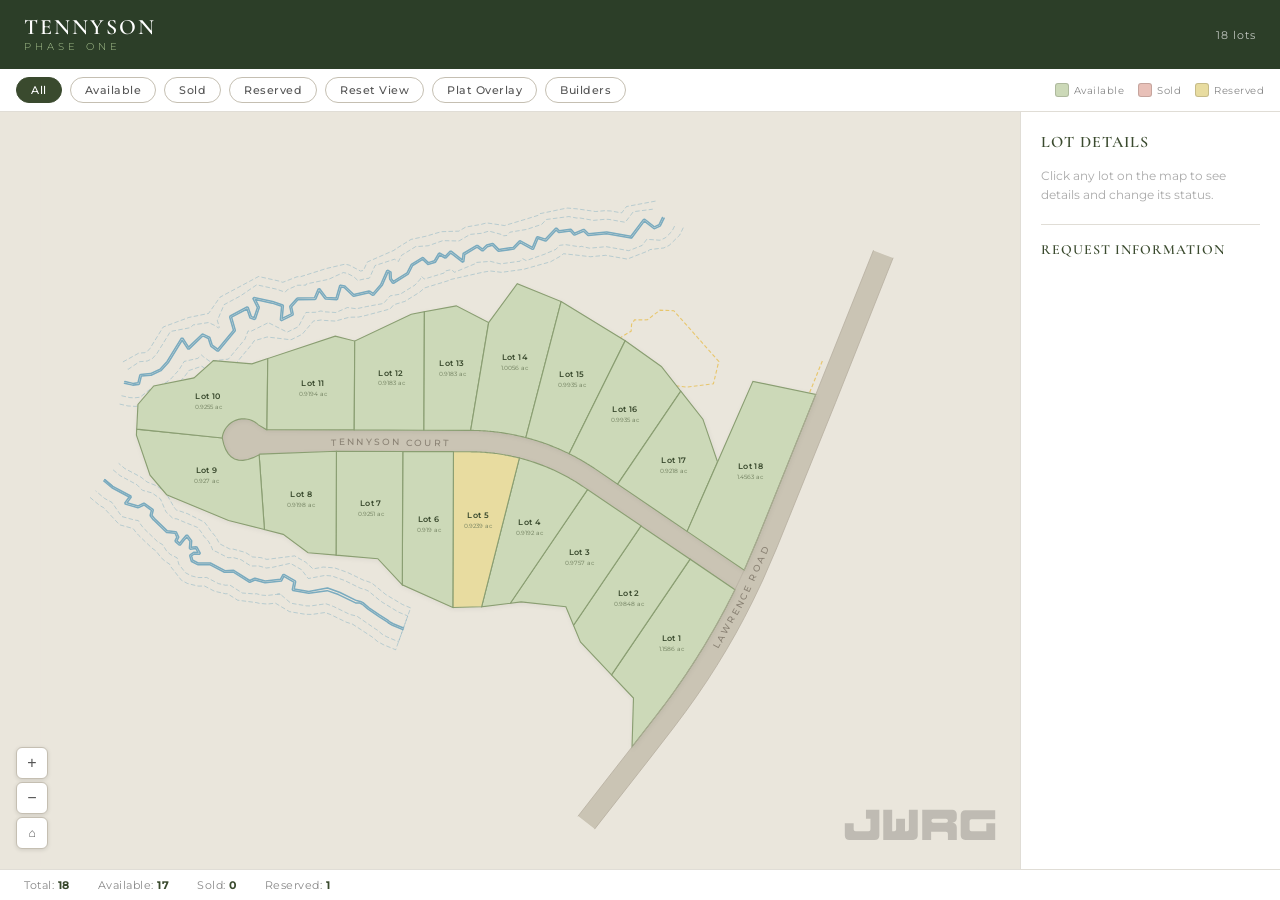
==== tennyson-map.html @ 5f4fbb70 "latest" ====
<!DOCTYPE html>
<html lang="en">
<head>
<meta charset="UTF-8">
<meta name="viewport" content="width=device-width, initial-scale=1.0">
<title>Tennyson — Phase One</title>
<style>
  @import url('https://fonts.googleapis.com/css2?family=Cormorant+Garamond:wght@400;500;600;700&family=Montserrat:wght@300;400;500;600&display=swap');

  :root {
    --jwrg-primary: #3a4a2e;
    --jwrg-error: #dc2626;
    --jwrg-radius: 6px;
    --jwrg-font: 'Montserrat', sans-serif;
  }
  * { margin: 0; padding: 0; box-sizing: border-box; }

  body {
    background: #f5f1eb;
    font-family: 'Montserrat', sans-serif;
    height: 100vh;
    display: flex;
    flex-direction: column;
    overflow: hidden;
  }

  header {
    background: #2c3e28;
    color: #fff;
    padding: 14px 24px;
    display: flex;
    align-items: center;
    justify-content: space-between;
    flex-shrink: 0;
    box-shadow: 0 2px 12px rgba(0,0,0,0.2);
  }
  header h2 {
    font-family: 'Montserrat', sans-serif;
    font-weight: 300;
    font-size: 10px;
    letter-spacing: 4px;
    color: #a8c490;
    text-transform: uppercase;
    margin-bottom: 2px;
  }
  header h1 {
    font-family: 'Cormorant Garamond', Georgia, serif;
    font-weight: 600;
    font-size: 22px;
    letter-spacing: 2px;
    text-transform: uppercase;
  }
  header .meta {
    font-size: 11px;
    opacity: 0.7;
    letter-spacing: 1px;
  }

  .toolbar {
    background: #fff;
    border-bottom: 1px solid #e0ddd6;
    padding: 8px 16px;
    display: flex;
    gap: 8px;
    align-items: center;
    flex-wrap: wrap;
    flex-shrink: 0;
  }
  .btn {
    padding: 5px 14px;
    border-radius: 20px;
    border: 1.5px solid #c5bfb2;
    background: #fff;
    cursor: pointer;
    font-size: 11px;
    font-weight: 500;
    font-family: 'Montserrat', sans-serif;
    letter-spacing: 0.5px;
    transition: all 0.15s;
    color: #555;
  }
  .btn:hover { border-color: #3a4a2e; color: #3a4a2e; }
  .btn.active { background: #3a4a2e; color: #fff; border-color: #3a4a2e; }
  .legend {
    display: flex;
    gap: 14px;
    margin-left: auto;
    align-items: center;
  }
  .legend-item {
    display: flex;
    align-items: center;
    gap: 5px;
    font-size: 10px;
    color: #888;
    letter-spacing: 0.5px;
  }
  .swatch {
    width: 14px;
    height: 14px;
    border-radius: 3px;
    border: 1px solid rgba(0,0,0,0.15);
  }

  .main { display: flex; flex: 1; overflow: hidden; }

  .map-wrap {
    flex: 1;
    overflow: hidden;
    position: relative;
    background: #eae6dc;
  }
  svg {
    display: block;
    width: 100%;
    height: 100%;
    cursor: grab;
  }
  svg:active { cursor: grabbing; }

  .road-fill {
    fill: none;
    stroke: #cac4b4;
    stroke-width: 42;
    stroke-linecap: round;
    stroke-linejoin: round;
  }
  .road-edge {
    fill: none;
    stroke: #b5ad9e;
    stroke-width: 1;
    stroke-linecap: round;
    stroke-linejoin: round;
  }
  .stream-tob {
    fill: none;
    stroke: #7aabbf;
    stroke-width: 2;
    stroke-linecap: round;
    stroke-linejoin: round;
  }
  .stream-buffer {
    fill: none;
    stroke: #7aabbf;
    stroke-width: 1;
    stroke-dasharray: 6,3;
    opacity: 0.6;
  }
  .easement {
    fill: none;
    stroke: #e6a800;
    stroke-width: 1.5;
    stroke-dasharray: 5,3;
    opacity: 0.5;
  }
  .lot {
    fill: #ccd9b8;
    stroke: #8a9e72;
    stroke-width: 1.5;
    cursor: pointer;
    transition: fill 0.15s, stroke-width 0.15s;
  }
  .lot:hover {
    fill: #b8cda0;
    stroke-width: 2.5;
    stroke: #6a8a52;
  }
  .lot.selected {
    stroke: #2c3e28;
    stroke-width: 3;
    filter: drop-shadow(0 0 6px rgba(44,62,40,0.4));
  }
  .lot.available { fill: #ccd9b8; }
  .lot.sold { fill: #e8c0b8; }
  .lot.reserved { fill: #e8dca0; }
  .lot.dimmed { opacity: 0.2; }

  .lot-label-group { pointer-events: none; }
  .lot-label-num {
    font-family: 'Montserrat', sans-serif;
    font-size: 11px;
    font-weight: 600;
    fill: #3a4a2e;
    text-anchor: middle;
    dominant-baseline: middle;
    letter-spacing: 0.5px;
  }
  .lot-label-acres {
    font-family: 'Montserrat', sans-serif;
    font-size: 8px;
    font-weight: 400;
    fill: #6b7a5a;
    text-anchor: middle;
    dominant-baseline: middle;
  }

  .info-panel {
    width: 260px;
    background: #fff;
    border-left: 1px solid #e0ddd6;
    padding: 20px;
    overflow-y: auto;
    flex-shrink: 0;
  }
  .panel-title {
    font-family: 'Cormorant Garamond', Georgia, serif;
    font-size: 16px;
    font-weight: 600;
    color: #3a4a2e;
    margin-bottom: 14px;
    letter-spacing: 1px;
    text-transform: uppercase;
  }
  .placeholder { color: #aaa; font-size: 12px; line-height: 1.6; }
  .lot-info { display: none; }
  .lot-info.show { display: block; }
  .info-row {
    display: flex;
    justify-content: space-between;
    align-items: center;
    padding: 8px 0;
    border-bottom: 1px solid #f0ede8;
    font-size: 12px;
  }
  .info-key { color: #999; font-size: 10px; text-transform: uppercase; letter-spacing: 1px; }
  .info-value { font-weight: 600; color: #3a4a2e; }
  .status-badge {
    display: inline-block;
    padding: 4px 12px;
    border-radius: 20px;
    font-size: 10px;
    font-weight: 600;
    margin: 12px 0;
    letter-spacing: 1px;
    text-transform: uppercase;
  }
  .badge-available { background: #d4edda; color: #1a6030; border: 1px solid #8a9e72; }
  .badge-sold { background: #f0d0d0; color: #7a1010; border: 1px solid #c08080; }
  .badge-reserved { background: #fff3cd; color: #7a5c00; border: 1px solid #d4b84a; }
  .status-btns { display: flex; gap: 6px; margin-top: 14px; flex-wrap: wrap; }
  .status-btn {
    padding: 6px 14px;
    font-size: 10px;
    cursor: pointer;
    border-radius: 16px;
    font-weight: 600;
    font-family: 'Montserrat', sans-serif;
    letter-spacing: 0.5px;
    transition: all 0.12s;
  }
  .status-btn-available { background: #d4edda; border: 1.5px solid #8a9e72; color: #1a6030; }
  .status-btn-available:hover { background: #b0d8b0; }
  .status-btn-sold { background: #f0d0d0; border: 1.5px solid #c08080; color: #7a1010; }
  .status-btn-sold:hover { background: #e0a0a0; }
  .status-btn-reserved { background: #fff3cd; border: 1.5px solid #d4b84a; color: #7a5c00; }
  .status-btn-reserved:hover { background: #f0e090; }

  .stats-bar {
    background: #fff;
    border-top: 1px solid #e0ddd6;
    padding: 8px 24px;
    display: flex;
    gap: 28px;
    font-size: 11px;
    color: #888;
    flex-shrink: 0;
    letter-spacing: 0.5px;
  }
  .stat-num { font-weight: 700; color: #3a4a2e; }

  .zoom-controls {
    position: absolute;
    bottom: 20px;
    left: 16px;
    display: flex;
    flex-direction: column;
    gap: 3px;
    z-index: 10;
  }
  .zoom-btn {
    width: 32px;
    height: 32px;
    border-radius: 6px;
    border: 1px solid #c5bfb2;
    background: #fff;
    font-size: 16px;
    cursor: pointer;
    display: flex;
    align-items: center;
    justify-content: center;
    box-shadow: 0 1px 4px rgba(0,0,0,0.12);
    color: #555;
  }
  .zoom-btn:hover { background: #f0f4e8; border-color: #3a4a2e; color: #3a4a2e; }

  .road-interior { fill: #cac4b4; stroke: none; pointer-events: none; }
  .road-label {
    font-family: 'Montserrat', sans-serif;
    font-size: 12px;
    font-weight: 500;
    fill: #8a8274;
    letter-spacing: 3px;
    text-transform: uppercase;
    pointer-events: none;
  }
  .export-note { font-size: 10px; color: #bbb; margin-top: 20px; line-height: 1.5; }

  /* Plat overlay */
  #plat-controls {
    display: none;
    position: absolute;
    bottom: 70px;
    left: 16px;
    background: rgba(255,255,255,0.96);
    border: 1px solid #c5bfb2;
    border-radius: 8px;
    padding: 10px 14px;
    z-index: 20;
    min-width: 210px;
    box-shadow: 0 2px 8px rgba(0,0,0,0.15);
    font-size: 12px;
    color: #333;
  }
  #plat-controls .ctrl-title { font-weight: 600; margin-bottom: 8px; font-size: 11px; color: #3a4a2e; text-transform: uppercase; letter-spacing: 0.5px; }
  #plat-controls label { display: flex; justify-content: space-between; align-items: center; margin-bottom: 5px; gap: 8px; }
  #plat-controls span.lbl { min-width: 60px; }
  #plat-controls input[type=range] { flex: 1; }
  #plat-controls .val { min-width: 36px; text-align: right; color: #555; }
  .btn-overlay.active { background: #3a4a2e; color: #fff; border-color: #2a3a1e; }

  /* Builder dots */
  .builder-dot {
    pointer-events: none;
    display: none;
  }
  .builder-dot.show { display: block; }
  .builder-dot.dimmed { opacity: 0.2; }

  #builder-legend {
    display: none;
    background: #f8f6f2;
    border-bottom: 1px solid #e0ddd6;
    padding: 6px 16px;
    gap: 16px;
    flex-wrap: wrap;
    align-items: center;
    flex-shrink: 0;
    font-size: 10px;
    color: #666;
    letter-spacing: 0.5px;
  }
  #builder-legend.show { display: flex; }
  #builder-legend .legend-item { gap: 6px; cursor: pointer; }
  #builder-legend .legend-item:hover { color: #3a4a2e; }

  .builder-block {
    margin-top: 14px;
    padding: 10px 12px;
    background: #f8f6f2;
    border-radius: 6px;
    border: 1px solid #e0ddd6;
    font-size: 11px;
    line-height: 1.7;
  }
  .builder-block .b-name { font-weight: 600; color: #3a4a2e; font-size: 12px; margin-bottom: 2px; }
  .builder-block .b-contact { color: #666; font-size: 10px; }
  .builder-block .b-contact a { color: #3a4a2e; text-decoration: none; }
  .builder-block .b-contact a:hover { text-decoration: underline; }

  /* JWRG Form theming */
  .info-panel .form-section {
    margin-top: 20px;
    padding-top: 16px;
    border-top: 1px solid #e0ddd6;
  }
  .info-panel .form-section-title {
    font-family: 'Cormorant Garamond', Georgia, serif;
    font-size: 14px;
    font-weight: 600;
    color: #3a4a2e;
    margin-bottom: 10px;
    letter-spacing: 1px;
    text-transform: uppercase;
  }
  .info-panel .jwrg-form { font-size: 12px; }
  .info-panel .jwrg-field label { font-size: 10px; text-transform: uppercase; letter-spacing: 0.5px; color: #999; }
  .info-panel .jwrg-field input,
  .info-panel .jwrg-field textarea,
  .info-panel .jwrg-field select {
    font-size: 12px;
    font-family: 'Montserrat', sans-serif;
  }
  .info-panel .jwrg-submit {
    font-family: 'Montserrat', sans-serif;
    font-size: 11px;
    font-weight: 600;
    letter-spacing: 0.5px;
    text-transform: uppercase;
  }
/* JWRG Watermark */
  .jwrg-watermark {
    position: absolute;
    bottom: 24px;
    right: 20px;
    z-index: 5;
    pointer-events: none;
    opacity: 0.18;
    width: 160px;
  }
  .jwrg-watermark svg { width: 100%; height: auto; color: var(--logo-color); }

</style>
</head>
<body>

<header>
  <div>
    <h1>Tennyson</h1>
    <h2>Phase One</h2>
  </div>
  <div class="meta">18 lots</div>
</header>

<div class="toolbar">
  <button class="btn active" id="btn-all" onclick="setFilter('all')">All</button>
  <button class="btn" id="btn-available" onclick="setFilter('available')">Available</button>
  <button class="btn" id="btn-sold" onclick="setFilter('sold')">Sold</button>
  <button class="btn" id="btn-reserved" onclick="setFilter('reserved')">Reserved</button>
  <button class="btn" title="Reset zoom" onclick="resetView()">Reset View</button>
  <button class="btn btn-overlay" id="btn-plat" onclick="togglePlatOverlay()" title="Toggle plat PDF overlay">Plat Overlay</button>
  <button class="btn" id="btn-builders" onclick="toggleBuilderView()" title="Color lots by builder">Builders</button>
  <div class="legend">
    <div class="legend-item"><div class="swatch" style="background:#ccd9b8"></div>Available</div>
    <div class="legend-item"><div class="swatch" style="background:#e8c0b8"></div>Sold</div>
    <div class="legend-item"><div class="swatch" style="background:#e8dca0"></div>Reserved</div>
  </div>
</div>

<div id="builder-legend">
  <strong style="font-size:10px;color:#3a4a2e;letter-spacing:1px;text-transform:uppercase;margin-right:4px">Builders:</strong>
  <div class="legend-item" style="display:flex;align-items:center;gap:5px" onclick="filterByBuilder(0)"><div class="swatch" style="background:#4a80c4;border-color:#2a5a9a"></div>Pinnacle (2,6,13)</div>
  <div class="legend-item" style="display:flex;align-items:center;gap:5px" onclick="filterByBuilder(1)"><div class="swatch" style="background:#c49040;border-color:#9a6a20"></div>Thadd Roberts (7,10,12)</div>
  <div class="legend-item" style="display:flex;align-items:center;gap:5px" onclick="filterByBuilder(2)"><div class="swatch" style="background:#9060b8;border-color:#6a3a90"></div>Lilium (11,14,17)</div>
  <div class="legend-item" style="display:flex;align-items:center;gap:5px" onclick="filterByBuilder(3)"><div class="swatch" style="background:#40a080;border-color:#207a58"></div>JW2 (4,9,15)</div>
  <div class="legend-item" style="display:flex;align-items:center;gap:5px" onclick="filterByBuilder(4)"><div class="swatch" style="background:#c06090;border-color:#903a68"></div>Colebrooke (3,8,16)</div>
  <span style="margin-left:8px;color:#aaa;font-size:9px">(click to highlight)</span>
</div>

<div class="main">
  <div class="map-wrap" id="map-wrap">
    <div class="zoom-controls">
      <button class="zoom-btn" title="Zoom in" onclick="adjustZoom(1.25)">+</button>
      <button class="zoom-btn" title="Zoom out" onclick="adjustZoom(0.8)">&minus;</button>
      <button class="zoom-btn" title="Reset" onclick="resetView()" style="font-size:12px">&#8962;</button>
    </div>

    <div class="jwrg-watermark">
      <svg class="logo" xmlns="http://www.w3.org/2000/svg" viewBox="0 0 94.75 23.65">
        <path d="M46.05,2.86v15.27c0,1.46-1.18,2.64-2.64,2.64h-17.79V2.88h5.27v12.64h1.17c.64,0,1.16-.52,1.16-1.16v-6.24h5.27v7.39h1.14c.64,0,1.16-.52,1.16-1.16V2.86h5.27ZM15.35,2.86v5.27h2.68v6.24c0,.64-.52,1.16-1.16,1.16h-7.62c-.64,0-1.16-.52-1.16-1.16v-3.54H2.82l.02,7.33c0,1.45,1.18,2.63,2.64,2.63h15.17c1.46,0,2.64-1.18,2.64-2.64V2.86h-7.94ZM66.53,10.51h0c1.46,0,2.64-1.18,2.64-2.64v-2.37c0-1.46-1.18-2.64-2.64-2.64h-17.84v17.91h5.28v-4.95h8.77c.64,0,1.16.52,1.16,1.16v3.79h5.27v-7.62c0-1.46-1.18-2.64-2.64-2.64ZM62.75,10.5h-7.45c-.64,0-1.16-.52-1.16-1.16h0c0-.64.52-1.16,1.16-1.16h7.45c.64,0,1.16.52,1.16,1.16s-.52,1.16-1.16,1.16ZM91.93,10.74h-5.27v4.76h-8.75c-.64,0-1.16-.52-1.16-1.16v-4.76c0-.64.52-1.16,1.16-1.16h14.02V3.16h-17.8c-1.46,0-2.64,1.18-2.64,2.64v12.33c0,1.46,1.18,2.64,2.64,2.64h17.8v-10.02Z" fill="currentColor"/>
      </svg>
    </div>

    <!-- Plat overlay fine-tune panel -->
    <div id="plat-controls">
      <div class="ctrl-title">Plat Overlay</div>
      <label><span class="lbl">Opacity</span><input type="range" id="oc-opacity" min="5" max="100" value="50" oninput="updateOverlay()"><span class="val" id="v-opacity">50%</span></label>
      <label><span class="lbl">Scale</span><input type="range" id="oc-scale" min="80" max="120" value="100" oninput="updateOverlay()"><span class="val" id="v-scale">1.00</span></label>
      <label><span class="lbl">X offset</span><input type="range" id="oc-dx" min="-150" max="150" value="0" oninput="updateOverlay()"><span class="val" id="v-dx">0</span></label>
      <label><span class="lbl">Y offset</span><input type="range" id="oc-dy" min="-150" max="150" value="0" oninput="updateOverlay()"><span class="val" id="v-dy">0</span></label>
      <label><span class="lbl">Rotate</span><input type="range" id="oc-rot" min="-15" max="15" value="0" step="0.5" oninput="updateOverlay()"><span class="val" id="v-rot">0°</span></label>
      <label><span class="lbl">Mirror</span><span style="display:flex;gap:10px;align-items:center;flex:1;padding-left:4px">H <input type="checkbox" id="oc-fliph" onchange="updateOverlay()"> &nbsp;V <input type="checkbox" id="oc-flipv" onchange="updateOverlay()"></span></label>
    </div>
    <svg id="map-svg" viewBox="-20 -20 1240 1000" preserveAspectRatio="xMidYMid meet">
      <defs>
        <filter id="lotShadow" x="-2%" y="-2%" width="104%" height="104%">
          <feDropShadow dx="1" dy="2" stdDeviation="3" flood-color="#000" flood-opacity="0.06"/>
        </filter>
        <path id="lawrence-road-path" d="M 631,1018 L 776,830 L 867,704 L 913,621 L 944,553 L 1021,362 L 1171,-10"/>
        <path id="tennyson-court-path" d="M 300,422 L 400,420 L 500,421 L 580,424 L 650,440 L 720,468"/>
      </defs>

      <rect x="-20" y="-20" width="1240" height="1000" fill="#eae6dc" rx="4"/>

      <!-- Roads -->
      <g class="roads">
        <polygon points="690,910 761.2,818.7 793.8,776.6 797.5,771.8 801.2,766.9 804.9,762.0 808.5,757.1 812.1,752.2 815.7,747.2 819.2,742.2 822.7,737.2 826.2,732.2 829.6,727.2 833.1,722.1 836.4,717.0 839.8,711.9 843.1,706.7 846.4,701.6 849.6,696.4 852.9,691.2 856.1,686.0 859.2,680.8 862.3,675.5 865.4,670.2 868.5,664.9 871.5,659.6 874.5,654.3 877.4,649.0 880.4,643.6 883.3,638.2 886.1,632.8 888.9,627.4 891.7,621.9 894.5,616.5 897.2,611.0 909.4,585.2 926.7,544.8 1003.9,353.2 1080,163 1106,173 1030,364 952.5,555.6 934.1,598.1 920.9,625.8 909.8,647.6 898.2,669.1 886.0,690.3 873.3,711.2 860.1,731.8 846.4,752.0 832.2,771.9 815.9,793.7 783.3,835.9 712,927" class="road-interior"/>
        <polygon points="742.2,471.6 742.2,471.6 834.0,534.0 834.0,534.0 834.0,534.0 834.0,534.0 909.4,585.2 909.1,586.0 908.7,586.8 908.3,587.6 907.9,588.4 907.6,589.2 907.2,590.0 906.8,590.8 906.4,591.7 906.1,592.5 905.7,593.3 905.3,594.1 904.9,594.9 904.5,595.7 904.2,596.5 903.8,597.3 903.4,598.1 903.0,598.9 902.6,599.7 902.3,600.5 901.9,601.3 901.5,602.2 901.1,603.0 900.7,603.8 900.3,604.6 899.9,605.4 899.5,606.2 899.2,607.0 898.8,607.8 898.4,608.6 898.0,609.4 897.6,610.2 897.2,611.0 897.2,611.0 837.9,570.7 837.9,570.7 837.9,570.7 773.1,526.8 773.1,526.7 773.1,526.7 702.4,478.8 702.4,478.8 697.1,475.2 697.1,475.2 694.7,473.6 692.3,472.0 689.8,470.4 687.3,468.8 684.9,467.3 682.3,465.8 679.8,464.4 677.3,462.9 674.7,461.5 672.2,460.1 669.6,458.8 667.0,457.5 664.4,456.2 661.7,454.9 659.1,453.7 656.4,452.4 653.8,451.3 651.1,450.1 648.4,449.0 645.7,447.9 643.0,446.8 640.2,445.8 637.5,444.8 634.8,443.8 632.0,442.9 629.2,442.0 626.4,441.1 623.6,440.2 620.9,439.4 618.0,438.6 615.2,437.8 612.4,437.1 612.4,437.1 612.4,437.1 610.4,436.6 608.4,436.1 606.4,435.6 604.4,435.2 602.4,434.8 600.4,434.3 598.4,433.9 596.4,433.5 594.3,433.2 592.3,432.8 590.3,432.5 588.3,432.1 586.2,431.8 584.2,431.5 582.2,431.2 580.1,431.0 578.1,430.7 576.1,430.5 574.0,430.3 572.0,430.1 569.9,429.9 567.9,429.7 565.8,429.5 563.8,429.4 561.7,429.3 559.7,429.2 557.6,429.1 555.6,429.0 553.5,428.9 551.5,428.9 549.4,428.9 547.4,428.8 547.4,428.8 525.3,428.8 525.3,428.8 525.3,428.7 458.4,428.5 458.4,428.5 458.4,428.5 370.7,428.2 370.7,428.2 370.7,428.2 269.5,431.9 269.2,432.2 269.0,432.5 269.0,432.5 268.6,432.9 260.8,436.6 253.7,439.1 247.2,440.2 241.3,439.9 236.1,438.4 231.6,435.5 227.7,431.3 224.4,425.7 221.8,418.8 219.9,410.6 220.1,408.6 220.6,406.6 221.1,404.7 221.9,402.8 222.7,400.9 223.7,399.1 224.8,397.4 226.0,395.8 227.4,394.2 228.8,392.8 230.4,391.5 232.0,390.2 233.7,389.2 235.5,388.2 237.4,387.4 239.3,386.7 241.3,386.1 243.3,385.7 245.3,385.4 247.3,385.3 249.4,385.3 251.4,385.5 253.4,385.8 255.4,386.3 257.4,386.9 259.3,387.7 261.1,388.5 262.9,389.6 264.6,390.7 266.2,392.0 267.7,393.3 278.1,399.5 278.5,399.5 278.9,399.5 279.2,399.5 279.6,399.6 279.6,399.6 279.6,399.6 394.2,400.0 394.2,400.0 394.2,400.0 486.3,400.4 486.3,400.4 486.3,400.4 547.5,400.6 547.5,400.6 548.0,400.6 548.5,400.6 549.0,400.6 549.5,400.6 550.0,400.6 550.4,400.6 550.9,400.6 551.4,400.6 551.9,400.6 552.4,400.7 552.9,400.7 553.4,400.7 553.9,400.7 554.4,400.7 554.9,400.7 555.4,400.7 555.9,400.7 556.4,400.8 556.9,400.8 557.4,400.8 557.9,400.8 558.4,400.8 558.9,400.9 559.3,400.9 559.8,400.9 560.3,400.9 560.8,400.9 561.3,401.0 561.8,401.0 562.3,401.0 562.8,401.0 563.3,401.1 563.3,401.1 563.3,401.1 565.1,401.2 566.9,401.3 568.8,401.4 570.6,401.6 572.4,401.7 574.2,401.9 576.0,402.1 577.8,402.3 579.7,402.5 581.5,402.7 583.3,402.9 585.1,403.1 586.9,403.4 588.7,403.6 590.5,403.9 592.3,404.2 594.1,404.5 595.9,404.8 597.7,405.1 599.5,405.4 601.3,405.7 603.1,406.1 604.9,406.4 606.7,406.8 608.5,407.2 610.2,407.6 612.0,408.0 613.8,408.4 615.6,408.8 617.3,409.2 619.1,409.7 620.9,410.1 620.9,410.1 620.9,410.1 622.7,410.6 624.6,411.1 626.4,411.6 628.3,412.1 630.1,412.7 631.9,413.2 633.8,413.8 635.6,414.3 637.4,414.9 639.2,415.5 641.0,416.1 642.9,416.7 644.7,417.4 646.5,418.0 648.3,418.6 650.1,419.3 651.9,420.0 653.6,420.7 655.4,421.4 657.2,422.1 659.0,422.8 660.7,423.5 662.5,424.3 664.3,425.0 666.0,425.8 667.8,426.6 669.5,427.4 671.2,428.2 673.0,429.0 674.7,429.8 676.4,430.6 678.1,431.5 678.1,431.5 678.1,431.5 679.3,432.0 680.4,432.6 681.5,433.2 682.6,433.7 683.8,434.3 684.9,434.9 686.0,435.5 687.1,436.1 688.2,436.7 689.3,437.3 690.4,437.9 691.5,438.5 692.6,439.2 693.7,439.8 694.8,440.4 695.9,441.1 697.0,441.7 698.1,442.3 699.2,443.0 700.3,443.6 701.3,444.3 702.4,445.0 703.5,445.6 704.6,446.3 705.6,447.0 706.7,447.6 707.8,448.3 708.8,449.0 709.9,449.7 710.9,450.4 712.0,451.1 713.0,451.8 713.0,451.8 742.2,471.6" class="road-interior"/>
      </g>

      <!-- Streams -->
      <g class="streams">
        <polyline points="760.2,146.0 760.3,146.0 760.3,146.0" class="stream-tob" />
        <polyline points="88.6,310.2 109.5,298.6 117.7,297.9 120.6,296.6 124.3,292.5 141.9,264.0 175.8,251.4 201.8,246.1 216.9,224.6 234.1,215.4 267.9,197.3 294.0,203.1 299.8,205.0 318.8,197.6 323.5,197.5 358.0,186.6 382.1,181.0 387.5,182.2 401.7,189.6 402.3,190.2 406.5,189.2 411.4,178.2 447.7,162.3 448.1,161.4 469.3,148.3 488.6,144.2 509.3,138.1 532.4,137.4 541.5,132.0 562.3,128.4 569.2,126.5 592.8,130.0 618.5,122.3 637.6,116.4 639.6,114.3 672.8,107.4 676.3,106.9 688.8,108.0 713.3,111.5 724.9,110.4 732.8,110.7 747.5,113.3 753.9,104.9 792.8,97.6" class="stream-buffer" />
        <polyline points="95.0,319.5 95.9,319.7 110.5,309.9 120.7,309.0 127.5,305.8 133.4,299.3 151.5,269.9 177.8,264.9 181.5,261.3 201.8,258.1 210.2,262.1 215.0,265.4 216.0,264.3 213.4,255.4 222.3,234.5 243.7,223.1 265.4,208.3 290.9,213.9 303.0,218.0 305.9,214.8 319.0,208.9 330.4,208.7 331.0,207.1 360.2,201.1 379.8,192.1 385.2,193.2 393.9,197.8 398.9,202.5 410.1,200.0 413.9,199.6 414.7,198.6 421.8,182.8 447.4,174.5 452.6,177.5 456.8,169.3 475.3,157.9 492.0,156.7 511.4,149.9 532.6,150.4 547.3,141.7 562.6,140.2 564.7,139.5 572.2,137.3 590.1,142.2 591.4,143.6 595.9,143.0 600.1,138.7 621.6,135.2 641.8,128.5 647.9,122.0 670.8,119.0 677.8,118.1 688.7,120.2 690.0,119.6 709.8,123.1 709.9,123.2 726.0,121.7 730.8,121.9 752.3,125.7 762.9,111.7 788.6,108.4" class="stream-buffer" />
        <polyline points="292.4,616.9 295.8,616.5 296.3,618.0" class="stream-buffer" />
        <polyline points="97.4,488.5 97.3,488.5" class="stream-tob" />
        <polyline points="64.6,465.9 75.2,474.8 75.1,474.7" class="stream-tob" />
        <polyline points="45.2,489.1 58.1,499.9 63.2,502.7 84.2,525.3 101.0,529.9 102.0,530.2 102.7,531.0 106.8,536.3 109.6,539.4 126.5,555.6 132.4,560.0 139.0,568.6 144.0,573.1 150.8,577.7 151.6,580.3 166.1,598.7 173.9,602.8 187.8,606.3 196.5,606.2 209.7,613.1 224.1,616.4 226.7,616.3 240.2,624.9 265.1,628.1 268.7,629.1 279.9,630.0 290.1,628.8 308.6,640.0 329.4,643.5 338.4,643.7 355.6,641.2 362.4,643.6 383.6,653.9 392.1,656.6 417.6,673.3 425.1,679.5 432.4,683.5 449.0,690.4 468.7,635.1 458.2,630.7 436.0,617.5 418.4,603.0 415.1,601.3 408.4,598.9 406.6,598.5 387.1,589.1 384.1,587.8 368.6,582.3 353.3,581.1 339.8,583.6 330.4,574.9 315.5,566.4 280.4,570.8 278.9,571.0 270.9,568.7 260.0,567.8 250.7,561.9 234.0,557.3 230.0,557.4 217.2,550.8 216.3,550.3 215.6,549.1 211.5,541.4 204.3,532.8 201.6,528.6 196.3,521.8 173.7,510.5 161.0,506.2 159.8,506.1 156.9,503.3 144.9,482.1 133.9,474.1 120.5,468.7 112.5,462.3 91.2,451.0 83.0,444.1" class="stream-buffer" />
        <polyline points="75.7,452.7 84.9,460.4 107.1,472.3 114.6,479.8 127.2,483.2 138.3,491.2 145.5,508.1 154.8,517.0 159.9,517.5 170.3,522.0 187.4,528.8 192.6,535.6 195.3,540.2 201.5,546.9 205.7,554.5 207.5,559.2 212.0,560.8 227.4,568.8 234.4,568.6 244.7,571.4 257.7,579.8 267.9,579.6 278.0,582.4 286.1,581.5 309.9,576.2 324.7,584.7 333.3,596.1 334.1,596.2 355.4,592.2 364.8,592.9 380.3,598.4 382.2,599.2 402.8,609.3 405.9,610.0 410.0,611.4 413.4,613.1 427.5,624.9 432.1,628.1 451.4,639.9 453.0,640.8 464.9,645.7 452.8,679.8 437.3,673.3 431.2,669.9 425.0,664.6 422.3,662.9 398.4,646.4 397.6,645.6 396.3,645.6 388.6,643.8 366.8,633.2 356.8,629.6 336.8,632.5 331.2,632.4 310.5,628.9 296.3,616.7 278.6,618.7 271.7,618.2 264.5,616.2 263.4,616.7 246.3,615.4 229.9,604.9 223.8,605.1 214.9,603.0 199.3,594.9 187.8,595.0 179.2,592.8 171.4,588.7 162.5,577.4 160.6,570.5 160.3,569.0 151.5,564.6 146.5,560.2 141.2,551.6 134.3,547.5 117.4,531.2 115.7,529.4 111.6,524.1 109.0,519.7 104.0,519.0 87.2,514.4 74.0,495.6 64.5,490.5 52.5,480.4" class="stream-buffer" />
        <polyline points="458.5,663.8 444.7,658.1 440.2,655.6 437.8,653.5 426.9,646.6 412.0,636.3 404.8,630.3 401.7,628.7 396.5,628.7 396.0,628.5 373.4,617.5 358.5,612.3 334.4,615.7 334.1,615.7 313.3,612.2 312.4,610.9 314.4,601.0 301.3,593.4 298.2,599.5 276.7,601.9 276.2,601.9 263.1,598.2 256.5,601.2 255.4,601.1 234.6,587.8 223.2,588.1 222.7,588.0 203.4,578.0 187.7,578.0 187.2,577.9 179.4,573.8 178.9,573.1 177.0,566.1 177.4,564.9 182.1,561.6 187.9,561.9 185.0,556.7 177.7,557.5 176.5,556.3 177.2,547.0 173.0,541.6 168.9,546.4 164.5,551.9 162.9,552.0 157.9,547.6 157.6,546.2 159.9,541.5 157.5,536.5 146.7,535.6 146.0,535.2 129.2,519.0 129.0,518.9 124.9,513.6 124.7,512.7 126.3,506.3 116.5,499.1 109.4,502.6 108.6,502.7 91.8,498.0 91.2,496.3 96.9,488.6 74.1,476.4 63.4,467.5" class="stream-tob" />
        <polyline points="459.3,661.7 445.7,656.0 441.4,653.7 439.5,652.0 427.5,644.4 413.8,635.0 405.8,628.2 402.5,626.6 402.2,626.5 397.2,625.4 374.8,614.4 374.6,614.4 359.1,608.9 358.6,608.8 334.2,613.4 314.9,610.2 316.8,600.6 316.3,599.4 301.4,590.9 299.9,591.4 296.7,597.4 276.6,599.6 263.3,595.9 262.6,596.0 256.1,598.9 235.5,585.7 234.9,585.5 223.5,585.9 204.2,575.8 203.7,575.7 188.0,575.8 180.9,572.0 179.4,566.3 182.7,563.9 189.8,564.3 190.8,562.6 186.7,555.0 185.5,554.4 178.8,555.1 179.5,546.7 179.2,545.9 174.0,539.2 172.2,539.1 167.2,545.0 163.5,549.6 160.0,546.5 162.4,541.5 159.3,535.0 158.4,534.4 147.3,533.3 130.8,517.5 127.0,512.7 128.7,506.1 128.3,504.9 117.2,496.9 116.1,496.8 108.8,500.4 94.0,496.3 99.5,488.9 99.1,487.3 75.3,474.5 64.8,465.7" class="stream-tob" />
        <polyline points="84.3,365.8 95.2,368.3 105.1,368.9 112.6,368.0 134.0,354.8 137.7,353.4 150.8,347.3 160.2,340.4 169.7,329.9 173.0,325.6 175.3,321.7 192.9,315.8 196.7,318.6 236.7,313.6 258.6,287.3 261.9,282.3 279.1,277.2 310.7,280.9 325.4,273.7 340.6,255.9 343.0,255.9 350.6,254.7 354.7,255.3 369.2,256.2 387.8,251.1 399.8,250.9 409.4,248.8 441.6,240.2 446.4,234.6 461.1,230.2 480.4,218.2 487.2,212.4 520.5,202.2 521.0,201.4 563.5,191.8 573.9,190.0 588.8,191.8 618.7,187.7 618.8,187.6 653.7,177.8 668.6,169.3 670.6,167.2 693.6,169.7 706.2,171.2 726.5,169.3 754.9,174.3 783.6,163.1 784.5,161.8 803.1,159.6 810.2,156.3 824.1,142.7 828.9,132.8" class="stream-buffer" />
        <polyline points="86.8,354.8 97.8,357.3 103.8,357.6 111.3,356.8 126.4,344.8 126.9,344.7 133.0,343.1 146.0,337.1 151.8,332.8 161.3,322.3 163.3,319.7 169.6,309.5 187.7,305.4 192.4,301.0 195.1,303.4 203.4,309.4 228.0,306.4 249.9,280.1 254.0,269.1 257.0,270.1 279.7,258.8 280.0,257.9 305.7,270.8 320.5,263.6 330.4,244.8 342.8,244.6 350.2,242.8 355.4,244.0 370.0,244.9 385.2,238.3 397.3,239.9 410.6,237.0 433.0,232.9 441.6,222.9 455.1,220.6 474.5,208.6 481.0,201.4 483.2,197.1 486.8,200.7 512.9,192.7 514.5,190.0 522.4,188.2 526.8,191.7 555.9,179.6 556.0,178.7 574.1,177.3 587.3,180.6 613.3,177.1 616.6,173.7 621.4,176.3 646.7,167.5 646.8,167.3 660.4,161.6 665.5,156.1 667.0,156.0 673.1,155.2 692.2,158.1 694.0,157.4 705.1,159.9 726.9,157.9 756.9,163.2 774.5,156.3 780.7,148.2 798.3,149.4 805.4,146.1 813.9,137.7 818.8,127.8" class="stream-buffer" />
        <polyline points="91.2,336.0 101.9,338.5 108.5,337.8 111.0,327.6 112.0,326.8 125.1,325.6 137.7,319.8 147.0,309.5 165.9,278.8 167.8,278.8 175.4,290.6 193.2,273.6 194.5,273.4 202.9,277.4 203.5,278.0 206.7,288.1 213.9,293.3 234.7,268.2 229.7,250.8 230.3,249.5 252.6,237.5 254.2,238.2 258.3,250.3 261.9,251.5 266.4,238.4 260.5,226.5 261.8,224.9 286.4,230.3 299.9,234.9 300.6,236.1 299.1,252.7 311.2,246.7 309.1,237.2 309.4,236.2 318.5,226.2 319.3,225.8 341.7,225.4 346.7,213.7 348.6,213.5 357.2,224.9 370.3,225.7 375.0,209.5 376.3,208.7 381.7,209.8 382.2,210.1 393.7,221.0 413.8,216.6 414.7,216.7 419.1,219.6 429.2,207.8 437.3,189.6 438.9,189.1 442.8,191.4 443.2,199.9 445.9,203.7 464.0,192.4 469.7,181.3 484.2,172.3 485.6,172.5 492.1,179.0 500.1,176.5 505.7,166.8 507.3,166.3 514.4,170.5 520.8,164.0 522.3,163.9 537.0,175.3 538.1,166.9 556.0,156.2 557.2,156.3 563.7,161.0 568.8,156.1 569.2,155.8 576.8,153.7 577.9,154.0 585.2,161.5 604.1,158.9 612.3,150.4 613.7,150.2 629.5,158.9 635.3,145.3 636.6,144.7 646.8,147.9 660.3,133.5 661.9,133.5 665.1,136.9 679.9,135.0 680.9,135.3 685.3,140.2 696.9,135.1 698.1,135.3 703.8,140.8 727.6,138.5 727.9,138.5 759.6,144.2 776.4,121.9 778.0,121.7 790.7,131.7 796.8,128.9 801.5,119.3" class="stream-tob" />
        <polyline points="90.7,338.2 101.6,340.8 102.0,340.8 109.5,340.0 110.5,339.1 113.0,328.9 125.5,327.9 125.9,327.8 138.9,321.7 139.2,321.5 148.8,311.0 148.9,310.8 166.9,281.5 174.3,293.0 176.0,293.2 193.7,276.3 194.9,276.1 201.5,279.2 204.7,289.1 205.1,289.7 213.4,295.8 214.9,295.6 236.8,269.2 237.1,268.2 232.2,251.0 252.5,240.2 256.3,251.6 257.1,252.3 262.3,254.0 263.7,253.3 268.7,238.7 268.7,237.8 263.6,227.6 285.8,232.5 298.3,236.7 296.7,254.5 298.3,255.6 313.0,248.4 313.6,247.1 311.5,237.3 319.8,228.1 342.5,227.6 343.5,226.9 348.0,216.4 355.7,226.6 356.5,227.1 371.1,228.0 372.2,227.2 376.9,211.1 380.9,211.9 392.6,223.1 393.6,223.4 413.8,218.9 418.6,222.1 420.1,221.8 431.2,209.0 438.8,191.7 440.6,192.7 441.0,200.4 441.2,201.0 444.7,205.9 446.2,206.2 465.5,194.2 465.9,193.7 471.4,182.8 484.6,174.7 491.5,181.5 501.6,178.4 507.1,168.9 514.1,172.9 515.4,172.7 521.7,166.3 537.2,178.3 539.0,177.5 540.2,168.3 556.5,158.6 563.2,163.4 564.6,163.3 570.1,157.9 576.7,156.0 584.0,163.5 584.9,163.9 605.2,161.1 613.3,152.6 629.5,161.4 631.1,160.9 636.9,147.1 646.8,150.3 648.0,150.0 661.1,136.0 663.9,138.8 664.8,139.2 679.6,137.3 684.1,142.3 685.4,142.6 697.1,137.5 702.6,142.8 703.5,143.1 727.6,140.8 759.9,146.5 761.0,146.1 777.5,124.1 789.9,133.9 791.1,134.1 798.2,130.7 798.7,130.2 803.6,120.3" class="stream-tob" />
      </g>

      <!-- Easements -->
      <g class="easements">
        <polyline points="836.3,528.7 868.2,550.3" class="easement" />
        <polyline points="810.7,518.1 815.4,511.1 845.8,531.7 841.1,538.7" class="easement" />
        <polyline points="865.0,555.0 873.0,543.3 910.9,546.2 922.6,517.4 935.7,522.7" class="easement" />
        <polyline points="865.1,670.7 852.9,663.6 882.9,608.1 834.7,575.4" class="easement" />
        <polyline points="761.6,804.3 787.1,771.5 890.1,606.2" class="easement" />
        <polyline points="902.3,580.3 918.9,541.7 1013.4,306.9" class="easement" />
        <polyline points="683.2,434.0 745.8,307.8 760.9,307.6 811.1,340.6 833.0,343.5 868.7,339.0 875.8,309.5 816.4,242.5 798.0,241.8 781.6,254.5 764.5,254.6 760.6,260.4 760.1,269.4 738.9,282.2 733.2,296.8 734.6,304.8 673.1,429.0" class="easement" />
        <polyline points="106.6,404.6 219.8,416.3" class="easement" />
        <polyline points="107.2,393.3 221.0,405.1" class="easement" />
      </g>

      <!-- Lots -->
      <g filter="url(#lotShadow)">
        <polygon id="lot-1" points="734.1,723.5 837.9,570.7 837.9,570.7 897.2,611.0 894.5,616.5 891.7,621.9 888.9,627.4 886.1,632.8 883.3,638.2 880.4,643.6 877.4,649.0 874.5,654.3 871.5,659.6 868.5,664.9 865.4,670.2 862.3,675.5 859.2,680.8 856.1,686.0 852.9,691.2 849.6,696.4 846.4,701.6 843.1,706.7 839.8,711.9 836.4,717.0 833.1,722.1 829.6,727.2 826.2,732.2 822.7,737.2 819.2,742.2 815.7,747.2 812.1,752.2 808.5,757.1 804.9,762.0 801.2,766.9 797.5,771.8 793.8,776.6 793.8,776.6 761.2,818.7 763.1,754.2 763.1,754.2 734.1,723.5" class="lot available" data-lot="1" data-acres="1.1586"/>
        <polygon id="lot-2" points="693.0,680.0 693.0,680.0 683.9,658.0 683.9,658.0 773.1,526.8 837.9,570.7 837.9,570.7 837.9,570.7 734.1,723.5 693.0,680.0" class="lot available" data-lot="2" data-acres="0.9848"/>
        <polygon id="lot-3" points="683.9,658.0 673.8,633.6 673.8,633.6 614.6,627.1 600.4,628.9 702.4,478.8 702.4,478.8 773.1,526.7 773.1,526.7 773.1,526.8 683.9,658.0" class="lot available" data-lot="3" data-acres="0.9757"/>
        <polygon id="lot-4" points="702.4,478.8 702.4,478.8 600.4,628.9 600.4,628.9 562.5,633.6 612.4,437.1 612.4,437.1 615.2,437.8 618.0,438.6 620.9,439.4 623.6,440.2 626.4,441.1 629.2,442.0 632.0,442.9 634.8,443.8 637.5,444.8 640.2,445.8 643.0,446.8 645.7,447.9 648.4,449.0 651.1,450.1 653.8,451.3 656.4,452.4 659.1,453.7 661.7,454.9 664.4,456.2 667.0,457.5 669.6,458.8 672.2,460.1 674.7,461.5 677.3,462.9 679.8,464.4 682.3,465.8 684.9,467.3 687.3,468.8 689.8,470.4 692.3,472.0 694.7,473.6 697.1,475.2 697.1,475.2 702.4,478.8" class="lot available" data-lot="4" data-acres="0.9192"/>
        <polygon id="lot-5" points="562.5,633.6 562.5,633.6 562.5,633.6 524.5,634.6 525.3,428.8 547.4,428.8 547.4,428.8 549.4,428.9 551.5,428.9 553.5,428.9 555.6,429.0 557.6,429.1 559.7,429.2 561.7,429.3 563.8,429.4 565.8,429.5 567.9,429.7 569.9,429.9 572.0,430.1 574.0,430.3 576.1,430.5 578.1,430.7 580.1,431.0 582.2,431.2 584.2,431.5 586.2,431.8 588.3,432.1 590.3,432.5 592.3,432.8 594.3,433.2 596.4,433.5 598.4,433.9 600.4,434.3 602.4,434.8 604.4,435.2 606.4,435.6 608.4,436.1 610.4,436.6 612.4,437.1 562.5,633.6" class="lot reserved" data-lot="5" data-acres="0.9239"/>
        <polygon id="lot-6" points="524.5,634.6 457.7,604.6 458.4,428.5 525.3,428.7 525.3,428.8 525.3,428.8 524.5,634.6" class="lot available" data-lot="6" data-acres="0.919"/>
        <polygon id="lot-7" points="457.7,604.6 457.7,604.6 425.4,570.1 425.4,570.1 370.2,565.4 370.7,428.2 458.4,428.5 458.4,428.5 457.7,604.6" class="lot available" data-lot="7" data-acres="0.9251"/>
        <polygon id="lot-8" points="300.4,537.9 300.4,537.9 275.6,531.6 275.6,531.6 268.6,432.9 269.0,432.5 269.0,432.5 269.2,432.2 269.5,431.9 370.7,428.2 370.7,428.2 370.7,428.2 370.2,565.4 333.2,562.2 333.2,562.2 300.4,537.9" class="lot available" data-lot="8" data-acres="0.9198"/>
        <polygon id="lot-9" points="275.6,531.6 228.2,519.6 228.2,519.6 146.4,485.6 124.5,459.8 106.5,406.9 106.8,399.0 106.9,399.0 219.9,410.6 221.8,418.8 224.4,425.7 227.7,431.3 231.6,435.5 236.1,438.4 241.3,439.9 247.2,440.2 253.7,439.1 260.8,436.6 268.6,432.9 275.6,531.6" class="lot available" data-lot="9" data-acres="0.927"/>
        <polygon id="lot-10" points="208.2,308.5 259.1,312.7 280.0,305.7 278.9,399.5 278.5,399.5 278.1,399.5 267.7,393.3 266.2,392.0 264.6,390.7 262.9,389.6 261.1,388.5 259.3,387.7 257.4,386.9 255.4,386.3 253.4,385.8 251.4,385.5 249.4,385.3 247.3,385.3 245.3,385.4 243.3,385.7 241.3,386.1 239.3,386.7 237.4,387.4 235.5,388.2 233.7,389.2 232.0,390.2 230.4,391.5 228.8,392.8 227.4,394.2 226.0,395.8 224.8,397.4 223.7,399.1 222.7,400.9 221.9,402.8 221.1,404.7 220.6,406.6 220.1,408.6 219.9,410.6 219.9,410.6 219.9,410.6 106.9,399.0 106.9,399.0 108.5,366.4 129.4,341.9 182.6,331.2 208.2,308.5" class="lot available" data-lot="10" data-acres="0.9255"/>
        <polygon id="lot-11" points="369.1,276.1 394.9,282.6 394.9,282.6 394.2,400.0 394.2,400.0 394.2,400.0 279.6,399.6 279.6,399.6 279.6,399.6 279.2,399.5 278.9,399.5 280.0,305.7 280.0,305.7 369.1,276.1" class="lot available" data-lot="11" data-acres="0.9194"/>
        <polygon id="lot-12" points="469.6,247.2 469.6,247.2 486.9,243.9 486.3,400.4 394.2,400.0 394.2,400.0 394.9,282.6 394.9,282.6 469.6,247.2" class="lot available" data-lot="12" data-acres="0.9183"/>
        <polygon id="lot-13" points="571.8,258.2 571.8,258.2 548.0,400.6 547.5,400.6 547.5,400.6 486.3,400.4 486.3,400.4 486.3,400.4 486.9,243.9 486.9,243.9 529.0,236.1 571.8,258.2" class="lot available" data-lot="13" data-acres="0.9183"/>
        <polygon id="lot-14" points="571.8,258.2 571.8,258.2 609.6,206.9 667.5,230.4 620.9,410.1 620.9,410.1 619.1,409.7 617.3,409.2 615.6,408.8 613.8,408.4 612.0,408.0 610.2,407.6 608.5,407.2 606.7,406.8 604.9,406.4 603.1,406.1 601.3,405.7 599.5,405.4 597.7,405.1 595.9,404.8 594.1,404.5 592.3,404.2 590.5,403.9 588.7,403.6 586.9,403.4 585.1,403.1 583.3,402.9 581.5,402.7 579.7,402.5 577.8,402.3 576.0,402.1 574.2,401.9 572.4,401.7 570.6,401.6 568.8,401.4 566.9,401.3 565.1,401.2 563.3,401.1 563.3,401.1 563.3,401.1 562.8,401.0 562.3,401.0 561.8,401.0 561.3,401.0 560.8,400.9 560.3,400.9 559.8,400.9 559.3,400.9 558.9,400.9 558.4,400.8 557.9,400.8 557.4,400.8 556.9,400.8 556.4,400.8 555.9,400.7 555.4,400.7 554.9,400.7 554.4,400.7 553.9,400.7 553.4,400.7 552.9,400.7 552.4,400.7 551.9,400.6 551.4,400.6 550.9,400.6 550.4,400.6 550.0,400.6 549.5,400.6 549.0,400.6 548.5,400.6 548.0,400.6 571.8,258.2" class="lot available" data-lot="14" data-acres="1.0056"/>
        <polygon id="lot-15" points="667.5,230.4 667.5,230.4 752.2,282.1 678.1,431.5 678.1,431.5 676.4,430.6 674.7,429.8 673.0,429.0 671.2,428.2 669.5,427.4 667.8,426.6 666.0,425.8 664.3,425.0 662.5,424.3 660.7,423.5 659.0,422.8 657.2,422.1 655.4,421.4 653.6,420.7 651.9,420.0 650.1,419.3 648.3,418.6 646.5,418.0 644.7,417.4 642.9,416.7 641.0,416.1 639.2,415.5 637.4,414.9 635.6,414.3 633.8,413.8 631.9,413.2 630.1,412.7 628.3,412.1 626.4,411.6 624.6,411.1 622.7,410.6 620.9,410.1 667.5,230.4" class="lot available" data-lot="15" data-acres="0.9935"/>
        <polygon id="lot-16" points="752.2,282.1 752.2,282.1 752.2,282.1 799.9,316.1 825.6,348.8 742.2,471.6 742.2,471.6 713.0,451.8 713.0,451.8 712.0,451.1 710.9,450.4 709.9,449.7 708.8,449.0 707.8,448.3 706.7,447.6 705.6,447.0 704.6,446.3 703.5,445.6 702.4,445.0 701.3,444.3 700.3,443.6 699.2,443.0 698.1,442.3 697.0,441.7 695.9,441.1 694.8,440.4 693.7,439.8 692.6,439.2 691.5,438.5 690.4,437.9 689.3,437.3 688.2,436.7 687.1,436.1 686.0,435.5 684.9,434.9 683.8,434.3 682.6,433.7 681.5,433.2 680.4,432.6 679.3,432.0 678.1,431.5 752.2,282.1" class="lot available" data-lot="16" data-acres="0.9935"/>
        <polygon id="lot-17" points="825.6,348.8 854.8,385.8 874.2,442.3 874.2,442.3 834.0,534.0 742.2,471.6 742.2,471.6 825.6,348.8" class="lot available" data-lot="17" data-acres="0.9218"/>
        <polygon id="lot-18" points="834.0,534.0 834.0,534.0 834.0,534.0 834.0,534.0 874.2,442.3 874.2,442.3 920.9,335.8 1003.9,353.2 926.7,544.8 909.4,585.2 909.4,585.2 909.4,585.2 834.0,534.0" class="lot available" data-lot="18" data-acres="1.4563"/>
      </g>

      <!-- Road edges -->
      <g class="road-edges">
        <polyline points="690,910 761.2,818.7 793.8,776.6 797.5,771.8 801.2,766.9 804.9,762.0 808.5,757.1 812.1,752.2 815.7,747.2 819.2,742.2 822.7,737.2 826.2,732.2 829.6,727.2 833.1,722.1 836.4,717.0 839.8,711.9 843.1,706.7 846.4,701.6 849.6,696.4 852.9,691.2 856.1,686.0 859.2,680.8 862.3,675.5 865.4,670.2 868.5,664.9 871.5,659.6 874.5,654.3 877.4,649.0 880.4,643.6 883.3,638.2 886.1,632.8 888.9,627.4 891.7,621.9 894.5,616.5 897.2,611.0 909.4,585.2 926.7,544.8 1003.9,353.2 1080,163" class="road-edge" />
        <polyline points="712,927 783.3,835.9 815.9,793.7 832.2,771.9 846.4,752.0 860.1,731.8 873.3,711.2 886.0,690.3 898.2,669.1 909.8,647.6 920.9,625.8 934.1,598.1 952.5,555.6 1030,364 1106,173" class="road-edge" />
      </g>

      <!-- Road labels -->
      <text class="road-label">
        <textPath href="#lawrence-road-path" startOffset="35%">Lawrence Road</textPath>
      </text>
      <text class="road-label">
        <textPath href="#tennyson-court-path" startOffset="15%">Tennyson Court</textPath>
      </text>

      <!-- Plat overlay image (3600×2700 px PNG, matrix maps pixels→SVG coords) -->
      <image id="plat-overlay"
        href="plat_full.png"
        x="0" y="0" width="3600" height="2700"
        transform="matrix(0.3768,0,0,0.3768,-119,26)"
        opacity="0.5"
        style="display:none; pointer-events:none;"/>

      <!-- Labels -->
      <g class="labels">
        <g class="lot-label-group" data-lot="1"><text x="813.3" y="675.6" class="lot-label-num">Lot 1</text><text x="813.3" y="689.6" class="lot-label-acres">1.1586 ac</text></g><g class="lot-label-group" data-lot="2"><text x="757.0" y="616.7" class="lot-label-num">Lot 2</text><text x="757.0" y="630.7" class="lot-label-acres">0.9848 ac</text></g><g class="lot-label-group" data-lot="3"><text x="691.8" y="562.9" class="lot-label-num">Lot 3</text><text x="691.8" y="576.9" class="lot-label-acres">0.9757 ac</text></g><g class="lot-label-group" data-lot="4"><text x="625.7" y="523.1" class="lot-label-num">Lot 4</text><text x="625.7" y="537.1" class="lot-label-acres">0.9192 ac</text></g><g class="lot-label-group" data-lot="5"><text x="557.9" y="513.9" class="lot-label-num">Lot 5</text><text x="557.9" y="527.9" class="lot-label-acres">0.9239 ac</text></g><g class="lot-label-group" data-lot="6"><text x="492.4" y="519.3" class="lot-label-num">Lot 6</text><text x="492.4" y="533.3" class="lot-label-acres">0.919 ac</text></g><g class="lot-label-group" data-lot="7"><text x="416.0" y="497.1" class="lot-label-num">Lot 7</text><text x="416.0" y="511.1" class="lot-label-acres">0.9251 ac</text></g><g class="lot-label-group" data-lot="8"><text x="324.4" y="485.5" class="lot-label-num">Lot 8</text><text x="324.4" y="499.5" class="lot-label-acres">0.9198 ac</text></g><g class="lot-label-group" data-lot="9"><text x="199.1" y="453.4" class="lot-label-num">Lot 9</text><text x="199.1" y="467.4" class="lot-label-acres">0.927 ac</text></g><g class="lot-label-group" data-lot="10"><text x="201.1" y="356.3" class="lot-label-num">Lot 10</text><text x="201.1" y="370.3" class="lot-label-acres">0.9255 ac</text></g><g class="lot-label-group" data-lot="11"><text x="339.6" y="338.7" class="lot-label-num">Lot 11</text><text x="339.6" y="352.7" class="lot-label-acres">0.9194 ac</text></g><g class="lot-label-group" data-lot="12"><text x="442.9" y="325.2" class="lot-label-num">Lot 12</text><text x="442.9" y="339.2" class="lot-label-acres">0.9183 ac</text></g><g class="lot-label-group" data-lot="13"><text x="523.4" y="312.5" class="lot-label-num">Lot 13</text><text x="523.4" y="326.5" class="lot-label-acres">0.9183 ac</text></g><g class="lot-label-group" data-lot="14"><text x="605.8" y="305.1" class="lot-label-num">Lot 14</text><text x="605.8" y="319.1" class="lot-label-acres">1.0056 ac</text></g><g class="lot-label-group" data-lot="15"><text x="681.7" y="326.6" class="lot-label-num">Lot 15</text><text x="681.7" y="340.6" class="lot-label-acres">0.9935 ac</text></g><g class="lot-label-group" data-lot="16"><text x="751.8" y="373.3" class="lot-label-num">Lot 16</text><text x="751.8" y="387.3" class="lot-label-acres">0.9935 ac</text></g><g class="lot-label-group" data-lot="17"><text x="816.6" y="441.2" class="lot-label-num">Lot 17</text><text x="816.6" y="455.2" class="lot-label-acres">0.9218 ac</text></g><g class="lot-label-group" data-lot="18"><text x="917.7" y="448.9" class="lot-label-num">Lot 18</text><text x="917.7" y="462.9" class="lot-label-acres">1.4563 ac</text></g>
      </g>

      <!-- Builder dots (generated by JS) -->
      <g id="builder-dots"></g>
    </svg>
  </div>

  <div class="info-panel">
    <div class="panel-title">Lot Details</div>
    <div class="placeholder" id="no-sel">Click any lot on the map to see details and change its status.</div>
    <div class="lot-info" id="lot-info">
      <div class="info-row"><span class="info-key">Lot</span><span class="info-value" id="d-num">&mdash;</span></div>
      <div class="info-row"><span class="info-key">Acreage</span><span class="info-value" id="d-acres">&mdash;</span></div>
      <div id="d-badge"></div>
      <div id="d-builder" class="builder-block" style="display:none"></div>
    </div>

    <div class="form-section">
      <div class="form-section-title">Request Information</div>
      <div id="jwrg-form"></div>
    </div>
  </div>
</div>

<div class="stats-bar">
  <span>Total: <span class="stat-num" id="s-total">0</span></span>
  <span>Available: <span class="stat-num" id="s-available">0</span></span>
  <span>Sold: <span class="stat-num" id="s-sold">0</span></span>
  <span>Reserved: <span class="stat-num" id="s-reserved">0</span></span>
</div>

<script>
const LOT_DATA = [{"id": 1, "acres": 1.1586}, {"id": 2, "acres": 0.9848}, {"id": 3, "acres": 0.9757}, {"id": 4, "acres": 0.9192}, {"id": 5, "acres": 0.9239}, {"id": 6, "acres": 0.919}, {"id": 7, "acres": 0.9251}, {"id": 8, "acres": 0.9198}, {"id": 9, "acres": 0.927}, {"id": 10, "acres": 0.9255}, {"id": 11, "acres": 0.9194}, {"id": 12, "acres": 0.9183}, {"id": 13, "acres": 0.9183}, {"id": 14, "acres": 1.0056}, {"id": 15, "acres": 0.9935}, {"id": 16, "acres": 0.9935}, {"id": 17, "acres": 0.9218}, {"id": 18, "acres": 1.4563}];

const BUILDER_DATA = [
  { name: 'Pinnacle Home Builders & Construction Company, Inc.', short: 'Pinnacle', contact: 'Mike & Renee McNally', address: '210 Barn Hill Ln, Wake Forest, NC 27587', phone: '919-291-7000', email: 'mcnallyspinnacle@aol.com', lots: [2,6,13], color: '#4a80c4', border: '#2a5a9a' },
  { name: 'Homes by Thadd Roberts, Inc.',                        short: 'Thadd Roberts', contact: 'Thadd Roberts',          address: '8305 Six Forks Rd #203, Raleigh, NC 27615',   phone: '919-669-7875', email: 'thaddroberts1@gmail.com',         lots: [7,10,12], color: '#c49040', border: '#9a6a20' },
  { name: 'Lilium Homes',                                        short: 'Lilium Homes',  contact: 'Juana Martinez',          address: '5 W Mason St., Franklinton, NC 27525',         phone: '336-823-4342', email: 'jmartinez@Lilium-homes.com',     lots: [11,14,17], color: '#9060b8', border: '#6a3a90' },
  { name: 'JW2 Building Co.',                                    short: 'JW2 Building',  contact: 'Jon Ward',                address: '3316 Thomas Rd., Raleigh, NC 27607',           phone: '919-280-2107', email: 'jon@jw2buildingcompany.com',      lots: [4,9,15],  color: '#40a080', border: '#207a58' },
  { name: 'Colebrooke Custom Homes',                             short: 'Colebrooke',    contact: 'Dustin & Lauren Moore',   address: '848 Cooke Rd, Louisburg, NC 27549',            phone: '(919) 697-7308', email: 'dustin.colebrookehomes@gmail.com', lots: [3,8,16], color: '#c06090', border: '#903a68' },
];
const builderByLot = {};
BUILDER_DATA.forEach(b => b.lots.forEach(id => builderByLot[id] = b));
let builderView = false, builderFilter = null;

const statuses = {};
LOT_DATA.forEach(l => statuses[l.id] = 'available');
statuses[5] = 'reserved';
let selectedId = null, currentFilter = 'all';
let scale = 1, panX = 0, panY = 0, isPanning = false, startPX, startPY;
const VB_W = 1240, VB_H = 1000;

function init() {
  document.querySelectorAll('.lot').forEach(el => el.addEventListener('click', onLotClick));
  initPanZoom();
  updateStats();
}

function onLotClick(e) {
  e.stopPropagation();
  selectLot(parseInt(e.currentTarget.dataset.lot));
}

function selectLot(id) {
  document.querySelectorAll('.lot.selected').forEach(el => el.classList.remove('selected'));
  selectedId = id;
  const el = document.getElementById('lot-' + id);
  if (el) {
    el.classList.add('selected');
    el.parentNode.appendChild(el);
  }
  const lot = LOT_DATA.find(l => l.id === id);
  document.getElementById('no-sel').style.display = 'none';
  document.getElementById('lot-info').classList.add('show');
  document.getElementById('d-num').textContent = 'Lot ' + id;
  document.getElementById('d-acres').textContent = lot ? lot.acres + ' ac' : '—';
  renderBadge(statuses[id]);
  const b = builderByLot[id];
  const bEl = document.getElementById('d-builder');
  if (b) {
    bEl.innerHTML = `<div class="b-name">${b.name}</div><div class="b-contact">${b.contact}<br>${b.address}<br>${b.phone} &middot; <a href="mailto:${b.email}">${b.email}</a></div>`;
    bEl.style.display = 'block';
  } else {
    bEl.style.display = 'none';
  }
}

function renderBadge(status) {
  const labels = { available: 'Available', sold: 'Sold', reserved: 'Reserved' };
  const cls = { available: 'badge-available', sold: 'badge-sold', reserved: 'badge-reserved' };
  document.getElementById('d-badge').innerHTML = `<span class="status-badge ${cls[status]}">${labels[status]}</span>`;
}

function setStatus(status) {
  if (!selectedId) return;
  statuses[selectedId] = status;
  const el = document.getElementById('lot-' + selectedId);
  if (el) { el.classList.remove('available','sold','reserved'); el.classList.add(status); }
  renderBadge(status);
  updateStats();
  applyFilter(currentFilter);
}

function toggleBuilderView() {
  builderView = !builderView;
  builderFilter = null;
  document.getElementById('btn-builders').classList.toggle('active', builderView);
  document.getElementById('builder-legend').classList.toggle('show', builderView);
  applyBuilderColors();
}

function filterByBuilder(idx) {
  if (!builderView) return;
  builderFilter = (builderFilter === idx) ? null : idx;
  document.querySelectorAll('.builder-dot').forEach(dot => {
    const id = parseInt(dot.dataset.lot);
    const lotBuilder = builderByLot[id];
    if (builderFilter === null) {
      dot.classList.remove('dimmed');
    } else if (idx >= 0) {
      dot.classList.toggle('dimmed', lotBuilder !== BUILDER_DATA[idx]);
    } else {
      dot.classList.toggle('dimmed', lotBuilder !== undefined);
    }
  });
}

function createBuilderDots() {
  const g = document.getElementById('builder-dots');
  if (g.children.length) return;
  const ns = 'http://www.w3.org/2000/svg';
  document.querySelectorAll('.lot-label-group').forEach(lbl => {
    const lotId = parseInt(lbl.dataset.lot);
    const b = builderByLot[lotId];
    if (!b) return;
    const textEl = lbl.querySelector('.lot-label-num');
    const cx = parseFloat(textEl.getAttribute('x'));
    const cy = parseFloat(textEl.getAttribute('y')) - 20;
    const circle = document.createElementNS(ns, 'circle');
    circle.setAttribute('cx', cx);
    circle.setAttribute('cy', cy);
    circle.setAttribute('r', 6);
    circle.setAttribute('fill', b.color);
    circle.setAttribute('stroke', b.border);
    circle.setAttribute('stroke-width', 1.5);
    circle.classList.add('builder-dot');
    circle.dataset.lot = lotId;
    g.appendChild(circle);
  });
}

function applyBuilderColors() {
  createBuilderDots();
  document.querySelectorAll('.builder-dot').forEach(dot => {
    dot.classList.toggle('show', builderView);
    dot.classList.remove('dimmed');
  });
}

function setFilter(filter) {
  currentFilter = filter;
  document.querySelectorAll('.toolbar .btn[id^="btn-"]:not(#btn-builders)').forEach(b => b.classList.remove('active'));
  document.getElementById('btn-' + filter).classList.add('active');
  applyFilter(filter);
}

function applyFilter(filter) {
  document.querySelectorAll('.lot').forEach(el => {
    const id = parseInt(el.dataset.lot);
    el.classList.toggle('dimmed', filter !== 'all' && statuses[id] !== filter);
  });
}

function updateStats() {
  const vals = Object.values(statuses);
  document.getElementById('s-total').textContent = LOT_DATA.length;
  document.getElementById('s-available').textContent = vals.filter(s => s === 'available').length;
  document.getElementById('s-sold').textContent = vals.filter(s => s === 'sold').length;
  document.getElementById('s-reserved').textContent = vals.filter(s => s === 'reserved').length;
}

function applyTransform() {
  document.getElementById('map-svg').setAttribute('viewBox',
    `${-20/scale - panX/scale} ${-20/scale - panY/scale} ${VB_W/scale} ${VB_H/scale}`);
}

function adjustZoom(factor) {
  const svg = document.getElementById('map-svg');
  const rect = svg.getBoundingClientRect();
  const cx = rect.width/2, cy = rect.height/2;
  const old = scale;
  scale = Math.min(Math.max(scale*factor, 0.3), 10);
  const r = scale/old;
  panX = cx - r*(cx - panX);
  panY = cy - r*(cy - panY);
  applyTransform();
}

function resetView() {
  scale = 1; panX = 0; panY = 0;
  document.getElementById('map-svg').setAttribute('viewBox', '-20 -20 1240 1000');
}

function initPanZoom() {
  const svg = document.getElementById('map-svg');
  svg.addEventListener('wheel', e => {
    e.preventDefault();
    const f = e.deltaY < 0 ? 1.12 : 0.88;
    const rect = svg.getBoundingClientRect();
    const mx = e.clientX - rect.left, my = e.clientY - rect.top;
    const old = scale;
    scale = Math.min(Math.max(scale*f, 0.3), 10);
    const r = scale/old;
    panX = mx - r*(mx - panX);
    panY = my - r*(my - panY);
    applyTransform();
  }, { passive: false });

  svg.addEventListener('mousedown', e => {
    if (e.target.classList.contains('lot')) return;
    isPanning = true;
    startPX = e.clientX - panX;
    startPY = e.clientY - panY;
    e.preventDefault();
  });
  window.addEventListener('mousemove', e => {
    if (!isPanning) return;
    panX = e.clientX - startPX;
    panY = e.clientY - startPY;
    applyTransform();
  });
  window.addEventListener('mouseup', () => { isPanning = false; });
}

document.getElementById('map-svg').addEventListener('click', e => {
  if (!e.target.classList.contains('lot')) {
    document.querySelectorAll('.lot.selected').forEach(el => el.classList.remove('selected'));
    selectedId = null;
    document.getElementById('no-sel').style.display = 'block';
    document.getElementById('lot-info').classList.remove('show');
  }
});

init();

// ── Plat overlay ──────────────────────────────────────────────────
// Base transform (computed from PDF→SVG point matching):
// SVG_x = 0.21234 * img_px_col + (-285.19)
// SVG_y = 0.19610 * img_px_row + 257.78
// SVG matrix(a,b,c,d,e,f): x'=a*x+c*y+e, y'=b*x+d*y+f
// matrix(a,0,0,a,tx,ty): svg_x = a*png_x + tx, svg_y = a*png_y + ty
const BASE_SX = 0.3768;   // png_x → SVG_x scale
const BASE_SY = 0.3768;   // png_y → SVG_y scale
const BASE_TX = -119;     // SVG_x translation
const BASE_TY = 26;       // SVG_y translation
// Centre of lot area in SVG coords (used for scale-about-centre)
const OV_CX = 555, OV_CY = 513;

let platVisible = false;

function togglePlatOverlay() {
  platVisible = !platVisible;
  const img = document.getElementById('plat-overlay');
  const btn = document.getElementById('btn-plat');
  const panel = document.getElementById('plat-controls');
  img.style.display = platVisible ? 'block' : 'none';
  btn.classList.toggle('active', platVisible);
  panel.style.display = platVisible ? 'block' : 'none';
  document.querySelector('.labels').style.display = platVisible ? 'none' : '';
  if (platVisible) updateOverlay();
}

function updateOverlay() {
  const opacity = +document.getElementById('oc-opacity').value / 100;
  const scale   = +document.getElementById('oc-scale').value / 100;
  const dx      = +document.getElementById('oc-dx').value;
  const dy      = +document.getElementById('oc-dy').value;
  const rot     = +document.getElementById('oc-rot').value;
  const flipH   = document.getElementById('oc-fliph').checked ? -1 : 1;
  const flipV   = document.getElementById('oc-flipv').checked ? -1 : 1;

  document.getElementById('v-opacity').textContent = Math.round(opacity*100) + '%';
  document.getElementById('v-scale').textContent   = scale.toFixed(2);
  document.getElementById('v-dx').textContent      = dx;
  document.getElementById('v-dy').textContent      = dy;
  document.getElementById('v-rot').textContent     = rot + '°';

  // Base alignment matrix, scaled about lot-area centre
  const sx = BASE_SX * scale;
  const sy = BASE_SY * scale;
  const tx = BASE_TX * scale + (1 - scale) * OV_CX + dx;
  const ty = BASE_TY * scale + (1 - scale) * OV_CY + dy;
  const base = `matrix(${sx},0,0,${sy},${tx},${ty})`;

  // Rotate + mirror applied around lot-area centre, after base placement
  const pre = `translate(${OV_CX},${OV_CY}) rotate(${rot}) scale(${flipH},${flipV}) translate(${-OV_CX},${-OV_CY})`;

  const img = document.getElementById('plat-overlay');
  img.setAttribute('transform', `${pre} ${base}`);
  img.setAttribute('opacity', opacity);
}
</script>
<script
  src="https://office.jwrgnc.com/js/forms.js"
  data-form-token="qMIoSY4ZKL1HgfQNPIHf90xBX0COBbXe"
  data-target="#jwrg-form"
></script>
</body>
</html>
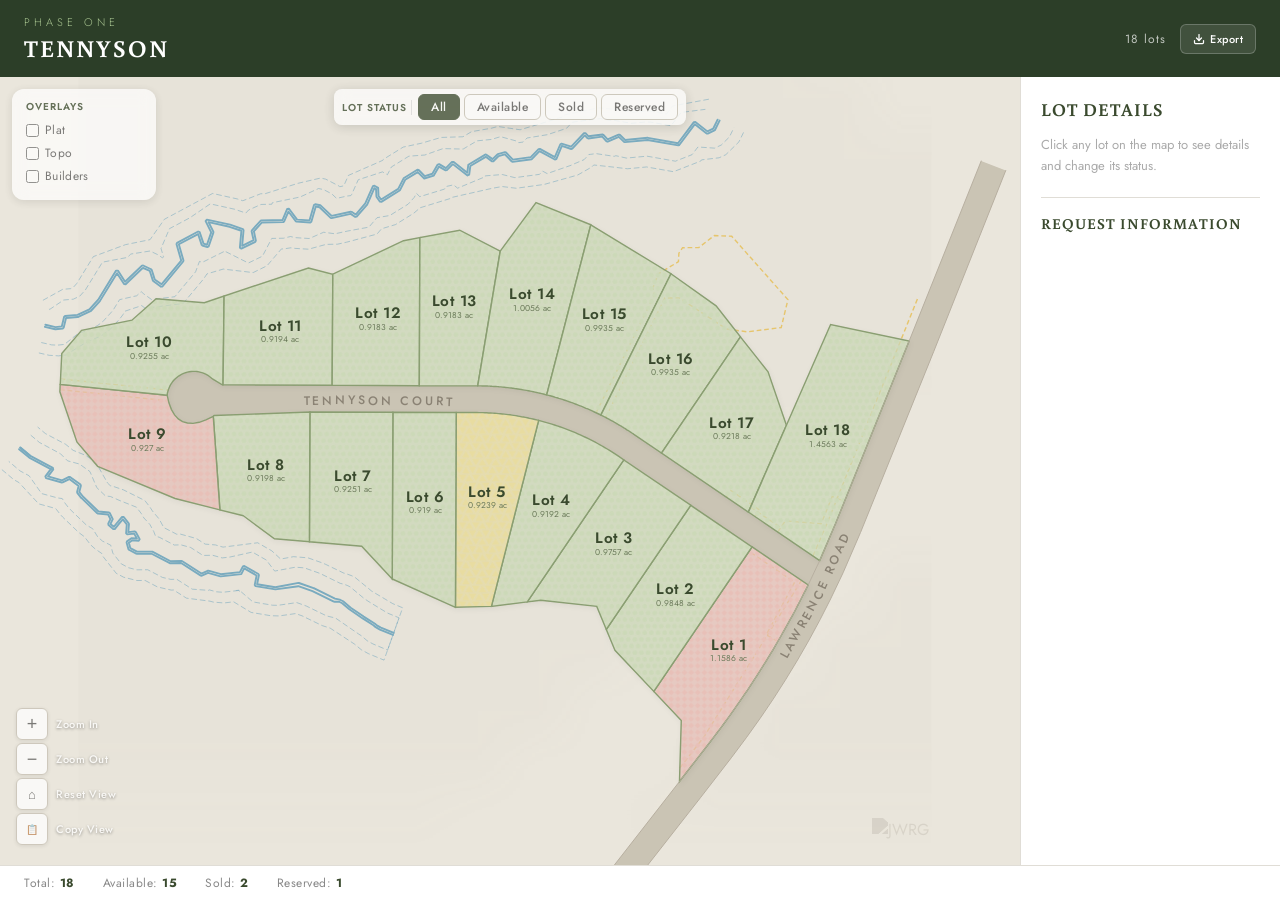
==== commit 7069d37b: "Fix export: embed JWRG logo inline and show topo contours always - Embed JWRG logo SVG as a script d" ====
--- a/tennyson-map.html
+++ b/tennyson-map.html
@@ -5,19 +5,20 @@
 <meta name="viewport" content="width=device-width, initial-scale=1.0">
 <title>Tennyson — Phase One</title>
 <style>
-  @import url('https://fonts.googleapis.com/css2?family=Cormorant+Garamond:wght@400;500;600;700&family=Montserrat:wght@300;400;500;600&display=swap');
+  @import url('https://fonts.googleapis.com/css2?family=Buenard:wght@400;700&family=Jost:wght@300;400;500;600&display=swap');
 
   :root {
     --jwrg-primary: #3a4a2e;
     --jwrg-error: #dc2626;
     --jwrg-radius: 6px;
-    --jwrg-font: 'Montserrat', sans-serif;
+    --jwrg-font: 'Jost', sans-serif;
+    --jwrg-display: 'Buenard', Georgia, serif;
   }
   * { margin: 0; padding: 0; box-sizing: border-box; }
 
   body {
     background: #f5f1eb;
-    font-family: 'Montserrat', sans-serif;
+    font-family: 'Jost', sans-serif;
     height: 100vh;
     display: flex;
     flex-direction: column;
@@ -35,46 +36,86 @@
     box-shadow: 0 2px 12px rgba(0,0,0,0.2);
   }
   header h2 {
-    font-family: 'Montserrat', sans-serif;
+    font-family: 'Jost', sans-serif;
     font-weight: 300;
-    font-size: 10px;
+    font-size: 11px;
     letter-spacing: 4px;
     color: #a8c490;
     text-transform: uppercase;
     margin-bottom: 2px;
   }
   header h1 {
-    font-family: 'Cormorant Garamond', Georgia, serif;
-    font-weight: 600;
-    font-size: 22px;
+    font-family: 'Buenard', Georgia, serif;
+    font-weight: 700;
+    font-size: 24px;
     letter-spacing: 2px;
     text-transform: uppercase;
   }
   header .meta {
-    font-size: 11px;
+    font-size: 12px;
     opacity: 0.7;
     letter-spacing: 1px;
   }
 
-  .toolbar {
-    background: #fff;
-    border-bottom: 1px solid #e0ddd6;
-    padding: 8px 16px;
+  .map-toolbar,
+  #builder-legend,
+  .zoom-controls,
+  #plat-controls,
+  #topo-controls {
+    opacity: 0.75;
+    transition: opacity 0.2s;
+  }
+  .map-toolbar:hover,
+  #builder-legend:hover,
+  .zoom-controls:hover,
+  #plat-controls:hover,
+  #topo-controls:hover {
+    opacity: 1;
+  }
+
+  .map-toolbar {
+    position: absolute;
+    top: 12px;
+    left: 50%;
+    transform: translateX(-50%);
     display: flex;
-    gap: 8px;
+    gap: 6px;
     align-items: center;
-    flex-wrap: wrap;
-    flex-shrink: 0;
+    background: rgba(255,255,255,0.92);
+    backdrop-filter: blur(8px);
+    -webkit-backdrop-filter: blur(8px);
+    border-radius: 8px;
+    padding: 5px 8px;
+    gap: 4px;
+    box-shadow: 0 2px 12px rgba(0,0,0,0.18);
+    z-index: 10;
+    white-space: nowrap;
+  }
+  .toolbar-title {
+    font-size: 10px;
+    font-weight: 600;
+    letter-spacing: 1px;
+    text-transform: uppercase;
+    color: #3a4a2e;
+    padding-right: 4px;
+    border-right: 1px solid #ddd;
+    margin-right: 2px;
+  }
+  .map-toolbar-sep {
+    width: 1px;
+    height: 20px;
+    background: #ddd;
+    margin: 0 2px;
   }
   .btn {
-    padding: 5px 14px;
-    border-radius: 20px;
+    padding: 3px 12px;
+    border-radius: 6px;
     border: 1.5px solid #c5bfb2;
     background: #fff;
     cursor: pointer;
-    font-size: 11px;
+    font-size: 12px;
     font-weight: 500;
-    font-family: 'Montserrat', sans-serif;
+    font-family: 'Jost', sans-serif;
     letter-spacing: 0.5px;
     transition: all 0.15s;
     color: #555;
@@ -91,7 +132,7 @@
     display: flex;
     align-items: center;
     gap: 5px;
-    font-size: 10px;
+    font-size: 11px;
     color: #888;
     letter-spacing: 0.5px;
   }
@@ -100,9 +141,11 @@
     height: 14px;
     border-radius: 3px;
     border: 1px solid rgba(0,0,0,0.15);
-  }
-
-  .main { display: flex; flex: 1; overflow: hidden; }
+    display: block;
+    flex-shrink: 0;
+  }
+
+  .main { display: flex; flex: 1; overflow: hidden; height: 100vh; }
 
   .map-wrap {
     flex: 1;
@@ -110,13 +153,13 @@
     position: relative;
     background: #eae6dc;
   }
-  svg {
+  svg#map-svg {
     display: block;
     width: 100%;
     height: 100%;
     cursor: grab;
   }
-  svg:active { cursor: grabbing; }
+  svg#map-svg:active { cursor: grabbing; }
 
   .road-fill {
     fill: none;
@@ -158,7 +201,7 @@
     stroke: #8a9e72;
     stroke-width: 1.5;
     cursor: pointer;
-    transition: fill 0.15s, stroke-width 0.15s;
+    transition: fill 0.15s, stroke-width 0.15s, opacity 0.25s;
   }
   .lot:hover {
     fill: #b8cda0;
@@ -170,15 +213,15 @@
     stroke-width: 3;
     filter: drop-shadow(0 0 6px rgba(44,62,40,0.4));
   }
-  .lot.available { fill: #ccd9b8; }
-  .lot.sold { fill: #e8c0b8; }
-  .lot.reserved { fill: #e8dca0; }
+  .lot.available { fill: url(#pat-available); }
+  .lot.sold { fill: url(#pat-sold); }
+  .lot.reserved { fill: url(#pat-reserved); }
   .lot.dimmed { opacity: 0.2; }
 
   .lot-label-group { pointer-events: none; }
   .lot-label-num {
-    font-family: 'Montserrat', sans-serif;
-    font-size: 11px;
+    font-family: 'Jost', sans-serif;
+    font-size: 16px;
     font-weight: 600;
     fill: #3a4a2e;
     text-anchor: middle;
@@ -186,8 +229,8 @@
     letter-spacing: 0.5px;
   }
   .lot-label-acres {
-    font-family: 'Montserrat', sans-serif;
-    font-size: 8px;
+    font-family: 'Jost', sans-serif;
+    font-size: 9px;
     font-weight: 400;
     fill: #6b7a5a;
     text-anchor: middle;
@@ -203,15 +246,15 @@
     flex-shrink: 0;
   }
   .panel-title {
-    font-family: 'Cormorant Garamond', Georgia, serif;
-    font-size: 16px;
-    font-weight: 600;
+    font-family: 'Buenard', Georgia, serif;
+    font-size: 18px;
+    font-weight: 700;
     color: #3a4a2e;
     margin-bottom: 14px;
     letter-spacing: 1px;
     text-transform: uppercase;
   }
-  .placeholder { color: #aaa; font-size: 12px; line-height: 1.6; }
+  .placeholder { color: #aaa; font-size: 13px; line-height: 1.6; }
   .lot-info { display: none; }
   .lot-info.show { display: block; }
   .info-row {
@@ -220,15 +263,15 @@
     align-items: center;
     padding: 8px 0;
     border-bottom: 1px solid #f0ede8;
-    font-size: 12px;
-  }
-  .info-key { color: #999; font-size: 10px; text-transform: uppercase; letter-spacing: 1px; }
+    font-size: 13px;
+  }
+  .info-key { color: #999; font-size: 11px; text-transform: uppercase; letter-spacing: 1px; }
   .info-value { font-weight: 600; color: #3a4a2e; }
   .status-badge {
     display: inline-block;
     padding: 4px 12px;
     border-radius: 20px;
-    font-size: 10px;
+    font-size: 11px;
     font-weight: 600;
     margin: 12px 0;
     letter-spacing: 1px;
@@ -240,11 +283,11 @@
   .status-btns { display: flex; gap: 6px; margin-top: 14px; flex-wrap: wrap; }
   .status-btn {
     padding: 6px 14px;
-    font-size: 10px;
+    font-size: 11px;
     cursor: pointer;
     border-radius: 16px;
     font-weight: 600;
-    font-family: 'Montserrat', sans-serif;
+    font-family: 'Jost', sans-serif;
     letter-spacing: 0.5px;
     transition: all 0.12s;
   }
@@ -261,7 +304,7 @@
     padding: 8px 24px;
     display: flex;
     gap: 28px;
-    font-size: 11px;
+    font-size: 12px;
     color: #888;
     flex-shrink: 0;
     letter-spacing: 0.5px;
@@ -277,33 +320,74 @@
     gap: 3px;
     z-index: 10;
   }
+  .zoom-row {
+    display: flex;
+    align-items: center;
+    gap: 8px;
+  }
   .zoom-btn {
     width: 32px;
     height: 32px;
     border-radius: 6px;
     border: 1px solid #c5bfb2;
     background: #fff;
-    font-size: 16px;
+    font-size: 18px;
     cursor: pointer;
     display: flex;
     align-items: center;
     justify-content: center;
     box-shadow: 0 1px 4px rgba(0,0,0,0.12);
     color: #555;
-  }
+    flex-shrink: 0;
+  }
+  .zoom-btn { transition: background 0.12s, border-color 0.12s, transform 0.1s; }
   .zoom-btn:hover { background: #f0f4e8; border-color: #3a4a2e; color: #3a4a2e; }
+  .zoom-btn:active { transform: scale(0.85); }
+  .zoom-lbl {
+    font-family: 'Jost', sans-serif;
+    font-size: 11px;
+    font-weight: 500;
+    letter-spacing: 0.5px;
+    color: #fff;
+    text-shadow: 0 1px 3px rgba(0,0,0,0.5);
+    pointer-events: none;
+    white-space: nowrap;
+  }
 
   .road-interior { fill: #cac4b4; stroke: none; pointer-events: none; }
   .road-label {
-    font-family: 'Montserrat', sans-serif;
-    font-size: 12px;
+    font-family: 'Jost', sans-serif;
+    font-size: 13px;
     font-weight: 500;
     fill: #8a8274;
     letter-spacing: 3px;
     text-transform: uppercase;
     pointer-events: none;
   }
-  .export-note { font-size: 10px; color: #bbb; margin-top: 20px; line-height: 1.5; }
+  .export-note { font-size: 11px; color: #bbb; margin-top: 20px; line-height: 1.5; }
+
+  /* Topo overlay */
+  #topo-controls {
+    display: none;
+    position: absolute;
+    bottom: 70px;
+    left: 16px;
+    background: rgba(255,255,255,0.96);
+    border: 1px solid #c5bfb2;
+    border-radius: 8px;
+    padding: 10px 14px;
+    z-index: 20;
+    min-width: 210px;
+    box-shadow: 0 2px 8px rgba(0,0,0,0.15);
+    font-size: 13px;
+    color: #333;
+  }
+  #topo-controls .ctrl-title { font-weight: 600; margin-bottom: 8px; font-size: 12px; color: #3a4a2e; text-transform: uppercase; letter-spacing: 0.5px; }
+  #topo-controls label { display: flex; justify-content: space-between; align-items: center; margin-bottom: 5px; gap: 8px; }
+  #topo-controls span.lbl { min-width: 60px; }
+  #topo-controls input[type=range] { flex: 1; }
+  #topo-controls .val { min-width: 36px; text-align: right; color: #555; }
+  .btn-topo-overlay.active { background: #3a4a2e; color: #fff; border-color: #2a3a1e; }
 
   /* Plat overlay */
   #plat-controls {
@@ -318,40 +402,87 @@
     z-index: 20;
     min-width: 210px;
     box-shadow: 0 2px 8px rgba(0,0,0,0.15);
-    font-size: 12px;
+    font-size: 13px;
     color: #333;
   }
-  #plat-controls .ctrl-title { font-weight: 600; margin-bottom: 8px; font-size: 11px; color: #3a4a2e; text-transform: uppercase; letter-spacing: 0.5px; }
+  #plat-controls .ctrl-title { font-weight: 600; margin-bottom: 8px; font-size: 12px; color: #3a4a2e; text-transform: uppercase; letter-spacing: 0.5px; }
   #plat-controls label { display: flex; justify-content: space-between; align-items: center; margin-bottom: 5px; gap: 8px; }
   #plat-controls span.lbl { min-width: 60px; }
   #plat-controls input[type=range] { flex: 1; }
   #plat-controls .val { min-width: 36px; text-align: right; color: #555; }
   .btn-overlay.active { background: #3a4a2e; color: #fff; border-color: #2a3a1e; }
 
-  /* Builder dots */
+  /* Builder lot strokes */
   .builder-dot {
     pointer-events: none;
-    display: none;
-  }
-  .builder-dot.show { display: block; }
-  .builder-dot.dimmed { opacity: 0.2; }
+    opacity: 0;
+    transition: opacity 0.3s;
+  }
+  .builder-dot.show { opacity: 1; }
+  .builder-dot.dimmed { opacity: 0.15; }
+  #plat-overlay, #topo-overlay { transition: opacity 0.35s; }
 
   #builder-legend {
-    display: none;
-    background: #f8f6f2;
-    border-bottom: 1px solid #e0ddd6;
-    padding: 6px 16px;
-    gap: 16px;
-    flex-wrap: wrap;
+    display: flex;
+    position: absolute;
+    top: 12px;
+    left: 12px;
+    background: rgba(255,255,255,0.92);
+    backdrop-filter: blur(8px);
+    -webkit-backdrop-filter: blur(8px);
+    border-radius: 12px;
+    box-shadow: 0 2px 10px rgba(0,0,0,0.14);
+    padding: 10px 14px;
+    z-index: 10;
+    flex-direction: column;
+    gap: 5px;
+    font-size: 12px;
+    color: #555;
+    letter-spacing: 0.3px;
+    min-width: 140px;
+  }
+  .legend-title {
+    font-size: 10px;
+    font-weight: 600;
+    letter-spacing: 1px;
+    text-transform: uppercase;
+    color: #3a4a2e;
+    margin-bottom: 2px;
+  }
+  .legend-overlay-item {
+    display: flex;
     align-items: center;
-    flex-shrink: 0;
-    font-size: 10px;
-    color: #666;
-    letter-spacing: 0.5px;
-  }
-  #builder-legend.show { display: flex; }
-  #builder-legend .legend-item { gap: 6px; cursor: pointer; }
+    gap: 6px;
+    cursor: pointer;
+    user-select: none;
+  }
+  .legend-overlay-item:hover { color: #3a4a2e; }
+  .legend-overlay-item input[type=checkbox] { cursor: pointer; accent-color: #3a4a2e; }
+  #builder-list {
+    display: flex;
+    flex-direction: column;
+    gap: 4px;
+    overflow: hidden;
+    max-height: 0;
+    margin-top: 0;
+    padding-top: 0;
+    border-top: none;
+  }
+  #builder-list.open {
+    max-height: 300px;
+    margin-top: 3px;
+    padding-top: 6px;
+    border-top: 1px solid #e0ddd6;
+  }
+  #builder-legend .legend-item {
+    display: flex;
+    gap: 8px;
+    cursor: pointer;
+    align-items: center;
+    user-select: none;
+  }
   #builder-legend .legend-item:hover { color: #3a4a2e; }
+  #builder-legend .legend-item input[type=checkbox] { cursor: pointer; accent-color: #3a4a2e; }
 
   .builder-block {
     margin-top: 14px;
@@ -359,11 +490,11 @@
     background: #f8f6f2;
     border-radius: 6px;
     border: 1px solid #e0ddd6;
-    font-size: 11px;
+    font-size: 12px;
     line-height: 1.7;
   }
-  .builder-block .b-name { font-weight: 600; color: #3a4a2e; font-size: 12px; margin-bottom: 2px; }
-  .builder-block .b-contact { color: #666; font-size: 10px; }
+  .builder-block .b-name { font-weight: 600; color: #3a4a2e; font-size: 20px; margin-bottom: 2px; }
+  .builder-block .b-contact { color: #666; font-size: 11px; }
   .builder-block .b-contact a { color: #3a4a2e; text-decoration: none; }
   .builder-block .b-contact a:hover { text-decoration: underline; }
 
@@ -374,25 +505,25 @@
     border-top: 1px solid #e0ddd6;
   }
   .info-panel .form-section-title {
-    font-family: 'Cormorant Garamond', Georgia, serif;
-    font-size: 14px;
-    font-weight: 600;
+    font-family: 'Buenard', Georgia, serif;
+    font-size: 15px;
+    font-weight: 700;
     color: #3a4a2e;
     margin-bottom: 10px;
     letter-spacing: 1px;
     text-transform: uppercase;
   }
-  .info-panel .jwrg-form { font-size: 12px; }
-  .info-panel .jwrg-field label { font-size: 10px; text-transform: uppercase; letter-spacing: 0.5px; color: #999; }
+  .info-panel .jwrg-form { font-size: 13px; }
+  .info-panel .jwrg-field label { font-size: 11px; text-transform: uppercase; letter-spacing: 0.5px; color: #999; }
   .info-panel .jwrg-field input,
   .info-panel .jwrg-field textarea,
   .info-panel .jwrg-field select {
+    font-size: 13px;
+    font-family: 'Jost', sans-serif;
+  }
+  .info-panel .jwrg-submit {
+    font-family: 'Jost', sans-serif;
     font-size: 12px;
-    font-family: 'Montserrat', sans-serif;
-  }
-  .info-panel .jwrg-submit {
-    font-family: 'Montserrat', sans-serif;
-    font-size: 11px;
     font-weight: 600;
     letter-spacing: 0.5px;
     text-transform: uppercase;
@@ -405,9 +536,275 @@
     z-index: 5;
     pointer-events: none;
     opacity: 0.18;
-    width: 160px;
-  }
-  .jwrg-watermark svg { width: 100%; height: auto; color: var(--logo-color); }
+    width: 128px;
+  }
+  .jwrg-watermark img { width: 100%; height: auto; filter: url(#logo-color-tint); }
+
+  /* Close button for bottom sheet */
+  .panel-close {
+    display: none;
+    position: absolute;
+    top: 8px;
+    right: 12px;
+    background: none;
+    border: none;
+    font-size: 24px;
+    color: #999;
+    cursor: pointer;
+    padding: 4px 8px;
+    line-height: 1;
+  }
+  .panel-close:hover { color: #3a4a2e; }
+
+  /* ── Mobile ────────────────────────────────────── */
+  @media (max-width: 768px) {
+    body { overflow: hidden; }
+
+    header { padding: 10px 16px; }
+    header h1 { font-size: 20px; }
+    header h2 { font-size: 10px; letter-spacing: 3px; }
+    header .meta { font-size: 11px; }
+
+    .map-toolbar {
+      top: 8px;
+      gap: 4px;
+      padding: 5px 8px;
+      max-width: calc(100vw - 16px);
+      flex-wrap: wrap;
+      justify-content: center;
+      border-radius: 16px;
+    }
+    .btn {
+      padding: 6px 10px;
+      font-size: 11px;
+    }
+    #builder-legend {
+      top: 8px;
+      left: 8px;
+      font-size: 11px;
+      padding: 8px 10px;
+    }
+    #builder-legend .legend-item { font-size: 11px; }
+
+    .main { flex-direction: column; position: relative; }
+
+    .map-wrap { flex: 1; min-height: 0; }
+
+    .info-panel {
+      position: absolute;
+      bottom: 0;
+      left: 0;
+      right: 0;
+      width: 100%;
+      max-height: 55vh;
+      border-left: none;
+      border-top: 1px solid #e0ddd6;
+      border-radius: 16px 16px 0 0;
+      box-shadow: 0 -4px 20px rgba(0,0,0,0.15);
+      padding: 16px 20px 20px;
+      overflow-y: auto;
+      z-index: 30;
+      transform: translateY(100%);
+      transition: transform 0.3s ease;
+    }
+    .info-panel.sheet-open {
+      transform: translateY(0);
+    }
+    .info-panel .panel-close { display: block; }
+
+    /* Drag handle for bottom sheet */
+    .info-panel::before {
+      content: '';
+      display: block;
+      width: 36px;
+      height: 4px;
+      background: #ccc;
+      border-radius: 2px;
+      margin: 0 auto 12px;
+    }
+
+    .zoom-controls { bottom: 14px; left: 10px; }
+    .zoom-btn { width: 44px; height: 44px; font-size: 22px; }
+    .zoom-lbl { display: none; }
+
+    #plat-controls, #topo-controls {
+      bottom: auto;
+      top: 10px;
+      left: 10px;
+      max-width: calc(100vw - 20px);
+      font-size: 12px;
+    }
+
+    .stats-bar {
+      padding: 6px 12px;
+      gap: 12px;
+      font-size: 11px;
+      justify-content: center;
+    }
+
+    .jwrg-watermark { width: 80px; bottom: 16px; right: 12px; }
+  }
+
+  #map-svg-container {
+    width: 100%;
+    height: 100%;
+  }
+
+  /* ── Header action buttons ──────────────────────────────────── */
+  .header-right {
+    display: flex;
+    align-items: center;
+    gap: 14px;
+  }
+  .header-btn {
+    display: flex;
+    align-items: center;
+    gap: 5px;
+    padding: 6px 12px;
+    background: rgba(255,255,255,0.10);
+    border: 1px solid rgba(255,255,255,0.22);
+    border-radius: 6px;
+    color: #fff;
+    font-family: 'Jost', sans-serif;
+    font-size: 11px;
+    font-weight: 500;
+    letter-spacing: 0.5px;
+    cursor: pointer;
+    transition: background 0.15s, border-color 0.15s;
+    flex-shrink: 0;
+  }
+  .header-btn:hover {
+    background: rgba(255,255,255,0.20);
+    border-color: rgba(255,255,255,0.40);
+  }
+
+  /* ── Export modal ────────────────────────────────────────────── */
+  #export-modal {
+    display: none;
+    position: fixed;
+    inset: 0;
+    z-index: 1000;
+    align-items: center;
+    justify-content: center;
+  }
+  #export-modal.open { display: flex; }
+  #export-backdrop {
+    position: absolute;
+    inset: 0;
+    background: rgba(0,0,0,0.45);
+  }
+  #export-dialog {
+    position: relative;
+    background: #fff;
+    border-radius: 12px;
+    padding: 26px 26px 20px;
+    width: 360px;
+    max-width: calc(100vw - 32px);
+    box-shadow: 0 8px 40px rgba(0,0,0,0.28);
+  }
+  .exp-title {
+    font-family: 'Buenard', Georgia, serif;
+    font-size: 17px;
+    font-weight: 700;
+    color: #3a4a2e;
+    margin-bottom: 18px;
+    letter-spacing: 1px;
+    text-transform: uppercase;
+  }
+  .exp-close {
+    position: absolute;
+    top: 12px;
+    right: 14px;
+    background: none;
+    border: none;
+    font-size: 22px;
+    color: #bbb;
+    cursor: pointer;
+    line-height: 1;
+    padding: 2px 6px;
+  }
+  .exp-close:hover { color: #555; }
+  .exp-lbl {
+    font-size: 10px;
+    font-weight: 600;
+    letter-spacing: 1px;
+    text-transform: uppercase;
+    color: #999;
+    margin-bottom: 7px;
+  }
+  .exp-fmt-row, .exp-bg-row { display: flex; gap: 5px; margin-bottom: 16px; }
+  .exp-fmt-btn, .exp-bg-btn {
+    padding: 4px 13px;
+    border-radius: 5px;
+    border: 1.5px solid #c5bfb2;
+    background: #fff;
+    cursor: pointer;
+    font-size: 12px;
+    font-weight: 600;
+    font-family: 'Jost', sans-serif;
+    letter-spacing: 0.5px;
+    color: #666;
+    transition: all 0.13s;
+  }
+  .exp-fmt-btn:hover, .exp-bg-btn:hover { border-color: #3a4a2e; color: #3a4a2e; }
+  .exp-fmt-btn.active, .exp-bg-btn.active { background: #3a4a2e; color: #fff; border-color: #3a4a2e; }
+  .exp-bg-btn[disabled] { opacity: 0.35; cursor: not-allowed; pointer-events: none; }
+  #exp-res-section { margin-bottom: 14px; }
+  .exp-res-row { display: flex; align-items: center; gap: 9px; }
+  .exp-res-row label { font-size: 12px; color: #555; white-space: nowrap; }
+  .exp-res-row input[type=number] {
+    width: 82px;
+    padding: 5px 8px;
+    border: 1.5px solid #c5bfb2;
+    border-radius: 5px;
+    font-size: 13px;
+    font-family: 'Jost', sans-serif;
+    color: #333;
+  }
+  .exp-res-row input[type=number]:focus { outline: none; border-color: #3a4a2e; }
+  .exp-res-hint { font-size: 11px; color: #bbb; }
+  .exp-bw-row { display: flex; align-items: center; margin-bottom: 18px; margin-top: 14px; }
+  .exp-bw-row label {
+    font-size: 13px;
+    color: #555;
+    cursor: pointer;
+    display: flex;
+    align-items: center;
+    gap: 7px;
+  }
+  .exp-bw-row input[type=checkbox] { cursor: pointer; accent-color: #3a4a2e; width: 14px; height: 14px; }
+  .exp-actions { display: flex; justify-content: flex-end; gap: 8px; }
+  .exp-cancel {
+    padding: 7px 16px;
+    border-radius: 6px;
+    border: 1.5px solid #c5bfb2;
+    background: #fff;
+    cursor: pointer;
+    font-size: 12px;
+    font-family: 'Jost', sans-serif;
+    color: #666;
+  }
+  .exp-cancel:hover { border-color: #888; }
+  .exp-go {
+    padding: 7px 20px;
+    border-radius: 6px;
+    border: none;
+    background: #3a4a2e;
+    cursor: pointer;
+    font-size: 12px;
+    font-family: 'Jost', sans-serif;
+    font-weight: 600;
+    color: #fff;
+    transition: background 0.13s;
+    min-width: 96px;
+  }
+  .exp-go:hover { background: #2c3e28; }
+  .exp-go:disabled { background: #aaa; cursor: not-allowed; }
+
+  @media (max-width: 768px) {
+    .header-btn span { display: none; }
+    .header-btn { padding: 6px 10px; gap: 0; }
+  }
 
 </style>
 </head>
@@ -415,49 +812,43 @@
 
 <header>
   <div>
+    <h2>Phase One</h2>
     <h1>Tennyson</h1>
-    <h2>Phase One</h2>
   </div>
-  <div class="meta">18 lots</div>
+  <div class="header-right">
+    <div class="meta">18 lots</div>
+    <button class="header-btn" onclick="openSaveAsModal()" title="Export map">
+      <svg width="12" height="12" viewBox="0 0 24 24" fill="none" stroke="currentColor" stroke-width="2.5" stroke-linecap="round" stroke-linejoin="round"><path d="M21 15v4a2 2 0 01-2 2H5a2 2 0 01-2-2v-4"/><polyline points="7 10 12 15 17 10"/><line x1="12" y1="15" x2="12" y2="3"/></svg>
+      <span>Export</span>
+    </button>
+  </div>
 </header>
-
-<div class="toolbar">
-  <button class="btn active" id="btn-all" onclick="setFilter('all')">All</button>
-  <button class="btn" id="btn-available" onclick="setFilter('available')">Available</button>
-  <button class="btn" id="btn-sold" onclick="setFilter('sold')">Sold</button>
-  <button class="btn" id="btn-reserved" onclick="setFilter('reserved')">Reserved</button>
-  <button class="btn" title="Reset zoom" onclick="resetView()">Reset View</button>
-  <button class="btn btn-overlay" id="btn-plat" onclick="togglePlatOverlay()" title="Toggle plat PDF overlay">Plat Overlay</button>
-  <button class="btn" id="btn-builders" onclick="toggleBuilderView()" title="Color lots by builder">Builders</button>
-  <div class="legend">
-    <div class="legend-item"><div class="swatch" style="background:#ccd9b8"></div>Available</div>
-    <div class="legend-item"><div class="swatch" style="background:#e8c0b8"></div>Sold</div>
-    <div class="legend-item"><div class="swatch" style="background:#e8dca0"></div>Reserved</div>
-  </div>
-</div>
-
-<div id="builder-legend">
-  <strong style="font-size:10px;color:#3a4a2e;letter-spacing:1px;text-transform:uppercase;margin-right:4px">Builders:</strong>
-  <div class="legend-item" style="display:flex;align-items:center;gap:5px" onclick="filterByBuilder(0)"><div class="swatch" style="background:#4a80c4;border-color:#2a5a9a"></div>Pinnacle (2,6,13)</div>
-  <div class="legend-item" style="display:flex;align-items:center;gap:5px" onclick="filterByBuilder(1)"><div class="swatch" style="background:#c49040;border-color:#9a6a20"></div>Thadd Roberts (7,10,12)</div>
-  <div class="legend-item" style="display:flex;align-items:center;gap:5px" onclick="filterByBuilder(2)"><div class="swatch" style="background:#9060b8;border-color:#6a3a90"></div>Lilium (11,14,17)</div>
-  <div class="legend-item" style="display:flex;align-items:center;gap:5px" onclick="filterByBuilder(3)"><div class="swatch" style="background:#40a080;border-color:#207a58"></div>JW2 (4,9,15)</div>
-  <div class="legend-item" style="display:flex;align-items:center;gap:5px" onclick="filterByBuilder(4)"><div class="swatch" style="background:#c06090;border-color:#903a68"></div>Colebrooke (3,8,16)</div>
-  <span style="margin-left:8px;color:#aaa;font-size:9px">(click to highlight)</span>
-</div>
 
 <div class="main">
   <div class="map-wrap" id="map-wrap">
+    <div class="map-toolbar">
+      <span class="toolbar-title">Lot Status</span>
+      <button class="btn active" id="btn-all" onclick="setFilter('all')">All</button>
+      <button class="btn" id="btn-available" onclick="setFilter('available')">Available</button>
+      <button class="btn" id="btn-sold" onclick="setFilter('sold')">Sold</button>
+      <button class="btn" id="btn-reserved" onclick="setFilter('reserved')">Reserved</button>
+    </div>
+    <div id="builder-legend">
+      <div class="legend-title">Overlays</div>
+      <label class="legend-overlay-item"><input type="checkbox" id="cb-plat" onchange="togglePlatOverlay()"> Plat</label>
+      <label class="legend-overlay-item"><input type="checkbox" id="cb-topo" onchange="toggleTopoOverlay()"> Topo</label>
+      <label class="legend-overlay-item"><input type="checkbox" id="cb-builders" onchange="toggleBuilderView()"> Builders</label>
+      <div id="builder-list"></div>
+    </div>
     <div class="zoom-controls">
-      <button class="zoom-btn" title="Zoom in" onclick="adjustZoom(1.25)">+</button>
-      <button class="zoom-btn" title="Zoom out" onclick="adjustZoom(0.8)">&minus;</button>
-      <button class="zoom-btn" title="Reset" onclick="resetView()" style="font-size:12px">&#8962;</button>
+      <div class="zoom-row"><button class="zoom-btn" title="Zoom in" onclick="adjustZoom(1.25)">+</button><span class="zoom-lbl">Zoom In</span></div>
+      <div class="zoom-row"><button class="zoom-btn" title="Zoom out" onclick="adjustZoom(0.8)">&minus;</button><span class="zoom-lbl">Zoom Out</span></div>
+      <div class="zoom-row"><button class="zoom-btn" title="Reset view" onclick="resetView()" style="font-size:13px">&#8962;</button><span class="zoom-lbl">Reset View</span></div>
+      <div class="zoom-row"><button class="zoom-btn" id="copy-view-btn" title="Copy current view" onclick="copyView()" style="font-size:10px">&#128203;</button><span class="zoom-lbl">Copy View</span></div>
     </div>
 
     <div class="jwrg-watermark">
-      <svg class="logo" xmlns="http://www.w3.org/2000/svg" viewBox="0 0 94.75 23.65">
-        <path d="M46.05,2.86v15.27c0,1.46-1.18,2.64-2.64,2.64h-17.79V2.88h5.27v12.64h1.17c.64,0,1.16-.52,1.16-1.16v-6.24h5.27v7.39h1.14c.64,0,1.16-.52,1.16-1.16V2.86h5.27ZM15.35,2.86v5.27h2.68v6.24c0,.64-.52,1.16-1.16,1.16h-7.62c-.64,0-1.16-.52-1.16-1.16v-3.54H2.82l.02,7.33c0,1.45,1.18,2.63,2.64,2.63h15.17c1.46,0,2.64-1.18,2.64-2.64V2.86h-7.94ZM66.53,10.51h0c1.46,0,2.64-1.18,2.64-2.64v-2.37c0-1.46-1.18-2.64-2.64-2.64h-17.84v17.91h5.28v-4.95h8.77c.64,0,1.16.52,1.16,1.16v3.79h5.27v-7.62c0-1.46-1.18-2.64-2.64-2.64ZM62.75,10.5h-7.45c-.64,0-1.16-.52-1.16-1.16h0c0-.64.52-1.16,1.16-1.16h7.45c.64,0,1.16.52,1.16,1.16s-.52,1.16-1.16,1.16ZM91.93,10.74h-5.27v4.76h-8.75c-.64,0-1.16-.52-1.16-1.16v-4.76c0-.64.52-1.16,1.16-1.16h14.02V3.16h-17.8c-1.46,0-2.64,1.18-2.64,2.64v12.33c0,1.46,1.18,2.64,2.64,2.64h17.8v-10.02Z" fill="currentColor"/>
-      </svg>
+      <img src="svg/JWRG_Positive.svg" alt="JWRG">
     </div>
 
     <!-- Plat overlay fine-tune panel -->
@@ -465,21 +856,1114 @@
       <div class="ctrl-title">Plat Overlay</div>
       <label><span class="lbl">Opacity</span><input type="range" id="oc-opacity" min="5" max="100" value="50" oninput="updateOverlay()"><span class="val" id="v-opacity">50%</span></label>
       <label><span class="lbl">Scale</span><input type="range" id="oc-scale" min="80" max="120" value="100" oninput="updateOverlay()"><span class="val" id="v-scale">1.00</span></label>
-      <label><span class="lbl">X offset</span><input type="range" id="oc-dx" min="-150" max="150" value="0" oninput="updateOverlay()"><span class="val" id="v-dx">0</span></label>
-      <label><span class="lbl">Y offset</span><input type="range" id="oc-dy" min="-150" max="150" value="0" oninput="updateOverlay()"><span class="val" id="v-dy">0</span></label>
+      <label><span class="lbl">X offset</span><input type="range" id="oc-dx" min="-150" max="150" value="37" oninput="updateOverlay()"><span class="val" id="v-dx">0</span></label>
+      <label><span class="lbl">Y offset</span><input type="range" id="oc-dy" min="-150" max="150" value="26" oninput="updateOverlay()"><span class="val" id="v-dy">0</span></label>
       <label><span class="lbl">Rotate</span><input type="range" id="oc-rot" min="-15" max="15" value="0" step="0.5" oninput="updateOverlay()"><span class="val" id="v-rot">0°</span></label>
       <label><span class="lbl">Mirror</span><span style="display:flex;gap:10px;align-items:center;flex:1;padding-left:4px">H <input type="checkbox" id="oc-fliph" onchange="updateOverlay()"> &nbsp;V <input type="checkbox" id="oc-flipv" onchange="updateOverlay()"></span></label>
+      <button style="margin-top:6px;width:100%;padding:4px;font-size:11px;cursor:pointer;background:#3a4a2e;color:#fff;border:none;border-radius:4px" onclick="copyOverlaySettings()">Copy Settings</button>
     </div>
-    <svg id="map-svg" viewBox="-20 -20 1240 1000" preserveAspectRatio="xMidYMid meet">
+
+    <!-- Topo overlay fine-tune panel -->
+    <div id="topo-controls">
+      <div class="ctrl-title">Topo Overlay</div>
+      <label><span class="lbl">Opacity</span><input type="range" id="tc-opacity" min="5" max="100" value="25" oninput="updateTopoOverlay()"><span class="val" id="tv-opacity">25%</span></label>
+      <label><span class="lbl">Scale</span><input type="range" id="tc-scale" min="80" max="120" value="100" oninput="updateTopoOverlay()"><span class="val" id="tv-scale">1.00</span></label>
+      <label><span class="lbl">X offset</span><input type="range" id="tc-dx" min="-150" max="150" value="0" oninput="updateTopoOverlay()"><span class="val" id="tv-dx">0</span></label>
+      <label><span class="lbl">Y offset</span><input type="range" id="tc-dy" min="-150" max="150" value="0" oninput="updateTopoOverlay()"><span class="val" id="tv-dy">0</span></label>
+      <label><span class="lbl">Rotate</span><input type="range" id="tc-rot" min="-15" max="15" value="0" step="0.5" oninput="updateTopoOverlay()"><span class="val" id="tv-rot">0°</span></label>
+      <label><span class="lbl">Mirror</span><span style="display:flex;gap:10px;align-items:center;flex:1;padding-left:4px">H <input type="checkbox" id="tc-fliph" onchange="updateTopoOverlay()"> &nbsp;V <input type="checkbox" id="tc-flipv" onchange="updateTopoOverlay()"></span></label>
+      <button style="margin-top:6px;width:100%;padding:4px;font-size:11px;cursor:pointer;background:#3a4a2e;color:#fff;border:none;border-radius:4px" onclick="copyTopoSettings()">Copy Settings</button>
+    </div>
+    <div id="map-svg-container"></div>
+  </div>
+
+  <div class="info-panel" id="info-panel">
+    <button class="panel-close" onclick="closePanel()">&times;</button>
+    <div class="panel-title">Lot Details</div>
+    <div class="placeholder" id="no-sel">Click any lot on the map to see details and change its status.</div>
+    <div class="lot-info" id="lot-info">
+      <div class="info-row"><span class="info-key">Lot</span><span class="info-value" id="d-num">&mdash;</span></div>
+      <div class="info-row"><span class="info-key">Acreage</span><span class="info-value" id="d-acres">&mdash;</span></div>
+      <div id="d-badge"></div>
+      <div id="d-builder" class="builder-block" style="display:none"></div>
+    </div>
+
+    <div class="form-section">
+      <div class="form-section-title">Request Information</div>
+      <div id="jwrg-form"></div>
+    </div>
+  </div>
+</div>
+
+<div class="stats-bar">
+  <span>Total: <span class="stat-num" id="s-total">0</span></span>
+  <span>Available: <span class="stat-num" id="s-available">0</span></span>
+  <span>Sold: <span class="stat-num" id="s-sold">0</span></span>
+  <span>Reserved: <span class="stat-num" id="s-reserved">0</span></span>
+</div>
+
+<!-- ── Export modal ─────────────────────────────────────────────── -->
+<div id="export-modal">
+  <div id="export-backdrop" onclick="closeSaveAsModal()"></div>
+  <div id="export-dialog">
+    <div class="exp-title">Export Map</div>
+    <button class="exp-close" onclick="closeSaveAsModal()">&times;</button>
+
+    <div class="exp-lbl">Format</div>
+    <div class="exp-fmt-row">
+      <button class="exp-fmt-btn active" data-fmt="png"   onclick="setExportFmt('png')">PNG</button>
+      <button class="exp-fmt-btn"        data-fmt="jpeg"  onclick="setExportFmt('jpeg')">JPEG</button>
+      <button class="exp-fmt-btn"        data-fmt="webp"  onclick="setExportFmt('webp')">WEBP</button>
+      <button class="exp-fmt-btn"        data-fmt="svg"   onclick="setExportFmt('svg')">SVG</button>
+      <button class="exp-fmt-btn"        data-fmt="print" onclick="setExportFmt('print')">Print</button>
+    </div>
+
+    <div id="exp-res-section">
+      <div class="exp-lbl">Resolution</div>
+      <div class="exp-res-row">
+        <label for="exp-width">Width</label>
+        <input type="number" id="exp-width" value="2048" min="400" max="4096" step="1">
+        <span class="exp-res-hint">px &nbsp;(max 4096)</span>
+      </div>
+    </div>
+
+    <div id="exp-bg-section">
+      <div class="exp-lbl">Background</div>
+      <div class="exp-bg-row">
+        <button class="exp-bg-btn active" data-bg="shaded"       onclick="setExportBg('shaded')">Shaded</button>
+        <button class="exp-bg-btn"        data-bg="white"        onclick="setExportBg('white')">White</button>
+        <button class="exp-bg-btn"        data-bg="transparent"  id="exp-bg-transp" onclick="setExportBg('transparent')">Transparent</button>
+      </div>
+    </div>
+
+    <div class="exp-bw-row">
+      <label><input type="checkbox" id="exp-bw"> Black &amp; White</label>
+    </div>
+
+    <div class="exp-actions">
+      <button class="exp-cancel" onclick="closeSaveAsModal()">Cancel</button>
+      <button class="exp-go" id="exp-go-btn" onclick="doSaveAs()">Export</button>
+    </div>
+  </div>
+</div>
+
+<script>
+let LOT_DATA = [], BUILDER_DATA = [], builderByLot = {}, statuses = {};
+let builderView = false;
+let selectedId = null, currentFilter = 'all';
+let scale = 1.2009865115336706, panX = -99.12704415773533, panY = -109.15939821558845, isPanning = false, startPX, startPY;
+let _zoomAnimating = false, _zoomAnimStart = null;
+let _zoomFrom = {}, _zoomTo = {};
+const ZOOM_ANIM_MS = 260;
+
+function zoomTo(newScale, newPanX, newPanY) {
+  _zoomFrom = { scale, panX, panY };
+  _zoomTo   = { scale: newScale, panX: newPanX, panY: newPanY };
+  _zoomAnimStart = null;
+  if (!_zoomAnimating) { _zoomAnimating = true; requestAnimationFrame(_zoomStep); }
+}
+function _zoomStep(ts) {
+  if (!_zoomAnimStart) _zoomAnimStart = ts;
+  const t = Math.min((ts - _zoomAnimStart) / ZOOM_ANIM_MS, 1);
+  const e = 1 - Math.pow(1 - t, 3); // ease-out cubic
+  scale = _zoomFrom.scale + (_zoomTo.scale - _zoomFrom.scale) * e;
+  panX  = _zoomFrom.panX  + (_zoomTo.panX  - _zoomFrom.panX)  * e;
+  panY  = _zoomFrom.panY  + (_zoomTo.panY  - _zoomFrom.panY)  * e;
+  applyTransform();
+  if (t < 1) { requestAnimationFrame(_zoomStep); }
+  else { scale = _zoomTo.scale; panX = _zoomTo.panX; panY = _zoomTo.panY; _zoomAnimating = false; }
+}
+const VB_W = 1240, VB_H = 1000;
+
+// ── CSV parser (handles quoted fields) ────────────────────────────
+function parseCSV(text) {
+  const lines = text.trim().split('\n');
+  const headers = lines[0].split(',').map(h => h.trim());
+  return lines.slice(1).map(line => {
+    const values = [];
+    let current = '', inQuotes = false;
+    for (const ch of line) {
+      if (ch === '"') { inQuotes = !inQuotes; }
+      else if (ch === ',' && !inQuotes) { values.push(current); current = ''; }
+      else { current += ch; }
+    }
+    values.push(current);
+    return Object.fromEntries(headers.map((h, i) => [h, (values[i] || '').trim()]));
+  });
+}
+
+// ── Rebuild data structures from CSV rows ─────────────────────────
+function rebuildFromCSV(rows) {
+  LOT_DATA = [];
+  BUILDER_DATA = [];
+  builderByLot = {};
+  statuses = {};
+  const builderMap = new Map();
+  rows.forEach(row => {
+    const id = +row.lot_id;
+    LOT_DATA.push({ id, acres: +row.acres });
+    statuses[id] = row.status || 'available';
+    if (row.builder_name) {
+      if (!builderMap.has(row.builder_name)) {
+        builderMap.set(row.builder_name, {
+          name: row.builder_name, short: row.builder_short,
+          contact: row.builder_contact, address: row.builder_address,
+          phone: row.builder_phone, email: row.builder_email,
+          color: row.builder_color, border: row.builder_border, lots: []
+        });
+      }
+      builderMap.get(row.builder_name).lots.push(id);
+    }
+  });
+  BUILDER_DATA = [...builderMap.values()];
+  BUILDER_DATA.forEach(b => b.lots.forEach(id => builderByLot[id] = b));
+}
+
+// ── Populate SVG lot labels from CSV rows ─────────────────────────
+function populateLabels(rows) {
+  rows.forEach(row => {
+    const g = document.querySelector(`.lot-label-group[data-lot-id="${row.lot_id}"]`);
+    if (!g) return;
+    const numEl = g.querySelector('.lot-label-num');
+    const acresEl = g.querySelector('.lot-label-acres');
+    if (numEl) numEl.textContent = 'Lot ' + row.lot_number;
+    if (acresEl) acresEl.textContent = row.acres + ' ac';
+  });
+}
+
+// ── Rebuild builder legend HTML from BUILDER_DATA ─────────────────
+function rebuildBuilderLegend() {
+  const list = document.getElementById('builder-list');
+  list.innerHTML = '';
+  BUILDER_DATA.forEach((b, idx) => {
+    const label = document.createElement('label');
+    label.className = 'legend-item';
+    label.innerHTML = `<input type="checkbox" class="builder-cb" data-idx="${idx}" checked onchange="applyBuilderFilter()"><div class="swatch" style="background:${b.color};border-color:${b.border}"></div>${b.short}`;
+    list.appendChild(label);
+  });
+}
+
+// ── Load SVG + CSV from embedded <script> data blocks ─────────────
+function loadResources() {
+  const container = document.getElementById('map-svg-container');
+  const svgText = document.getElementById('map-svg-src').textContent;
+  const csvText = document.getElementById('lots-data').textContent;
+  container.innerHTML = svgText;
+  const rows = parseCSV(csvText);
+  rebuildFromCSV(rows);
+  populateLabels(rows);
+  rebuildBuilderLegend();
+  LOT_DATA.forEach(lot => {
+    const el = document.getElementById('lot-' + lot.id);
+    if (el) { el.classList.remove('available','sold','reserved'); el.classList.add(statuses[lot.id] || 'available'); }
+  });
+  init();
+}
+
+function init() {
+  document.querySelectorAll('.lot').forEach(el => el.addEventListener('click', onLotClick));
+  document.getElementById('map-svg').addEventListener('click', e => {
+    if (!e.target.classList.contains('lot')) {
+      document.querySelectorAll('.lot.selected').forEach(el => el.classList.remove('selected'));
+      selectedId = null;
+      document.getElementById('no-sel').style.display = 'block';
+      document.getElementById('lot-info').classList.remove('show');
+      if (isMobile()) document.getElementById('info-panel').classList.remove('sheet-open');
+    }
+  });
+  initPanZoom();
+  applyTransform();
+  updateStats();
+}
+
+function onLotClick(e) {
+  e.stopPropagation();
+  selectLot(parseInt(e.currentTarget.dataset.lot));
+}
+
+function selectLot(id) {
+  document.querySelectorAll('.lot.selected').forEach(el => el.classList.remove('selected'));
+  selectedId = id;
+  const el = document.getElementById('lot-' + id);
+  if (el) {
+    el.classList.add('selected');
+    el.parentNode.appendChild(el);
+  }
+  const lot = LOT_DATA.find(l => l.id === id);
+  document.getElementById('no-sel').style.display = 'none';
+  document.getElementById('lot-info').classList.add('show');
+  document.getElementById('d-num').textContent = 'Lot ' + id;
+  document.getElementById('d-acres').textContent = lot ? lot.acres + ' ac' : '—';
+  renderBadge(statuses[id]);
+  const b = builderByLot[id];
+  const bEl = document.getElementById('d-builder');
+  if (b) {
+    bEl.innerHTML = `<div class="b-name">${b.name}</div><div class="b-contact">${b.contact}<br>${b.address}<br>${b.phone} &middot; <a href="mailto:${b.email}">${b.email}</a></div>`;
+    bEl.style.display = 'block';
+  } else {
+    bEl.style.display = 'none';
+  }
+  openPanel();
+}
+
+function renderBadge(status) {
+  const labels = { available: 'Available', sold: 'Sold', reserved: 'Reserved' };
+  const cls = { available: 'badge-available', sold: 'badge-sold', reserved: 'badge-reserved' };
+  document.getElementById('d-badge').innerHTML = `<span class="status-badge ${cls[status]}">${labels[status]}</span>`;
+}
+
+function setStatus(status) {
+  if (!selectedId) return;
+  statuses[selectedId] = status;
+  const el = document.getElementById('lot-' + selectedId);
+  if (el) { el.classList.remove('available','sold','reserved'); el.classList.add(status); }
+  renderBadge(status);
+  updateStats();
+  applyFilter(currentFilter);
+}
+
+function toggleBuilderView() {
+  builderView = document.getElementById('cb-builders').checked;
+  document.getElementById('builder-list').classList.toggle('open', builderView);
+  applyBuilderColors();
+  if (builderView) applyBuilderFilter();
+}
+
+function applyBuilderFilter() {
+  if (!builderView) return;
+  const checkedIdxs = new Set(
+    [...document.querySelectorAll('.builder-cb:checked')].map(cb => +cb.dataset.idx)
+  );
+  document.querySelectorAll('.builder-dot').forEach(dot => {
+    const id = parseInt(dot.dataset.lot);
+    const b = builderByLot[id];
+    if (!b) return;
+    const idx = BUILDER_DATA.indexOf(b);
+    dot.classList.toggle('dimmed', !checkedIdxs.has(idx));
+  });
+}
+
+function createBuilderDots() {
+  const g = document.getElementById('builder-dots');
+  if (g.children.length) return;
+  const ns = 'http://www.w3.org/2000/svg';
+  const defs = document.querySelector('#map-svg defs');
+  document.querySelectorAll('[id^="lot-"]').forEach(lotEl => {
+    const lotId = parseInt(lotEl.id.replace('lot-', ''));
+    const b = builderByLot[lotId];
+    if (!b) return;
+    const points = lotEl.getAttribute('points');
+    // ClipPath confines the stroke to the lot interior (inner-aligned stroke)
+    const clipId = 'builder-clip-' + lotId;
+    const clipPath = document.createElementNS(ns, 'clipPath');
+    clipPath.setAttribute('id', clipId);
+    const clipPoly = document.createElementNS(ns, 'polygon');
+    clipPoly.setAttribute('points', points);
+    clipPath.appendChild(clipPoly);
+    defs.appendChild(clipPath);
+    // stroke-width 10 = 5 inner + 5 outer; clip removes outer half
+    const poly = document.createElementNS(ns, 'polygon');
+    poly.setAttribute('points', points);
+    poly.setAttribute('fill', 'none');
+    poly.setAttribute('stroke', b.color);
+    poly.setAttribute('stroke-width', 10);
+    poly.setAttribute('clip-path', 'url(#' + clipId + ')');
+    poly.classList.add('builder-dot');
+    poly.dataset.lot = lotId;
+    g.appendChild(poly);
+  });
+}
+
+function applyBuilderColors() {
+  createBuilderDots();
+  document.querySelectorAll('.builder-dot').forEach(dot => {
+    dot.classList.toggle('show', builderView);
+    dot.classList.remove('dimmed');
+  });
+}
+
+function setFilter(filter) {
+  currentFilter = filter;
+  document.querySelectorAll('#btn-all, #btn-available, #btn-sold, #btn-reserved').forEach(b => b.classList.remove('active'));
+  document.getElementById('btn-' + filter).classList.add('active');
+  applyFilter(filter);
+}
+
+function applyFilter(filter) {
+  document.querySelectorAll('.lot').forEach(el => {
+    const id = parseInt(el.dataset.lot);
+    el.classList.toggle('dimmed', filter !== 'all' && statuses[id] !== filter);
+  });
+}
+
+function updateStats() {
+  const vals = Object.values(statuses);
+  document.getElementById('s-total').textContent = LOT_DATA.length;
+  document.getElementById('s-available').textContent = vals.filter(s => s === 'available').length;
+  document.getElementById('s-sold').textContent = vals.filter(s => s === 'sold').length;
+  document.getElementById('s-reserved').textContent = vals.filter(s => s === 'reserved').length;
+}
+
+function applyTransform() {
+  document.getElementById('map-svg').setAttribute('viewBox',
+    `${-20/scale - panX/scale} ${-20/scale - panY/scale} ${VB_W/scale} ${VB_H/scale}`);
+}
+
+function adjustZoom(factor) {
+  const svg = document.getElementById('map-svg');
+  const rect = svg.getBoundingClientRect();
+  const cx = rect.width/2, cy = rect.height/2;
+  const curScale = _zoomAnimating ? _zoomTo.scale : scale;
+  const curPanX  = _zoomAnimating ? _zoomTo.panX  : panX;
+  const curPanY  = _zoomAnimating ? _zoomTo.panY  : panY;
+  const newScale = Math.min(Math.max(curScale * factor, 0.3), 10);
+  const r = newScale / curScale;
+  zoomTo(newScale, cx - r*(cx - curPanX), cy - r*(cy - curPanY));
+}
+
+function copyView() {
+  const text = JSON.stringify({ scale, panX, panY });
+  navigator.clipboard.writeText(text).then(() => {
+    const btn = document.getElementById('copy-view-btn');
+    const prev = btn.textContent;
+    btn.textContent = '✓';
+    setTimeout(() => btn.innerHTML = '&#128203;', 1200);
+  });
+}
+
+function resetView() {
+  zoomTo(1.2009865115336706, -99.12704415773533, -109.15939821558845);
+  // Reset status filter to "All"
+  setFilter('all');
+  // Turn off builders
+  if (builderView) {
+    builderView = false;
+    document.getElementById('cb-builders').checked = false;
+    document.getElementById('builder-list').classList.remove('open');
+    document.querySelectorAll('.builder-dot').forEach(dot => {
+      dot.classList.remove('show', 'dimmed');
+    });
+  }
+  // Turn off plat overlay
+  if (platVisible) {
+    platVisible = false;
+    document.getElementById('cb-plat').checked = false;
+    document.getElementById('plat-overlay').style.display = 'none';
+    document.getElementById('plat-controls').style.display = 'none';
+    document.querySelector('.labels').style.display = '';
+  }
+  // Return topo overlay to background
+  if (topoFg) {
+    topoFg = false;
+    document.getElementById('cb-topo').checked = false;
+    const img = document.getElementById('topo-overlay');
+    const svg = document.getElementById('map-svg');
+    svg.insertBefore(img, svg.children[2]);
+    img.style.opacity = '0.1';
+    document.getElementById('topo-controls').style.display = 'none';
+  }
+}
+
+function isMobile() { return window.innerWidth <= 768; }
+
+function openPanel() {
+  const panel = document.getElementById('info-panel');
+  if (isMobile()) panel.classList.add('sheet-open');
+}
+function closePanel() {
+  const panel = document.getElementById('info-panel');
+  panel.classList.remove('sheet-open');
+  document.querySelectorAll('.lot.selected').forEach(el => el.classList.remove('selected'));
+  selectedId = null;
+  document.getElementById('no-sel').style.display = 'block';
+  document.getElementById('lot-info').classList.remove('show');
+}
+
+function initPanZoom() {
+  const svg = document.getElementById('map-svg');
+
+  // Mouse wheel zoom
+  svg.addEventListener('wheel', e => {
+    e.preventDefault();
+    const f = e.deltaY < 0 ? 1.12 : 0.88;
+    const rect = svg.getBoundingClientRect();
+    const mx = e.clientX - rect.left, my = e.clientY - rect.top;
+    const old = scale;
+    scale = Math.min(Math.max(scale*f, 0.3), 10);
+    const r = scale/old;
+    panX = mx - r*(mx - panX);
+    panY = my - r*(my - panY);
+    applyTransform();
+  }, { passive: false });
+
+  // Mouse drag pan
+  svg.addEventListener('mousedown', e => {
+    if (e.target.classList.contains('lot')) return;
+    isPanning = true;
+    startPX = e.clientX - panX;
+    startPY = e.clientY - panY;
+    e.preventDefault();
+  });
+  window.addEventListener('mousemove', e => {
+    if (!isPanning) return;
+    panX = e.clientX - startPX;
+    panY = e.clientY - startPY;
+    applyTransform();
+  });
+  window.addEventListener('mouseup', () => { isPanning = false; });
+
+  // ── Touch support ──
+  let touchStartDist = 0, touchStartScale = 1;
+  let touchStartX = 0, touchStartY = 0;
+  let touchPanX = 0, touchPanY = 0;
+  let isTouchPanning = false;
+
+  svg.addEventListener('touchstart', e => {
+    if (e.touches.length === 2) {
+      // Pinch zoom start
+      e.preventDefault();
+      const dx = e.touches[0].clientX - e.touches[1].clientX;
+      const dy = e.touches[0].clientY - e.touches[1].clientY;
+      touchStartDist = Math.hypot(dx, dy);
+      touchStartScale = scale;
+      touchStartX = (e.touches[0].clientX + e.touches[1].clientX) / 2;
+      touchStartY = (e.touches[0].clientY + e.touches[1].clientY) / 2;
+      touchPanX = panX;
+      touchPanY = panY;
+      isTouchPanning = false;
+    } else if (e.touches.length === 1) {
+      if (e.target.classList.contains('lot')) return;
+      isTouchPanning = true;
+      touchStartX = e.touches[0].clientX - panX;
+      touchStartY = e.touches[0].clientY - panY;
+    }
+  }, { passive: false });
+
+  svg.addEventListener('touchmove', e => {
+    if (e.touches.length === 2) {
+      e.preventDefault();
+      const dx = e.touches[0].clientX - e.touches[1].clientX;
+      const dy = e.touches[0].clientY - e.touches[1].clientY;
+      const dist = Math.hypot(dx, dy);
+      const midX = (e.touches[0].clientX + e.touches[1].clientX) / 2;
+      const midY = (e.touches[0].clientY + e.touches[1].clientY) / 2;
+      const rect = svg.getBoundingClientRect();
+      const mx = midX - rect.left, my = midY - rect.top;
+      const old = scale;
+      scale = Math.min(Math.max(touchStartScale * (dist / touchStartDist), 0.3), 10);
+      const r = scale / old;
+      panX = mx - r * (mx - panX);
+      panY = my - r * (my - panY);
+      applyTransform();
+    } else if (e.touches.length === 1 && isTouchPanning) {
+      e.preventDefault();
+      panX = e.touches[0].clientX - touchStartX;
+      panY = e.touches[0].clientY - touchStartY;
+      applyTransform();
+    }
+  }, { passive: false });
+
+  svg.addEventListener('touchend', () => { isTouchPanning = false; });
+}
+
+document.addEventListener('DOMContentLoaded', loadResources);
+
+// ── Plat overlay ──────────────────────────────────────────────────
+// Base transform (computed from PDF→SVG point matching):
+// SVG_x = 0.21234 * img_px_col + (-285.19)
+// SVG_y = 0.19610 * img_px_row + 257.78
+// SVG matrix(a,b,c,d,e,f): x'=a*x+c*y+e, y'=b*x+d*y+f
+// matrix(a,0,0,a,tx,ty): svg_x = a*png_x + tx, svg_y = a*png_y + ty
+const TOPO_BASE_SX = 1.8792;
+const TOPO_BASE_SY = 1.8792;
+const TOPO_BASE_TX = -70.62;
+const TOPO_BASE_TY = -128.57;
+const TOPO_CX = 555, TOPO_CY = 513;
+
+let topoFg = false;
+
+function toggleTopoOverlay() {
+  topoFg = document.getElementById('cb-topo').checked;
+  const img = document.getElementById('topo-overlay');
+  const svg = document.getElementById('map-svg');
+  const panel = document.getElementById('topo-controls');
+  panel.style.display = topoFg ? 'block' : 'none';
+  if (topoFg) {
+    img.style.opacity = '0';
+    svg.appendChild(img);
+    requestAnimationFrame(() => requestAnimationFrame(() => updateTopoOverlay()));
+  } else {
+    img.style.opacity = '0.1';
+    setTimeout(() => { if (!topoFg) svg.insertBefore(img, svg.children[2]); }, 400);
+  }
+}
+
+function copyTopoSettings() {
+  const s = {
+    opacity: document.getElementById('tc-opacity').value,
+    scale: document.getElementById('tc-scale').value,
+    dx: document.getElementById('tc-dx').value,
+    dy: document.getElementById('tc-dy').value,
+    rot: document.getElementById('tc-rot').value,
+    flipH: document.getElementById('tc-fliph').checked,
+    flipV: document.getElementById('tc-flipv').checked
+  };
+  const text = `opacity="${s.opacity}" scale="${s.scale}" dx="${s.dx}" dy="${s.dy}" rot="${s.rot}" flipH=${s.flipH} flipV=${s.flipV}`;
+  console.log('Topo overlay settings:', text);
+  const btn = document.querySelector('#topo-controls button');
+  try {
+    navigator.clipboard.writeText(text);
+    btn.textContent = 'Copied!';
+  } catch(e) {
+    window.prompt('Copy these settings:', text);
+  }
+  setTimeout(() => btn.textContent = 'Copy Settings', 2000);
+}
+
+function updateTopoOverlay() {
+  const opacity = +document.getElementById('tc-opacity').value / 100;
+  const scale   = +document.getElementById('tc-scale').value / 100;
+  const dx      = +document.getElementById('tc-dx').value;
+  const dy      = +document.getElementById('tc-dy').value;
+  const rot     = +document.getElementById('tc-rot').value;
+  const flipH   = document.getElementById('tc-fliph').checked ? -1 : 1;
+  const flipV   = document.getElementById('tc-flipv').checked ? -1 : 1;
+
+  document.getElementById('tv-opacity').textContent = Math.round(opacity*100) + '%';
+  document.getElementById('tv-scale').textContent   = scale.toFixed(2);
+  document.getElementById('tv-dx').textContent      = dx;
+  document.getElementById('tv-dy').textContent      = dy;
+  document.getElementById('tv-rot').textContent     = rot + '°';
+
+  const sx = TOPO_BASE_SX * scale;
+  const sy = TOPO_BASE_SY * scale;
+  const tx = TOPO_BASE_TX * scale + (1 - scale) * TOPO_CX + dx;
+  const ty = TOPO_BASE_TY * scale + (1 - scale) * TOPO_CY + dy;
+  const base = `matrix(${sx},0,0,${sy},${tx},${ty})`;
+
+  const pre = `translate(${TOPO_CX},${TOPO_CY}) rotate(${rot}) scale(${flipH},${flipV}) translate(${-TOPO_CX},${-TOPO_CY})`;
+
+  const img = document.getElementById('topo-overlay');
+  img.setAttribute('transform', `${pre} ${base}`);
+  img.style.opacity = opacity;
+}
+
+const BASE_SX = 0.3768;   // png_x → SVG_x scale
+const BASE_SY = 0.3768;   // png_y → SVG_y scale
+const BASE_TX = -119;     // SVG_x translation
+const BASE_TY = 26;       // SVG_y translation
+// Centre of lot area in SVG coords (used for scale-about-centre)
+const OV_CX = 555, OV_CY = 513;
+
+let platVisible = false;
+
+function togglePlatOverlay() {
+  platVisible = document.getElementById('cb-plat').checked;
+  const img = document.getElementById('plat-overlay');
+  const panel = document.getElementById('plat-controls');
+  panel.style.display = platVisible ? 'block' : 'none';
+  document.querySelector('.labels').style.display = platVisible ? 'none' : '';
+  if (platVisible) {
+    img.style.display = 'block';
+    img.style.opacity = '0';
+    requestAnimationFrame(() => updateOverlay());
+  } else {
+    img.style.opacity = '0';
+    setTimeout(() => { if (!platVisible) img.style.display = 'none'; }, 400);
+  }
+}
+
+function copyOverlaySettings() {
+  const s = {
+    opacity: document.getElementById('oc-opacity').value,
+    scale: document.getElementById('oc-scale').value,
+    dx: document.getElementById('oc-dx').value,
+    dy: document.getElementById('oc-dy').value,
+    rot: document.getElementById('oc-rot').value,
+    flipH: document.getElementById('oc-fliph').checked,
+    flipV: document.getElementById('oc-flipv').checked
+  };
+  const text = `opacity="${s.opacity}" scale="${s.scale}" dx="${s.dx}" dy="${s.dy}" rot="${s.rot}" flipH=${s.flipH} flipV=${s.flipV}`;
+  console.log('Overlay settings:', text);
+  const btn = document.querySelector('#plat-controls button');
+  try {
+    navigator.clipboard.writeText(text);
+    btn.textContent = 'Copied!';
+  } catch(e) {
+    window.prompt('Copy these settings:', text);
+  }
+  setTimeout(() => btn.textContent = 'Copy Settings', 2000);
+}
+
+function updateOverlay() {
+  const opacity = +document.getElementById('oc-opacity').value / 100;
+  const scale   = +document.getElementById('oc-scale').value / 100;
+  const dx      = +document.getElementById('oc-dx').value;
+  const dy      = +document.getElementById('oc-dy').value;
+  const rot     = +document.getElementById('oc-rot').value;
+  const flipH   = document.getElementById('oc-fliph').checked ? -1 : 1;
+  const flipV   = document.getElementById('oc-flipv').checked ? -1 : 1;
+
+  document.getElementById('v-opacity').textContent = Math.round(opacity*100) + '%';
+  document.getElementById('v-scale').textContent   = scale.toFixed(2);
+  document.getElementById('v-dx').textContent      = dx;
+  document.getElementById('v-dy').textContent      = dy;
+  document.getElementById('v-rot').textContent     = rot + '°';
+
+  // Base alignment matrix, scaled about lot-area centre
+  const sx = BASE_SX * scale;
+  const sy = BASE_SY * scale;
+  const tx = BASE_TX * scale + (1 - scale) * OV_CX + dx;
+  const ty = BASE_TY * scale + (1 - scale) * OV_CY + dy;
+  const base = `matrix(${sx},0,0,${sy},${tx},${ty})`;
+
+  // Rotate + mirror applied around lot-area centre, after base placement
+  const pre = `translate(${OV_CX},${OV_CY}) rotate(${rot}) scale(${flipH},${flipV}) translate(${-OV_CX},${-OV_CY})`;
+
+  const img = document.getElementById('plat-overlay');
+  img.setAttribute('transform', `${pre} ${base}`);
+  img.style.opacity = opacity;
+}
+
+// ── Export / Print ─────────────────────────────────────────────────
+
+const EXPORT_CSS = [
+  "@import url('https://fonts.googleapis.com/css2?family=Buenard:wght@400;700&family=Jost:wght@300;400;500;600&display=swap');",
+  ".lot{fill:#ccd9b8;stroke:#8a9e72;stroke-width:1.5}",
+  ".lot.available{fill:url(#pat-available)}",
+  ".lot.sold{fill:url(#pat-sold)}",
+  ".lot.reserved{fill:url(#pat-reserved)}",
+  ".lot.dimmed{opacity:0.2}",
+  ".lot-label-group{pointer-events:none}",
+  ".lot-label-num{font-family:'Jost',sans-serif;font-size:16px;font-weight:600;fill:#3a4a2e;text-anchor:middle;dominant-baseline:middle;letter-spacing:0.5px}",
+  ".lot-label-acres{font-family:'Jost',sans-serif;font-size:9px;font-weight:400;fill:#6b7a5a;text-anchor:middle;dominant-baseline:middle}",
+  ".road-fill{fill:none;stroke:#cac4b4;stroke-width:42;stroke-linecap:round;stroke-linejoin:round}",
+  ".road-edge{fill:none;stroke:#b5ad9e;stroke-width:1;stroke-linecap:round;stroke-linejoin:round}",
+  ".stream-tob{fill:none;stroke:#7aabbf;stroke-width:2;stroke-linecap:round;stroke-linejoin:round}",
+  ".stream-buffer{fill:none;stroke:#7aabbf;stroke-width:1;stroke-dasharray:6,3;opacity:0.6}",
+  ".easement{fill:none;stroke:#e6a800;stroke-width:1.5;stroke-dasharray:5,3;opacity:0.5}",
+  ".road-interior{fill:#cac4b4;stroke:none}",
+  ".road-label{font-family:'Jost',sans-serif;font-size:13px;font-weight:500;fill:#8a8274;letter-spacing:3px;text-transform:uppercase}",
+  ".builder-dot{opacity:0}",
+  ".builder-dot.show{opacity:1}",
+  ".builder-dot.dimmed{opacity:0.15}"
+].join('\n');
+
+let exportFmt = 'png';
+let exportBg  = 'shaded';
+
+// B&W overrides applied on top of EXPORT_CSS when bw=true
+const EXPORT_CSS_BW = [
+  ".lot{fill:#ffffff;stroke:#000000;stroke-width:1.5}",
+  ".road-fill{stroke:none}",
+  ".road-interior{fill:none}",
+  ".road-edge{stroke:#000000;stroke-width:2}",
+  ".road-label{fill:#000000}",
+  // White outer stroke + hard drop shadow on lot labels for legibility
+  ".lot-label-num{fill:#000000;paint-order:stroke fill;stroke:#ffffff;stroke-width:3;stroke-linejoin:round;filter:url(#export-label-shadow)}",
+  ".lot-label-acres{fill:#000000;paint-order:stroke fill;stroke:#ffffff;stroke-width:2;stroke-linejoin:round;filter:url(#export-label-shadow)}",
+  ".stream-tob{stroke:#000000}",
+  ".stream-buffer{stroke:#000000}",
+  ".easement{stroke:#000000}",
+].join('\n');
+
+// Transparent background: give roads a white fill so they remain visible
+const EXPORT_CSS_TRANSP_ROADS = [
+  ".road-fill{fill:none;stroke:#ffffff;stroke-width:42;stroke-linecap:round;stroke-linejoin:round}",
+  ".road-interior{fill:#ffffff}",
+].join('\n');
+
+function openSaveAsModal() {
+  document.getElementById('export-modal').classList.add('open');
+  setExportFmt('png');
+}
+function closeSaveAsModal() {
+  document.getElementById('export-modal').classList.remove('open');
+}
+function setExportFmt(fmt) {
+  exportFmt = fmt;
+  document.querySelectorAll('.exp-fmt-btn').forEach(b => b.classList.toggle('active', b.dataset.fmt === fmt));
+  const raster = ['png','jpeg','webp'].includes(fmt);
+  document.getElementById('exp-res-section').style.display = raster ? '' : 'none';
+  document.getElementById('exp-go-btn').textContent = fmt === 'print' ? 'Print' : 'Export';
+  // Transparent not valid for JPEG (no alpha) or Print
+  const noTransp = fmt === 'jpeg' || fmt === 'print';
+  document.getElementById('exp-bg-transp').toggleAttribute('disabled', noTransp);
+  if (noTransp && exportBg === 'transparent') setExportBg('shaded');
+}
+function setExportBg(bg) {
+  exportBg = bg;
+  document.querySelectorAll('.exp-bg-btn').forEach(b => b.classList.toggle('active', b.dataset.bg === bg));
+}
+document.addEventListener('keydown', e => {
+  if (e.key === 'Escape' && document.getElementById('export-modal').classList.contains('open')) closeSaveAsModal();
+});
+
+function _buildExportLegend(ns, bw) {
+  if (!builderView || !BUILDER_DATA.length) return null;
+  const g = document.createElementNS(ns, 'g');
+  const pad = 10, itemH = 18, titleH = 18;
+  const boxH = pad + titleH + BUILDER_DATA.length * itemH + pad;
+  const maxLen = BUILDER_DATA.reduce((m, b) => Math.max(m, b.short.length), 0);
+  const boxW = Math.max(130, maxLen * 7 + 38);
+  const x = 10, y = 944 - boxH; // bottom-left, within 958-height cropped viewBox
+  const bg = document.createElementNS(ns, 'rect');
+  [['x',x],['y',y],['width',boxW],['height',boxH],['fill', bw ? '#fff' : 'rgba(255,255,255,0.92)'],['rx',6],['stroke','#ccc'],['stroke-width',0.5]].forEach(([k,v]) => bg.setAttribute(k,v));
+  g.appendChild(bg);
+  const title = document.createElementNS(ns, 'text');
+  [['x',x+pad],['y',y+pad+11],['font-family','Jost,sans-serif'],['font-size',9],['font-weight',600],['letter-spacing',1],['fill', bw ? '#000' : '#3a4a2e']].forEach(([k,v]) => title.setAttribute(k,v));
+  title.textContent = 'BUILDERS';
+  g.appendChild(title);
+  BUILDER_DATA.forEach((b, i) => {
+    const iy = y + pad + titleH + i * itemH;
+    const sw = document.createElementNS(ns, 'rect');
+    [['x',x+pad],['y',iy+1],['width',12],['height',12],['fill', bw ? 'none' : b.color],['stroke', bw ? '#888' : b.border],['stroke-width',1.5],['rx',2]].forEach(([k,v]) => sw.setAttribute(k,v));
+    g.appendChild(sw);
+    const lbl = document.createElementNS(ns, 'text');
+    [['x',x+pad+16],['y',iy+11],['font-family','Jost,sans-serif'],['font-size',11],['fill', bw ? '#333' : '#444']].forEach(([k,v]) => lbl.setAttribute(k,v));
+    lbl.textContent = b.short;
+    g.appendChild(lbl);
+  });
+  return g;
+}
+
+async function _inlineImages(svgEl) {
+  const imgs = [...svgEl.querySelectorAll('image')];
+  await Promise.all(imgs.map(async el => {
+    const href = el.getAttribute('href') || el.getAttribute('xlink:href');
+    if (!href || href.startsWith('data:')) return;
+    try {
+      const resp = await fetch(href);
+      if (!resp.ok) return;
+      const blob = await resp.blob();
+      const b64 = await new Promise((res, rej) => {
+        const r = new FileReader(); r.onload = () => res(r.result); r.onerror = rej; r.readAsDataURL(blob);
+      });
+      el.setAttribute('href', b64);
+      el.removeAttribute('xlink:href');
+    } catch(e) { /* leave href as absolute path fallback */ }
+  }));
+}
+
+function _fetchLogoGroup(ns, x, y, displayW, opacity) {
+  try {
+    const srcEl = document.getElementById('jwrg-logo-src');
+    if (!srcEl) return null;
+    const doc = new DOMParser().parseFromString(srcEl.textContent, 'image/svg+xml');
+    const srcSVG = doc.documentElement;
+    if (srcSVG.nodeName === 'parsererror') return null;
+    const nativeW = parseFloat(srcSVG.getAttribute('width') || '343.69');
+    const scale = displayW / nativeW;
+    const g = document.createElementNS(ns, 'g');
+    g.setAttribute('transform', `translate(${x},${y}) scale(${scale})`);
+    g.setAttribute('opacity', String(opacity));
+    [...srcSVG.childNodes].forEach(node => g.appendChild(document.importNode(node, true)));
+    return g;
+  } catch(e) { return null; }
+}
+
+async function _buildExportSVG(bw) {
+  const ns = 'http://www.w3.org/2000/svg';
+  const bgMode = exportBg;
+
+  // 8.5×11 landscape crop: trim 21 SVG units from top and bottom
+  const VB_X = -20, VB_Y = 1, VB_W = 1240, VB_H = 958;
+
+  const clone = document.getElementById('map-svg').cloneNode(true);
+  clone.setAttribute('viewBox', `${VB_X} ${VB_Y} ${VB_W} ${VB_H}`);
+  clone.setAttribute('width', String(VB_W));
+  clone.setAttribute('height', String(VB_H));
+  clone.removeAttribute('style');
+  clone.querySelectorAll('.lot.selected').forEach(el => el.classList.remove('selected'));
+
+  // Make all existing image hrefs absolute for blob-URL rendering
+  clone.querySelectorAll('image').forEach(el => {
+    const href = el.getAttribute('href') || el.getAttribute('xlink:href');
+    if (href && !href.startsWith('data:')) {
+      try { el.setAttribute('href', new URL(href, document.baseURI).href); el.removeAttribute('xlink:href'); } catch(e) {}
+    }
+  });
+  await _inlineImages(clone);
+
+  // Always show topo contour lines in exports, even if user toggled them off
+  const topoEl = clone.querySelector('#topo-overlay');
+  if (topoEl) {
+    const cur = parseFloat(topoEl.style.opacity) || parseFloat(topoEl.getAttribute('opacity')) || 0;
+    topoEl.setAttribute('opacity', String(Math.max(cur, 0.12)));
+    topoEl.style.opacity = '';
+  }
+
+  // Inline JWRG logo as native SVG markup — reads from embedded data block, works on file://
+  const logoG = _fetchLogoGroup(ns, VB_X + VB_W - 138, VB_Y + VB_H - 75, 126, 0.75);
+  if (logoG) clone.appendChild(logoG);
+
+  const defs = clone.querySelector('defs');
+
+  // B&W: remap pattern tile colors for legible grayscale contrast
+  if (bw) {
+    [{ id:'pat-available', bg:'#f2f2f2', fg:'#9a9a9a' },
+     { id:'pat-sold',      bg:'#aaaaaa', fg:'#444444' },
+     { id:'pat-reserved',  bg:'#d8d8d8', fg:'#787878' }
+    ].forEach(({ id, bg: pbg, fg }) => {
+      const pat = clone.querySelector('#' + id);
+      if (!pat) return;
+      const r = pat.querySelector('rect');
+      if (r) { r.setAttribute('fill', pbg); r.setAttribute('fill-opacity', '1'); }
+      pat.querySelectorAll('circle, polygon').forEach(el => el.setAttribute('fill', fg));
+    });
+
+    // Hard drop-shadow filter for lot labels
+    const shadowFilt = document.createElementNS(ns, 'filter');
+    shadowFilt.setAttribute('id', 'export-label-shadow');
+    shadowFilt.setAttribute('x', '-5%'); shadowFilt.setAttribute('y', '-5%');
+    shadowFilt.setAttribute('width', '115%'); shadowFilt.setAttribute('height', '115%');
+    const drop = document.createElementNS(ns, 'feDropShadow');
+    [['dx','1.5'],['dy','1.5'],['stdDeviation','0'],['flood-color','#ffffff'],['flood-opacity','1']].forEach(([k,v]) => drop.setAttribute(k,v));
+    shadowFilt.appendChild(drop);
+    defs.appendChild(shadowFilt);
+  }
+
+  // Embed CSS
+  let css = EXPORT_CSS + (bw ? '\n' + EXPORT_CSS_BW : '');
+  if (bgMode === 'transparent') css += '\n' + EXPORT_CSS_TRANSP_ROADS;
+  const styleEl = document.createElementNS(ns, 'style');
+  styleEl.textContent = css;
+  defs.appendChild(styleEl);
+
+  // Handle the hardcoded background rect in the SVG source
+  const existingBg = clone.querySelector('rect[fill="#eae6dc"]');
+  if (existingBg) {
+    if (bgMode === 'transparent') {
+      existingBg.remove();
+    } else {
+      existingBg.setAttribute('fill', bgMode === 'white' ? '#ffffff' : '#eae6dc');
+    }
+  }
+
+  // Builder legend (bottom-left)
+  const legendG = _buildExportLegend(ns, bw);
+  if (legendG) clone.appendChild(legendG);
+
+  // Title block: "PHASE ONE / TENNYSON" top-right
+  const titleG = document.createElementNS(ns, 'g');
+  const sub = document.createElementNS(ns, 'text');
+  [['x', 12],['y', VB_Y + 20],['text-anchor','start'],
+   ['font-family','Jost,sans-serif'],['font-size','9'],['font-weight','400'],
+   ['letter-spacing','4'],['fill','#8a9e72']].forEach(([k,v]) => sub.setAttribute(k,v));
+  sub.textContent = 'PHASE ONE';
+  titleG.appendChild(sub);
+  const title = document.createElementNS(ns, 'text');
+  [['x', 12],['y', VB_Y + 46],['text-anchor','start'],
+   ['font-family','Buenard,Georgia,serif'],['font-size','26'],['font-weight','700'],
+   ['letter-spacing','2'],['fill','#2c3e28']].forEach(([k,v]) => title.setAttribute(k,v));
+  title.textContent = 'TENNYSON';
+  titleG.appendChild(title);
+  clone.appendChild(titleG);
+
+  // Grayscale filter wrap for B&W (desaturates everything including builder dot colors)
+  if (bw) {
+    const filt = document.createElementNS(ns, 'filter');
+    [['id','export-bw'],['x','0'],['y','0'],['width','100%'],['height','100%'],
+     ['color-interpolation-filters','sRGB']].forEach(([k,v]) => filt.setAttribute(k,v));
+    const mat = document.createElementNS(ns, 'feColorMatrix');
+    mat.setAttribute('type','saturate'); mat.setAttribute('values','0');
+    filt.appendChild(mat);
+    defs.appendChild(filt);
+    const wrap = document.createElementNS(ns, 'g');
+    wrap.setAttribute('filter', 'url(#export-bw)');
+    [...clone.children].filter(c => c.tagName !== 'defs').forEach(c => wrap.appendChild(c));
+    clone.appendChild(wrap);
+  }
+  return new XMLSerializer().serializeToString(clone);
+}
+
+function _triggerDownload(url, name) {
+  const a = Object.assign(document.createElement('a'), {href: url, download: name, style: 'display:none'});
+  document.body.appendChild(a);
+  a.click();
+  setTimeout(() => { URL.revokeObjectURL(url); a.remove(); }, 4000);
+}
+
+async function doSaveAs() {
+  const bw = document.getElementById('exp-bw').checked;
+  const btn = document.getElementById('exp-go-btn');
+  btn.disabled = true;
+  btn.textContent = 'Working\u2026';
+  try {
+    if (exportFmt === 'print') {
+      await _openPrintWindow(bw);
+      closeSaveAsModal();
+      return;
+    }
+    const svg = await _buildExportSVG(bw);
+    if (exportFmt === 'svg') {
+      _triggerDownload(URL.createObjectURL(new Blob([svg], {type: 'image/svg+xml;charset=utf-8'})), 'tennyson-map.svg');
+      closeSaveAsModal();
+      return;
+    }
+    // Raster
+    const w = Math.min(Math.max(parseInt(document.getElementById('exp-width').value) || 2048, 400), 4096);
+    const h = Math.round(w * 8.5 / 11); // 8.5×11 landscape
+    const canvas = document.createElement('canvas');
+    canvas.width = w; canvas.height = h;
+    const ctx = canvas.getContext('2d');
+    if (exportBg !== 'transparent') {
+      ctx.fillStyle = exportBg === 'white' ? '#ffffff' : '#eae6dc'; // #eae6dc = actual map bg
+      ctx.fillRect(0, 0, w, h);
+    }
+    const blobUrl = URL.createObjectURL(new Blob([svg], {type: 'image/svg+xml;charset=utf-8'}));
+    await new Promise((res, rej) => {
+      const img = new Image();
+      img.onload = () => { ctx.drawImage(img, 0, 0, w, h); URL.revokeObjectURL(blobUrl); res(); };
+      img.onerror = e => { URL.revokeObjectURL(blobUrl); rej(e); };
+      img.src = blobUrl;
+    });
+    const mimes = {png: 'image/png', jpeg: 'image/jpeg', webp: 'image/webp'};
+    await new Promise(res => {
+      canvas.toBlob(b => {
+        _triggerDownload(URL.createObjectURL(b), `tennyson-map.${exportFmt === 'jpeg' ? 'jpg' : exportFmt}`);
+        res();
+      }, mimes[exportFmt], 0.92);
+    });
+    closeSaveAsModal();
+  } catch(e) {
+    console.error('Export failed:', e);
+    alert('Export failed \u2014 see browser console for details.');
+  } finally {
+    btn.disabled = false;
+    setExportFmt(exportFmt);
+  }
+}
+
+async function _openPrintWindow(bw) {
+  const svg = await _buildExportSVG(bw || false);
+  const win = window.open('', '_blank');
+  if (!win) { alert('Allow popups for this page to use the Print function.'); return; }
+  win.document.write(`<!DOCTYPE html><html><head><meta charset="UTF-8"><title>Tennyson \u2014 Phase One</title><style>*{margin:0;padding:0;box-sizing:border-box}body{background:#f5f1eb}svg{display:block;width:100%;height:auto}@media print{@page{size:landscape;margin:.4in}body{background:#fff}}</style></head><body>${svg}<script>window.addEventListener('load',function(){setTimeout(function(){window.print();},500)});<\/script></body></html>`);
+  win.document.close();
+}
+</script>
+<script
+  src="https://office.jwrgnc.com/js/forms.js"
+  data-form-token="qMIoSY4ZKL1HgfQNPIHf90xBX0COBbXe"
+  data-target="#jwrg-form"
+></script>
+
+<!-- SVG filter for JWRG logo tint (#8a8274, matching road labels) -->
+<svg width="0" height="0" style="position:absolute" aria-hidden="true">
+  <defs>
+    <filter id="logo-color-tint" color-interpolation-filters="sRGB">
+      <feColorMatrix type="matrix" values="0 0 0 0 0.5412  0 0 0 0 0.5098  0 0 0 0 0.4549  0 0 0 1 0"/>
+    </filter>
+  </defs>
+</svg>
+
+<!-- ── Lot data ─────────────────────────────────────────────────────────
+     Edit the CSV below to update lot statuses, acreage, and builder info.
+     Also update tennyson-lots.csv to keep the companion file in sync.
+──────────────────────────────────────────────────────────────────────── -->
+<script id="lots-data" type="text/csv">
+lot_id,lot_number,acres,status,builder_name,builder_short,builder_contact,builder_address,builder_phone,builder_email,builder_color,builder_border
+1,1,1.1586,sold,,,,,,,,
+2,2,0.9848,available,Pinnacle Home Builders & Construction Company Inc.,Pinnacle,Mike & Renee McNally,"210 Barn Hill Ln, Wake Forest, NC 27587",919-291-7000,mcnallyspinnacle@aol.com,#4a80c4,#2a5a9a
+3,3,0.9757,available,Colebrooke Custom Homes,Colebrooke,Dustin & Lauren Moore,"848 Cooke Rd, Louisburg, NC 27549",(919) 697-7308,dustin.colebrookehomes@gmail.com,#c06090,#903a68
+4,4,0.9192,available,JW2 Building Co.,JW2 Building,Jon Ward,"3316 Thomas Rd., Raleigh, NC 27607",919-280-2107,jon@jw2buildingcompany.com,#40a080,#207a58
+5,5,0.9239,reserved,,,,,,,,
+6,6,0.919,available,Pinnacle Home Builders & Construction Company Inc.,Pinnacle,Mike & Renee McNally,"210 Barn Hill Ln, Wake Forest, NC 27587",919-291-7000,mcnallyspinnacle@aol.com,#4a80c4,#2a5a9a
+7,7,0.9251,available,Homes by Thadd Roberts Inc.,Thadd Roberts,Thadd Roberts,"8305 Six Forks Rd #203, Raleigh, NC 27615",919-669-7875,thaddroberts1@gmail.com,#c49040,#9a6a20
+8,8,0.9198,available,Colebrooke Custom Homes,Colebrooke,Dustin & Lauren Moore,"848 Cooke Rd, Louisburg, NC 27549",(919) 697-7308,dustin.colebrookehomes@gmail.com,#c06090,#903a68
+9,9,0.927,sold,JW2 Building Co.,JW2 Building,Jon Ward,"3316 Thomas Rd., Raleigh, NC 27607",919-280-2107,jon@jw2buildingcompany.com,#40a080,#207a58
+10,10,0.9255,available,Homes by Thadd Roberts Inc.,Thadd Roberts,Thadd Roberts,"8305 Six Forks Rd #203, Raleigh, NC 27615",919-669-7875,thaddroberts1@gmail.com,#c49040,#9a6a20
+11,11,0.9194,available,Lilium Homes,Lilium Homes,Juana Martinez,"5 W Mason St., Franklinton, NC 27525",336-823-4342,jmartinez@Lilium-homes.com,#9060b8,#6a3a90
+12,12,0.9183,available,Homes by Thadd Roberts Inc.,Thadd Roberts,Thadd Roberts,"8305 Six Forks Rd #203, Raleigh, NC 27615",919-669-7875,thaddroberts1@gmail.com,#c49040,#9a6a20
+13,13,0.9183,available,Pinnacle Home Builders & Construction Company Inc.,Pinnacle,Mike & Renee McNally,"210 Barn Hill Ln, Wake Forest, NC 27587",919-291-7000,mcnallyspinnacle@aol.com,#4a80c4,#2a5a9a
+14,14,1.0056,available,Lilium Homes,Lilium Homes,Juana Martinez,"5 W Mason St., Franklinton, NC 27525",336-823-4342,jmartinez@Lilium-homes.com,#9060b8,#6a3a90
+15,15,0.9935,available,JW2 Building Co.,JW2 Building,Jon Ward,"3316 Thomas Rd., Raleigh, NC 27607",919-280-2107,jon@jw2buildingcompany.com,#40a080,#207a58
+16,16,0.9935,available,Colebrooke Custom Homes,Colebrooke,Dustin & Lauren Moore,"848 Cooke Rd, Louisburg, NC 27549",(919) 697-7308,dustin.colebrookehomes@gmail.com,#c06090,#903a68
+17,17,0.9218,available,Lilium Homes,Lilium Homes,Juana Martinez,"5 W Mason St., Franklinton, NC 27525",336-823-4342,jmartinez@Lilium-homes.com,#9060b8,#6a3a90
+18,18,1.4563,available,,,,,,,,
+</script>
+
+<!-- ── Map geometry ──────────────────────────────────────────────────────
+     Sync with tennyson-map.svg. Do not edit polygon coordinates here;
+     edit tennyson-map.svg and copy the content back.
+──────────────────────────────────────────────────────────────────────── -->
+<script id="map-svg-src" type="image/svg+xml">
+    <svg id="map-svg" viewBox="-20 -20 1240 1000" preserveAspectRatio="xMidYMid meet" xmlns="http://www.w3.org/2000/svg">
       <defs>
         <filter id="lotShadow" x="-2%" y="-2%" width="104%" height="104%">
           <feDropShadow dx="1" dy="2" stdDeviation="3" flood-color="#000" flood-opacity="0.06"/>
         </filter>
         <path id="lawrence-road-path" d="M 631,1018 L 776,830 L 867,704 L 913,621 L 944,553 L 1021,362 L 1171,-10"/>
         <path id="tennyson-court-path" d="M 300,422 L 400,420 L 500,421 L 580,424 L 650,440 L 720,468"/>
+        <!-- Available: staggered dots. scale(1) to resize -->
+        <pattern id="pat-available" x="0" y="0" width="28" height="28" patternUnits="userSpaceOnUse" patternTransform="scale(.5)">
+          <rect width="28" height="28" fill="#ccd9b8" fill-opacity="0.7"/>
+          <g fill="#ccd9b8">
+            <circle cx="7" cy="7" r="5"/>
+            <circle cx="21" cy="7" r="5"/>
+            <circle cx="0" cy="21" r="5"/>
+            <circle cx="14" cy="21" r="5"/>
+            <circle cx="28" cy="21" r="5"/>
+          </g>
+        </pattern>
+        <!-- Sold: diamonds (square rotated 45°). scale(1) to resize -->
+        <pattern id="pat-sold" x="0" y="0" width="14" height="14" patternUnits="userSpaceOnUse" patternTransform="scale(.5)">
+          <rect width="14" height="14" fill="#e8c0b8" fill-opacity="0.7"/>
+          <polygon points="7,1 13,7 7,13 1,7" fill="#e8c0b8"/>
+        </pattern>
+        <!-- Reserved: staggered equilateral triangles (s=16.17, h=14, g=2.74). scale(1) to resize -->
+        <pattern id="pat-reserved" x="0" y="0" width="28" height="33.48" patternUnits="userSpaceOnUse" patternTransform="scale(.5)">
+          <rect width="28" height="33.48" fill="#e8dca0" fill-opacity="0.7"/>
+          <g fill="#e8dca0">
+            <polygon points="7,1.37 15.09,15.37 -1.09,15.37"/>
+            <polygon points="21,15.37 12.91,1.37 29.09,1.37"/>
+            <polygon points="0,32.11 -8.09,18.11 8.09,18.11"/>
+            <polygon points="14,18.11 22.09,32.11 5.91,32.11"/>
+            <polygon points="28,32.11 19.91,18.11 36.09,18.11"/>
+          </g>
+        </pattern>
+        <!-- Topo overlay: colorize to road-label color #8a8274, preserve alpha -->
+        <filter id="topo-color-tint" color-interpolation-filters="sRGB">
+          <feColorMatrix type="matrix" values="0 0 0 0 0.5412  0 0 0 0 0.5098  0 0 0 0 0.4549  0 0 0 1 0"/>
+        </filter>
+        <!-- Topo overlay edge feather — objectBoundingBox so it follows any transform/scale -->
+        <linearGradient id="topo-fade-top" x1="0" y1="0" x2="0" y2="0.12" gradientUnits="userSpaceOnUse">
+          <stop offset="0" stop-color="black"/>
+          <stop offset="1" stop-color="black" stop-opacity="0"/>
+        </linearGradient>
+        <linearGradient id="topo-fade-bot" x1="0" y1="1" x2="0" y2="0.88" gradientUnits="userSpaceOnUse">
+          <stop offset="0" stop-color="black"/>
+          <stop offset="1" stop-color="black" stop-opacity="0"/>
+        </linearGradient>
+        <linearGradient id="topo-fade-lft" x1="0" y1="0" x2="0.12" y2="0" gradientUnits="userSpaceOnUse">
+          <stop offset="0" stop-color="black"/>
+          <stop offset="1" stop-color="black" stop-opacity="0"/>
+        </linearGradient>
+        <linearGradient id="topo-fade-rgt" x1="1" y1="0" x2="0.88" y2="0" gradientUnits="userSpaceOnUse">
+          <stop offset="0" stop-color="black"/>
+          <stop offset="1" stop-color="black" stop-opacity="0"/>
+        </linearGradient>
+        <mask id="topo-feather-mask" maskUnits="objectBoundingBox" maskContentUnits="objectBoundingBox">
+          <rect width="1" height="1" fill="white"/>
+          <rect width="1" height="0.12" fill="url(#topo-fade-top)"/>
+          <rect y="0.88" width="1" height="0.12" fill="url(#topo-fade-bot)"/>
+          <rect width="0.12" height="1" fill="url(#topo-fade-lft)"/>
+          <rect x="0.88" width="0.12" height="1" fill="url(#topo-fade-rgt)"/>
+        </mask>
       </defs>
 
       <rect x="-20" y="-20" width="1240" height="1000" fill="#eae6dc" rx="4"/>
+
+      <!-- Topo contour overlay (background by default; moved to top of stack when active) -->
+      <image id="topo-overlay"
+        href="svg/Tennyson_TopoContour.svg"
+        x="0" y="0" width="689.11" height="548.13"
+        transform="matrix(1.8792,0,0,1.8792,-70.62,-128.57)"
+        opacity="0.025"
+        filter="url(#topo-color-tint)"
+        mask="url(#topo-feather-mask)"
+        style="pointer-events:none;"/>
 
       <!-- Roads -->
       <g class="roads">
@@ -520,24 +2004,24 @@
 
       <!-- Lots -->
       <g filter="url(#lotShadow)">
-        <polygon id="lot-1" points="734.1,723.5 837.9,570.7 837.9,570.7 897.2,611.0 894.5,616.5 891.7,621.9 888.9,627.4 886.1,632.8 883.3,638.2 880.4,643.6 877.4,649.0 874.5,654.3 871.5,659.6 868.5,664.9 865.4,670.2 862.3,675.5 859.2,680.8 856.1,686.0 852.9,691.2 849.6,696.4 846.4,701.6 843.1,706.7 839.8,711.9 836.4,717.0 833.1,722.1 829.6,727.2 826.2,732.2 822.7,737.2 819.2,742.2 815.7,747.2 812.1,752.2 808.5,757.1 804.9,762.0 801.2,766.9 797.5,771.8 793.8,776.6 793.8,776.6 761.2,818.7 763.1,754.2 763.1,754.2 734.1,723.5" class="lot available" data-lot="1" data-acres="1.1586"/>
-        <polygon id="lot-2" points="693.0,680.0 693.0,680.0 683.9,658.0 683.9,658.0 773.1,526.8 837.9,570.7 837.9,570.7 837.9,570.7 734.1,723.5 693.0,680.0" class="lot available" data-lot="2" data-acres="0.9848"/>
-        <polygon id="lot-3" points="683.9,658.0 673.8,633.6 673.8,633.6 614.6,627.1 600.4,628.9 702.4,478.8 702.4,478.8 773.1,526.7 773.1,526.7 773.1,526.8 683.9,658.0" class="lot available" data-lot="3" data-acres="0.9757"/>
-        <polygon id="lot-4" points="702.4,478.8 702.4,478.8 600.4,628.9 600.4,628.9 562.5,633.6 612.4,437.1 612.4,437.1 615.2,437.8 618.0,438.6 620.9,439.4 623.6,440.2 626.4,441.1 629.2,442.0 632.0,442.9 634.8,443.8 637.5,444.8 640.2,445.8 643.0,446.8 645.7,447.9 648.4,449.0 651.1,450.1 653.8,451.3 656.4,452.4 659.1,453.7 661.7,454.9 664.4,456.2 667.0,457.5 669.6,458.8 672.2,460.1 674.7,461.5 677.3,462.9 679.8,464.4 682.3,465.8 684.9,467.3 687.3,468.8 689.8,470.4 692.3,472.0 694.7,473.6 697.1,475.2 697.1,475.2 702.4,478.8" class="lot available" data-lot="4" data-acres="0.9192"/>
-        <polygon id="lot-5" points="562.5,633.6 562.5,633.6 562.5,633.6 524.5,634.6 525.3,428.8 547.4,428.8 547.4,428.8 549.4,428.9 551.5,428.9 553.5,428.9 555.6,429.0 557.6,429.1 559.7,429.2 561.7,429.3 563.8,429.4 565.8,429.5 567.9,429.7 569.9,429.9 572.0,430.1 574.0,430.3 576.1,430.5 578.1,430.7 580.1,431.0 582.2,431.2 584.2,431.5 586.2,431.8 588.3,432.1 590.3,432.5 592.3,432.8 594.3,433.2 596.4,433.5 598.4,433.9 600.4,434.3 602.4,434.8 604.4,435.2 606.4,435.6 608.4,436.1 610.4,436.6 612.4,437.1 562.5,633.6" class="lot reserved" data-lot="5" data-acres="0.9239"/>
-        <polygon id="lot-6" points="524.5,634.6 457.7,604.6 458.4,428.5 525.3,428.7 525.3,428.8 525.3,428.8 524.5,634.6" class="lot available" data-lot="6" data-acres="0.919"/>
-        <polygon id="lot-7" points="457.7,604.6 457.7,604.6 425.4,570.1 425.4,570.1 370.2,565.4 370.7,428.2 458.4,428.5 458.4,428.5 457.7,604.6" class="lot available" data-lot="7" data-acres="0.9251"/>
-        <polygon id="lot-8" points="300.4,537.9 300.4,537.9 275.6,531.6 275.6,531.6 268.6,432.9 269.0,432.5 269.0,432.5 269.2,432.2 269.5,431.9 370.7,428.2 370.7,428.2 370.7,428.2 370.2,565.4 333.2,562.2 333.2,562.2 300.4,537.9" class="lot available" data-lot="8" data-acres="0.9198"/>
-        <polygon id="lot-9" points="275.6,531.6 228.2,519.6 228.2,519.6 146.4,485.6 124.5,459.8 106.5,406.9 106.8,399.0 106.9,399.0 219.9,410.6 221.8,418.8 224.4,425.7 227.7,431.3 231.6,435.5 236.1,438.4 241.3,439.9 247.2,440.2 253.7,439.1 260.8,436.6 268.6,432.9 275.6,531.6" class="lot available" data-lot="9" data-acres="0.927"/>
-        <polygon id="lot-10" points="208.2,308.5 259.1,312.7 280.0,305.7 278.9,399.5 278.5,399.5 278.1,399.5 267.7,393.3 266.2,392.0 264.6,390.7 262.9,389.6 261.1,388.5 259.3,387.7 257.4,386.9 255.4,386.3 253.4,385.8 251.4,385.5 249.4,385.3 247.3,385.3 245.3,385.4 243.3,385.7 241.3,386.1 239.3,386.7 237.4,387.4 235.5,388.2 233.7,389.2 232.0,390.2 230.4,391.5 228.8,392.8 227.4,394.2 226.0,395.8 224.8,397.4 223.7,399.1 222.7,400.9 221.9,402.8 221.1,404.7 220.6,406.6 220.1,408.6 219.9,410.6 219.9,410.6 219.9,410.6 106.9,399.0 106.9,399.0 108.5,366.4 129.4,341.9 182.6,331.2 208.2,308.5" class="lot available" data-lot="10" data-acres="0.9255"/>
-        <polygon id="lot-11" points="369.1,276.1 394.9,282.6 394.9,282.6 394.2,400.0 394.2,400.0 394.2,400.0 279.6,399.6 279.6,399.6 279.6,399.6 279.2,399.5 278.9,399.5 280.0,305.7 280.0,305.7 369.1,276.1" class="lot available" data-lot="11" data-acres="0.9194"/>
-        <polygon id="lot-12" points="469.6,247.2 469.6,247.2 486.9,243.9 486.3,400.4 394.2,400.0 394.2,400.0 394.9,282.6 394.9,282.6 469.6,247.2" class="lot available" data-lot="12" data-acres="0.9183"/>
-        <polygon id="lot-13" points="571.8,258.2 571.8,258.2 548.0,400.6 547.5,400.6 547.5,400.6 486.3,400.4 486.3,400.4 486.3,400.4 486.9,243.9 486.9,243.9 529.0,236.1 571.8,258.2" class="lot available" data-lot="13" data-acres="0.9183"/>
-        <polygon id="lot-14" points="571.8,258.2 571.8,258.2 609.6,206.9 667.5,230.4 620.9,410.1 620.9,410.1 619.1,409.7 617.3,409.2 615.6,408.8 613.8,408.4 612.0,408.0 610.2,407.6 608.5,407.2 606.7,406.8 604.9,406.4 603.1,406.1 601.3,405.7 599.5,405.4 597.7,405.1 595.9,404.8 594.1,404.5 592.3,404.2 590.5,403.9 588.7,403.6 586.9,403.4 585.1,403.1 583.3,402.9 581.5,402.7 579.7,402.5 577.8,402.3 576.0,402.1 574.2,401.9 572.4,401.7 570.6,401.6 568.8,401.4 566.9,401.3 565.1,401.2 563.3,401.1 563.3,401.1 563.3,401.1 562.8,401.0 562.3,401.0 561.8,401.0 561.3,401.0 560.8,400.9 560.3,400.9 559.8,400.9 559.3,400.9 558.9,400.9 558.4,400.8 557.9,400.8 557.4,400.8 556.9,400.8 556.4,400.8 555.9,400.7 555.4,400.7 554.9,400.7 554.4,400.7 553.9,400.7 553.4,400.7 552.9,400.7 552.4,400.7 551.9,400.6 551.4,400.6 550.9,400.6 550.4,400.6 550.0,400.6 549.5,400.6 549.0,400.6 548.5,400.6 548.0,400.6 571.8,258.2" class="lot available" data-lot="14" data-acres="1.0056"/>
-        <polygon id="lot-15" points="667.5,230.4 667.5,230.4 752.2,282.1 678.1,431.5 678.1,431.5 676.4,430.6 674.7,429.8 673.0,429.0 671.2,428.2 669.5,427.4 667.8,426.6 666.0,425.8 664.3,425.0 662.5,424.3 660.7,423.5 659.0,422.8 657.2,422.1 655.4,421.4 653.6,420.7 651.9,420.0 650.1,419.3 648.3,418.6 646.5,418.0 644.7,417.4 642.9,416.7 641.0,416.1 639.2,415.5 637.4,414.9 635.6,414.3 633.8,413.8 631.9,413.2 630.1,412.7 628.3,412.1 626.4,411.6 624.6,411.1 622.7,410.6 620.9,410.1 667.5,230.4" class="lot available" data-lot="15" data-acres="0.9935"/>
-        <polygon id="lot-16" points="752.2,282.1 752.2,282.1 752.2,282.1 799.9,316.1 825.6,348.8 742.2,471.6 742.2,471.6 713.0,451.8 713.0,451.8 712.0,451.1 710.9,450.4 709.9,449.7 708.8,449.0 707.8,448.3 706.7,447.6 705.6,447.0 704.6,446.3 703.5,445.6 702.4,445.0 701.3,444.3 700.3,443.6 699.2,443.0 698.1,442.3 697.0,441.7 695.9,441.1 694.8,440.4 693.7,439.8 692.6,439.2 691.5,438.5 690.4,437.9 689.3,437.3 688.2,436.7 687.1,436.1 686.0,435.5 684.9,434.9 683.8,434.3 682.6,433.7 681.5,433.2 680.4,432.6 679.3,432.0 678.1,431.5 752.2,282.1" class="lot available" data-lot="16" data-acres="0.9935"/>
-        <polygon id="lot-17" points="825.6,348.8 854.8,385.8 874.2,442.3 874.2,442.3 834.0,534.0 742.2,471.6 742.2,471.6 825.6,348.8" class="lot available" data-lot="17" data-acres="0.9218"/>
-        <polygon id="lot-18" points="834.0,534.0 834.0,534.0 834.0,534.0 834.0,534.0 874.2,442.3 874.2,442.3 920.9,335.8 1003.9,353.2 926.7,544.8 909.4,585.2 909.4,585.2 909.4,585.2 834.0,534.0" class="lot available" data-lot="18" data-acres="1.4563"/>
+        <polygon id="lot-1" points="734.1,723.5 837.9,570.7 837.9,570.7 897.2,611.0 894.5,616.5 891.7,621.9 888.9,627.4 886.1,632.8 883.3,638.2 880.4,643.6 877.4,649.0 874.5,654.3 871.5,659.6 868.5,664.9 865.4,670.2 862.3,675.5 859.2,680.8 856.1,686.0 852.9,691.2 849.6,696.4 846.4,701.6 843.1,706.7 839.8,711.9 836.4,717.0 833.1,722.1 829.6,727.2 826.2,732.2 822.7,737.2 819.2,742.2 815.7,747.2 812.1,752.2 808.5,757.1 804.9,762.0 801.2,766.9 797.5,771.8 793.8,776.6 793.8,776.6 761.2,818.7 763.1,754.2 763.1,754.2 734.1,723.5" class="lot" data-lot="1" data-lot-id="1" data-acres="1.1586"/>
+        <polygon id="lot-2" points="693.0,680.0 693.0,680.0 683.9,658.0 683.9,658.0 773.1,526.8 837.9,570.7 837.9,570.7 837.9,570.7 734.1,723.5 693.0,680.0" class="lot" data-lot="2" data-lot-id="2" data-acres="0.9848"/>
+        <polygon id="lot-3" points="683.9,658.0 673.8,633.6 673.8,633.6 614.6,627.1 600.4,628.9 702.4,478.8 702.4,478.8 773.1,526.7 773.1,526.7 773.1,526.8 683.9,658.0" class="lot" data-lot="3" data-lot-id="3" data-acres="0.9757"/>
+        <polygon id="lot-4" points="702.4,478.8 702.4,478.8 600.4,628.9 600.4,628.9 562.5,633.6 612.4,437.1 612.4,437.1 615.2,437.8 618.0,438.6 620.9,439.4 623.6,440.2 626.4,441.1 629.2,442.0 632.0,442.9 634.8,443.8 637.5,444.8 640.2,445.8 643.0,446.8 645.7,447.9 648.4,449.0 651.1,450.1 653.8,451.3 656.4,452.4 659.1,453.7 661.7,454.9 664.4,456.2 667.0,457.5 669.6,458.8 672.2,460.1 674.7,461.5 677.3,462.9 679.8,464.4 682.3,465.8 684.9,467.3 687.3,468.8 689.8,470.4 692.3,472.0 694.7,473.6 697.1,475.2 697.1,475.2 702.4,478.8" class="lot" data-lot="4" data-lot-id="4" data-acres="0.9192"/>
+        <polygon id="lot-5" points="562.5,633.6 562.5,633.6 562.5,633.6 524.5,634.6 525.3,428.8 547.4,428.8 547.4,428.8 549.4,428.9 551.5,428.9 553.5,428.9 555.6,429.0 557.6,429.1 559.7,429.2 561.7,429.3 563.8,429.4 565.8,429.5 567.9,429.7 569.9,429.9 572.0,430.1 574.0,430.3 576.1,430.5 578.1,430.7 580.1,431.0 582.2,431.2 584.2,431.5 586.2,431.8 588.3,432.1 590.3,432.5 592.3,432.8 594.3,433.2 596.4,433.5 598.4,433.9 600.4,434.3 602.4,434.8 604.4,435.2 606.4,435.6 608.4,436.1 610.4,436.6 612.4,437.1 562.5,633.6" class="lot" data-lot="5" data-lot-id="5" data-acres="0.9239"/>
+        <polygon id="lot-6" points="524.5,634.6 457.7,604.6 458.4,428.5 525.3,428.7 525.3,428.8 525.3,428.8 524.5,634.6" class="lot" data-lot="6" data-lot-id="6" data-acres="0.919"/>
+        <polygon id="lot-7" points="457.7,604.6 457.7,604.6 425.4,570.1 425.4,570.1 370.2,565.4 370.7,428.2 458.4,428.5 458.4,428.5 457.7,604.6" class="lot" data-lot="7" data-lot-id="7" data-acres="0.9251"/>
+        <polygon id="lot-8" points="300.4,537.9 300.4,537.9 275.6,531.6 275.6,531.6 268.6,432.9 269.0,432.5 269.0,432.5 269.2,432.2 269.5,431.9 370.7,428.2 370.7,428.2 370.7,428.2 370.2,565.4 333.2,562.2 333.2,562.2 300.4,537.9" class="lot" data-lot="8" data-lot-id="8" data-acres="0.9198"/>
+        <polygon id="lot-9" points="275.6,531.6 228.2,519.6 228.2,519.6 146.4,485.6 124.5,459.8 106.5,406.9 106.8,399.0 106.9,399.0 219.9,410.6 221.8,418.8 224.4,425.7 227.7,431.3 231.6,435.5 236.1,438.4 241.3,439.9 247.2,440.2 253.7,439.1 260.8,436.6 268.6,432.9 275.6,531.6" class="lot" data-lot="9" data-lot-id="9" data-acres="0.927"/>
+        <polygon id="lot-10" points="208.2,308.5 259.1,312.7 280.0,305.7 278.9,399.5 278.5,399.5 278.1,399.5 267.7,393.3 266.2,392.0 264.6,390.7 262.9,389.6 261.1,388.5 259.3,387.7 257.4,386.9 255.4,386.3 253.4,385.8 251.4,385.5 249.4,385.3 247.3,385.3 245.3,385.4 243.3,385.7 241.3,386.1 239.3,386.7 237.4,387.4 235.5,388.2 233.7,389.2 232.0,390.2 230.4,391.5 228.8,392.8 227.4,394.2 226.0,395.8 224.8,397.4 223.7,399.1 222.7,400.9 221.9,402.8 221.1,404.7 220.6,406.6 220.1,408.6 219.9,410.6 219.9,410.6 219.9,410.6 106.9,399.0 106.9,399.0 108.5,366.4 129.4,341.9 182.6,331.2 208.2,308.5" class="lot" data-lot="10" data-lot-id="10" data-acres="0.9255"/>
+        <polygon id="lot-11" points="369.1,276.1 394.9,282.6 394.9,282.6 394.2,400.0 394.2,400.0 394.2,400.0 279.6,399.6 279.6,399.6 279.6,399.6 279.2,399.5 278.9,399.5 280.0,305.7 280.0,305.7 369.1,276.1" class="lot" data-lot="11" data-lot-id="11" data-acres="0.9194"/>
+        <polygon id="lot-12" points="469.6,247.2 469.6,247.2 486.9,243.9 486.3,400.4 394.2,400.0 394.2,400.0 394.9,282.6 394.9,282.6 469.6,247.2" class="lot" data-lot="12" data-lot-id="12" data-acres="0.9183"/>
+        <polygon id="lot-13" points="571.8,258.2 571.8,258.2 548.0,400.6 547.5,400.6 547.5,400.6 486.3,400.4 486.3,400.4 486.3,400.4 486.9,243.9 486.9,243.9 529.0,236.1 571.8,258.2" class="lot" data-lot="13" data-lot-id="13" data-acres="0.9183"/>
+        <polygon id="lot-14" points="571.8,258.2 571.8,258.2 609.6,206.9 667.5,230.4 620.9,410.1 620.9,410.1 619.1,409.7 617.3,409.2 615.6,408.8 613.8,408.4 612.0,408.0 610.2,407.6 608.5,407.2 606.7,406.8 604.9,406.4 603.1,406.1 601.3,405.7 599.5,405.4 597.7,405.1 595.9,404.8 594.1,404.5 592.3,404.2 590.5,403.9 588.7,403.6 586.9,403.4 585.1,403.1 583.3,402.9 581.5,402.7 579.7,402.5 577.8,402.3 576.0,402.1 574.2,401.9 572.4,401.7 570.6,401.6 568.8,401.4 566.9,401.3 565.1,401.2 563.3,401.1 563.3,401.1 563.3,401.1 562.8,401.0 562.3,401.0 561.8,401.0 561.3,401.0 560.8,400.9 560.3,400.9 559.8,400.9 559.3,400.9 558.9,400.9 558.4,400.8 557.9,400.8 557.4,400.8 556.9,400.8 556.4,400.8 555.9,400.7 555.4,400.7 554.9,400.7 554.4,400.7 553.9,400.7 553.4,400.7 552.9,400.7 552.4,400.7 551.9,400.6 551.4,400.6 550.9,400.6 550.4,400.6 550.0,400.6 549.5,400.6 549.0,400.6 548.5,400.6 548.0,400.6 571.8,258.2" class="lot" data-lot="14" data-lot-id="14" data-acres="1.0056"/>
+        <polygon id="lot-15" points="667.5,230.4 667.5,230.4 752.2,282.1 678.1,431.5 678.1,431.5 676.4,430.6 674.7,429.8 673.0,429.0 671.2,428.2 669.5,427.4 667.8,426.6 666.0,425.8 664.3,425.0 662.5,424.3 660.7,423.5 659.0,422.8 657.2,422.1 655.4,421.4 653.6,420.7 651.9,420.0 650.1,419.3 648.3,418.6 646.5,418.0 644.7,417.4 642.9,416.7 641.0,416.1 639.2,415.5 637.4,414.9 635.6,414.3 633.8,413.8 631.9,413.2 630.1,412.7 628.3,412.1 626.4,411.6 624.6,411.1 622.7,410.6 620.9,410.1 667.5,230.4" class="lot" data-lot="15" data-lot-id="15" data-acres="0.9935"/>
+        <polygon id="lot-16" points="752.2,282.1 752.2,282.1 752.2,282.1 799.9,316.1 825.6,348.8 742.2,471.6 742.2,471.6 713.0,451.8 713.0,451.8 712.0,451.1 710.9,450.4 709.9,449.7 708.8,449.0 707.8,448.3 706.7,447.6 705.6,447.0 704.6,446.3 703.5,445.6 702.4,445.0 701.3,444.3 700.3,443.6 699.2,443.0 698.1,442.3 697.0,441.7 695.9,441.1 694.8,440.4 693.7,439.8 692.6,439.2 691.5,438.5 690.4,437.9 689.3,437.3 688.2,436.7 687.1,436.1 686.0,435.5 684.9,434.9 683.8,434.3 682.6,433.7 681.5,433.2 680.4,432.6 679.3,432.0 678.1,431.5 752.2,282.1" class="lot" data-lot="16" data-lot-id="16" data-acres="0.9935"/>
+        <polygon id="lot-17" points="825.6,348.8 854.8,385.8 874.2,442.3 874.2,442.3 834.0,534.0 742.2,471.6 742.2,471.6 825.6,348.8" class="lot" data-lot="17" data-lot-id="17" data-acres="0.9218"/>
+        <polygon id="lot-18" points="834.0,534.0 834.0,534.0 834.0,534.0 834.0,534.0 874.2,442.3 874.2,442.3 920.9,335.8 1003.9,353.2 926.7,544.8 909.4,585.2 909.4,585.2 909.4,585.2 834.0,534.0" class="lot" data-lot="18" data-lot-id="18" data-acres="1.4563"/>
       </g>
 
       <!-- Road edges -->
@@ -564,313 +2048,13 @@
 
       <!-- Labels -->
       <g class="labels">
-        <g class="lot-label-group" data-lot="1"><text x="813.3" y="675.6" class="lot-label-num">Lot 1</text><text x="813.3" y="689.6" class="lot-label-acres">1.1586 ac</text></g><g class="lot-label-group" data-lot="2"><text x="757.0" y="616.7" class="lot-label-num">Lot 2</text><text x="757.0" y="630.7" class="lot-label-acres">0.9848 ac</text></g><g class="lot-label-group" data-lot="3"><text x="691.8" y="562.9" class="lot-label-num">Lot 3</text><text x="691.8" y="576.9" class="lot-label-acres">0.9757 ac</text></g><g class="lot-label-group" data-lot="4"><text x="625.7" y="523.1" class="lot-label-num">Lot 4</text><text x="625.7" y="537.1" class="lot-label-acres">0.9192 ac</text></g><g class="lot-label-group" data-lot="5"><text x="557.9" y="513.9" class="lot-label-num">Lot 5</text><text x="557.9" y="527.9" class="lot-label-acres">0.9239 ac</text></g><g class="lot-label-group" data-lot="6"><text x="492.4" y="519.3" class="lot-label-num">Lot 6</text><text x="492.4" y="533.3" class="lot-label-acres">0.919 ac</text></g><g class="lot-label-group" data-lot="7"><text x="416.0" y="497.1" class="lot-label-num">Lot 7</text><text x="416.0" y="511.1" class="lot-label-acres">0.9251 ac</text></g><g class="lot-label-group" data-lot="8"><text x="324.4" y="485.5" class="lot-label-num">Lot 8</text><text x="324.4" y="499.5" class="lot-label-acres">0.9198 ac</text></g><g class="lot-label-group" data-lot="9"><text x="199.1" y="453.4" class="lot-label-num">Lot 9</text><text x="199.1" y="467.4" class="lot-label-acres">0.927 ac</text></g><g class="lot-label-group" data-lot="10"><text x="201.1" y="356.3" class="lot-label-num">Lot 10</text><text x="201.1" y="370.3" class="lot-label-acres">0.9255 ac</text></g><g class="lot-label-group" data-lot="11"><text x="339.6" y="338.7" class="lot-label-num">Lot 11</text><text x="339.6" y="352.7" class="lot-label-acres">0.9194 ac</text></g><g class="lot-label-group" data-lot="12"><text x="442.9" y="325.2" class="lot-label-num">Lot 12</text><text x="442.9" y="339.2" class="lot-label-acres">0.9183 ac</text></g><g class="lot-label-group" data-lot="13"><text x="523.4" y="312.5" class="lot-label-num">Lot 13</text><text x="523.4" y="326.5" class="lot-label-acres">0.9183 ac</text></g><g class="lot-label-group" data-lot="14"><text x="605.8" y="305.1" class="lot-label-num">Lot 14</text><text x="605.8" y="319.1" class="lot-label-acres">1.0056 ac</text></g><g class="lot-label-group" data-lot="15"><text x="681.7" y="326.6" class="lot-label-num">Lot 15</text><text x="681.7" y="340.6" class="lot-label-acres">0.9935 ac</text></g><g class="lot-label-group" data-lot="16"><text x="751.8" y="373.3" class="lot-label-num">Lot 16</text><text x="751.8" y="387.3" class="lot-label-acres">0.9935 ac</text></g><g class="lot-label-group" data-lot="17"><text x="816.6" y="441.2" class="lot-label-num">Lot 17</text><text x="816.6" y="455.2" class="lot-label-acres">0.9218 ac</text></g><g class="lot-label-group" data-lot="18"><text x="917.7" y="448.9" class="lot-label-num">Lot 18</text><text x="917.7" y="462.9" class="lot-label-acres">1.4563 ac</text></g>
+        <g class="lot-label-group" data-lot="1" data-lot-id="1"><text x="813.3" y="675.6" class="lot-label-num"></text><text x="813.3" y="689.6" class="lot-label-acres"></text></g><g class="lot-label-group" data-lot="2" data-lot-id="2"><text x="757.0" y="616.7" class="lot-label-num"></text><text x="757.0" y="630.7" class="lot-label-acres"></text></g><g class="lot-label-group" data-lot="3" data-lot-id="3"><text x="691.8" y="562.9" class="lot-label-num"></text><text x="691.8" y="576.9" class="lot-label-acres"></text></g><g class="lot-label-group" data-lot="4" data-lot-id="4"><text x="625.7" y="523.1" class="lot-label-num"></text><text x="625.7" y="537.1" class="lot-label-acres"></text></g><g class="lot-label-group" data-lot="5" data-lot-id="5"><text x="557.9" y="513.9" class="lot-label-num"></text><text x="557.9" y="527.9" class="lot-label-acres"></text></g><g class="lot-label-group" data-lot="6" data-lot-id="6"><text x="492.4" y="519.3" class="lot-label-num"></text><text x="492.4" y="533.3" class="lot-label-acres"></text></g><g class="lot-label-group" data-lot="7" data-lot-id="7"><text x="416.0" y="497.1" class="lot-label-num"></text><text x="416.0" y="511.1" class="lot-label-acres"></text></g><g class="lot-label-group" data-lot="8" data-lot-id="8"><text x="324.4" y="485.5" class="lot-label-num"></text><text x="324.4" y="499.5" class="lot-label-acres"></text></g><g class="lot-label-group" data-lot="9" data-lot-id="9"><text x="199.1" y="453.4" class="lot-label-num"></text><text x="199.1" y="467.4" class="lot-label-acres"></text></g><g class="lot-label-group" data-lot="10" data-lot-id="10"><text x="201.1" y="356.3" class="lot-label-num"></text><text x="201.1" y="370.3" class="lot-label-acres"></text></g><g class="lot-label-group" data-lot="11" data-lot-id="11"><text x="339.6" y="338.7" class="lot-label-num"></text><text x="339.6" y="352.7" class="lot-label-acres"></text></g><g class="lot-label-group" data-lot="12" data-lot-id="12"><text x="442.9" y="325.2" class="lot-label-num"></text><text x="442.9" y="339.2" class="lot-label-acres"></text></g><g class="lot-label-group" data-lot="13" data-lot-id="13"><text x="523.4" y="312.5" class="lot-label-num"></text><text x="523.4" y="326.5" class="lot-label-acres"></text></g><g class="lot-label-group" data-lot="14" data-lot-id="14"><text x="605.8" y="305.1" class="lot-label-num"></text><text x="605.8" y="319.1" class="lot-label-acres"></text></g><g class="lot-label-group" data-lot="15" data-lot-id="15"><text x="681.7" y="326.6" class="lot-label-num"></text><text x="681.7" y="340.6" class="lot-label-acres"></text></g><g class="lot-label-group" data-lot="16" data-lot-id="16"><text x="751.8" y="373.3" class="lot-label-num"></text><text x="751.8" y="387.3" class="lot-label-acres"></text></g><g class="lot-label-group" data-lot="17" data-lot-id="17"><text x="816.6" y="441.2" class="lot-label-num"></text><text x="816.6" y="455.2" class="lot-label-acres"></text></g><g class="lot-label-group" data-lot="18" data-lot-id="18"><text x="917.7" y="448.9" class="lot-label-num"></text><text x="917.7" y="462.9" class="lot-label-acres"></text></g>
       </g>
 
       <!-- Builder dots (generated by JS) -->
       <g id="builder-dots"></g>
     </svg>
-  </div>
-
-  <div class="info-panel">
-    <div class="panel-title">Lot Details</div>
-    <div class="placeholder" id="no-sel">Click any lot on the map to see details and change its status.</div>
-    <div class="lot-info" id="lot-info">
-      <div class="info-row"><span class="info-key">Lot</span><span class="info-value" id="d-num">&mdash;</span></div>
-      <div class="info-row"><span class="info-key">Acreage</span><span class="info-value" id="d-acres">&mdash;</span></div>
-      <div id="d-badge"></div>
-      <div id="d-builder" class="builder-block" style="display:none"></div>
-    </div>
-
-    <div class="form-section">
-      <div class="form-section-title">Request Information</div>
-      <div id="jwrg-form"></div>
-    </div>
-  </div>
-</div>
-
-<div class="stats-bar">
-  <span>Total: <span class="stat-num" id="s-total">0</span></span>
-  <span>Available: <span class="stat-num" id="s-available">0</span></span>
-  <span>Sold: <span class="stat-num" id="s-sold">0</span></span>
-  <span>Reserved: <span class="stat-num" id="s-reserved">0</span></span>
-</div>
-
-<script>
-const LOT_DATA = [{"id": 1, "acres": 1.1586}, {"id": 2, "acres": 0.9848}, {"id": 3, "acres": 0.9757}, {"id": 4, "acres": 0.9192}, {"id": 5, "acres": 0.9239}, {"id": 6, "acres": 0.919}, {"id": 7, "acres": 0.9251}, {"id": 8, "acres": 0.9198}, {"id": 9, "acres": 0.927}, {"id": 10, "acres": 0.9255}, {"id": 11, "acres": 0.9194}, {"id": 12, "acres": 0.9183}, {"id": 13, "acres": 0.9183}, {"id": 14, "acres": 1.0056}, {"id": 15, "acres": 0.9935}, {"id": 16, "acres": 0.9935}, {"id": 17, "acres": 0.9218}, {"id": 18, "acres": 1.4563}];
-
-const BUILDER_DATA = [
-  { name: 'Pinnacle Home Builders & Construction Company, Inc.', short: 'Pinnacle', contact: 'Mike & Renee McNally', address: '210 Barn Hill Ln, Wake Forest, NC 27587', phone: '919-291-7000', email: 'mcnallyspinnacle@aol.com', lots: [2,6,13], color: '#4a80c4', border: '#2a5a9a' },
-  { name: 'Homes by Thadd Roberts, Inc.',                        short: 'Thadd Roberts', contact: 'Thadd Roberts',          address: '8305 Six Forks Rd #203, Raleigh, NC 27615',   phone: '919-669-7875', email: 'thaddroberts1@gmail.com',         lots: [7,10,12], color: '#c49040', border: '#9a6a20' },
-  { name: 'Lilium Homes',                                        short: 'Lilium Homes',  contact: 'Juana Martinez',          address: '5 W Mason St., Franklinton, NC 27525',         phone: '336-823-4342', email: 'jmartinez@Lilium-homes.com',     lots: [11,14,17], color: '#9060b8', border: '#6a3a90' },
-  { name: 'JW2 Building Co.',                                    short: 'JW2 Building',  contact: 'Jon Ward',                address: '3316 Thomas Rd., Raleigh, NC 27607',           phone: '919-280-2107', email: 'jon@jw2buildingcompany.com',      lots: [4,9,15],  color: '#40a080', border: '#207a58' },
-  { name: 'Colebrooke Custom Homes',                             short: 'Colebrooke',    contact: 'Dustin & Lauren Moore',   address: '848 Cooke Rd, Louisburg, NC 27549',            phone: '(919) 697-7308', email: 'dustin.colebrookehomes@gmail.com', lots: [3,8,16], color: '#c06090', border: '#903a68' },
-];
-const builderByLot = {};
-BUILDER_DATA.forEach(b => b.lots.forEach(id => builderByLot[id] = b));
-let builderView = false, builderFilter = null;
-
-const statuses = {};
-LOT_DATA.forEach(l => statuses[l.id] = 'available');
-statuses[5] = 'reserved';
-let selectedId = null, currentFilter = 'all';
-let scale = 1, panX = 0, panY = 0, isPanning = false, startPX, startPY;
-const VB_W = 1240, VB_H = 1000;
-
-function init() {
-  document.querySelectorAll('.lot').forEach(el => el.addEventListener('click', onLotClick));
-  initPanZoom();
-  updateStats();
-}
-
-function onLotClick(e) {
-  e.stopPropagation();
-  selectLot(parseInt(e.currentTarget.dataset.lot));
-}
-
-function selectLot(id) {
-  document.querySelectorAll('.lot.selected').forEach(el => el.classList.remove('selected'));
-  selectedId = id;
-  const el = document.getElementById('lot-' + id);
-  if (el) {
-    el.classList.add('selected');
-    el.parentNode.appendChild(el);
-  }
-  const lot = LOT_DATA.find(l => l.id === id);
-  document.getElementById('no-sel').style.display = 'none';
-  document.getElementById('lot-info').classList.add('show');
-  document.getElementById('d-num').textContent = 'Lot ' + id;
-  document.getElementById('d-acres').textContent = lot ? lot.acres + ' ac' : '—';
-  renderBadge(statuses[id]);
-  const b = builderByLot[id];
-  const bEl = document.getElementById('d-builder');
-  if (b) {
-    bEl.innerHTML = `<div class="b-name">${b.name}</div><div class="b-contact">${b.contact}<br>${b.address}<br>${b.phone} &middot; <a href="mailto:${b.email}">${b.email}</a></div>`;
-    bEl.style.display = 'block';
-  } else {
-    bEl.style.display = 'none';
-  }
-}
-
-function renderBadge(status) {
-  const labels = { available: 'Available', sold: 'Sold', reserved: 'Reserved' };
-  const cls = { available: 'badge-available', sold: 'badge-sold', reserved: 'badge-reserved' };
-  document.getElementById('d-badge').innerHTML = `<span class="status-badge ${cls[status]}">${labels[status]}</span>`;
-}
-
-function setStatus(status) {
-  if (!selectedId) return;
-  statuses[selectedId] = status;
-  const el = document.getElementById('lot-' + selectedId);
-  if (el) { el.classList.remove('available','sold','reserved'); el.classList.add(status); }
-  renderBadge(status);
-  updateStats();
-  applyFilter(currentFilter);
-}
-
-function toggleBuilderView() {
-  builderView = !builderView;
-  builderFilter = null;
-  document.getElementById('btn-builders').classList.toggle('active', builderView);
-  document.getElementById('builder-legend').classList.toggle('show', builderView);
-  applyBuilderColors();
-}
-
-function filterByBuilder(idx) {
-  if (!builderView) return;
-  builderFilter = (builderFilter === idx) ? null : idx;
-  document.querySelectorAll('.builder-dot').forEach(dot => {
-    const id = parseInt(dot.dataset.lot);
-    const lotBuilder = builderByLot[id];
-    if (builderFilter === null) {
-      dot.classList.remove('dimmed');
-    } else if (idx >= 0) {
-      dot.classList.toggle('dimmed', lotBuilder !== BUILDER_DATA[idx]);
-    } else {
-      dot.classList.toggle('dimmed', lotBuilder !== undefined);
-    }
-  });
-}
-
-function createBuilderDots() {
-  const g = document.getElementById('builder-dots');
-  if (g.children.length) return;
-  const ns = 'http://www.w3.org/2000/svg';
-  document.querySelectorAll('.lot-label-group').forEach(lbl => {
-    const lotId = parseInt(lbl.dataset.lot);
-    const b = builderByLot[lotId];
-    if (!b) return;
-    const textEl = lbl.querySelector('.lot-label-num');
-    const cx = parseFloat(textEl.getAttribute('x'));
-    const cy = parseFloat(textEl.getAttribute('y')) - 20;
-    const circle = document.createElementNS(ns, 'circle');
-    circle.setAttribute('cx', cx);
-    circle.setAttribute('cy', cy);
-    circle.setAttribute('r', 6);
-    circle.setAttribute('fill', b.color);
-    circle.setAttribute('stroke', b.border);
-    circle.setAttribute('stroke-width', 1.5);
-    circle.classList.add('builder-dot');
-    circle.dataset.lot = lotId;
-    g.appendChild(circle);
-  });
-}
-
-function applyBuilderColors() {
-  createBuilderDots();
-  document.querySelectorAll('.builder-dot').forEach(dot => {
-    dot.classList.toggle('show', builderView);
-    dot.classList.remove('dimmed');
-  });
-}
-
-function setFilter(filter) {
-  currentFilter = filter;
-  document.querySelectorAll('.toolbar .btn[id^="btn-"]:not(#btn-builders)').forEach(b => b.classList.remove('active'));
-  document.getElementById('btn-' + filter).classList.add('active');
-  applyFilter(filter);
-}
-
-function applyFilter(filter) {
-  document.querySelectorAll('.lot').forEach(el => {
-    const id = parseInt(el.dataset.lot);
-    el.classList.toggle('dimmed', filter !== 'all' && statuses[id] !== filter);
-  });
-}
-
-function updateStats() {
-  const vals = Object.values(statuses);
-  document.getElementById('s-total').textContent = LOT_DATA.length;
-  document.getElementById('s-available').textContent = vals.filter(s => s === 'available').length;
-  document.getElementById('s-sold').textContent = vals.filter(s => s === 'sold').length;
-  document.getElementById('s-reserved').textContent = vals.filter(s => s === 'reserved').length;
-}
-
-function applyTransform() {
-  document.getElementById('map-svg').setAttribute('viewBox',
-    `${-20/scale - panX/scale} ${-20/scale - panY/scale} ${VB_W/scale} ${VB_H/scale}`);
-}
-
-function adjustZoom(factor) {
-  const svg = document.getElementById('map-svg');
-  const rect = svg.getBoundingClientRect();
-  const cx = rect.width/2, cy = rect.height/2;
-  const old = scale;
-  scale = Math.min(Math.max(scale*factor, 0.3), 10);
-  const r = scale/old;
-  panX = cx - r*(cx - panX);
-  panY = cy - r*(cy - panY);
-  applyTransform();
-}
-
-function resetView() {
-  scale = 1; panX = 0; panY = 0;
-  document.getElementById('map-svg').setAttribute('viewBox', '-20 -20 1240 1000');
-}
-
-function initPanZoom() {
-  const svg = document.getElementById('map-svg');
-  svg.addEventListener('wheel', e => {
-    e.preventDefault();
-    const f = e.deltaY < 0 ? 1.12 : 0.88;
-    const rect = svg.getBoundingClientRect();
-    const mx = e.clientX - rect.left, my = e.clientY - rect.top;
-    const old = scale;
-    scale = Math.min(Math.max(scale*f, 0.3), 10);
-    const r = scale/old;
-    panX = mx - r*(mx - panX);
-    panY = my - r*(my - panY);
-    applyTransform();
-  }, { passive: false });
-
-  svg.addEventListener('mousedown', e => {
-    if (e.target.classList.contains('lot')) return;
-    isPanning = true;
-    startPX = e.clientX - panX;
-    startPY = e.clientY - panY;
-    e.preventDefault();
-  });
-  window.addEventListener('mousemove', e => {
-    if (!isPanning) return;
-    panX = e.clientX - startPX;
-    panY = e.clientY - startPY;
-    applyTransform();
-  });
-  window.addEventListener('mouseup', () => { isPanning = false; });
-}
-
-document.getElementById('map-svg').addEventListener('click', e => {
-  if (!e.target.classList.contains('lot')) {
-    document.querySelectorAll('.lot.selected').forEach(el => el.classList.remove('selected'));
-    selectedId = null;
-    document.getElementById('no-sel').style.display = 'block';
-    document.getElementById('lot-info').classList.remove('show');
-  }
-});
-
-init();
-
-// ── Plat overlay ──────────────────────────────────────────────────
-// Base transform (computed from PDF→SVG point matching):
-// SVG_x = 0.21234 * img_px_col + (-285.19)
-// SVG_y = 0.19610 * img_px_row + 257.78
-// SVG matrix(a,b,c,d,e,f): x'=a*x+c*y+e, y'=b*x+d*y+f
-// matrix(a,0,0,a,tx,ty): svg_x = a*png_x + tx, svg_y = a*png_y + ty
-const BASE_SX = 0.3768;   // png_x → SVG_x scale
-const BASE_SY = 0.3768;   // png_y → SVG_y scale
-const BASE_TX = -119;     // SVG_x translation
-const BASE_TY = 26;       // SVG_y translation
-// Centre of lot area in SVG coords (used for scale-about-centre)
-const OV_CX = 555, OV_CY = 513;
-
-let platVisible = false;
-
-function togglePlatOverlay() {
-  platVisible = !platVisible;
-  const img = document.getElementById('plat-overlay');
-  const btn = document.getElementById('btn-plat');
-  const panel = document.getElementById('plat-controls');
-  img.style.display = platVisible ? 'block' : 'none';
-  btn.classList.toggle('active', platVisible);
-  panel.style.display = platVisible ? 'block' : 'none';
-  document.querySelector('.labels').style.display = platVisible ? 'none' : '';
-  if (platVisible) updateOverlay();
-}
-
-function updateOverlay() {
-  const opacity = +document.getElementById('oc-opacity').value / 100;
-  const scale   = +document.getElementById('oc-scale').value / 100;
-  const dx      = +document.getElementById('oc-dx').value;
-  const dy      = +document.getElementById('oc-dy').value;
-  const rot     = +document.getElementById('oc-rot').value;
-  const flipH   = document.getElementById('oc-fliph').checked ? -1 : 1;
-  const flipV   = document.getElementById('oc-flipv').checked ? -1 : 1;
-
-  document.getElementById('v-opacity').textContent = Math.round(opacity*100) + '%';
-  document.getElementById('v-scale').textContent   = scale.toFixed(2);
-  document.getElementById('v-dx').textContent      = dx;
-  document.getElementById('v-dy').textContent      = dy;
-  document.getElementById('v-rot').textContent     = rot + '°';
-
-  // Base alignment matrix, scaled about lot-area centre
-  const sx = BASE_SX * scale;
-  const sy = BASE_SY * scale;
-  const tx = BASE_TX * scale + (1 - scale) * OV_CX + dx;
-  const ty = BASE_TY * scale + (1 - scale) * OV_CY + dy;
-  const base = `matrix(${sx},0,0,${sy},${tx},${ty})`;
-
-  // Rotate + mirror applied around lot-area centre, after base placement
-  const pre = `translate(${OV_CX},${OV_CY}) rotate(${rot}) scale(${flipH},${flipV}) translate(${-OV_CX},${-OV_CY})`;
-
-  const img = document.getElementById('plat-overlay');
-  img.setAttribute('transform', `${pre} ${base}`);
-  img.setAttribute('opacity', opacity);
-}
 </script>
-<script
-  src="https://office.jwrgnc.com/js/forms.js"
-  data-form-token="qMIoSY4ZKL1HgfQNPIHf90xBX0COBbXe"
-  data-target="#jwrg-form"
-></script>
+<script id="jwrg-logo-src" type="image/svg+xml"><?xml version="1.0" encoding="UTF-8"?><svg id="b" xmlns="http://www.w3.org/2000/svg" width="343.69" height="172.81" viewBox="0 0 343.69 172.81"><g id="c"><path d="M288.52,112.69c0-1.48-.86-2.81-2.45-2.81h-.43v5.51h.32c1.58,0,2.56-1.15,2.56-2.7Z" fill="#bd3528"/><path d="M207.36,51.57h-1.6v11.71c.45.06.96.06,1.41.06,3.65,0,5.44-2.5,5.44-5.95s-1.54-5.82-5.25-5.82Z" fill="#bd3528"/><path d="M56.21,110.03v5.72h.43c1.66,0,2.59-1.51,2.59-3.02,0-1.94-1.19-2.7-3.02-2.7Z" fill="#bd3528"/><path d="M0,0v172.81h343.69V0H0ZM336.69,165.81H7v-68.33h4v64.33h321.69v-64.33h4v68.33ZM7.88,86.96v-8.45c1.15,1.41,2.56,2.37,4.48,2.37,3.65,0,3.58-3.71,3.58-6.4v-29.57h8.45v30.01c0,2.3-.13,4.74-.9,6.98-1.41,4.1-5.12,6.4-9.34,6.4-2.18,0-4.35-.32-6.27-1.34ZM46.02,80.62c4.29,0,4.16-3.78,4.16-6.98v-28.73h8.45v31.81c0,2.43-.13,4.35-1.41,6.53-2.3,3.9-7.1,5.06-11.33,5.06-6.98,0-12.54-3.39-12.54-10.94v-32.45h8.45v28.35c0,3.2-.13,7.36,4.22,7.36ZM66.8,128.64h-7.02l-3.67-9.97.11,9.97h-6.48v-24.01h6.62c1.66,0,3.46.18,5,.83,2.88,1.22,4.32,4.18,4.32,7.2,0,2.81-1.12,4.82-3.71,6.01l4.82,9.97ZM84.87,79.6v8h-17.28v-42.69h8.45v34.69h8.83ZM84.33,113.77v5.44h-4.97v3.67h5.54v5.76h-12.02v-24.01h12.02v5.65h-5.54v3.49h4.97ZM95.92,104.63h7.92l5.08,24.01h-6.7l-.5-3.06h-4.36l-.54,3.06h-6.69l5.79-24.01ZM90.95,87.6v-42.69h8.45v42.69h-8.45ZM124.29,62.07v8.06h-7.49v9.6h8.64v7.87h-17.09v-42.69h16.96v7.94h-8.51v9.22h7.49ZM126.09,122.88v5.76h-11.34v-24.01h6.48v18.25h4.86ZM129.65,110.39v-5.76h13.61v5.76h-3.56v18.25h-6.48v-18.25h-3.56ZM222.15,87.6h-8.9l-7.49-19.65v19.65h-8.45v-42.69h9.15c3.14,0,6.59.26,9.28,2.05,3.39,2.24,5.06,6.4,5.06,10.37,0,4.86-1.92,8.32-6.08,10.88l7.42,19.39ZM225.48,128.64h-7.02l-3.67-9.97.11,9.97h-6.48v-24.01h6.62c1.66,0,3.46.18,5,.83,2.88,1.22,4.32,4.18,4.32,7.2,0,2.81-1.12,4.82-3.71,6.01l4.82,9.97ZM201.18,110.14l-6.3,2.3c-.11-1.04-.65-2.45-1.91-2.45-2.66,0-2.66,5.51-2.66,7.34,0,1.69-.04,5.94,2.45,5.94,1.8,0,2.27-2.02,2.27-3.46h-2.38v-5.04h9.03v.97c0,2.99-.18,6.48-1.58,9.18-1.44,2.74-4.14,4.14-7.16,4.14-6.95,0-9.25-6.37-9.25-12.31s2.27-12.56,9.25-12.56c4.03,0,6.7,2.38,8.24,5.94ZM182.66,87.6h-7.36l-5.63-25.41-6.21,25.41h-7.36l-8.64-42.69h8.64l4.54,25.41,5.57-25.41h6.66l5.57,25.63,4.22-25.63h8.83l-8.83,42.69ZM148.3,104.63h6.77l2.27,7.42,2.27-7.42h6.69l-5.54,13.86v10.15h-6.48v-10.15l-5.98-13.86ZM261.63,80.62c4.61,0,5.12-5.76,5.18-9.22h-5.38v-7.55h13.7c.06,1.09.06,2.18.06,3.26,0,3.01-.13,6.08-.77,9.02-1.41,6.59-5.7,12.16-12.93,12.16-11.52,0-15.17-12.42-15.17-21.89s3.2-22.14,15.17-22.14c6.53,0,10.75,4.1,12.54,10.11l-8.19,3.2c-.38-2.5-1.09-5.89-4.29-5.89-5.76,0-6.21,10.56-6.21,14.59s.19,14.33,6.27,14.33ZM263.71,122.99c1.66,0,1.66-1.62,1.66-2.84v-15.51h6.48v16.99c0,2.41-.54,4-2.41,5.58-1.55,1.33-3.42,1.87-5.44,1.87-2.2,0-4.43-.61-6.08-2.09-1.87-1.66-2.34-3.85-2.34-6.26v-16.09h6.48v15.51c0,1.22.04,2.84,1.66,2.84ZM248.85,116.4c0,5.62-2.27,12.67-9,12.67-2.56,0-4.93-1.26-6.55-3.2-2.09-2.52-2.7-6.3-2.7-9.47,0-5.65,2.63-12.2,9.21-12.2s9.03,6.62,9.03,12.2ZM238.34,87.6h-8.45v-42.69h8.45v42.69ZM300.1,60.72v-15.81h8.45v42.69h-8.45v-18.88h-8.51v18.88h-8.45v-42.69h8.45v15.81h8.51ZM285.42,104.63c1.8,0,3.67.18,5.33.9,2.92,1.3,4.32,4.18,4.32,7.27,0,5.83-3.92,8.46-9.43,7.96v7.88h-6.48v-24.01h6.26ZM314.18,52.72v-7.81h21.63v7.81h-6.59v34.88h-8.45v-34.88h-6.59ZM336.69,36.45h-4V11H11v25.45h-4V7h329.69v29.45Z" fill="#bd3528"/><path d="M239.78,110.25c-2.23,0-2.45,4.82-2.45,6.37s.14,6.37,2.38,6.37,2.41-4.79,2.41-6.33-.11-6.41-2.34-6.41Z" fill="#bd3528"/><polygon points="99.74 110.39 98.22 120.47 100.96 120.47 99.74 110.39" fill="#bd3528"/><path d="M214.9,110.03v5.72h.43c1.66,0,2.59-1.51,2.59-3.02,0-1.94-1.19-2.7-3.02-2.7Z" fill="#bd3528"/></g></svg></script>
 </body>
 </html>
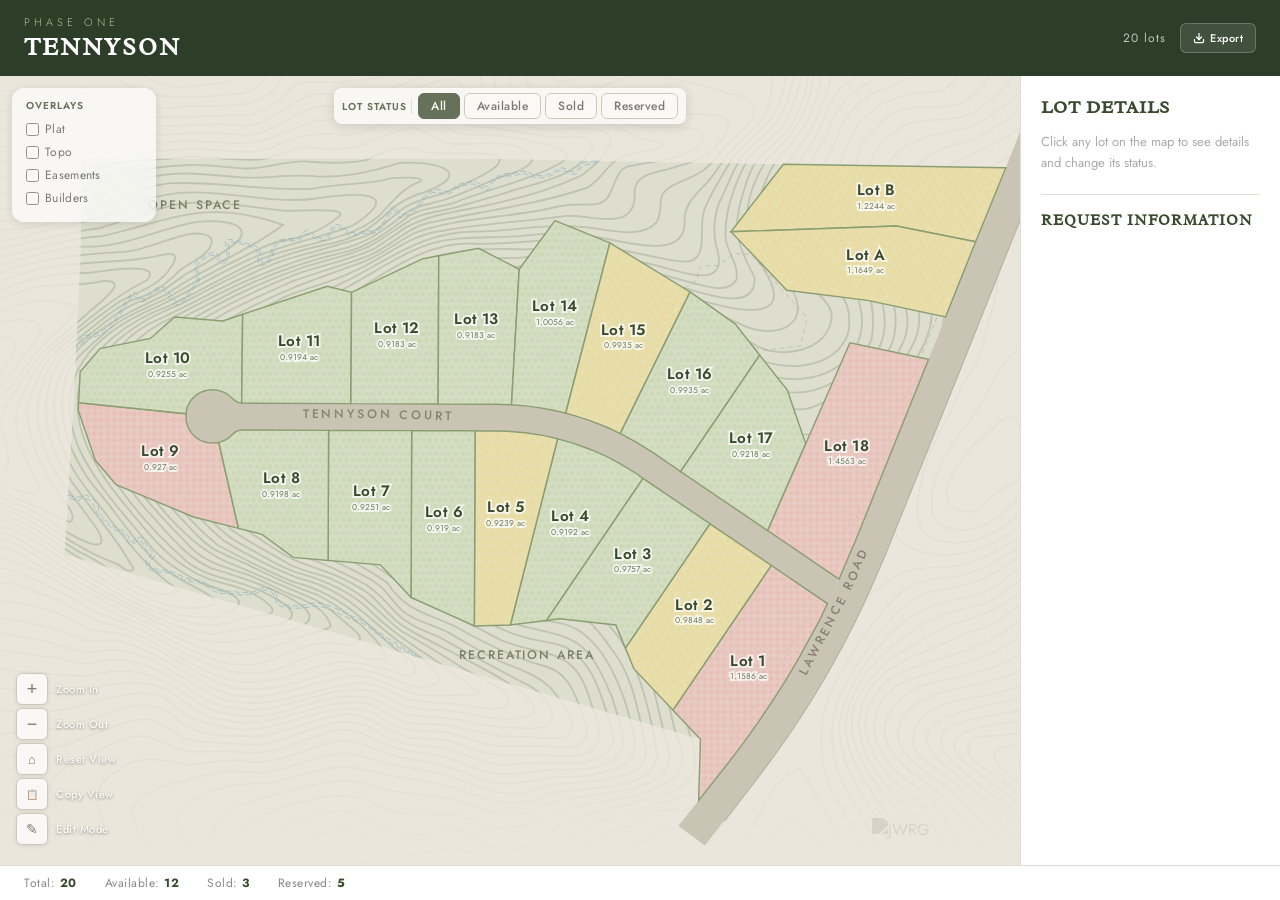
==== commit 94b2c686: "Add class CSS editors, vertex editing for polylines, and dev server no-cache fix - Style popover: pe" ====
--- a/tennyson-map.html
+++ b/tennyson-map.html
@@ -4,15 +4,16 @@
 <meta charset="UTF-8">
 <meta name="viewport" content="width=device-width, initial-scale=1.0">
 <title>Tennyson — Phase One</title>
+<link rel="stylesheet" href="map-styles.css">
 <style>
-  @import url('https://fonts.googleapis.com/css2?family=Buenard:wght@400;700&family=Jost:wght@300;400;500;600&display=swap');
+  @import url('https://fonts.googleapis.com/css2?family=Radley:ital@0;1&family=Jost:wght@300;400;500;600&display=swap');
 
   :root {
     --jwrg-primary: #3a4a2e;
     --jwrg-error: #dc2626;
     --jwrg-radius: 6px;
     --jwrg-font: 'Jost', sans-serif;
-    --jwrg-display: 'Buenard', Georgia, serif;
+    --jwrg-display: 'Radley', serif;
   }
   * { margin: 0; padding: 0; box-sizing: border-box; }
 
@@ -45,7 +46,7 @@
     margin-bottom: 2px;
   }
   header h1 {
-    font-family: 'Buenard', Georgia, serif;
+    font-family: 'Radley', serif;
     font-weight: 700;
     font-size: 24px;
     letter-spacing: 2px;
@@ -161,81 +162,6 @@
   }
   svg#map-svg:active { cursor: grabbing; }
 
-  .road-fill {
-    fill: none;
-    stroke: #cac4b4;
-    stroke-width: 42;
-    stroke-linecap: round;
-    stroke-linejoin: round;
-  }
-  .road-edge {
-    fill: none;
-    stroke: #b5ad9e;
-    stroke-width: 1;
-    stroke-linecap: round;
-    stroke-linejoin: round;
-  }
-  .stream-tob {
-    fill: none;
-    stroke: #7aabbf;
-    stroke-width: 2;
-    stroke-linecap: round;
-    stroke-linejoin: round;
-  }
-  .stream-buffer {
-    fill: none;
-    stroke: #7aabbf;
-    stroke-width: 1;
-    stroke-dasharray: 6,3;
-    opacity: 0.6;
-  }
-  .easement {
-    fill: none;
-    stroke: #e6a800;
-    stroke-width: 1.5;
-    stroke-dasharray: 5,3;
-    opacity: 0.5;
-  }
-  .lot {
-    fill: #ccd9b8;
-    stroke: #8a9e72;
-    stroke-width: 1.5;
-    cursor: pointer;
-    transition: fill 0.15s, stroke-width 0.15s, opacity 0.25s;
-  }
-  .lot:hover {
-    fill: #b8cda0;
-    stroke-width: 2.5;
-    stroke: #6a8a52;
-  }
-  .lot.selected {
-    stroke: #2c3e28;
-    stroke-width: 3;
-    filter: drop-shadow(0 0 6px rgba(44,62,40,0.4));
-  }
-  .lot.available { fill: url(#pat-available); }
-  .lot.sold { fill: url(#pat-sold); }
-  .lot.reserved { fill: url(#pat-reserved); }
-  .lot.dimmed { opacity: 0.2; }
-
-  .lot-label-group { pointer-events: none; }
-  .lot-label-num {
-    font-family: 'Jost', sans-serif;
-    font-size: 16px;
-    font-weight: 600;
-    fill: #3a4a2e;
-    text-anchor: middle;
-    dominant-baseline: middle;
-    letter-spacing: 0.5px;
-  }
-  .lot-label-acres {
-    font-family: 'Jost', sans-serif;
-    font-size: 9px;
-    font-weight: 400;
-    fill: #6b7a5a;
-    text-anchor: middle;
-    dominant-baseline: middle;
-  }
 
   .info-panel {
     width: 260px;
@@ -246,7 +172,7 @@
     flex-shrink: 0;
   }
   .panel-title {
-    font-family: 'Buenard', Georgia, serif;
+    font-family: 'Radley', serif;
     font-size: 18px;
     font-weight: 700;
     color: #3a4a2e;
@@ -354,17 +280,489 @@
     white-space: nowrap;
   }
 
-  .road-interior { fill: #cac4b4; stroke: none; pointer-events: none; }
-  .road-label {
+  /* ── Edit mode UI buttons (HTML context only) ───────────────────── */
+  #pick-elem-btn.active { background: #5a3a8e; border-color: #5a3a8e; color: #fff; }
+  #edit-btn.active { background: #3a4a2e; border-color: #3a4a2e; color: #fff; }
+
+  #edit-tools {
+    display: none;
+    position: absolute;
+    top: 80px;
+    right: 16px;
+    background: rgba(255,255,255,0.97);
+    border-radius: 8px;
+    padding: 11px 13px;
+    box-shadow: 0 2px 14px rgba(0,0,0,0.15);
     font-family: 'Jost', sans-serif;
-    font-size: 13px;
+    font-size: 11px;
+    width: 168px;
+    z-index: 20;
+  }
+  #edit-tools.open { display: block; }
+  .edit-tools-title {
+    font-size: 10px;
+    font-weight: 600;
+    letter-spacing: 1.5px;
+    text-transform: uppercase;
+    color: #3a4a2e;
+    margin-bottom: 7px;
+  }
+  .edit-hint {
+    color: #888;
+    line-height: 1.5;
+    margin-bottom: 9px;
+    font-size: 10.5px;
+  }
+  .edit-hint b { color: #555; font-weight: 600; }
+  .edit-tool-btn {
+    width: 100%;
+    margin-top: 5px;
+    padding: 5px;
+    font-size: 11px;
+    cursor: pointer;
+    border-radius: 4px;
+    font-family: 'Jost', sans-serif;
     font-weight: 500;
-    fill: #8a8274;
-    letter-spacing: 3px;
-    text-transform: uppercase;
+    letter-spacing: 0.3px;
+    border: 1px solid #c5bfb2;
+    background: #f5f1eb;
+    color: #444;
+  }
+  .edit-tool-btn:hover { background: #ede8e0; }
+  .edit-tool-btn.primary { background: #3a4a2e; color: #fff; border-color: #3a4a2e; }
+  .edit-tool-btn.primary:hover { background: #2c3e28; }
+
+  /* CSS editor floating panel */
+  #css-editor-panel {
+    display: none;
+    position: fixed;
+    top: 16px;
+    right: 204px;
+    width: 340px;
+    max-height: calc(100vh - 32px);
+    overflow-y: auto;
+    background: rgba(255,255,255,0.97);
+    border-radius: 8px;
+    padding: 12px 14px;
+    box-shadow: 0 2px 16px rgba(0,0,0,0.18);
+    font-family: 'Jost', sans-serif;
+    font-size: 11px;
+    z-index: 25;
+    flex-direction: column;
+    gap: 8px;
+  }
+  #css-editor-panel.open { display: flex; }
+  #css-editor-panel .panel-header {
+    display: flex;
+    justify-content: space-between;
+    align-items: center;
+  }
+  #css-editor-panel .panel-close-btn {
+    background: none; border: none; cursor: pointer;
+    font-size: 18px; color: #999; padding: 0; line-height: 1;
+  }
+  #css-editor-panel .panel-close-btn:hover { color: #333; }
+  /* ── Syntax-highlighted code editor (overlay technique) ─────────── */
+  .code-editor-wrap {
+    position: relative;
+    border: 1px solid #c5bfb2;
+    border-radius: 4px;
+    background: #faf9f6;
+  }
+  .code-editor-wrap:focus-within { border-color: #3a4a2e; background: #fff; }
+  .code-highlight {
+    position: absolute;
+    top: 0; left: 0; right: 0; bottom: 0;
+    font-family: 'Courier New', monospace;
+    font-size: 11px;
+    line-height: 1.5;
+    white-space: pre-wrap;
+    word-wrap: break-word;
+    overflow-wrap: break-word;
+    overflow: hidden;
     pointer-events: none;
-  }
+    box-sizing: border-box;
+    color: #333;
+    border-radius: 4px;
+    z-index: 0;
+  }
+  #css-editor-highlight    { padding: 7px; }
+  #elem-style-highlight    { padding: 5px 6px; }
+  #css-editor-ta {
+    font-family: 'Courier New', monospace;
+    font-size: 11px;
+    padding: 7px;
+    resize: none;
+    overflow: hidden;
+    color: transparent;
+    caret-color: #333;
+    background: transparent;
+    border: none;
+    outline: none;
+    line-height: 1.5;
+    min-height: 260px;
+    width: 100%;
+    box-sizing: border-box;
+    position: relative;
+    z-index: 1;
+  }
+  #css-editor-ta::placeholder,
+  .elem-field-ta::placeholder { color: #aaa; }
+  #css-editor-panel .panel-actions { display: flex; gap: 5px; }
+  #css-editor-panel .panel-actions .edit-tool-btn { flex: 1; margin-top: 0; }
+
+  /* Element style popover */
+  #elem-style-popover {
+    display: none;
+    position: fixed;
+    background: rgba(255,255,255,0.97);
+    border-radius: 8px;
+    padding: 10px 12px;
+    box-shadow: 0 2px 16px rgba(0,0,0,0.22);
+    font-family: 'Jost', sans-serif;
+    font-size: 11px;
+    z-index: 30;
+    width: 290px;
+    gap: 7px;
+    flex-direction: column;
+  }
+  #elem-style-popover.open { display: flex; }
+  #elem-style-popover .popover-header {
+    display: flex; justify-content: space-between; align-items: center;
+  }
+  #elem-style-popover .popover-tag {
+    font-size: 10px; font-weight: 600; letter-spacing: 1px;
+    text-transform: uppercase; color: #3a4a2e;
+  }
+  #elem-style-popover .popover-close {
+    background: none; border: none; cursor: pointer;
+    font-size: 18px; color: #999; padding: 0; line-height: 1;
+  }
+  #elem-style-popover .popover-close:hover { color: #333; }
+  .elem-field-row {
+    display: flex;
+    align-items: center;
+    gap: 6px;
+  }
+  .elem-field-row--top { align-items: flex-start; }
+  .elem-field-lbl {
+    font-size: 10px; font-weight: 600; color: #888; font-family: monospace;
+    width: 30px; flex-shrink: 0; text-align: right;
+  }
+  .elem-field-input {
+    flex: 1;
+    font-family: 'Courier New', monospace;
+    font-size: 11px;
+    border: 1px solid #c5bfb2;
+    border-radius: 4px;
+    padding: 4px 6px;
+    color: #333;
+    background: #faf9f6;
+    box-sizing: border-box;
+    min-width: 0;
+  }
+  .elem-field-input:focus { outline: none; border-color: #3a4a2e; background: #fff; }
+  .elem-field-ta {
+    flex: 1;
+    font-family: 'Courier New', monospace;
+    font-size: 11px;
+    padding: 5px 6px;
+    resize: none;
+    overflow: hidden;
+    min-height: 56px;
+    color: transparent;
+    caret-color: #333;
+    line-height: 1.5;
+    background: transparent;
+    border: none;
+    outline: none;
+    box-sizing: border-box;
+    min-width: 0;
+    position: relative;
+    z-index: 1;
+    width: 100%;
+  }
+  #elem-style-popover .panel-actions { display: flex; gap: 5px; }
+  #elem-style-popover .panel-actions .edit-tool-btn { flex: 1; margin-top: 0; }
+
+  /* ── Per-class CSS editors in style popover ─────────────────────── */
+  #elem-cls-editors { display: flex; flex-direction: column; gap: 5px; }
+  .cls-editor-section { display: flex; flex-direction: column; gap: 2px; }
+  .cls-editor-header {
+    font-size: 10px; font-weight: 600; color: #5a3e8a; font-family: monospace;
+    padding-left: 2px; letter-spacing: 0;
+  }
+  .cls-editor-section .code-editor-wrap { min-width: 0; }
+
+  /* ── Draggable panel headers ────────────────────────────────────── */
+  #css-editor-panel .panel-header,
+  #elem-style-popover .popover-header {
+    cursor: grab;
+    user-select: none;
+  }
+  #css-editor-panel .panel-header:active,
+  #elem-style-popover .popover-header:active { cursor: grabbing; }
+
+  /* ── CSS syntax token colors ─────────────────────────────────────
+     Rules here must NOT change font-size, font-weight, font-style, padding,
+     or letter-spacing — any metric change mis-aligns the highlight overlay
+     with the transparent textarea above it, breaking cursor detection.    */
+  .css-tok-selector { color: #5a3e8a; }
+  .css-tok-prop     { color: #0066aa; }
+  .css-tok-punct    { color: #777; }
+  .css-tok-comment  { color: #999; }
+  /* Color chip: background + border-radius only — zero layout impact */
+  .css-color-chip {
+    border-radius: 3px;
+    box-shadow: inset 0 0 0 1px rgba(0,0,0,0.18);
+  }
+  /* In the read-only computed-style display (plain <div>, no overlay),
+     decorative weight/style changes are fine. */
+  .elem-computed-display .css-tok-selector { font-weight: 600; }
+  .elem-computed-display .css-tok-comment  { font-style: italic; }
+  .elem-computed-display .css-color-chip   { padding: 1px 5px; font-size: 10px; font-weight: 600; }
+
+  /* ── Element computed style display ────────────────────────────── */
+  .elem-computed-display {
+    flex: 1;
+    font-family: 'Courier New', monospace;
+    font-size: 10px;
+    line-height: 1.5;
+    color: #666;
+    background: #f4f2ee;
+    border: 1px solid #d8d2c8;
+    border-radius: 4px;
+    padding: 4px 6px;
+    white-space: pre-wrap;
+    word-break: break-all;
+    min-width: 0;
+    max-height: 80px;
+    overflow-y: auto;
+  }
+  .elem-computed-display:empty { display: none; }
+
+  /* ── Color picker ──────────────────────────────────────────────── */
+  #color-picker-popup {
+    display: none;
+    position: fixed;
+    z-index: 50;
+    background: rgba(255,255,255,0.98);
+    border-radius: 8px;
+    box-shadow: 0 4px 24px rgba(0,0,0,0.28);
+    padding: 10px;
+    flex-direction: column;
+    gap: 7px;
+    width: 216px;
+    font-family: 'Jost', sans-serif;
+    font-size: 11px;
+  }
+  #color-picker-popup.open { display: flex; }
+  #cp-gradient { display: block; border-radius: 4px; cursor: crosshair; width: 196px; height: 148px; }
+  #cp-hue, #cp-alpha { display: block; border-radius: 3px; cursor: pointer; width: 196px; height: 14px; }
+  .cp-row { display: flex; align-items: center; gap: 7px; }
+  .cp-swatch-wrap {
+    width: 26px; height: 26px; border-radius: 4px; flex-shrink: 0;
+    border: 1px solid #c5bfb2; position: relative; overflow: hidden;
+    background-image: linear-gradient(45deg,#ccc 25%,#fff 25%,#fff 50%,#ccc 50%,#ccc 75%,#fff 75%);
+    background-size: 8px 8px;
+  }
+  #cp-swatch { position: absolute; inset: 0; }
+  #cp-hex-input {
+    flex: 1; font-family: 'Courier New', monospace; font-size: 12px;
+    border: 1px solid #c5bfb2; border-radius: 4px; padding: 4px 6px; color: #333;
+    min-width: 0;
+  }
+  #cp-hex-input:focus { outline: none; border-color: #3a4a2e; }
+  #cp-alpha-val {
+    width: 36px; font-family: monospace; font-size: 11px; text-align: center;
+    border: 1px solid #c5bfb2; border-radius: 4px; padding: 3px 4px; color: #333;
+  }
+  #cp-alpha-val:focus { outline: none; border-color: #3a4a2e; }
+  #cp-strip-label { font-size: 9px; color: #999; letter-spacing: 0.5px; }
+  .cp-actions { display: flex; gap: 5px; }
+  .cp-actions .edit-tool-btn { flex: 1; margin-top: 0; }
+  /* Highlight color swatches in textareas (visual hint) */
+  .cp-has-color { cursor: pointer; }
+
   .export-note { font-size: 11px; color: #bbb; margin-top: 20px; line-height: 1.5; }
+
+  /* ── Elements panel ─────────────────────────────────────────────── */
+  #elem-panel {
+    display: none;
+    position: fixed;
+    top: 16px;
+    left: 16px;
+    width: 280px;
+    height: 420px;
+    min-width: 180px;
+    min-height: 160px;
+    max-width: calc(100vw - 32px);
+    max-height: calc(100vh - 32px);
+    overflow: hidden;
+    background: rgba(255,255,255,0.97);
+    border-radius: 8px;
+    box-shadow: 0 2px 16px rgba(0,0,0,0.18);
+    font-family: 'Jost', sans-serif;
+    font-size: 11px;
+    z-index: 25;
+    flex-direction: column;
+  }
+  .ep-resize-e, .ep-resize-s, .ep-resize-se {
+    position: absolute;
+    z-index: 1;
+  }
+  .ep-resize-e {
+    top: 8px; right: 0; bottom: 8px; width: 5px;
+    cursor: ew-resize;
+  }
+  .ep-resize-s {
+    bottom: 0; left: 8px; right: 8px; height: 5px;
+    cursor: ns-resize;
+  }
+  .ep-resize-se {
+    right: 0; bottom: 0; width: 12px; height: 12px;
+    cursor: se-resize;
+  }
+  .ep-resize-se::after {
+    content: '';
+    position: absolute;
+    right: 3px; bottom: 3px;
+    width: 6px; height: 6px;
+    border-right: 2px solid #bbb;
+    border-bottom: 2px solid #bbb;
+    border-radius: 1px;
+  }
+  #elem-panel.open { display: flex; }
+  #elem-panel .panel-header {
+    display: flex;
+    justify-content: space-between;
+    align-items: center;
+    padding: 10px 12px 8px;
+    border-bottom: 1px solid #e8e4dc;
+    cursor: grab;
+    user-select: none;
+    flex-shrink: 0;
+  }
+  #elem-panel .panel-header:active { cursor: grabbing; }
+  #elem-panel .panel-close-btn {
+    background: none; border: none; cursor: pointer;
+    font-size: 18px; color: #999; padding: 0; line-height: 1;
+  }
+  #elem-panel .panel-close-btn:hover { color: #333; }
+  #elem-panel-list {
+    overflow-y: auto;
+    flex: 1;
+    padding: 3px 0;
+  }
+  .ep-row {
+    display: flex;
+    align-items: center;
+    gap: 1px;
+    padding: 2px 4px 2px 0;
+    cursor: default;
+    border-radius: 3px;
+    min-height: 22px;
+  }
+  .ep-row:hover { background: #f0f4e8; }
+  .ep-row.ep-selected { background: #e0edcc; }
+  .ep-row.ep-hidden-row { opacity: 0.45; }
+  .ep-toggle {
+    width: 14px;
+    height: 14px;
+    display: flex;
+    align-items: center;
+    justify-content: center;
+    cursor: pointer;
+    flex-shrink: 0;
+    font-size: 8px;
+    color: #888;
+    border-radius: 2px;
+    user-select: none;
+    border: none;
+    background: none;
+    padding: 0;
+  }
+  .ep-toggle:hover { background: #ddd; }
+  .ep-cb {
+    width: 11px;
+    height: 11px;
+    flex-shrink: 0;
+    accent-color: #5a3a8e;
+    cursor: pointer;
+    margin: 0 1px;
+  }
+  .ep-label {
+    flex: 1;
+    min-width: 0;
+    overflow: hidden;
+    text-overflow: ellipsis;
+    white-space: nowrap;
+    font-size: 11px;
+    color: #333;
+    cursor: pointer;
+    padding: 1px 3px;
+    border-radius: 2px;
+  }
+  .ep-label:hover { color: #1a3010; }
+  .ep-tag { color: #999; font-size: 10px; }
+  .ep-eid { color: #5a3e8a; font-weight: 600; }
+  .ep-cls { color: #0066aa; }
+  .ep-vis {
+    width: 18px;
+    height: 18px;
+    display: flex;
+    align-items: center;
+    justify-content: center;
+    cursor: pointer;
+    flex-shrink: 0;
+    border-radius: 3px;
+    font-size: 12px;
+    color: #bbb;
+    border: none;
+    background: none;
+    padding: 0;
+    line-height: 1;
+  }
+  .ep-vis:hover { background: #e8e4dc; color: #333; }
+  .ep-actions {
+    display: flex;
+    gap: 0;
+    flex-shrink: 0;
+    opacity: 0;
+    transition: opacity 0.1s;
+  }
+  .ep-row:hover .ep-actions { opacity: 1; }
+  .ep-act-btn {
+    width: 18px;
+    height: 18px;
+    display: flex;
+    align-items: center;
+    justify-content: center;
+    cursor: pointer;
+    border-radius: 3px;
+    font-size: 11px;
+    color: #999;
+    border: none;
+    background: none;
+    padding: 0;
+    flex-shrink: 0;
+    line-height: 1;
+  }
+  .ep-act-btn:hover { background: #e8e4dc; color: #333; }
+  .ep-act-btn.ep-del:hover { background: #f0d0d0; color: #9a1010; }
+  #elem-panel-toolbar {
+    display: flex;
+    gap: 4px;
+    padding: 6px 10px;
+    border-top: 1px solid #e8e4dc;
+    flex-shrink: 0;
+  }
+  #elem-panel-toolbar .edit-tool-btn {
+    flex: 1;
+    margin-top: 0;
+    font-size: 10px;
+    padding: 4px 4px;
+  }
 
   /* Topo overlay */
   #topo-controls {
@@ -412,15 +810,6 @@
   #plat-controls .val { min-width: 36px; text-align: right; color: #555; }
   .btn-overlay.active { background: #3a4a2e; color: #fff; border-color: #2a3a1e; }
 
-  /* Builder lot strokes */
-  .builder-dot {
-    pointer-events: none;
-    opacity: 0;
-    transition: opacity 0.3s;
-  }
-  .builder-dot.show { opacity: 1; }
-  .builder-dot.dimmed { opacity: 0.15; }
-  #plat-overlay, #topo-overlay { transition: opacity 0.35s; }
 
   #builder-legend {
     display: flex;
@@ -505,7 +894,7 @@
     border-top: 1px solid #e0ddd6;
   }
   .info-panel .form-section-title {
-    font-family: 'Buenard', Georgia, serif;
+    font-family: 'Radley', serif;
     font-size: 15px;
     font-weight: 700;
     color: #3a4a2e;
@@ -703,7 +1092,7 @@
     box-shadow: 0 8px 40px rgba(0,0,0,0.28);
   }
   .exp-title {
-    font-family: 'Buenard', Georgia, serif;
+    font-family: 'Radley', serif;
     font-size: 17px;
     font-weight: 700;
     color: #3a4a2e;
@@ -816,7 +1205,7 @@
     <h1>Tennyson</h1>
   </div>
   <div class="header-right">
-    <div class="meta">18 lots</div>
+    <div class="meta">20 lots</div>
     <button class="header-btn" onclick="openSaveAsModal()" title="Export map">
       <svg width="12" height="12" viewBox="0 0 24 24" fill="none" stroke="currentColor" stroke-width="2.5" stroke-linecap="round" stroke-linejoin="round"><path d="M21 15v4a2 2 0 01-2 2H5a2 2 0 01-2-2v-4"/><polyline points="7 10 12 15 17 10"/><line x1="12" y1="15" x2="12" y2="3"/></svg>
       <span>Export</span>
@@ -837,6 +1226,7 @@
       <div class="legend-title">Overlays</div>
       <label class="legend-overlay-item"><input type="checkbox" id="cb-plat" onchange="togglePlatOverlay()"> Plat</label>
       <label class="legend-overlay-item"><input type="checkbox" id="cb-topo" onchange="toggleTopoOverlay()"> Topo</label>
+      <label class="legend-overlay-item"><input type="checkbox" id="cb-easements" onchange="toggleEasementOverlay()"> Easements</label>
       <label class="legend-overlay-item"><input type="checkbox" id="cb-builders" onchange="toggleBuilderView()"> Builders</label>
       <div id="builder-list"></div>
     </div>
@@ -845,6 +1235,103 @@
       <div class="zoom-row"><button class="zoom-btn" title="Zoom out" onclick="adjustZoom(0.8)">&minus;</button><span class="zoom-lbl">Zoom Out</span></div>
       <div class="zoom-row"><button class="zoom-btn" title="Reset view" onclick="resetView()" style="font-size:13px">&#8962;</button><span class="zoom-lbl">Reset View</span></div>
       <div class="zoom-row"><button class="zoom-btn" id="copy-view-btn" title="Copy current view" onclick="copyView()" style="font-size:10px">&#128203;</button><span class="zoom-lbl">Copy View</span></div>
+      <div class="zoom-row"><button class="zoom-btn" id="edit-btn" title="Edit mode" onclick="toggleEditMode()" style="font-size:14px">&#9998;</button><span class="zoom-lbl">Edit Mode</span></div>
+    </div>
+
+    <!-- Edit mode tools panel -->
+    <div id="edit-tools">
+      <div class="edit-tools-title">Edit Mode</div>
+      <div class="edit-hint"><b>Drag</b> labels to reposition.<br><b>Click</b> a lot to cycle status.</div>
+      <button class="edit-tool-btn" id="pick-elem-btn" onclick="toggleStylePicker()">&#9654; Pick Element Style</button>
+      <button class="edit-tool-btn" onclick="openCSSEditor()">Edit Map CSS</button>
+      <button class="edit-tool-btn" onclick="openElemPanel()">&#9776; Elements</button>
+      <button class="edit-tool-btn" onclick="resetAllLabels()">Reset Label Positions</button>
+      <button class="edit-tool-btn primary" onclick="copyEditChanges()">Copy Changes</button>
+      <button class="edit-tool-btn primary" id="save-files-btn" onclick="saveToFiles()" style="display:none">Save to Files</button>
+    </div>
+
+    <!-- CSS editor floating panel -->
+    <div id="css-editor-panel">
+      <div class="panel-header">
+        <div class="edit-tools-title" style="margin:0">Map CSS</div>
+        <button class="panel-close-btn" onclick="closeCSSEditor()">&times;</button>
+      </div>
+      <div class="code-editor-wrap">
+        <div class="code-highlight" id="css-editor-highlight"></div>
+        <textarea id="css-editor-ta" spellcheck="false"></textarea>
+      </div>
+      <div class="panel-actions">
+        <button class="edit-tool-btn" onclick="resetCSSOverride()">Reset</button>
+        <button class="edit-tool-btn" onclick="copyCSSOverride()">Copy</button>
+        <button class="edit-tool-btn primary" onclick="applyCSSOverride()">Apply</button>
+      </div>
+    </div>
+
+    <!-- Per-element inline style popover -->
+    <div id="elem-style-popover">
+      <div class="popover-header">
+        <span class="popover-tag" id="elem-style-label">Element</span>
+        <button class="popover-close" onclick="closeElemStylePopover()">&times;</button>
+      </div>
+      <div class="elem-field-row">
+        <label class="elem-field-lbl">id</label>
+        <input id="elem-style-id" class="elem-field-input" type="text" spellcheck="false" placeholder="none">
+      </div>
+      <div class="elem-field-row">
+        <label class="elem-field-lbl">class</label>
+        <input id="elem-style-cls" class="elem-field-input" type="text" spellcheck="false" placeholder="none">
+      </div>
+      <div id="elem-cls-editors"></div>
+      <div class="elem-field-row elem-field-row--top">
+        <label class="elem-field-lbl">style</label>
+        <div class="code-editor-wrap" style="flex:1;min-width:0">
+          <div class="code-highlight" id="elem-style-highlight"></div>
+          <textarea id="elem-style-ta" class="elem-field-ta" spellcheck="false" placeholder="fill: red; stroke-width: 2;"></textarea>
+        </div>
+      </div>
+      <div class="panel-actions">
+        <button class="edit-tool-btn" onclick="closeElemStylePopover()">Cancel</button>
+        <button class="edit-tool-btn primary" onclick="applyElemStyle()">Apply</button>
+      </div>
+    </div>
+
+    <!-- Color picker popup -->
+    <div id="color-picker-popup">
+      <canvas id="cp-gradient" width="196" height="148"></canvas>
+      <div>
+        <div id="cp-strip-label">HUE</div>
+        <canvas id="cp-hue" width="196" height="14"></canvas>
+      </div>
+      <div>
+        <div id="cp-strip-label">ALPHA</div>
+        <canvas id="cp-alpha" width="196" height="14"></canvas>
+      </div>
+      <div class="cp-row">
+        <div class="cp-swatch-wrap"><div id="cp-swatch"></div></div>
+        <input id="cp-hex-input" type="text" spellcheck="false" maxlength="9">
+        <input id="cp-alpha-val" type="text" spellcheck="false" maxlength="4" title="Alpha 0–1">
+      </div>
+      <div class="cp-actions">
+        <button class="edit-tool-btn" onclick="closeColorPicker()">Cancel</button>
+        <button class="edit-tool-btn primary" onclick="applyColorPicker()">Apply</button>
+      </div>
+    </div>
+
+    <!-- Elements panel -->
+    <div id="elem-panel">
+      <div class="panel-header" id="elem-panel-header">
+        <div class="edit-tools-title" style="margin:0">Elements</div>
+        <button class="panel-close-btn" onclick="closeElemPanel()">&times;</button>
+      </div>
+      <div id="elem-panel-list"></div>
+      <div id="elem-panel-toolbar">
+        <button class="edit-tool-btn" onclick="groupCheckedElems()" title="Wrap checked elements in a &lt;g&gt;">Group</button>
+        <button class="edit-tool-btn" onclick="ungroupSelectedElem()" title="Dissolve selected &lt;g&gt; into its parent">Ungroup</button>
+        <button class="edit-tool-btn" onclick="refreshElemPanel()" title="Refresh element list">&#8635; Refresh</button>
+      </div>
+      <div class="ep-resize-e"  data-ep-resize="e"></div>
+      <div class="ep-resize-s"  data-ep-resize="s"></div>
+      <div class="ep-resize-se" data-ep-resize="se"></div>
     </div>
 
     <div class="jwrg-watermark">
@@ -856,8 +1343,8 @@
       <div class="ctrl-title">Plat Overlay</div>
       <label><span class="lbl">Opacity</span><input type="range" id="oc-opacity" min="5" max="100" value="50" oninput="updateOverlay()"><span class="val" id="v-opacity">50%</span></label>
       <label><span class="lbl">Scale</span><input type="range" id="oc-scale" min="80" max="120" value="100" oninput="updateOverlay()"><span class="val" id="v-scale">1.00</span></label>
-      <label><span class="lbl">X offset</span><input type="range" id="oc-dx" min="-150" max="150" value="37" oninput="updateOverlay()"><span class="val" id="v-dx">0</span></label>
-      <label><span class="lbl">Y offset</span><input type="range" id="oc-dy" min="-150" max="150" value="26" oninput="updateOverlay()"><span class="val" id="v-dy">0</span></label>
+      <label><span class="lbl">X offset</span><input type="range" id="oc-dx" min="-150" max="150" value="0" oninput="updateOverlay()"><span class="val" id="v-dx">0</span></label>
+      <label><span class="lbl">Y offset</span><input type="range" id="oc-dy" min="-150" max="150" value="0" oninput="updateOverlay()"><span class="val" id="v-dy">0</span></label>
       <label><span class="lbl">Rotate</span><input type="range" id="oc-rot" min="-15" max="15" value="0" step="0.5" oninput="updateOverlay()"><span class="val" id="v-rot">0°</span></label>
       <label><span class="lbl">Mirror</span><span style="display:flex;gap:10px;align-items:center;flex:1;padding-left:4px">H <input type="checkbox" id="oc-fliph" onchange="updateOverlay()"> &nbsp;V <input type="checkbox" id="oc-flipv" onchange="updateOverlay()"></span></label>
       <button style="margin-top:6px;width:100%;padding:4px;font-size:11px;cursor:pointer;background:#3a4a2e;color:#fff;border:none;border-radius:4px" onclick="copyOverlaySettings()">Copy Settings</button>
@@ -954,6 +1441,9 @@
 let scale = 1.2009865115336706, panX = -99.12704415773533, panY = -109.15939821558845, isPanning = false, startPX, startPY;
 let _zoomAnimating = false, _zoomAnimStart = null;
 let _zoomFrom = {}, _zoomTo = {};
+let editMode = false, stylePickerMode = false, labelOffsets = {}, _lastRows = [], elemOverrides = {}, _classOverrides = {};
+let _drag = null;
+let _vertexDrag = null, _vertexLayer = null, _vertexEditTarget = null, _vertexDblClick = null;
 const ZOOM_ANIM_MS = 260;
 
 function zoomTo(newScale, newPanX, newPanY) {
@@ -1000,8 +1490,8 @@
   statuses = {};
   const builderMap = new Map();
   rows.forEach(row => {
-    const id = +row.lot_id;
-    LOT_DATA.push({ id, acres: +row.acres });
+    const id = row.lot_id;
+    LOT_DATA.push({ id, number: row.lot_number, acres: +row.acres });
     statuses[id] = row.status || 'available';
     if (row.builder_name) {
       if (!builderMap.has(row.builder_name)) {
@@ -1019,11 +1509,61 @@
   BUILDER_DATA.forEach(b => b.lots.forEach(id => builderByLot[id] = b));
 }
 
+// ── Polygon centroid (area-weighted, not vertex mean) ─────────────
+function polygonCentroid(coords) {
+  let area = 0, cx = 0, cy = 0;
+  const n = coords.length;
+  for (let i = 0; i < n; i++) {
+    const [x0, y0] = coords[i];
+    const [x1, y1] = coords[(i + 1) % n];
+    const cross = x0 * y1 - x1 * y0;
+    area += cross;
+    cx += (x0 + x1) * cross;
+    cy += (y0 + y1) * cross;
+  }
+  area *= 0.5;
+  if (Math.abs(area) < 1e-6) {
+    return [
+      coords.reduce((s, c) => s + c[0], 0) / n,
+      coords.reduce((s, c) => s + c[1], 0) / n
+    ];
+  }
+  return [cx / (6 * area), cy / (6 * area)];
+}
+
 // ── Populate SVG lot labels from CSV rows ─────────────────────────
 function populateLabels(rows) {
+  const labelsG = document.querySelector('#map-svg .labels');
+  const ns = 'http://www.w3.org/2000/svg';
   rows.forEach(row => {
-    const g = document.querySelector(`.lot-label-group[data-lot-id="${row.lot_id}"]`);
-    if (!g) return;
+    let g = document.querySelector(`.lot-label-group[data-lot-id="${row.lot_id}"]`);
+    if (!g) {
+      const lotEl = document.getElementById('lot-' + row.lot_id);
+      if (!lotEl || !labelsG) return;
+      const pts = lotEl.getAttribute('points');
+      if (!pts) return;
+      const nums = pts.trim().split(/[\s,]+/).map(Number).filter(n => !isNaN(n));
+      const coords = [];
+      for (let i = 0; i + 1 < nums.length; i += 2) coords.push([nums[i], nums[i+1]]);
+      if (!coords.length) return;
+      const [cx, cy] = polygonCentroid(coords);
+      g = document.createElementNS(ns, 'g');
+      g.classList.add('lot-label-group');
+      g.setAttribute('data-lot-id', row.lot_id);
+      const savedOff = labelOffsets[row.lot_id];
+      g.setAttribute('transform', savedOff ? `translate(${savedOff.cx},${savedOff.cy})` : `translate(${cx},${cy})`);
+      const numEl = document.createElementNS(ns, 'text');
+      numEl.classList.add('lot-label-num');
+      numEl.setAttribute('x', '0');
+      numEl.setAttribute('y', '-8');
+      g.appendChild(numEl);
+      const acresEl = document.createElementNS(ns, 'text');
+      acresEl.classList.add('lot-label-acres');
+      acresEl.setAttribute('x', '0');
+      acresEl.setAttribute('y', '8');
+      g.appendChild(acresEl);
+      labelsG.appendChild(g);
+    }
     const numEl = g.querySelector('.lot-label-num');
     const acresEl = g.querySelector('.lot-label-acres');
     if (numEl) numEl.textContent = 'Lot ' + row.lot_number;
@@ -1043,21 +1583,26 @@
   });
 }
 
-// ── Load SVG + CSV from embedded <script> data blocks ─────────────
-function loadResources() {
+// ── Load SVG + CSV from external files ─────────────────────────────
+async function loadResources() {
   const container = document.getElementById('map-svg-container');
-  const svgText = document.getElementById('map-svg-src').textContent;
-  const csvText = document.getElementById('lots-data').textContent;
+  const [svgText, csvText] = await Promise.all([
+    fetch('tennyson-map.svg', {cache: 'no-store'}).then(r => r.text()),
+    fetch('tennyson-lots.csv', {cache: 'no-store'}).then(r => r.text()),
+  ]);
   container.innerHTML = svgText;
-  const rows = parseCSV(csvText);
-  rebuildFromCSV(rows);
-  populateLabels(rows);
+  _lastRows = parseCSV(csvText);
+  rebuildFromCSV(_lastRows);
+  _restoreSavedState();     // load saved labelOffsets before populateLabels uses them
+  populateLabels(_lastRows);
   rebuildBuilderLegend();
   LOT_DATA.forEach(lot => {
     const el = document.getElementById('lot-' + lot.id);
     if (el) { el.classList.remove('available','sold','reserved'); el.classList.add(statuses[lot.id] || 'available'); }
   });
   init();
+  initEditHandlers();
+  captureOrigLabelTransforms();
 }
 
 function init() {
@@ -1074,11 +1619,19 @@
   initPanZoom();
   applyTransform();
   updateStats();
+  // Ensure background topo is visible
+  const topoEl = document.getElementById('topo-bg');
+  if (topoEl) topoEl.style.display = 'block';
 }
 
 function onLotClick(e) {
   e.stopPropagation();
-  selectLot(parseInt(e.currentTarget.dataset.lot));
+  if (editMode && (stylePickerMode || e.shiftKey)) { openElemStylePopover(e.currentTarget, e.clientX, e.clientY); return; }
+  if (editMode) {
+    cycleStatus(e.currentTarget.dataset.lot);
+  } else {
+    selectLot(e.currentTarget.dataset.lot);
+  }
 }
 
 function selectLot(id) {
@@ -1092,7 +1645,7 @@
   const lot = LOT_DATA.find(l => l.id === id);
   document.getElementById('no-sel').style.display = 'none';
   document.getElementById('lot-info').classList.add('show');
-  document.getElementById('d-num').textContent = 'Lot ' + id;
+  document.getElementById('d-num').textContent = 'Lot ' + (lot ? lot.number : id);
   document.getElementById('d-acres').textContent = lot ? lot.acres + ' ac' : '—';
   renderBadge(statuses[id]);
   const b = builderByLot[id];
@@ -1135,7 +1688,7 @@
     [...document.querySelectorAll('.builder-cb:checked')].map(cb => +cb.dataset.idx)
   );
   document.querySelectorAll('.builder-dot').forEach(dot => {
-    const id = parseInt(dot.dataset.lot);
+    const id = dot.dataset.lot;
     const b = builderByLot[id];
     if (!b) return;
     const idx = BUILDER_DATA.indexOf(b);
@@ -1149,7 +1702,7 @@
   const ns = 'http://www.w3.org/2000/svg';
   const defs = document.querySelector('#map-svg defs');
   document.querySelectorAll('[id^="lot-"]').forEach(lotEl => {
-    const lotId = parseInt(lotEl.id.replace('lot-', ''));
+    const lotId = lotEl.id.replace('lot-', '');
     const b = builderByLot[lotId];
     if (!b) return;
     const points = lotEl.getAttribute('points');
@@ -1191,7 +1744,7 @@
 
 function applyFilter(filter) {
   document.querySelectorAll('.lot').forEach(el => {
-    const id = parseInt(el.dataset.lot);
+    const id = el.dataset.lot;
     el.classList.toggle('dimmed', filter !== 'all' && statuses[id] !== filter);
   });
 }
@@ -1252,15 +1805,19 @@
     document.getElementById('plat-controls').style.display = 'none';
     document.querySelector('.labels').style.display = '';
   }
-  // Return topo overlay to background
+  // Hide topo overlay
   if (topoFg) {
     topoFg = false;
     document.getElementById('cb-topo').checked = false;
-    const img = document.getElementById('topo-overlay');
-    const svg = document.getElementById('map-svg');
-    svg.insertBefore(img, svg.children[2]);
-    img.style.opacity = '0.1';
+    document.getElementById('topo-overlay').style.opacity = '0';
     document.getElementById('topo-controls').style.display = 'none';
+  }
+  // Hide easement overlay
+  const easeCb = document.getElementById('cb-easements');
+  if (easeCb && easeCb.checked) {
+    easeCb.checked = false;
+    const g = document.getElementById('easement-overlay');
+    if (g) g.style.display = 'none';
   }
 }
 
@@ -1299,6 +1856,7 @@
   // Mouse drag pan
   svg.addEventListener('mousedown', e => {
     if (e.target.classList.contains('lot')) return;
+    if (editMode && e.target.closest('.lot-label-group')) return;
     isPanning = true;
     startPX = e.clientX - panX;
     startPY = e.clientY - panY;
@@ -1366,7 +1924,1335 @@
   svg.addEventListener('touchend', () => { isTouchPanning = false; });
 }
 
-document.addEventListener('DOMContentLoaded', loadResources);
+// ── Edit mode ──────────────────────────────────────────────────────
+function toggleEditMode() {
+  editMode = !editMode;
+  const svg = document.getElementById('map-svg');
+  const btn = document.getElementById('edit-btn');
+  const panel = document.getElementById('edit-tools');
+  svg.classList.toggle('edit-mode', editMode);
+  btn.classList.toggle('active', editMode);
+  panel.classList.toggle('open', editMode);
+  if (!editMode) {
+    closeCSSEditor();
+    closeElemStylePopover();
+    closeElemPanel();
+    clearVertexAnchors();
+    _epSetSelected(null);
+    if (stylePickerMode) toggleStylePicker();
+  }
+}
+
+function svgPoint(e) {
+  const svg = document.getElementById('map-svg');
+  const pt = svg.createSVGPoint();
+  pt.x = e.clientX; pt.y = e.clientY;
+  return pt.matrixTransform(svg.getScreenCTM().inverse());
+}
+
+function parseTranslate(t) {
+  // Handles both translate(x,y) and translate(x y)
+  const m = (t || '').match(/translate\(\s*([^\s,)]+)[\s,]+([^\s,)]+)/);
+  return m ? [parseFloat(m[1]), parseFloat(m[2])] : [0, 0];
+}
+
+function initEditHandlers() {
+  const svgEl = document.getElementById('map-svg');
+
+  svgEl.addEventListener('mousedown', e => {
+    if (!editMode) return;
+    // Style picker mode and shift+click → element style editor (handled on click)
+    if (stylePickerMode || e.shiftKey) return;
+
+    // Panel-selected element drag
+    if (_epSelected) {
+      const selEl = _epGetElem(_epSelected);
+      if (selEl && (e.target === selEl || selEl.contains(e.target))) {
+        e.stopPropagation();
+        e.preventDefault();
+        const sp = svgPoint(e);
+        _drag = { g: selEl, startSvgX: sp.x, startSvgY: sp.y,
+                  origTransform: selEl.getAttribute('transform') || '', isElemDrag: true };
+        selEl.classList.add('dragging');
+        return;
+      }
+    }
+
+    // Find draggable label target
+    const g = e.target.closest('.lot-label-group');
+    const areaLbl = !g && e.target.closest('.area-label');
+    const roadLbl = !g && !areaLbl && e.target.closest('.road-label');
+    const draggable = g || areaLbl || roadLbl;
+    if (!draggable) return;
+
+    e.stopPropagation();
+    e.preventDefault();
+    const [cx, cy] = parseTranslate(draggable.getAttribute('transform'));
+    const sp = svgPoint(e);
+    const key = draggable.id || draggable.dataset.lotId || '';
+    _drag = { key, g: draggable, startSvgX: sp.x, startSvgY: sp.y, origCx: cx, origCy: cy };
+    draggable.classList.add('dragging');
+  });
+
+  window.addEventListener('mousemove', e => {
+    if (_vertexDrag) {
+      const sp = svgPoint(e);
+      const newX = _vertexDrag.origX + (sp.x - _vertexDrag.startSvg.x);
+      const newY = _vertexDrag.origY + (sp.y - _vertexDrag.startSvg.y);
+      _vertexDrag.circle.setAttribute('cx', newX);
+      _vertexDrag.circle.setAttribute('cy', newY);
+      const pts = _parsePolyPoints(_vertexDrag.poly);
+      pts[_vertexDrag.idx] = [newX, newY];
+      _vertexDrag.poly.setAttribute('points', pts.map(([x, y]) => `${x} ${y}`).join(' '));
+      return;
+    }
+    if (!_drag) return;
+    const sp = svgPoint(e);
+    if (_drag.isElemDrag) {
+      const dx = sp.x - _drag.startSvgX;
+      const dy = sp.y - _drag.startSvgY;
+      const base = _drag.origTransform;
+      _drag.g.setAttribute('transform', `translate(${dx.toFixed(2)},${dy.toFixed(2)})${base ? ' ' + base : ''}`);
+    } else {
+      const newX = _drag.origCx + (sp.x - _drag.startSvgX);
+      const newY = _drag.origCy + (sp.y - _drag.startSvgY);
+      _drag.g.setAttribute('transform', `translate(${newX},${newY})`);
+    }
+  });
+
+  window.addEventListener('mouseup', () => {
+    if (_vertexDrag) { _vertexDrag = null; return; }
+    if (!_drag) return;
+    if (_drag.isElemDrag) {
+      _drag.g.classList.remove('dragging');
+      _drag = null;
+      return;
+    }
+    const t = _drag.g.getAttribute('transform') || '';
+    const [cx, cy] = parseTranslate(t);
+    if (_drag.key) labelOffsets[_drag.key] = { cx, cy };
+    _drag.g.classList.remove('dragging');
+    _drag = null;
+  });
+
+  // Shift+click or style picker → open element style editor
+  svgEl.addEventListener('click', e => {
+    if (!editMode) return;
+    if (!stylePickerMode && !e.shiftKey) return;
+    e.stopPropagation();
+    // Lots handled in onLotClick (shift+click path)
+    if (!stylePickerMode && e.target.classList.contains('lot')) return;
+    const picked = stylePickerMode ? _epPickTarget(e.target) : e.target;
+    openElemStylePopover(picked, e.clientX, e.clientY);
+  });
+}
+
+function cycleStatus(id) {
+  const order = ['available', 'reserved', 'sold'];
+  const current = statuses[id] || 'available';
+  const next = order[(order.indexOf(current) + 1) % order.length];
+  statuses[id] = next;
+  const el = document.getElementById('lot-' + id);
+  if (el) { el.classList.remove('available','sold','reserved'); el.classList.add(next); }
+  updateStats();
+  applyFilter(currentFilter);
+}
+
+// ── Vertex anchor editing ──────────────────────────────────────────
+function _parsePolyPoints(poly) {
+  const nums = poly.getAttribute('points').trim().split(/[\s,]+/).map(Number);
+  const pts = [];
+  for (let i = 0; i + 1 < nums.length; i += 2) pts.push([nums[i], nums[i + 1]]);
+  return pts;
+}
+
+function clearVertexAnchors() {
+  if (_vertexLayer) { _vertexLayer.remove(); _vertexLayer = null; }
+  if (_vertexEditTarget) {
+    if (_vertexDblClick) {
+      _vertexEditTarget.removeEventListener('dblclick', _vertexDblClick);
+      _vertexDblClick = null;
+    }
+    // Keep highlight if element is still the active panel selection
+    if (_epElemKey(_vertexEditTarget) !== _epSelected)
+      _vertexEditTarget.classList.remove('edit-pick-selected');
+    _vertexEditTarget = null;
+  }
+  _vertexDrag = null;
+}
+
+function attachVertexAnchors(el) {
+  clearVertexAnchors();
+  el.classList.add('edit-pick-selected');
+  _vertexEditTarget = el;
+  const tag = el.tagName.toLowerCase();
+  if (tag !== 'polygon' && tag !== 'polyline') return;
+  const svg = document.getElementById('map-svg');
+  const g = document.createElementNS('http://www.w3.org/2000/svg', 'g');
+  g.setAttribute('id', 'vertex-anchor-layer');
+  svg.appendChild(g);
+  _vertexLayer = g;
+  const minPts = tag === 'polygon' ? 3 : 2;
+  const rcState = { circle: null, time: 0 };
+  _parsePolyPoints(el).forEach(([x, y], idx) => {
+    const c = document.createElementNS('http://www.w3.org/2000/svg', 'circle');
+    c.setAttribute('cx', x);
+    c.setAttribute('cy', y);
+    c.setAttribute('r', 6);
+    c.setAttribute('class', 'vertex-anchor');
+    c.dataset.idx = idx;
+    g.appendChild(c);
+    c.addEventListener('mousedown', e => {
+      e.stopPropagation();
+      e.preventDefault();
+      const sp = svgPoint(e);
+      _vertexDrag = { circle: c, poly: el, idx, startSvg: sp, origX: x, origY: y };
+    });
+    c.addEventListener('contextmenu', e => {
+      e.stopPropagation();
+      e.preventDefault();
+      const now = Date.now();
+      if (rcState.circle === c && now - rcState.time < 500) {
+        const pts = _parsePolyPoints(el);
+        if (pts.length <= minPts) return;
+        pts.splice(idx, 1);
+        el.setAttribute('points', pts.map(([px, py]) => `${px} ${py}`).join(' '));
+        attachVertexAnchors(el);
+      } else {
+        rcState.circle = c;
+        rcState.time = now;
+      }
+    });
+  });
+
+  // Double-click on the element edge to insert a new vertex at that point
+  _vertexDblClick = e => {
+    e.stopPropagation();
+    e.preventDefault();
+    const sp = svgPoint(e);
+    const p = [sp.x, sp.y];
+    const pts = _parsePolyPoints(el);
+    const numSegs = tag === 'polygon' ? pts.length : pts.length - 1;
+    let bestDist = Infinity, bestSeg = 0;
+    for (let i = 0; i < numSegs; i++) {
+      const p1 = pts[i], p2 = pts[(i + 1) % pts.length];
+      const dx = p2[0] - p1[0], dy = p2[1] - p1[1];
+      const lenSq = dx*dx + dy*dy;
+      const t = lenSq > 0 ? Math.max(0, Math.min(1, ((p[0]-p1[0])*dx + (p[1]-p1[1])*dy) / lenSq)) : 0;
+      const dist = Math.hypot(p[0] - (p1[0]+t*dx), p[1] - (p1[1]+t*dy));
+      if (dist < bestDist) { bestDist = dist; bestSeg = i; }
+    }
+    const p1 = pts[bestSeg], p2 = pts[(bestSeg + 1) % pts.length];
+    const dx = p2[0] - p1[0], dy = p2[1] - p1[1];
+    const lenSq = dx*dx + dy*dy;
+    const t = lenSq > 0 ? Math.max(0, Math.min(1, ((p[0]-p1[0])*dx + (p[1]-p1[1])*dy) / lenSq)) : 0;
+    pts.splice(bestSeg + 1, 0, [p1[0]+t*dx, p1[1]+t*dy]);
+    el.setAttribute('points', pts.map(([px, py]) => `${+px.toFixed(1)} ${+py.toFixed(1)}`).join(' '));
+    attachVertexAnchors(el);
+    closeElemStylePopover();
+  };
+  el.addEventListener('dblclick', _vertexDblClick);
+}
+
+// Original transforms for road/area labels, captured at load time
+let _origLabelTransforms = {};
+
+function captureOrigLabelTransforms() {
+  ['label-open-space','label-rec-area','label-lawrence-road','label-tennyson-court'].forEach(id => {
+    const el = document.getElementById(id);
+    if (el) _origLabelTransforms[id] = el.getAttribute('transform') || '';
+  });
+}
+
+function resetAllLabels() {
+  labelOffsets = {};
+  localStorage.removeItem('tennyson-label-offsets');
+  // Reset lot labels
+  const labelsG = document.querySelector('#map-svg .labels');
+  if (labelsG) labelsG.innerHTML = '';
+  populateLabels(_lastRows);
+  // Reset road/area labels to original transforms
+  Object.entries(_origLabelTransforms).forEach(([id, t]) => {
+    const el = document.getElementById(id);
+    if (el) { if (t) el.setAttribute('transform', t); else el.removeAttribute('transform'); }
+  });
+}
+
+function csvEscape(v) {
+  const s = String(v ?? '');
+  return (s.includes(',') || s.includes('"') || s.includes('\n'))
+    ? '"' + s.replace(/"/g, '""') + '"' : s;
+}
+
+function buildCSV() {
+  const cols = ['lot_id','lot_number','acres','status','builder_name','builder_short','builder_contact','builder_address','builder_phone','builder_email','builder_color','builder_border'];
+  const lines = [cols.join(',')];
+  _lastRows.forEach(row => {
+    lines.push(cols.map(c => csvEscape(c === 'status' ? (statuses[row.lot_id] || row.status) : (row[c] || ''))).join(','));
+  });
+  return lines.join('\n');
+}
+
+function copyEditChanges() {
+  let text = buildCSV();
+  const allOffsets = { ...labelOffsets };
+  // Capture current road/area label transforms
+  ['label-open-space','label-rec-area','label-lawrence-road','label-tennyson-court'].forEach(id => {
+    const el = document.getElementById(id);
+    if (el) {
+      const t = el.getAttribute('transform') || '';
+      if (t !== (_origLabelTransforms[id] || '')) allOffsets[id] = t;
+    }
+  });
+  if (Object.keys(allOffsets).length > 0) {
+    text += '\n\n// Label positions (JSON):\n' + JSON.stringify(allOffsets, null, 2);
+  }
+  const cssOverride = document.getElementById('map-style-override');
+  if (cssOverride && cssOverride.textContent.trim()) {
+    text += '\n\n/* Map CSS override:\n' + cssOverride.textContent.trim() + '\n*/';
+  }
+  const btn = document.querySelector('#edit-tools .edit-tool-btn.primary:not(#save-files-btn)');
+  navigator.clipboard.writeText(text).then(() => {
+    btn.textContent = 'Copied!';
+    setTimeout(() => btn.textContent = 'Copy Changes', 2000);
+  }).catch(() => { window.prompt('Copy these changes:', text); });
+}
+
+function _persistLabelState() {
+  // Collect all current label positions into one object keyed by id/lot_id
+  const state = { ...labelOffsets };
+  ['label-open-space','label-rec-area','label-lawrence-road','label-tennyson-court'].forEach(id => {
+    const el = document.getElementById(id);
+    if (el) {
+      const t = el.getAttribute('transform') || '';
+      if (t && t !== (_origLabelTransforms[id] || '')) state[id] = t;
+    }
+  });
+  if (Object.keys(state).length) {
+    localStorage.setItem('tennyson-label-offsets', JSON.stringify(state));
+  } else {
+    localStorage.removeItem('tennyson-label-offsets');
+  }
+  // Persist CSS override
+  const cssOverride = document.getElementById('map-style-override');
+  const css = cssOverride ? cssOverride.textContent.trim() : '';
+  if (css) localStorage.setItem('tennyson-css-override', css);
+  else localStorage.removeItem('tennyson-css-override');
+  // Persist element attribute overrides
+  if (Object.keys(elemOverrides).length) {
+    localStorage.setItem('tennyson-elem-overrides', JSON.stringify(elemOverrides));
+  } else {
+    localStorage.removeItem('tennyson-elem-overrides');
+  }
+}
+
+function _restoreSavedState() {
+  // Restore lot label offsets and apply road/area label transforms
+  try {
+    const raw = localStorage.getItem('tennyson-label-offsets');
+    if (raw) {
+      const saved = JSON.parse(raw);
+      for (const [key, val] of Object.entries(saved)) {
+        if (val && typeof val === 'object' && val.cx !== undefined) {
+          // Lot label offset — also update the existing DOM element if present
+          labelOffsets[key] = val;
+          const g = document.querySelector(`.lot-label-group[data-lot-id="${key}"]`);
+          if (g) g.setAttribute('transform', `translate(${val.cx},${val.cy})`);
+        } else if (typeof val === 'string') {
+          // Road/area label transform
+          const el = document.getElementById(key);
+          if (el) el.setAttribute('transform', val);
+        }
+      }
+    }
+  } catch(e) { console.warn('Failed to restore label state:', e); }
+  // Restore CSS override — create the style element if it doesn't exist yet
+  try {
+    const savedCSS = localStorage.getItem('tennyson-css-override');
+    if (savedCSS) {
+      let override = document.getElementById('map-style-override');
+      if (!override) {
+        override = document.createElement('style');
+        override.id = 'map-style-override';
+        document.head.appendChild(override);
+      }
+      override.textContent = savedCSS;
+    }
+  } catch(e) {}
+  // Restore element attribute overrides
+  try {
+    const raw = localStorage.getItem('tennyson-elem-overrides');
+    if (raw) {
+      const saved = JSON.parse(raw);
+      elemOverrides = saved;
+      const svgRoot = document.getElementById('map-svg');
+      for (const [key, attrs] of Object.entries(saved)) {
+        const el = _findByElemKey(key, svgRoot);
+        if (!el) continue;
+        if (attrs.id !== undefined) {
+          if (attrs.id) el.id = attrs.id; else el.removeAttribute('id');
+        }
+        if (attrs.cls !== undefined) {
+          const safeClass = (attrs.cls || '').split(/\s+/).filter(c => c && c !== 'edit-pick-selected').join(' ');
+          if (safeClass) el.setAttribute('class', safeClass); else el.removeAttribute('class');
+        }
+        if (attrs.style !== undefined) {
+          if (attrs.style) el.setAttribute('style', attrs.style); else el.removeAttribute('style');
+        }
+      }
+    }
+  } catch(e) { console.warn('Failed to restore element overrides:', e); }
+}
+
+async function saveToFiles() {
+  const btn = document.getElementById('save-files-btn');
+  const origText = btn.textContent;
+  btn.textContent = 'Saving…';
+  btn.disabled = true;
+  // Always persist label positions and CSS to localStorage
+  _persistLabelState();
+
+  // Serialize live SVG DOM back to text, stripping transient UI classes
+  const svgEl = document.getElementById('map-svg');
+  svgEl.querySelectorAll('.edit-pick-selected').forEach(el => el.classList.remove('edit-pick-selected'));
+  const svgContent = '<?xml version="1.0" encoding="UTF-8"?>\n' +
+    new XMLSerializer().serializeToString(svgEl);
+
+  try {
+    const [csvResp, svgResp] = await Promise.all([
+      fetch('/save', {
+        method: 'POST',
+        headers: {'Content-Type': 'application/json'},
+        body: JSON.stringify({filename: 'tennyson-lots.csv', content: buildCSV()})
+      }),
+      fetch('/save', {
+        method: 'POST',
+        headers: {'Content-Type': 'application/json'},
+        body: JSON.stringify({filename: 'tennyson-map.svg', content: svgContent})
+      })
+    ]);
+    const [csvData, svgData] = await Promise.all([csvResp.json(), svgResp.json()]);
+    if (csvData.ok && svgData.ok) {
+      btn.textContent = 'Saved ✓';
+      setTimeout(() => { btn.textContent = origText; btn.disabled = false; }, 2000);
+    } else {
+      btn.textContent = 'Error!';
+      if (!csvData.ok) console.error('CSV save failed:', csvData.error);
+      if (!svgData.ok) console.error('SVG save failed:', svgData.error);
+      setTimeout(() => { btn.textContent = origText; btn.disabled = false; }, 3000);
+    }
+  } catch (e) {
+    // Dev server not running — localStorage save still succeeded for label state
+    btn.textContent = 'Saved (local)';
+    console.warn('Dev server not available; files not saved to disk:', e);
+    setTimeout(() => { btn.textContent = origText; btn.disabled = false; }, 2500);
+  }
+}
+
+// ── CSS editor ────────────────────────────────────────────────────
+// Base map styles live in map-styles.css.
+// The CSS editor injects overrides on top — add rules here to override specifics.
+const MAP_CSS_DEFAULT = `/* Override map-styles.css rules here.
+ * Examples:
+ * .lot { fill: #d4e8c0; }
+ * .area-label { font-size: 15px; }
+ * .road-label { letter-spacing: 4px; }
+ */`;
+
+function openCSSEditor() {
+  const panel = document.getElementById('css-editor-panel');
+  const ta = document.getElementById('css-editor-ta');
+  const override = document.getElementById('map-style-override');
+  ta.value = (override && override.textContent.trim()) ? override.textContent : MAP_CSS_DEFAULT;
+  panel.classList.add('open');
+  updateCodeHighlight('css-editor-ta', 'css-editor-highlight');
+}
+
+function closeCSSEditor() {
+  document.getElementById('css-editor-panel').classList.remove('open');
+}
+
+function applyCSSOverride() {
+  let style = document.getElementById('map-style-override');
+  if (!style) {
+    style = document.createElement('style');
+    style.id = 'map-style-override';
+    document.head.appendChild(style);
+  }
+  style.textContent = document.getElementById('css-editor-ta').value;
+}
+
+function resetCSSOverride() {
+  document.getElementById('css-editor-ta').value = MAP_CSS_DEFAULT;
+  updateCodeHighlight('css-editor-ta', 'css-editor-highlight');
+  const style = document.getElementById('map-style-override');
+  if (style) style.textContent = '';
+  localStorage.removeItem('tennyson-css-override');
+}
+
+function copyCSSOverride() {
+  const text = document.getElementById('css-editor-ta').value;
+  const btn = document.querySelector('#css-editor-panel .panel-actions .edit-tool-btn:nth-child(2)');
+  navigator.clipboard.writeText(text).then(() => {
+    btn.textContent = 'Copied!';
+    setTimeout(() => btn.textContent = 'Copy', 2000);
+  }).catch(() => { window.prompt('Copy CSS:', text); });
+}
+
+// ── CSS rich preview renderer ─────────────────────────────────────
+function _hexLuminance(hex) {
+  const h = hex.replace('#', '');
+  let r, g, b;
+  if (h.length === 3 || h.length === 4) {
+    r = parseInt(h[0] + h[0], 16) / 255;
+    g = parseInt(h[1] + h[1], 16) / 255;
+    b = parseInt(h[2] + h[2], 16) / 255;
+  } else {
+    r = parseInt(h.slice(0, 2), 16) / 255;
+    g = parseInt(h.slice(2, 4), 16) / 255;
+    b = parseInt(h.slice(4, 6), 16) / 255;
+  }
+  [r, g, b] = [r, g, b].map(c => c <= 0.04045 ? c / 12.92 : Math.pow((c + 0.055) / 1.055, 2.4));
+  return 0.2126 * r + 0.7152 * g + 0.0722 * b;
+}
+
+function _applyColorChips(escapedText) {
+  // Hex color bubbles
+  let out = escapedText.replace(/#([0-9a-fA-F]{3,8})(?=[^0-9a-fA-F]|$)/g, (match, hex) => {
+    if (![3, 4, 6, 8].includes(hex.length)) return match;
+    const lum = _hexLuminance('#' + hex);
+    const fg = lum > 0.35 ? '#111' : '#fff';
+    return `<span class="css-color-chip" style="background:#${hex};color:${fg}">${match}</span>`;
+  });
+  // rgb/rgba color bubbles
+  out = out.replace(/rgba?\(\s*(\d+)\s*,\s*(\d+)\s*,\s*(\d+)([^)]*)\)/g, (match, r, g, b) => {
+    const lum = 0.2126 * r / 255 + 0.7152 * g / 255 + 0.0722 * b / 255;
+    const fg = lum > 0.35 ? '#111' : '#fff';
+    return `<span class="css-color-chip" style="background:rgb(${r},${g},${b});color:${fg}">${match}</span>`;
+  });
+  return out;
+}
+
+function renderCSSFormatted(cssText) {
+  const esc = s => s.replace(/&/g, '&amp;').replace(/</g, '&lt;').replace(/>/g, '&gt;');
+  let html = '';
+  let remaining = cssText;
+
+  while (remaining.length > 0) {
+    const cs = remaining.indexOf('/*');
+    if (cs === -1) { html += _renderCSSLines(esc(remaining)); break; }
+    if (cs > 0) html += _renderCSSLines(esc(remaining.slice(0, cs)));
+    const ce = remaining.indexOf('*/', cs + 2);
+    if (ce === -1) {
+      html += `<span class="css-tok-comment">${esc(remaining.slice(cs))}</span>`;
+      break;
+    }
+    html += `<span class="css-tok-comment">${esc(remaining.slice(cs, ce + 2))}</span>`;
+    remaining = remaining.slice(ce + 2);
+  }
+  return html;
+}
+
+// Render a semicolon-separated property list (the body of an inline rule block)
+function _renderPropList(escapedBody) {
+  // Split on semicolons, colorize each "prop: value" fragment
+  return escapedBody.split(';').map((frag, i, arr) => {
+    const isLast = i === arr.length - 1;
+    const pm = frag.match(/^(\s*)([-\w]+)(\s*:\s*)(.+?)(\s*)$/);
+    if (pm) {
+      const [, pre, prop, colon, val, post] = pm;
+      const semi = isLast ? '' : '<span class="css-tok-punct">;</span>';
+      return `${pre}<span class="css-tok-prop">${prop}</span><span class="css-tok-punct">${colon}</span>${_applyColorChips(val)}${post}${semi}`;
+    }
+    return isLast ? frag : frag + '<span class="css-tok-punct">;</span>';
+  }).join('');
+}
+
+function _renderCSSLines(escapedText) {
+  return escapedText.split('\n').map(line => {
+    const trimmed = line.trim();
+    if (!trimmed) return line;
+
+    // Standalone closing brace
+    if (trimmed === '}') return `<span class="css-tok-punct">${line}</span>`;
+
+    // Single-line block: "selector { prop: val; prop: val; }" or "selector { }"
+    const slm = line.match(/^(\s*)(.+?)\s*\{([^}]*)\}\s*$/);
+    if (slm) {
+      const [, indent, sel, body] = slm;
+      const props = body.trim() ? _renderPropList(body) : '';
+      return `${indent}<span class="css-tok-selector">${sel}</span><span class="css-tok-punct"> {</span>${props}<span class="css-tok-punct">}</span>`;
+    }
+
+    // Selector opening line (ends with '{', no closing '}')
+    if (trimmed.endsWith('{')) {
+      return `<span class="css-tok-selector">${line}</span>`;
+    }
+
+    // Property line: "  prop: value;" (inside an open block)
+    const pm = line.match(/^(\s*)([-\w]+)(\s*:\s*)(.*?)(\s*;?\s*)$/);
+    if (pm && trimmed.includes(':')) {
+      const [, indent, prop, colon, val, trail] = pm;
+      return `${indent}<span class="css-tok-prop">${prop}</span><span class="css-tok-punct">${colon}</span>${_applyColorChips(val)}<span class="css-tok-punct">${trail}</span>`;
+    }
+
+    return _applyColorChips(line);
+  }).join('\n');
+}
+
+function updateCodeHighlight(taId, highlightId) {
+  const ta = document.getElementById(taId);
+  const hl = document.getElementById(highlightId);
+  if (!ta || !hl) return;
+  hl.innerHTML = renderCSSFormatted(ta.value) + ' ';
+  // Auto-grow textarea to content height (eliminates scrollbar → no width mismatch)
+  ta.style.height = 'auto';
+  ta.style.height = ta.scrollHeight + 'px';
+  // Keep highlight exactly the same height as textarea so it doesn't bleed past border
+  hl.style.height = ta.style.height;
+}
+
+// ── Draggable floating panels ─────────────────────────────────────
+function makePanelDraggable(panelEl, handleEl) {
+  let _d = null;
+  handleEl.addEventListener('mousedown', e => {
+    if (e.button !== 0 || e.target.closest('button')) return;
+    const rect = panelEl.getBoundingClientRect();
+    _d = { ox: e.clientX - rect.left, oy: e.clientY - rect.top };
+    // Convert any right/top CSS to explicit left/top so dragging works
+    panelEl.style.left = rect.left + 'px';
+    panelEl.style.top  = rect.top  + 'px';
+    panelEl.style.right  = 'auto';
+    panelEl.style.bottom = 'auto';
+    panelEl.style.position = 'fixed';
+    handleEl.style.cursor = 'grabbing';
+    e.preventDefault();
+  });
+  document.addEventListener('mousemove', e => {
+    if (!_d) return;
+    const left = Math.max(0, Math.min(e.clientX - _d.ox, window.innerWidth  - panelEl.offsetWidth));
+    const top  = Math.max(0, Math.min(e.clientY - _d.oy, window.innerHeight - panelEl.offsetHeight));
+    panelEl.style.left = left + 'px';
+    panelEl.style.top  = top  + 'px';
+  });
+  document.addEventListener('mouseup', () => {
+    if (_d) { _d = null; handleEl.style.cursor = 'grab'; }
+  });
+}
+
+// ── Element style editor ──────────────────────────────────────────
+let _elemStyleTarget = null;
+
+// Returns a stable path key for an SVG element relative to #map-svg root
+function _getSVGElemKey(el) {
+  const svgRoot = document.getElementById('map-svg');
+  if (!svgRoot || !svgRoot.contains(el)) return null;
+  const parts = [];
+  let node = el;
+  while (node && node !== svgRoot) {
+    const tag = node.tagName;
+    const parent = node.parentNode;
+    const siblings = parent ? Array.from(parent.children).filter(c => c.tagName === tag) : [];
+    const idx = siblings.indexOf(node) + 1;
+    parts.unshift(siblings.length > 1 ? `${tag}[${idx}]` : tag);
+    node = parent;
+  }
+  return parts.join('/');
+}
+
+// Finds an SVG element by the path key produced by _getSVGElemKey
+function _findByElemKey(key, svgRoot) {
+  if (!key || !svgRoot) return null;
+  if (key.startsWith('#')) return document.getElementById(key.slice(1));
+  const parts = key.split('/');
+  let node = svgRoot;
+  for (const part of parts) {
+    const m = part.match(/^([A-Za-z:]+)(?:\[(\d+)\])?$/);
+    if (!m || !node) return null;
+    const [, tag, idxStr] = m;
+    const idx = idxStr ? parseInt(idxStr) - 1 : 0;
+    const children = Array.from(node.children).filter(c => c.tagName === tag);
+    node = children[idx] || null;
+  }
+  return node;
+}
+
+function toggleStylePicker() {
+  stylePickerMode = !stylePickerMode;
+  const svg = document.getElementById('map-svg');
+  const btn = document.getElementById('pick-elem-btn');
+  svg.classList.toggle('style-picker-mode', stylePickerMode);
+  btn.classList.toggle('active', stylePickerMode);
+  btn.textContent = stylePickerMode ? '✕ Done Picking' : '⬧ Pick Element Style';
+  if (!stylePickerMode) closeElemStylePopover();
+}
+
+// ── Class CSS editor helpers ───────────────────────────────────────
+function _rgbToHex(str) {
+  return str.replace(/rgba?\(\s*(\d+)\s*,\s*(\d+)\s*,\s*(\d+)(?:\s*,\s*([\d.]+))?\s*\)/g, (_, r, g, b, a) => {
+    const hex = '#' + [r, g, b].map(n => parseInt(n).toString(16).padStart(2, '0')).join('');
+    if (a !== undefined && parseFloat(a) < 1) {
+      const ah = Math.round(parseFloat(a) * 255).toString(16).padStart(2, '0');
+      return hex + ah;
+    }
+    return hex;
+  });
+}
+
+function _getClassCSSText(cls) {
+  const re = new RegExp('\\.' + cls.replace(/[.*+?^${}()|[\]\\]/g, '\\$&') + '(?![\\w-])');
+  const propMap = new Map();
+  for (const sheet of document.styleSheets) {
+    try {
+      for (const rule of sheet.cssRules) {
+        if (!(rule instanceof CSSStyleRule)) continue;
+        const sels = rule.selectorText.split(',').map(s => s.trim());
+        if (!sels.some(s => re.test(s))) continue;
+        rule.style.cssText.split(';').forEach(part => {
+          const ci = part.indexOf(':');
+          if (ci < 0) return;
+          const p = part.slice(0, ci).trim();
+          const v = _rgbToHex(part.slice(ci + 1).trim());
+          if (p) propMap.set(p, v);
+        });
+      }
+    } catch(e) {}
+  }
+  return [...propMap.entries()].map(([p, v]) => `${p}: ${v};`).join('\n');
+}
+
+function _buildClassEditors(el) {
+  const container = document.getElementById('elem-cls-editors');
+  container.innerHTML = '';
+  const classes = ((el.className && el.className.baseVal !== undefined)
+    ? el.className.baseVal.trim()
+    : (el.getAttribute('class') || ''))
+    .split(/\s+/).filter(c => c && c !== 'edit-pick-selected');
+
+  classes.forEach((cls, i) => {
+    const cssText = _classOverrides[cls] !== undefined ? _classOverrides[cls] : _getClassCSSText(cls);
+    const taId = `cls-ta-${i}`;
+    const hlId = `cls-hl-${i}`;
+    const section = document.createElement('div');
+    section.className = 'cls-editor-section';
+    section.innerHTML =
+      `<div class="cls-editor-header">.${cls}</div>` +
+      `<div class="code-editor-wrap">` +
+        `<div class="code-highlight" id="${hlId}" style="padding:5px 6px"></div>` +
+        `<textarea id="${taId}" class="elem-field-ta cls-ta" data-cls="${cls}" spellcheck="false" placeholder="/* no rules for .${cls} */"></textarea>` +
+      `</div>`;
+    container.appendChild(section);
+    const ta = document.getElementById(taId);
+    ta.value = cssText;
+    ta.addEventListener('input', () => updateCodeHighlight(taId, hlId));
+    updateCodeHighlight(taId, hlId);
+  });
+}
+
+function _applyClassCSSEditors() {
+  const clsTas = document.querySelectorAll('#elem-cls-editors .cls-ta');
+  if (!clsTas.length) return;
+  clsTas.forEach(ta => {
+    _classOverrides[ta.dataset.cls] = ta.value.trim();
+  });
+  let style = document.getElementById('map-class-override');
+  if (!style) {
+    style = document.createElement('style');
+    style.id = 'map-class-override';
+    document.head.appendChild(style);
+  }
+  style.textContent = Object.entries(_classOverrides)
+    .filter(([, v]) => v)
+    .map(([cls, v]) => `.${cls} { ${v} }`)
+    .join('\n');
+}
+
+function openElemStylePopover(el, clientX, clientY) {
+  _elemStyleTarget = el;
+  _epSetSelected(_epElemKey(el));
+  attachVertexAnchors(el);
+  const pop = document.getElementById('elem-style-popover');
+  const labelEl = document.getElementById('elem-style-label');
+  const idEl = document.getElementById('elem-style-id');
+  const clsEl = document.getElementById('elem-style-cls');
+  const ta = document.getElementById('elem-style-ta');
+
+  const tag = el.tagName.toLowerCase();
+  const rawCls = ((el.className && el.className.baseVal !== undefined)
+    ? el.className.baseVal.trim()
+    : (el.getAttribute('class') || ''))
+    .split(/\s+/).filter(c => c && c !== 'edit-pick-selected').join(' ');
+
+  labelEl.textContent = '<' + tag + '>';
+  idEl.value = el.id || '';
+  clsEl.value = rawCls;
+  ta.value = el.getAttribute('style') || '';
+
+  // Build per-class CSS editors; rebuild when class names change
+  _buildClassEditors(el);
+  clsEl.oninput = () => {
+    const fakeEl = { className: { baseVal: clsEl.value }, getAttribute: () => clsEl.value };
+    _buildClassEditors(fakeEl);
+  };
+
+  // Update inline style preview
+  updateCodeHighlight('elem-style-ta', 'elem-style-highlight');
+
+  // Position popover near click, keeping within viewport
+  const pw = 300, ph = 320;
+  let left = clientX + 12;
+  let top = clientY - 20;
+  if (left + pw > window.innerWidth - 8) left = clientX - pw - 12;
+  if (top + ph > window.innerHeight - 8) top = window.innerHeight - ph - 8;
+  pop.style.left = left + 'px';
+  pop.style.top = Math.max(8, top) + 'px';
+  pop.style.right = 'auto';
+  pop.style.width = pw + 'px';
+  pop.classList.add('open');
+  ta.focus();
+}
+
+function closeElemStylePopover() {
+  clearVertexAnchors();
+  document.getElementById('elem-style-popover').classList.remove('open');
+  _elemStyleTarget = null;
+}
+
+function applyElemStyle() {
+  if (!_elemStyleTarget) return;
+  const newId    = document.getElementById('elem-style-id').value.trim();
+  const newCls   = document.getElementById('elem-style-cls').value.trim();
+  const styleStr = document.getElementById('elem-style-ta').value.trim();
+
+  // Capture stable key BEFORE changing the id
+  const key = _elemStyleTarget.id
+    ? '#' + _elemStyleTarget.id
+    : _getSVGElemKey(_elemStyleTarget);
+
+  if (newId)  _elemStyleTarget.id = newId;
+  else        _elemStyleTarget.removeAttribute('id');
+
+  if (newCls) _elemStyleTarget.setAttribute('class', newCls);
+  else        _elemStyleTarget.removeAttribute('class');
+
+  if (styleStr) _elemStyleTarget.setAttribute('style', styleStr);
+  else          _elemStyleTarget.removeAttribute('style');
+
+  // Track override for persistence
+  if (key) elemOverrides[key] = { id: newId, cls: newCls.split(/\s+/).filter(c => c && c !== 'edit-pick-selected').join(' '), style: styleStr };
+
+  // Apply any edited class CSS rules
+  _applyClassCSSEditors();
+
+  closeElemStylePopover();
+}
+
+// ── Color picker ──────────────────────────────────────────────────
+let _cpTarget = null;
+let _cpH = 0, _cpS = 1, _cpV = 1, _cpA = 1;
+let _cpDragging = null;
+let _cpCheckerPat = null;
+
+function hexToRgb(hex) {
+  hex = hex.replace('#','');
+  if (hex.length===3) hex=hex.split('').map(c=>c+c).join('');
+  if (hex.length===4) hex=hex.split('').map(c=>c+c).join('');
+  return { r:parseInt(hex.slice(0,2),16), g:parseInt(hex.slice(2,4),16),
+           b:parseInt(hex.slice(4,6),16), a:hex.length===8?parseInt(hex.slice(6,8),16)/255:1 };
+}
+function parseRgba(str) {
+  const m=str.match(/rgba?\(\s*(\d+)\s*,\s*(\d+)\s*,\s*(\d+)(?:\s*,\s*([\d.]+))?\s*\)/);
+  return m ? {r:+m[1],g:+m[2],b:+m[3],a:m[4]!=null?+m[4]:1} : null;
+}
+function rgbToHsv(r,g,b) {
+  r/=255;g/=255;b/=255;
+  const max=Math.max(r,g,b),min=Math.min(r,g,b),d=max-min;
+  let h=0,s=max===0?0:d/max,v=max;
+  if(d){switch(max){case r:h=((g-b)/d+(g<b?6:0))/6;break;case g:h=((b-r)/d+2)/6;break;case b:h=((r-g)/d+4)/6;break;}}
+  return {h,s,v};
+}
+function hsvToRgb(h,s,v) {
+  const i=Math.floor(h*6),f=h*6-i,p=v*(1-s),q=v*(1-f*s),t=v*(1-(1-f)*s);
+  const c=[[v,t,p],[q,v,p],[p,v,t],[p,q,v],[t,p,v],[v,p,q]][i%6];
+  return {r:Math.round(c[0]*255),g:Math.round(c[1]*255),b:Math.round(c[2]*255)};
+}
+function toHex8(r,g,b,a) {
+  const h=[r,g,b].map(v=>v.toString(16).padStart(2,'0')).join('');
+  return a<1 ? '#'+h+Math.round(a*255).toString(16).padStart(2,'0') : '#'+h;
+}
+function cpSetFromRgb(r,g,b,a=1){const hsv=rgbToHsv(r,g,b);_cpH=hsv.h;_cpS=hsv.s;_cpV=hsv.v;_cpA=a;}
+
+function makeCheckerPat(ctx) {
+  const p=document.createElement('canvas'); p.width=p.height=10;
+  const pc=p.getContext('2d');
+  pc.fillStyle='#ccc'; pc.fillRect(0,0,10,10);
+  pc.fillStyle='#fff'; pc.fillRect(0,0,5,5); pc.fillRect(5,5,5,5);
+  return ctx.createPattern(p,'repeat');
+}
+function cpDrawGradient() {
+  const cv=document.getElementById('cp-gradient'),ctx=cv.getContext('2d'),W=cv.width,H=cv.height;
+  const {r,g,b}=hsvToRgb(_cpH,1,1);
+  ctx.fillStyle=`rgb(${r},${g},${b})`;ctx.fillRect(0,0,W,H);
+  let g2=ctx.createLinearGradient(0,0,W,0);
+  g2.addColorStop(0,'rgba(255,255,255,1)');g2.addColorStop(1,'rgba(255,255,255,0)');
+  ctx.fillStyle=g2;ctx.fillRect(0,0,W,H);
+  g2=ctx.createLinearGradient(0,0,0,H);
+  g2.addColorStop(0,'rgba(0,0,0,0)');g2.addColorStop(1,'rgba(0,0,0,1)');
+  ctx.fillStyle=g2;ctx.fillRect(0,0,W,H);
+  const x=_cpS*W,y=(1-_cpV)*H;
+  ctx.beginPath();ctx.arc(x,y,5,0,Math.PI*2);ctx.strokeStyle='#fff';ctx.lineWidth=2;ctx.stroke();
+  ctx.beginPath();ctx.arc(x,y,6,0,Math.PI*2);ctx.strokeStyle='rgba(0,0,0,0.35)';ctx.lineWidth=1;ctx.stroke();
+}
+function cpDrawHue() {
+  const cv=document.getElementById('cp-hue'),ctx=cv.getContext('2d'),W=cv.width,H=cv.height;
+  const g=ctx.createLinearGradient(0,0,W,0);
+  for(let i=0;i<=6;i++){const {r,g:gr,b}=hsvToRgb(i/6,1,1);g.addColorStop(i/6,`rgb(${r},${gr},${b})`);}
+  ctx.fillStyle=g;ctx.fillRect(0,0,W,H);
+  const x=Math.round(_cpH*W);
+  ctx.strokeStyle='#fff';ctx.lineWidth=2;ctx.strokeRect(Math.max(1,x-4),1,8,H-2);
+  ctx.strokeStyle='rgba(0,0,0,0.35)';ctx.lineWidth=1;ctx.strokeRect(Math.max(1,x-4),1,8,H-2);
+}
+function cpDrawAlpha() {
+  const cv=document.getElementById('cp-alpha'),ctx=cv.getContext('2d'),W=cv.width,H=cv.height;
+  if(!_cpCheckerPat) _cpCheckerPat=makeCheckerPat(ctx);
+  ctx.fillStyle=_cpCheckerPat;ctx.fillRect(0,0,W,H);
+  const {r,g,b}=hsvToRgb(_cpH,_cpS,_cpV);
+  const g2=ctx.createLinearGradient(0,0,W,0);
+  g2.addColorStop(0,`rgba(${r},${g},${b},0)`);g2.addColorStop(1,`rgba(${r},${g},${b},1)`);
+  ctx.fillStyle=g2;ctx.fillRect(0,0,W,H);
+  const x=Math.round(_cpA*W);
+  ctx.strokeStyle='#fff';ctx.lineWidth=2;ctx.strokeRect(Math.max(1,x-4),1,8,H-2);
+  ctx.strokeStyle='rgba(0,0,0,0.35)';ctx.lineWidth=1;ctx.strokeRect(Math.max(1,x-4),1,8,H-2);
+}
+function cpDrawAll() {
+  cpDrawGradient();cpDrawHue();cpDrawAlpha();
+  const {r,g,b}=hsvToRgb(_cpH,_cpS,_cpV);
+  document.getElementById('cp-swatch').style.background=`rgba(${r},${g},${b},${_cpA})`;
+  document.getElementById('cp-hex-input').value=toHex8(r,g,b,_cpA);
+  document.getElementById('cp-alpha-val').value=parseFloat(_cpA.toFixed(2));
+}
+
+function detectColorAtCursor(ta) {
+  const pos=ta.selectionStart,text=ta.value;
+  for(const re of [/#[0-9a-fA-F]{3,8}\b/g, /rgba?\(\s*\d+\s*,\s*\d+\s*,\s*\d+(?:\s*,\s*[\d.]+)?\s*\)/g]) {
+    let m;
+    while((m=re.exec(text))!==null)
+      if(m.index<=pos && pos<=m.index+m[0].length)
+        return {start:m.index,end:m.index+m[0].length,value:m[0]};
+  }
+  return null;
+}
+
+function openColorPicker(ta, start, end, colorStr) {
+  _cpTarget={ta,start,end};
+  if(colorStr.startsWith('#')){const {r,g,b,a}=hexToRgb(colorStr);cpSetFromRgb(r,g,b,a);}
+  else{const c=parseRgba(colorStr);if(c)cpSetFromRgb(c.r,c.g,c.b,c.a);}
+  ta.setSelectionRange(start,end);
+  const pop=document.getElementById('color-picker-popup');
+  pop.classList.add('open');
+  const rect=ta.getBoundingClientRect(),pw=216,ph=320;
+  let left=rect.left,top=rect.bottom+6;
+  if(left+pw>window.innerWidth-8) left=window.innerWidth-pw-8;
+  if(top+ph>window.innerHeight-8) top=rect.top-ph-6;
+  pop.style.left=left+'px';pop.style.top=Math.max(8,top)+'px';
+  cpDrawAll();
+}
+function closeColorPicker() {
+  document.getElementById('color-picker-popup').classList.remove('open');
+  _cpTarget=null;
+}
+function applyColorPicker() {
+  if(!_cpTarget) return;
+  const {ta,start,end}=_cpTarget;
+  const {r,g,b}=hsvToRgb(_cpH,_cpS,_cpV);
+  const color=toHex8(r,g,b,_cpA);
+  ta.value=ta.value.slice(0,start)+color+ta.value.slice(end);
+  ta.setSelectionRange(start,start+color.length);
+  const hlId = ta.id.replace('-ta', '-highlight');
+  updateCodeHighlight(ta.id, hlId);
+  closeColorPicker();ta.focus();
+}
+
+function initColorPicker() {
+  const gradCv=document.getElementById('cp-gradient');
+  const hueCv=document.getElementById('cp-hue');
+  const alphaCv=document.getElementById('cp-alpha');
+
+  function onGrad(e){const r=gradCv.getBoundingClientRect();_cpS=Math.max(0,Math.min(1,(e.clientX-r.left)/r.width));_cpV=Math.max(0,Math.min(1,1-(e.clientY-r.top)/r.height));cpDrawAll();}
+  function onHue(e){const r=hueCv.getBoundingClientRect();_cpH=Math.max(0,Math.min(1,(e.clientX-r.left)/r.width));cpDrawAll();}
+  function onAlpha(e){const r=alphaCv.getBoundingClientRect();_cpA=Math.max(0,Math.min(1,(e.clientX-r.left)/r.width));cpDrawAll();}
+
+  [[gradCv,onGrad],[hueCv,onHue],[alphaCv,onAlpha]].forEach(([cv,fn])=>{
+    cv.addEventListener('mousedown',e=>{_cpDragging=fn;fn(e);e.preventDefault();});
+  });
+  window.addEventListener('mousemove',e=>{if(_cpDragging)_cpDragging(e);});
+  window.addEventListener('mouseup',()=>{_cpDragging=null;});
+
+  document.getElementById('cp-hex-input').addEventListener('change',e=>{
+    const v=e.target.value.trim();
+    if(/^#[0-9a-fA-F]{3,8}$/.test(v)){const {r,g,b,a}=hexToRgb(v);cpSetFromRgb(r,g,b,a);cpDrawAll();}
+  });
+  document.getElementById('cp-alpha-val').addEventListener('change',e=>{
+    const v=parseFloat(e.target.value);
+    if(!isNaN(v)){_cpA=Math.max(0,Math.min(1,v));cpDrawAll();}
+  });
+
+  ['css-editor-ta','elem-style-ta'].forEach(id=>{
+    const ta=document.getElementById(id);
+    ta.addEventListener('click',()=>{
+      const hit=detectColorAtCursor(ta);
+      if(hit) openColorPicker(ta,hit.start,hit.end,hit.value);
+    });
+  });
+
+  // Live highlight on input + scroll sync
+  ['css-editor-ta', 'elem-style-ta'].forEach(taId => {
+    const hlId = taId.replace('-ta', '-highlight');
+    const ta = document.getElementById(taId);
+    ta.addEventListener('input',  () => updateCodeHighlight(taId, hlId));
+    ta.addEventListener('scroll', () => {
+      const hl = document.getElementById(hlId);
+      if (hl) { hl.scrollTop = ta.scrollTop; hl.scrollLeft = ta.scrollLeft; }
+    });
+  });
+}
+
+document.addEventListener('keydown', e => {
+  if (e.key === 'Escape') {
+    if (document.getElementById('color-picker-popup').classList.contains('open')) {
+      closeColorPicker(); return;
+    }
+    if (document.getElementById('elem-style-popover').classList.contains('open')) {
+      closeElemStylePopover(); return;
+    }
+    if (stylePickerMode) { toggleStylePicker(); return; }
+    if (editMode) toggleEditMode();
+  }
+});
+
+// ── Elements Panel ────────────────────────────────────────────────
+let _epCollapsed = new Set();
+let _epHidden    = new Set();
+let _epSelected  = null;
+
+const _EP_SKIP_TAGS = new Set(['defs','style','script','title','desc','metadata']);
+
+function _epSetSelected(key) {
+  if (_epSelected === key) return;
+  if (_epSelected) {
+    const prev = _epGetElem(_epSelected);
+    if (prev) prev.classList.remove('edit-pick-selected');
+  }
+  _epSelected = key;
+  if (key) {
+    const el = _epGetElem(key);
+    if (el) el.classList.add('edit-pick-selected');
+  }
+  const panel = document.getElementById('elem-panel');
+  if (panel && panel.classList.contains('open')) refreshElemPanel();
+}
+
+// Walk up from el to nearest named (id'd) SVG element listed in the panel
+function _epPickTarget(el) {
+  const svg = document.getElementById('map-svg');
+  let cur = el;
+  while (cur && cur !== svg) {
+    const tag = (cur.tagName || '').toLowerCase();
+    if (!_EP_SKIP_TAGS.has(tag) && cur.id !== 'vertex-anchor-layer') {
+      if (cur.id) return cur;
+    }
+    cur = cur.parentElement;
+  }
+  return el;
+}
+
+function openElemPanel() {
+  document.getElementById('elem-panel').classList.add('open');
+  refreshElemPanel();
+}
+function closeElemPanel() {
+  document.getElementById('elem-panel').classList.remove('open');
+}
+
+function initElemPanelResize() {
+  const panel = document.getElementById('elem-panel');
+  let _r = null;
+  panel.addEventListener('mousedown', e => {
+    const dir = e.target.dataset.epResize;
+    if (!dir) return;
+    e.preventDefault();
+    e.stopPropagation();
+    const rect = panel.getBoundingClientRect();
+    _r = { dir, startX: e.clientX, startY: e.clientY,
+           startW: rect.width, startH: rect.height };
+    document.body.style.userSelect = 'none';
+  });
+  document.addEventListener('mousemove', e => {
+    if (!_r) return;
+    const dw = e.clientX - _r.startX;
+    const dh = e.clientY - _r.startY;
+    if (_r.dir === 'e' || _r.dir === 'se') {
+      panel.style.width = Math.max(180, Math.min(_r.startW + dw, window.innerWidth - 32)) + 'px';
+    }
+    if (_r.dir === 's' || _r.dir === 'se') {
+      panel.style.height = Math.max(160, Math.min(_r.startH + dh, window.innerHeight - 32)) + 'px';
+    }
+  });
+  document.addEventListener('mouseup', () => {
+    if (_r) { _r = null; document.body.style.userSelect = ''; }
+  });
+}
+
+function _epElemKey(el) {
+  return el.id ? '#' + el.id : _getSVGElemKey(el);
+}
+function _epGetElem(key) {
+  if (!key) return null;
+  if (key.startsWith('#')) return document.getElementById(key.slice(1));
+  return _findByElemKey(key, document.getElementById('map-svg'));
+}
+
+function _epBuildRows(parent, depth, container) {
+  Array.from(parent.children).reverse().forEach(el => {
+    const tag = el.tagName.toLowerCase();
+    if (_EP_SKIP_TAGS.has(tag)) return;
+    if (el.id === 'vertex-anchor-layer') return;
+
+    const key = _epElemKey(el);
+    const id  = el.id || '';
+    const cls = (el.getAttribute('class') || '')
+                  .split(/\s+/).filter(c => c && c !== 'edit-pick-selected').join(' ');
+    const isG          = tag === 'g';
+    const hasKids      = isG && Array.from(el.children).some(c => !_EP_SKIP_TAGS.has(c.tagName.toLowerCase()));
+    const isCollapsed  = _epCollapsed.has(key);
+    const isHidden     = _epHidden.has(key);
+    const isSelected   = (_epSelected === key);
+
+    const row = document.createElement('div');
+    row.className = 'ep-row' +
+                    (isSelected  ? ' ep-selected'  : '') +
+                    (isHidden    ? ' ep-hidden-row' : '');
+    row.dataset.key = key;
+    row.style.paddingLeft = (6 + depth * 14) + 'px';
+
+    // ── Expand / collapse toggle ──
+    const toggle = document.createElement('button');
+    toggle.className = 'ep-toggle';
+    if (hasKids) {
+      toggle.textContent = isCollapsed ? '▶' : '▼';
+      toggle.title = isCollapsed ? 'Expand' : 'Collapse';
+      toggle.addEventListener('click', e => {
+        e.stopPropagation();
+        if (_epCollapsed.has(key)) _epCollapsed.delete(key);
+        else _epCollapsed.add(key);
+        refreshElemPanel();
+      });
+    } else {
+      toggle.style.pointerEvents = 'none';
+    }
+    row.appendChild(toggle);
+
+    // ── Checkbox (for grouping) ──
+    const cb = document.createElement('input');
+    cb.type = 'checkbox'; cb.className = 'ep-cb';
+    cb.title = 'Select for grouping';
+    cb.addEventListener('click', e => e.stopPropagation());
+    row.appendChild(cb);
+
+    // ── Label ──
+    const label = document.createElement('div');
+    label.className = 'ep-label';
+    let lhtml = `<span class="ep-tag">&lt;${tag}&gt;</span>`;
+    if (id)       lhtml += ` <span class="ep-eid">#${id}</span>`;
+    else if (cls) lhtml += ` <span class="ep-cls">.${cls.split(' ')[0]}</span>`;
+    label.innerHTML = lhtml;
+    label.title = `<${tag}>${id ? ' #'+id : ''}${cls ? ' .'+cls : ''}`;
+    label.addEventListener('click', e => {
+      e.stopPropagation();
+      _epSetSelected(key);
+      const target = _epGetElem(key);
+      if (target) {
+        const r = target.getBoundingClientRect();
+        openElemStylePopover(target, r.left + r.width / 2, r.top + r.height / 2);
+      }
+    });
+    row.appendChild(label);
+
+    // ── Visibility toggle ──
+    const vis = document.createElement('button');
+    vis.className = 'ep-vis';
+    vis.textContent = isHidden ? '○' : '●';
+    vis.title = isHidden ? 'Show' : 'Hide';
+    vis.addEventListener('click', e => {
+      e.stopPropagation();
+      const target = _epGetElem(key);
+      if (!target) return;
+      if (_epHidden.has(key)) {
+        _epHidden.delete(key);
+        target.style.display = '';
+      } else {
+        _epHidden.add(key);
+        target.style.display = 'none';
+      }
+      refreshElemPanel();
+    });
+    row.appendChild(vis);
+
+    // ── Action buttons ──
+    const acts = document.createElement('div');
+    acts.className = 'ep-actions';
+
+    // Move up
+    const upBtn = document.createElement('button');
+    upBtn.className = 'ep-act-btn'; upBtn.title = 'Move up (forward in Z)';
+    upBtn.textContent = '↑';
+    upBtn.addEventListener('click', e => {
+      e.stopPropagation();
+      const t = _epGetElem(key);
+      if (t && t.previousElementSibling) t.parentNode.insertBefore(t, t.previousElementSibling);
+      refreshElemPanel();
+    });
+    acts.appendChild(upBtn);
+
+    // Move down
+    const downBtn = document.createElement('button');
+    downBtn.className = 'ep-act-btn'; downBtn.title = 'Move down (back in Z)';
+    downBtn.textContent = '↓';
+    downBtn.addEventListener('click', e => {
+      e.stopPropagation();
+      const t = _epGetElem(key);
+      if (t && t.nextElementSibling) t.parentNode.insertBefore(t.nextElementSibling, t);
+      refreshElemPanel();
+    });
+    acts.appendChild(downBtn);
+
+    // Duplicate
+    const dupBtn = document.createElement('button');
+    dupBtn.className = 'ep-act-btn'; dupBtn.title = 'Duplicate';
+    dupBtn.textContent = '⧉';
+    dupBtn.addEventListener('click', e => {
+      e.stopPropagation();
+      const t = _epGetElem(key);
+      if (!t) return;
+      const clone = t.cloneNode(true);
+      clone.removeAttribute('id');
+      clone.querySelectorAll('[id]').forEach(c => c.removeAttribute('id'));
+      t.parentNode.insertBefore(clone, t.nextSibling);
+      refreshElemPanel();
+    });
+    acts.appendChild(dupBtn);
+
+    // Ungroup (only for <g>)
+    if (isG) {
+      const ugBtn = document.createElement('button');
+      ugBtn.className = 'ep-act-btn'; ugBtn.title = 'Ungroup';
+      ugBtn.textContent = '⊡';
+      ugBtn.addEventListener('click', e => {
+        e.stopPropagation();
+        _ungroupElem(_epGetElem(key));
+        if (_epSelected === key) _epSelected = null;
+        refreshElemPanel();
+      });
+      acts.appendChild(ugBtn);
+    }
+
+    // Delete
+    const delBtn = document.createElement('button');
+    delBtn.className = 'ep-act-btn ep-del'; delBtn.title = 'Delete element';
+    delBtn.textContent = '×';
+    let _delArmed = false, _delTimer = null;
+    delBtn.addEventListener('click', e => {
+      e.stopPropagation();
+      if (!_delArmed) {
+        _delArmed = true;
+        delBtn.textContent = '✕'; delBtn.style.background = '#f0d0d0'; delBtn.style.color = '#9a1010';
+        _delTimer = setTimeout(() => { _delArmed = false; delBtn.textContent = '×'; delBtn.style = ''; }, 2000);
+        return;
+      }
+      clearTimeout(_delTimer);
+      const t = _epGetElem(key);
+      if (t) t.remove();
+      if (_epSelected === key) _epSelected = null;
+      refreshElemPanel();
+    });
+    acts.appendChild(delBtn);
+
+    row.appendChild(acts);
+    container.appendChild(row);
+
+    // Recurse into children
+    if (hasKids && !isCollapsed) {
+      _epBuildRows(el, depth + 1, container);
+    }
+  });
+}
+
+function refreshElemPanel() {
+  const list = document.getElementById('elem-panel-list');
+  if (!list) return;
+  list.innerHTML = '';
+  const svg = document.getElementById('map-svg');
+  if (!svg) return;
+  _epBuildRows(svg, 0, list);
+}
+
+function groupCheckedElems() {
+  const list = document.getElementById('elem-panel-list');
+  const checked = [...list.querySelectorAll('.ep-cb:checked')];
+  if (checked.length < 2) { alert('Check at least 2 elements to group.'); return; }
+  const elems = checked.map(cb => _epGetElem(cb.closest('.ep-row').dataset.key)).filter(Boolean);
+  // Anchor insertion point at the first element in DOM order
+  let first = elems[0];
+  elems.forEach(el => { if (el.compareDocumentPosition(first) & Node.DOCUMENT_POSITION_FOLLOWING) first = el; });
+  const g = document.createElementNS('http://www.w3.org/2000/svg', 'g');
+  first.parentNode.insertBefore(g, first);
+  elems.forEach(el => g.appendChild(el));
+  _epSelected = _epElemKey(g);
+  refreshElemPanel();
+}
+
+function _ungroupElem(g) {
+  if (!g || g.tagName.toLowerCase() !== 'g') return;
+  const parent = g.parentNode;
+  [...g.children].forEach(child => parent.insertBefore(child, g));
+  g.remove();
+}
+
+function ungroupSelectedElem() {
+  if (!_epSelected) { alert('Click an element label to select it first.'); return; }
+  const el = _epGetElem(_epSelected);
+  if (!el || el.tagName.toLowerCase() !== 'g') { alert('Selected element must be a <g> group.'); return; }
+  _ungroupElem(el);
+  _epSelected = null;
+  refreshElemPanel();
+}
+
+document.addEventListener('DOMContentLoaded', () => {
+  loadResources();
+  initColorPicker();
+
+  // Draggable panels
+  makePanelDraggable(
+    document.getElementById('css-editor-panel'),
+    document.querySelector('#css-editor-panel .panel-header')
+  );
+  makePanelDraggable(
+    document.getElementById('elem-style-popover'),
+    document.querySelector('#elem-style-popover .popover-header')
+  );
+  makePanelDraggable(
+    document.getElementById('elem-panel'),
+    document.getElementById('elem-panel-header')
+  );
+  initElemPanelResize();
+
+  // Show the "Save to Files" button only when served from localhost (dev server)
+  const host = window.location.hostname;
+  if (host === 'localhost' || host === '127.0.0.1') {
+    const btn = document.getElementById('save-files-btn');
+    if (btn) btn.style.display = '';
+  }
+});
 
 // ── Plat overlay ──────────────────────────────────────────────────
 // Base transform (computed from PDF→SVG point matching):
@@ -1374,28 +3260,29 @@
 // SVG_y = 0.19610 * img_px_row + 257.78
 // SVG matrix(a,b,c,d,e,f): x'=a*x+c*y+e, y'=b*x+d*y+f
 // matrix(a,0,0,a,tx,ty): svg_x = a*png_x + tx, svg_y = a*png_y + ty
-const TOPO_BASE_SX = 1.8792;
-const TOPO_BASE_SY = 1.8792;
-const TOPO_BASE_TX = -70.62;
-const TOPO_BASE_TY = -128.57;
+const TOPO_BASE_SX = 1.0;
+const TOPO_BASE_SY = 1.0;
+const TOPO_BASE_TX = 0;
+const TOPO_BASE_TY = 0;
 const TOPO_CX = 555, TOPO_CY = 513;
 
 let topoFg = false;
 
 function toggleTopoOverlay() {
   topoFg = document.getElementById('cb-topo').checked;
-  const img = document.getElementById('topo-overlay');
-  const svg = document.getElementById('map-svg');
   const panel = document.getElementById('topo-controls');
   panel.style.display = topoFg ? 'block' : 'none';
   if (topoFg) {
-    img.style.opacity = '0';
-    svg.appendChild(img);
-    requestAnimationFrame(() => requestAnimationFrame(() => updateTopoOverlay()));
+    updateTopoOverlay();
   } else {
-    img.style.opacity = '0.1';
-    setTimeout(() => { if (!topoFg) svg.insertBefore(img, svg.children[2]); }, 400);
-  }
+    document.getElementById('topo-overlay').style.opacity = '0';
+  }
+}
+
+function toggleEasementOverlay() {
+  const show = document.getElementById('cb-easements').checked;
+  const g = document.getElementById('easement-overlay');
+  if (g) g.style.display = show ? '' : 'none';
 }
 
 function copyTopoSettings() {
@@ -1448,10 +3335,10 @@
   img.style.opacity = opacity;
 }
 
-const BASE_SX = 0.3768;   // png_x → SVG_x scale
-const BASE_SY = 0.3768;   // png_y → SVG_y scale
-const BASE_TX = -119;     // SVG_x translation
-const BASE_TY = 26;       // SVG_y translation
+const BASE_SX = 0.3;      // png_x → SVG_x scale (from Illustrator-aligned SVG transform)
+const BASE_SY = 0.3;      // png_y → SVG_y scale
+const BASE_TX = -61.3;    // SVG_x translation
+const BASE_TY = 70.5;     // SVG_y translation
 // Centre of lot area in SVG coords (used for scale-about-centre)
 const OV_CX = 555, OV_CY = 513;
 
@@ -1528,7 +3415,7 @@
 // ── Export / Print ─────────────────────────────────────────────────
 
 const EXPORT_CSS = [
-  "@import url('https://fonts.googleapis.com/css2?family=Buenard:wght@400;700&family=Jost:wght@300;400;500;600&display=swap');",
+  "@import url('https://fonts.googleapis.com/css2?Radley:ital@0;1&family=Jost:wght@300;400;500;600&display=swap')",
   ".lot{fill:#ccd9b8;stroke:#8a9e72;stroke-width:1.5}",
   ".lot.available{fill:url(#pat-available)}",
   ".lot.sold{fill:url(#pat-sold)}",
@@ -1537,11 +3424,16 @@
   ".lot-label-group{pointer-events:none}",
   ".lot-label-num{font-family:'Jost',sans-serif;font-size:16px;font-weight:600;fill:#3a4a2e;text-anchor:middle;dominant-baseline:middle;letter-spacing:0.5px}",
   ".lot-label-acres{font-family:'Jost',sans-serif;font-size:9px;font-weight:400;fill:#6b7a5a;text-anchor:middle;dominant-baseline:middle}",
+  ".lot-boundary{fill:none;stroke:#9a9080;stroke-width:0.75}",
+  ".plat-line{fill:none;stroke:#aaa090;stroke-width:0.75;stroke-dasharray:5,4;opacity:0.7}",
   ".road-fill{fill:none;stroke:#cac4b4;stroke-width:42;stroke-linecap:round;stroke-linejoin:round}",
   ".road-edge{fill:none;stroke:#b5ad9e;stroke-width:1;stroke-linecap:round;stroke-linejoin:round}",
   ".stream-tob{fill:none;stroke:#7aabbf;stroke-width:2;stroke-linecap:round;stroke-linejoin:round}",
   ".stream-buffer{fill:none;stroke:#7aabbf;stroke-width:1;stroke-dasharray:6,3;opacity:0.6}",
   ".easement{fill:none;stroke:#e6a800;stroke-width:1.5;stroke-dasharray:5,3;opacity:0.5}",
+  ".esmt{stroke:darkorange;stroke-width:2;stroke-dasharray:6 3;stroke-linejoin:round;stroke-linecap:round;pointer-events:none}",
+  ".esmt-open{fill:none}",
+  ".esmt-closed{fill:darkorange;fill-opacity:0.25}",
   ".road-interior{fill:#cac4b4;stroke:none}",
   ".road-label{font-family:'Jost',sans-serif;font-size:13px;font-weight:500;fill:#8a8274;letter-spacing:3px;text-transform:uppercase}",
   ".builder-dot{opacity:0}",
@@ -1565,6 +3457,8 @@
   ".stream-tob{stroke:#000000}",
   ".stream-buffer{stroke:#000000}",
   ".easement{stroke:#000000}",
+  ".esmt{stroke:#000000}",
+  ".esmt-closed{fill:#aaaaaa;fill-opacity:0.25}",
 ].join('\n');
 
 // Transparent background: give roads a white fill so they remain visible
@@ -1685,12 +3579,13 @@
   });
   await _inlineImages(clone);
 
-  // Always show topo contour lines in exports, even if user toggled them off
-  const topoEl = clone.querySelector('#topo-overlay');
-  if (topoEl) {
-    const cur = parseFloat(topoEl.style.opacity) || parseFloat(topoEl.getAttribute('opacity')) || 0;
-    topoEl.setAttribute('opacity', String(Math.max(cur, 0.12)));
-    topoEl.style.opacity = '';
+  // Always show background topo in exports; also bake in overlay if active
+  const topoBg = clone.querySelector('#topo-bg');
+  if (topoBg) { topoBg.setAttribute('opacity', '0.1'); topoBg.style.opacity = ''; }
+  const topoOv = clone.querySelector('#topo-overlay');
+  if (topoOv) {
+    const cur = parseFloat(topoOv.style.opacity) || parseFloat(topoOv.getAttribute('opacity')) || 0;
+    if (cur > 0) { topoOv.setAttribute('opacity', String(cur)); topoOv.style.opacity = ''; }
   }
 
   // Inline JWRG logo as native SVG markup — reads from embedded data block, works on file://
@@ -1754,7 +3649,7 @@
   titleG.appendChild(sub);
   const title = document.createElementNS(ns, 'text');
   [['x', 12],['y', VB_Y + 46],['text-anchor','start'],
-   ['font-family','Buenard,Georgia,serif'],['font-size','26'],['font-weight','700'],
+   ['font-family','Radley','serif'],['font-size','26'],['font-weight','700'],
    ['letter-spacing','2'],['fill','#2c3e28']].forEach(([k,v]) => title.setAttribute(k,v));
   title.textContent = 'TENNYSON';
   titleG.appendChild(title);
@@ -1858,203 +3753,7 @@
   </defs>
 </svg>
 
-<!-- ── Lot data ─────────────────────────────────────────────────────────
-     Edit the CSV below to update lot statuses, acreage, and builder info.
-     Also update tennyson-lots.csv to keep the companion file in sync.
-──────────────────────────────────────────────────────────────────────── -->
-<script id="lots-data" type="text/csv">
-lot_id,lot_number,acres,status,builder_name,builder_short,builder_contact,builder_address,builder_phone,builder_email,builder_color,builder_border
-1,1,1.1586,sold,,,,,,,,
-2,2,0.9848,available,Pinnacle Home Builders & Construction Company Inc.,Pinnacle,Mike & Renee McNally,"210 Barn Hill Ln, Wake Forest, NC 27587",919-291-7000,mcnallyspinnacle@aol.com,#4a80c4,#2a5a9a
-3,3,0.9757,available,Colebrooke Custom Homes,Colebrooke,Dustin & Lauren Moore,"848 Cooke Rd, Louisburg, NC 27549",(919) 697-7308,dustin.colebrookehomes@gmail.com,#c06090,#903a68
-4,4,0.9192,available,JW2 Building Co.,JW2 Building,Jon Ward,"3316 Thomas Rd., Raleigh, NC 27607",919-280-2107,jon@jw2buildingcompany.com,#40a080,#207a58
-5,5,0.9239,reserved,,,,,,,,
-6,6,0.919,available,Pinnacle Home Builders & Construction Company Inc.,Pinnacle,Mike & Renee McNally,"210 Barn Hill Ln, Wake Forest, NC 27587",919-291-7000,mcnallyspinnacle@aol.com,#4a80c4,#2a5a9a
-7,7,0.9251,available,Homes by Thadd Roberts Inc.,Thadd Roberts,Thadd Roberts,"8305 Six Forks Rd #203, Raleigh, NC 27615",919-669-7875,thaddroberts1@gmail.com,#c49040,#9a6a20
-8,8,0.9198,available,Colebrooke Custom Homes,Colebrooke,Dustin & Lauren Moore,"848 Cooke Rd, Louisburg, NC 27549",(919) 697-7308,dustin.colebrookehomes@gmail.com,#c06090,#903a68
-9,9,0.927,sold,JW2 Building Co.,JW2 Building,Jon Ward,"3316 Thomas Rd., Raleigh, NC 27607",919-280-2107,jon@jw2buildingcompany.com,#40a080,#207a58
-10,10,0.9255,available,Homes by Thadd Roberts Inc.,Thadd Roberts,Thadd Roberts,"8305 Six Forks Rd #203, Raleigh, NC 27615",919-669-7875,thaddroberts1@gmail.com,#c49040,#9a6a20
-11,11,0.9194,available,Lilium Homes,Lilium Homes,Juana Martinez,"5 W Mason St., Franklinton, NC 27525",336-823-4342,jmartinez@Lilium-homes.com,#9060b8,#6a3a90
-12,12,0.9183,available,Homes by Thadd Roberts Inc.,Thadd Roberts,Thadd Roberts,"8305 Six Forks Rd #203, Raleigh, NC 27615",919-669-7875,thaddroberts1@gmail.com,#c49040,#9a6a20
-13,13,0.9183,available,Pinnacle Home Builders & Construction Company Inc.,Pinnacle,Mike & Renee McNally,"210 Barn Hill Ln, Wake Forest, NC 27587",919-291-7000,mcnallyspinnacle@aol.com,#4a80c4,#2a5a9a
-14,14,1.0056,available,Lilium Homes,Lilium Homes,Juana Martinez,"5 W Mason St., Franklinton, NC 27525",336-823-4342,jmartinez@Lilium-homes.com,#9060b8,#6a3a90
-15,15,0.9935,available,JW2 Building Co.,JW2 Building,Jon Ward,"3316 Thomas Rd., Raleigh, NC 27607",919-280-2107,jon@jw2buildingcompany.com,#40a080,#207a58
-16,16,0.9935,available,Colebrooke Custom Homes,Colebrooke,Dustin & Lauren Moore,"848 Cooke Rd, Louisburg, NC 27549",(919) 697-7308,dustin.colebrookehomes@gmail.com,#c06090,#903a68
-17,17,0.9218,available,Lilium Homes,Lilium Homes,Juana Martinez,"5 W Mason St., Franklinton, NC 27525",336-823-4342,jmartinez@Lilium-homes.com,#9060b8,#6a3a90
-18,18,1.4563,available,,,,,,,,
-</script>
-
-<!-- ── Map geometry ──────────────────────────────────────────────────────
-     Sync with tennyson-map.svg. Do not edit polygon coordinates here;
-     edit tennyson-map.svg and copy the content back.
-──────────────────────────────────────────────────────────────────────── -->
-<script id="map-svg-src" type="image/svg+xml">
-    <svg id="map-svg" viewBox="-20 -20 1240 1000" preserveAspectRatio="xMidYMid meet" xmlns="http://www.w3.org/2000/svg">
-      <defs>
-        <filter id="lotShadow" x="-2%" y="-2%" width="104%" height="104%">
-          <feDropShadow dx="1" dy="2" stdDeviation="3" flood-color="#000" flood-opacity="0.06"/>
-        </filter>
-        <path id="lawrence-road-path" d="M 631,1018 L 776,830 L 867,704 L 913,621 L 944,553 L 1021,362 L 1171,-10"/>
-        <path id="tennyson-court-path" d="M 300,422 L 400,420 L 500,421 L 580,424 L 650,440 L 720,468"/>
-        <!-- Available: staggered dots. scale(1) to resize -->
-        <pattern id="pat-available" x="0" y="0" width="28" height="28" patternUnits="userSpaceOnUse" patternTransform="scale(.5)">
-          <rect width="28" height="28" fill="#ccd9b8" fill-opacity="0.7"/>
-          <g fill="#ccd9b8">
-            <circle cx="7" cy="7" r="5"/>
-            <circle cx="21" cy="7" r="5"/>
-            <circle cx="0" cy="21" r="5"/>
-            <circle cx="14" cy="21" r="5"/>
-            <circle cx="28" cy="21" r="5"/>
-          </g>
-        </pattern>
-        <!-- Sold: diamonds (square rotated 45°). scale(1) to resize -->
-        <pattern id="pat-sold" x="0" y="0" width="14" height="14" patternUnits="userSpaceOnUse" patternTransform="scale(.5)">
-          <rect width="14" height="14" fill="#e8c0b8" fill-opacity="0.7"/>
-          <polygon points="7,1 13,7 7,13 1,7" fill="#e8c0b8"/>
-        </pattern>
-        <!-- Reserved: staggered equilateral triangles (s=16.17, h=14, g=2.74). scale(1) to resize -->
-        <pattern id="pat-reserved" x="0" y="0" width="28" height="33.48" patternUnits="userSpaceOnUse" patternTransform="scale(.5)">
-          <rect width="28" height="33.48" fill="#e8dca0" fill-opacity="0.7"/>
-          <g fill="#e8dca0">
-            <polygon points="7,1.37 15.09,15.37 -1.09,15.37"/>
-            <polygon points="21,15.37 12.91,1.37 29.09,1.37"/>
-            <polygon points="0,32.11 -8.09,18.11 8.09,18.11"/>
-            <polygon points="14,18.11 22.09,32.11 5.91,32.11"/>
-            <polygon points="28,32.11 19.91,18.11 36.09,18.11"/>
-          </g>
-        </pattern>
-        <!-- Topo overlay: colorize to road-label color #8a8274, preserve alpha -->
-        <filter id="topo-color-tint" color-interpolation-filters="sRGB">
-          <feColorMatrix type="matrix" values="0 0 0 0 0.5412  0 0 0 0 0.5098  0 0 0 0 0.4549  0 0 0 1 0"/>
-        </filter>
-        <!-- Topo overlay edge feather — objectBoundingBox so it follows any transform/scale -->
-        <linearGradient id="topo-fade-top" x1="0" y1="0" x2="0" y2="0.12" gradientUnits="userSpaceOnUse">
-          <stop offset="0" stop-color="black"/>
-          <stop offset="1" stop-color="black" stop-opacity="0"/>
-        </linearGradient>
-        <linearGradient id="topo-fade-bot" x1="0" y1="1" x2="0" y2="0.88" gradientUnits="userSpaceOnUse">
-          <stop offset="0" stop-color="black"/>
-          <stop offset="1" stop-color="black" stop-opacity="0"/>
-        </linearGradient>
-        <linearGradient id="topo-fade-lft" x1="0" y1="0" x2="0.12" y2="0" gradientUnits="userSpaceOnUse">
-          <stop offset="0" stop-color="black"/>
-          <stop offset="1" stop-color="black" stop-opacity="0"/>
-        </linearGradient>
-        <linearGradient id="topo-fade-rgt" x1="1" y1="0" x2="0.88" y2="0" gradientUnits="userSpaceOnUse">
-          <stop offset="0" stop-color="black"/>
-          <stop offset="1" stop-color="black" stop-opacity="0"/>
-        </linearGradient>
-        <mask id="topo-feather-mask" maskUnits="objectBoundingBox" maskContentUnits="objectBoundingBox">
-          <rect width="1" height="1" fill="white"/>
-          <rect width="1" height="0.12" fill="url(#topo-fade-top)"/>
-          <rect y="0.88" width="1" height="0.12" fill="url(#topo-fade-bot)"/>
-          <rect width="0.12" height="1" fill="url(#topo-fade-lft)"/>
-          <rect x="0.88" width="0.12" height="1" fill="url(#topo-fade-rgt)"/>
-        </mask>
-      </defs>
-
-      <rect x="-20" y="-20" width="1240" height="1000" fill="#eae6dc" rx="4"/>
-
-      <!-- Topo contour overlay (background by default; moved to top of stack when active) -->
-      <image id="topo-overlay"
-        href="svg/Tennyson_TopoContour.svg"
-        x="0" y="0" width="689.11" height="548.13"
-        transform="matrix(1.8792,0,0,1.8792,-70.62,-128.57)"
-        opacity="0.025"
-        filter="url(#topo-color-tint)"
-        mask="url(#topo-feather-mask)"
-        style="pointer-events:none;"/>
-
-      <!-- Roads -->
-      <g class="roads">
-        <polygon points="690,910 761.2,818.7 793.8,776.6 797.5,771.8 801.2,766.9 804.9,762.0 808.5,757.1 812.1,752.2 815.7,747.2 819.2,742.2 822.7,737.2 826.2,732.2 829.6,727.2 833.1,722.1 836.4,717.0 839.8,711.9 843.1,706.7 846.4,701.6 849.6,696.4 852.9,691.2 856.1,686.0 859.2,680.8 862.3,675.5 865.4,670.2 868.5,664.9 871.5,659.6 874.5,654.3 877.4,649.0 880.4,643.6 883.3,638.2 886.1,632.8 888.9,627.4 891.7,621.9 894.5,616.5 897.2,611.0 909.4,585.2 926.7,544.8 1003.9,353.2 1080,163 1106,173 1030,364 952.5,555.6 934.1,598.1 920.9,625.8 909.8,647.6 898.2,669.1 886.0,690.3 873.3,711.2 860.1,731.8 846.4,752.0 832.2,771.9 815.9,793.7 783.3,835.9 712,927" class="road-interior"/>
-        <polygon points="742.2,471.6 742.2,471.6 834.0,534.0 834.0,534.0 834.0,534.0 834.0,534.0 909.4,585.2 909.1,586.0 908.7,586.8 908.3,587.6 907.9,588.4 907.6,589.2 907.2,590.0 906.8,590.8 906.4,591.7 906.1,592.5 905.7,593.3 905.3,594.1 904.9,594.9 904.5,595.7 904.2,596.5 903.8,597.3 903.4,598.1 903.0,598.9 902.6,599.7 902.3,600.5 901.9,601.3 901.5,602.2 901.1,603.0 900.7,603.8 900.3,604.6 899.9,605.4 899.5,606.2 899.2,607.0 898.8,607.8 898.4,608.6 898.0,609.4 897.6,610.2 897.2,611.0 897.2,611.0 837.9,570.7 837.9,570.7 837.9,570.7 773.1,526.8 773.1,526.7 773.1,526.7 702.4,478.8 702.4,478.8 697.1,475.2 697.1,475.2 694.7,473.6 692.3,472.0 689.8,470.4 687.3,468.8 684.9,467.3 682.3,465.8 679.8,464.4 677.3,462.9 674.7,461.5 672.2,460.1 669.6,458.8 667.0,457.5 664.4,456.2 661.7,454.9 659.1,453.7 656.4,452.4 653.8,451.3 651.1,450.1 648.4,449.0 645.7,447.9 643.0,446.8 640.2,445.8 637.5,444.8 634.8,443.8 632.0,442.9 629.2,442.0 626.4,441.1 623.6,440.2 620.9,439.4 618.0,438.6 615.2,437.8 612.4,437.1 612.4,437.1 612.4,437.1 610.4,436.6 608.4,436.1 606.4,435.6 604.4,435.2 602.4,434.8 600.4,434.3 598.4,433.9 596.4,433.5 594.3,433.2 592.3,432.8 590.3,432.5 588.3,432.1 586.2,431.8 584.2,431.5 582.2,431.2 580.1,431.0 578.1,430.7 576.1,430.5 574.0,430.3 572.0,430.1 569.9,429.9 567.9,429.7 565.8,429.5 563.8,429.4 561.7,429.3 559.7,429.2 557.6,429.1 555.6,429.0 553.5,428.9 551.5,428.9 549.4,428.9 547.4,428.8 547.4,428.8 525.3,428.8 525.3,428.8 525.3,428.7 458.4,428.5 458.4,428.5 458.4,428.5 370.7,428.2 370.7,428.2 370.7,428.2 269.5,431.9 269.2,432.2 269.0,432.5 269.0,432.5 268.6,432.9 260.8,436.6 253.7,439.1 247.2,440.2 241.3,439.9 236.1,438.4 231.6,435.5 227.7,431.3 224.4,425.7 221.8,418.8 219.9,410.6 220.1,408.6 220.6,406.6 221.1,404.7 221.9,402.8 222.7,400.9 223.7,399.1 224.8,397.4 226.0,395.8 227.4,394.2 228.8,392.8 230.4,391.5 232.0,390.2 233.7,389.2 235.5,388.2 237.4,387.4 239.3,386.7 241.3,386.1 243.3,385.7 245.3,385.4 247.3,385.3 249.4,385.3 251.4,385.5 253.4,385.8 255.4,386.3 257.4,386.9 259.3,387.7 261.1,388.5 262.9,389.6 264.6,390.7 266.2,392.0 267.7,393.3 278.1,399.5 278.5,399.5 278.9,399.5 279.2,399.5 279.6,399.6 279.6,399.6 279.6,399.6 394.2,400.0 394.2,400.0 394.2,400.0 486.3,400.4 486.3,400.4 486.3,400.4 547.5,400.6 547.5,400.6 548.0,400.6 548.5,400.6 549.0,400.6 549.5,400.6 550.0,400.6 550.4,400.6 550.9,400.6 551.4,400.6 551.9,400.6 552.4,400.7 552.9,400.7 553.4,400.7 553.9,400.7 554.4,400.7 554.9,400.7 555.4,400.7 555.9,400.7 556.4,400.8 556.9,400.8 557.4,400.8 557.9,400.8 558.4,400.8 558.9,400.9 559.3,400.9 559.8,400.9 560.3,400.9 560.8,400.9 561.3,401.0 561.8,401.0 562.3,401.0 562.8,401.0 563.3,401.1 563.3,401.1 563.3,401.1 565.1,401.2 566.9,401.3 568.8,401.4 570.6,401.6 572.4,401.7 574.2,401.9 576.0,402.1 577.8,402.3 579.7,402.5 581.5,402.7 583.3,402.9 585.1,403.1 586.9,403.4 588.7,403.6 590.5,403.9 592.3,404.2 594.1,404.5 595.9,404.8 597.7,405.1 599.5,405.4 601.3,405.7 603.1,406.1 604.9,406.4 606.7,406.8 608.5,407.2 610.2,407.6 612.0,408.0 613.8,408.4 615.6,408.8 617.3,409.2 619.1,409.7 620.9,410.1 620.9,410.1 620.9,410.1 622.7,410.6 624.6,411.1 626.4,411.6 628.3,412.1 630.1,412.7 631.9,413.2 633.8,413.8 635.6,414.3 637.4,414.9 639.2,415.5 641.0,416.1 642.9,416.7 644.7,417.4 646.5,418.0 648.3,418.6 650.1,419.3 651.9,420.0 653.6,420.7 655.4,421.4 657.2,422.1 659.0,422.8 660.7,423.5 662.5,424.3 664.3,425.0 666.0,425.8 667.8,426.6 669.5,427.4 671.2,428.2 673.0,429.0 674.7,429.8 676.4,430.6 678.1,431.5 678.1,431.5 678.1,431.5 679.3,432.0 680.4,432.6 681.5,433.2 682.6,433.7 683.8,434.3 684.9,434.9 686.0,435.5 687.1,436.1 688.2,436.7 689.3,437.3 690.4,437.9 691.5,438.5 692.6,439.2 693.7,439.8 694.8,440.4 695.9,441.1 697.0,441.7 698.1,442.3 699.2,443.0 700.3,443.6 701.3,444.3 702.4,445.0 703.5,445.6 704.6,446.3 705.6,447.0 706.7,447.6 707.8,448.3 708.8,449.0 709.9,449.7 710.9,450.4 712.0,451.1 713.0,451.8 713.0,451.8 742.2,471.6" class="road-interior"/>
-      </g>
-
-      <!-- Streams -->
-      <g class="streams">
-        <polyline points="760.2,146.0 760.3,146.0 760.3,146.0" class="stream-tob" />
-        <polyline points="88.6,310.2 109.5,298.6 117.7,297.9 120.6,296.6 124.3,292.5 141.9,264.0 175.8,251.4 201.8,246.1 216.9,224.6 234.1,215.4 267.9,197.3 294.0,203.1 299.8,205.0 318.8,197.6 323.5,197.5 358.0,186.6 382.1,181.0 387.5,182.2 401.7,189.6 402.3,190.2 406.5,189.2 411.4,178.2 447.7,162.3 448.1,161.4 469.3,148.3 488.6,144.2 509.3,138.1 532.4,137.4 541.5,132.0 562.3,128.4 569.2,126.5 592.8,130.0 618.5,122.3 637.6,116.4 639.6,114.3 672.8,107.4 676.3,106.9 688.8,108.0 713.3,111.5 724.9,110.4 732.8,110.7 747.5,113.3 753.9,104.9 792.8,97.6" class="stream-buffer" />
-        <polyline points="95.0,319.5 95.9,319.7 110.5,309.9 120.7,309.0 127.5,305.8 133.4,299.3 151.5,269.9 177.8,264.9 181.5,261.3 201.8,258.1 210.2,262.1 215.0,265.4 216.0,264.3 213.4,255.4 222.3,234.5 243.7,223.1 265.4,208.3 290.9,213.9 303.0,218.0 305.9,214.8 319.0,208.9 330.4,208.7 331.0,207.1 360.2,201.1 379.8,192.1 385.2,193.2 393.9,197.8 398.9,202.5 410.1,200.0 413.9,199.6 414.7,198.6 421.8,182.8 447.4,174.5 452.6,177.5 456.8,169.3 475.3,157.9 492.0,156.7 511.4,149.9 532.6,150.4 547.3,141.7 562.6,140.2 564.7,139.5 572.2,137.3 590.1,142.2 591.4,143.6 595.9,143.0 600.1,138.7 621.6,135.2 641.8,128.5 647.9,122.0 670.8,119.0 677.8,118.1 688.7,120.2 690.0,119.6 709.8,123.1 709.9,123.2 726.0,121.7 730.8,121.9 752.3,125.7 762.9,111.7 788.6,108.4" class="stream-buffer" />
-        <polyline points="292.4,616.9 295.8,616.5 296.3,618.0" class="stream-buffer" />
-        <polyline points="97.4,488.5 97.3,488.5" class="stream-tob" />
-        <polyline points="64.6,465.9 75.2,474.8 75.1,474.7" class="stream-tob" />
-        <polyline points="45.2,489.1 58.1,499.9 63.2,502.7 84.2,525.3 101.0,529.9 102.0,530.2 102.7,531.0 106.8,536.3 109.6,539.4 126.5,555.6 132.4,560.0 139.0,568.6 144.0,573.1 150.8,577.7 151.6,580.3 166.1,598.7 173.9,602.8 187.8,606.3 196.5,606.2 209.7,613.1 224.1,616.4 226.7,616.3 240.2,624.9 265.1,628.1 268.7,629.1 279.9,630.0 290.1,628.8 308.6,640.0 329.4,643.5 338.4,643.7 355.6,641.2 362.4,643.6 383.6,653.9 392.1,656.6 417.6,673.3 425.1,679.5 432.4,683.5 449.0,690.4 468.7,635.1 458.2,630.7 436.0,617.5 418.4,603.0 415.1,601.3 408.4,598.9 406.6,598.5 387.1,589.1 384.1,587.8 368.6,582.3 353.3,581.1 339.8,583.6 330.4,574.9 315.5,566.4 280.4,570.8 278.9,571.0 270.9,568.7 260.0,567.8 250.7,561.9 234.0,557.3 230.0,557.4 217.2,550.8 216.3,550.3 215.6,549.1 211.5,541.4 204.3,532.8 201.6,528.6 196.3,521.8 173.7,510.5 161.0,506.2 159.8,506.1 156.9,503.3 144.9,482.1 133.9,474.1 120.5,468.7 112.5,462.3 91.2,451.0 83.0,444.1" class="stream-buffer" />
-        <polyline points="75.7,452.7 84.9,460.4 107.1,472.3 114.6,479.8 127.2,483.2 138.3,491.2 145.5,508.1 154.8,517.0 159.9,517.5 170.3,522.0 187.4,528.8 192.6,535.6 195.3,540.2 201.5,546.9 205.7,554.5 207.5,559.2 212.0,560.8 227.4,568.8 234.4,568.6 244.7,571.4 257.7,579.8 267.9,579.6 278.0,582.4 286.1,581.5 309.9,576.2 324.7,584.7 333.3,596.1 334.1,596.2 355.4,592.2 364.8,592.9 380.3,598.4 382.2,599.2 402.8,609.3 405.9,610.0 410.0,611.4 413.4,613.1 427.5,624.9 432.1,628.1 451.4,639.9 453.0,640.8 464.9,645.7 452.8,679.8 437.3,673.3 431.2,669.9 425.0,664.6 422.3,662.9 398.4,646.4 397.6,645.6 396.3,645.6 388.6,643.8 366.8,633.2 356.8,629.6 336.8,632.5 331.2,632.4 310.5,628.9 296.3,616.7 278.6,618.7 271.7,618.2 264.5,616.2 263.4,616.7 246.3,615.4 229.9,604.9 223.8,605.1 214.9,603.0 199.3,594.9 187.8,595.0 179.2,592.8 171.4,588.7 162.5,577.4 160.6,570.5 160.3,569.0 151.5,564.6 146.5,560.2 141.2,551.6 134.3,547.5 117.4,531.2 115.7,529.4 111.6,524.1 109.0,519.7 104.0,519.0 87.2,514.4 74.0,495.6 64.5,490.5 52.5,480.4" class="stream-buffer" />
-        <polyline points="458.5,663.8 444.7,658.1 440.2,655.6 437.8,653.5 426.9,646.6 412.0,636.3 404.8,630.3 401.7,628.7 396.5,628.7 396.0,628.5 373.4,617.5 358.5,612.3 334.4,615.7 334.1,615.7 313.3,612.2 312.4,610.9 314.4,601.0 301.3,593.4 298.2,599.5 276.7,601.9 276.2,601.9 263.1,598.2 256.5,601.2 255.4,601.1 234.6,587.8 223.2,588.1 222.7,588.0 203.4,578.0 187.7,578.0 187.2,577.9 179.4,573.8 178.9,573.1 177.0,566.1 177.4,564.9 182.1,561.6 187.9,561.9 185.0,556.7 177.7,557.5 176.5,556.3 177.2,547.0 173.0,541.6 168.9,546.4 164.5,551.9 162.9,552.0 157.9,547.6 157.6,546.2 159.9,541.5 157.5,536.5 146.7,535.6 146.0,535.2 129.2,519.0 129.0,518.9 124.9,513.6 124.7,512.7 126.3,506.3 116.5,499.1 109.4,502.6 108.6,502.7 91.8,498.0 91.2,496.3 96.9,488.6 74.1,476.4 63.4,467.5" class="stream-tob" />
-        <polyline points="459.3,661.7 445.7,656.0 441.4,653.7 439.5,652.0 427.5,644.4 413.8,635.0 405.8,628.2 402.5,626.6 402.2,626.5 397.2,625.4 374.8,614.4 374.6,614.4 359.1,608.9 358.6,608.8 334.2,613.4 314.9,610.2 316.8,600.6 316.3,599.4 301.4,590.9 299.9,591.4 296.7,597.4 276.6,599.6 263.3,595.9 262.6,596.0 256.1,598.9 235.5,585.7 234.9,585.5 223.5,585.9 204.2,575.8 203.7,575.7 188.0,575.8 180.9,572.0 179.4,566.3 182.7,563.9 189.8,564.3 190.8,562.6 186.7,555.0 185.5,554.4 178.8,555.1 179.5,546.7 179.2,545.9 174.0,539.2 172.2,539.1 167.2,545.0 163.5,549.6 160.0,546.5 162.4,541.5 159.3,535.0 158.4,534.4 147.3,533.3 130.8,517.5 127.0,512.7 128.7,506.1 128.3,504.9 117.2,496.9 116.1,496.8 108.8,500.4 94.0,496.3 99.5,488.9 99.1,487.3 75.3,474.5 64.8,465.7" class="stream-tob" />
-        <polyline points="84.3,365.8 95.2,368.3 105.1,368.9 112.6,368.0 134.0,354.8 137.7,353.4 150.8,347.3 160.2,340.4 169.7,329.9 173.0,325.6 175.3,321.7 192.9,315.8 196.7,318.6 236.7,313.6 258.6,287.3 261.9,282.3 279.1,277.2 310.7,280.9 325.4,273.7 340.6,255.9 343.0,255.9 350.6,254.7 354.7,255.3 369.2,256.2 387.8,251.1 399.8,250.9 409.4,248.8 441.6,240.2 446.4,234.6 461.1,230.2 480.4,218.2 487.2,212.4 520.5,202.2 521.0,201.4 563.5,191.8 573.9,190.0 588.8,191.8 618.7,187.7 618.8,187.6 653.7,177.8 668.6,169.3 670.6,167.2 693.6,169.7 706.2,171.2 726.5,169.3 754.9,174.3 783.6,163.1 784.5,161.8 803.1,159.6 810.2,156.3 824.1,142.7 828.9,132.8" class="stream-buffer" />
-        <polyline points="86.8,354.8 97.8,357.3 103.8,357.6 111.3,356.8 126.4,344.8 126.9,344.7 133.0,343.1 146.0,337.1 151.8,332.8 161.3,322.3 163.3,319.7 169.6,309.5 187.7,305.4 192.4,301.0 195.1,303.4 203.4,309.4 228.0,306.4 249.9,280.1 254.0,269.1 257.0,270.1 279.7,258.8 280.0,257.9 305.7,270.8 320.5,263.6 330.4,244.8 342.8,244.6 350.2,242.8 355.4,244.0 370.0,244.9 385.2,238.3 397.3,239.9 410.6,237.0 433.0,232.9 441.6,222.9 455.1,220.6 474.5,208.6 481.0,201.4 483.2,197.1 486.8,200.7 512.9,192.7 514.5,190.0 522.4,188.2 526.8,191.7 555.9,179.6 556.0,178.7 574.1,177.3 587.3,180.6 613.3,177.1 616.6,173.7 621.4,176.3 646.7,167.5 646.8,167.3 660.4,161.6 665.5,156.1 667.0,156.0 673.1,155.2 692.2,158.1 694.0,157.4 705.1,159.9 726.9,157.9 756.9,163.2 774.5,156.3 780.7,148.2 798.3,149.4 805.4,146.1 813.9,137.7 818.8,127.8" class="stream-buffer" />
-        <polyline points="91.2,336.0 101.9,338.5 108.5,337.8 111.0,327.6 112.0,326.8 125.1,325.6 137.7,319.8 147.0,309.5 165.9,278.8 167.8,278.8 175.4,290.6 193.2,273.6 194.5,273.4 202.9,277.4 203.5,278.0 206.7,288.1 213.9,293.3 234.7,268.2 229.7,250.8 230.3,249.5 252.6,237.5 254.2,238.2 258.3,250.3 261.9,251.5 266.4,238.4 260.5,226.5 261.8,224.9 286.4,230.3 299.9,234.9 300.6,236.1 299.1,252.7 311.2,246.7 309.1,237.2 309.4,236.2 318.5,226.2 319.3,225.8 341.7,225.4 346.7,213.7 348.6,213.5 357.2,224.9 370.3,225.7 375.0,209.5 376.3,208.7 381.7,209.8 382.2,210.1 393.7,221.0 413.8,216.6 414.7,216.7 419.1,219.6 429.2,207.8 437.3,189.6 438.9,189.1 442.8,191.4 443.2,199.9 445.9,203.7 464.0,192.4 469.7,181.3 484.2,172.3 485.6,172.5 492.1,179.0 500.1,176.5 505.7,166.8 507.3,166.3 514.4,170.5 520.8,164.0 522.3,163.9 537.0,175.3 538.1,166.9 556.0,156.2 557.2,156.3 563.7,161.0 568.8,156.1 569.2,155.8 576.8,153.7 577.9,154.0 585.2,161.5 604.1,158.9 612.3,150.4 613.7,150.2 629.5,158.9 635.3,145.3 636.6,144.7 646.8,147.9 660.3,133.5 661.9,133.5 665.1,136.9 679.9,135.0 680.9,135.3 685.3,140.2 696.9,135.1 698.1,135.3 703.8,140.8 727.6,138.5 727.9,138.5 759.6,144.2 776.4,121.9 778.0,121.7 790.7,131.7 796.8,128.9 801.5,119.3" class="stream-tob" />
-        <polyline points="90.7,338.2 101.6,340.8 102.0,340.8 109.5,340.0 110.5,339.1 113.0,328.9 125.5,327.9 125.9,327.8 138.9,321.7 139.2,321.5 148.8,311.0 148.9,310.8 166.9,281.5 174.3,293.0 176.0,293.2 193.7,276.3 194.9,276.1 201.5,279.2 204.7,289.1 205.1,289.7 213.4,295.8 214.9,295.6 236.8,269.2 237.1,268.2 232.2,251.0 252.5,240.2 256.3,251.6 257.1,252.3 262.3,254.0 263.7,253.3 268.7,238.7 268.7,237.8 263.6,227.6 285.8,232.5 298.3,236.7 296.7,254.5 298.3,255.6 313.0,248.4 313.6,247.1 311.5,237.3 319.8,228.1 342.5,227.6 343.5,226.9 348.0,216.4 355.7,226.6 356.5,227.1 371.1,228.0 372.2,227.2 376.9,211.1 380.9,211.9 392.6,223.1 393.6,223.4 413.8,218.9 418.6,222.1 420.1,221.8 431.2,209.0 438.8,191.7 440.6,192.7 441.0,200.4 441.2,201.0 444.7,205.9 446.2,206.2 465.5,194.2 465.9,193.7 471.4,182.8 484.6,174.7 491.5,181.5 501.6,178.4 507.1,168.9 514.1,172.9 515.4,172.7 521.7,166.3 537.2,178.3 539.0,177.5 540.2,168.3 556.5,158.6 563.2,163.4 564.6,163.3 570.1,157.9 576.7,156.0 584.0,163.5 584.9,163.9 605.2,161.1 613.3,152.6 629.5,161.4 631.1,160.9 636.9,147.1 646.8,150.3 648.0,150.0 661.1,136.0 663.9,138.8 664.8,139.2 679.6,137.3 684.1,142.3 685.4,142.6 697.1,137.5 702.6,142.8 703.5,143.1 727.6,140.8 759.9,146.5 761.0,146.1 777.5,124.1 789.9,133.9 791.1,134.1 798.2,130.7 798.7,130.2 803.6,120.3" class="stream-tob" />
-      </g>
-
-      <!-- Easements -->
-      <g class="easements">
-        <polyline points="836.3,528.7 868.2,550.3" class="easement" />
-        <polyline points="810.7,518.1 815.4,511.1 845.8,531.7 841.1,538.7" class="easement" />
-        <polyline points="865.0,555.0 873.0,543.3 910.9,546.2 922.6,517.4 935.7,522.7" class="easement" />
-        <polyline points="865.1,670.7 852.9,663.6 882.9,608.1 834.7,575.4" class="easement" />
-        <polyline points="761.6,804.3 787.1,771.5 890.1,606.2" class="easement" />
-        <polyline points="902.3,580.3 918.9,541.7 1013.4,306.9" class="easement" />
-        <polyline points="683.2,434.0 745.8,307.8 760.9,307.6 811.1,340.6 833.0,343.5 868.7,339.0 875.8,309.5 816.4,242.5 798.0,241.8 781.6,254.5 764.5,254.6 760.6,260.4 760.1,269.4 738.9,282.2 733.2,296.8 734.6,304.8 673.1,429.0" class="easement" />
-        <polyline points="106.6,404.6 219.8,416.3" class="easement" />
-        <polyline points="107.2,393.3 221.0,405.1" class="easement" />
-      </g>
-
-      <!-- Lots -->
-      <g filter="url(#lotShadow)">
-        <polygon id="lot-1" points="734.1,723.5 837.9,570.7 837.9,570.7 897.2,611.0 894.5,616.5 891.7,621.9 888.9,627.4 886.1,632.8 883.3,638.2 880.4,643.6 877.4,649.0 874.5,654.3 871.5,659.6 868.5,664.9 865.4,670.2 862.3,675.5 859.2,680.8 856.1,686.0 852.9,691.2 849.6,696.4 846.4,701.6 843.1,706.7 839.8,711.9 836.4,717.0 833.1,722.1 829.6,727.2 826.2,732.2 822.7,737.2 819.2,742.2 815.7,747.2 812.1,752.2 808.5,757.1 804.9,762.0 801.2,766.9 797.5,771.8 793.8,776.6 793.8,776.6 761.2,818.7 763.1,754.2 763.1,754.2 734.1,723.5" class="lot" data-lot="1" data-lot-id="1" data-acres="1.1586"/>
-        <polygon id="lot-2" points="693.0,680.0 693.0,680.0 683.9,658.0 683.9,658.0 773.1,526.8 837.9,570.7 837.9,570.7 837.9,570.7 734.1,723.5 693.0,680.0" class="lot" data-lot="2" data-lot-id="2" data-acres="0.9848"/>
-        <polygon id="lot-3" points="683.9,658.0 673.8,633.6 673.8,633.6 614.6,627.1 600.4,628.9 702.4,478.8 702.4,478.8 773.1,526.7 773.1,526.7 773.1,526.8 683.9,658.0" class="lot" data-lot="3" data-lot-id="3" data-acres="0.9757"/>
-        <polygon id="lot-4" points="702.4,478.8 702.4,478.8 600.4,628.9 600.4,628.9 562.5,633.6 612.4,437.1 612.4,437.1 615.2,437.8 618.0,438.6 620.9,439.4 623.6,440.2 626.4,441.1 629.2,442.0 632.0,442.9 634.8,443.8 637.5,444.8 640.2,445.8 643.0,446.8 645.7,447.9 648.4,449.0 651.1,450.1 653.8,451.3 656.4,452.4 659.1,453.7 661.7,454.9 664.4,456.2 667.0,457.5 669.6,458.8 672.2,460.1 674.7,461.5 677.3,462.9 679.8,464.4 682.3,465.8 684.9,467.3 687.3,468.8 689.8,470.4 692.3,472.0 694.7,473.6 697.1,475.2 697.1,475.2 702.4,478.8" class="lot" data-lot="4" data-lot-id="4" data-acres="0.9192"/>
-        <polygon id="lot-5" points="562.5,633.6 562.5,633.6 562.5,633.6 524.5,634.6 525.3,428.8 547.4,428.8 547.4,428.8 549.4,428.9 551.5,428.9 553.5,428.9 555.6,429.0 557.6,429.1 559.7,429.2 561.7,429.3 563.8,429.4 565.8,429.5 567.9,429.7 569.9,429.9 572.0,430.1 574.0,430.3 576.1,430.5 578.1,430.7 580.1,431.0 582.2,431.2 584.2,431.5 586.2,431.8 588.3,432.1 590.3,432.5 592.3,432.8 594.3,433.2 596.4,433.5 598.4,433.9 600.4,434.3 602.4,434.8 604.4,435.2 606.4,435.6 608.4,436.1 610.4,436.6 612.4,437.1 562.5,633.6" class="lot" data-lot="5" data-lot-id="5" data-acres="0.9239"/>
-        <polygon id="lot-6" points="524.5,634.6 457.7,604.6 458.4,428.5 525.3,428.7 525.3,428.8 525.3,428.8 524.5,634.6" class="lot" data-lot="6" data-lot-id="6" data-acres="0.919"/>
-        <polygon id="lot-7" points="457.7,604.6 457.7,604.6 425.4,570.1 425.4,570.1 370.2,565.4 370.7,428.2 458.4,428.5 458.4,428.5 457.7,604.6" class="lot" data-lot="7" data-lot-id="7" data-acres="0.9251"/>
-        <polygon id="lot-8" points="300.4,537.9 300.4,537.9 275.6,531.6 275.6,531.6 268.6,432.9 269.0,432.5 269.0,432.5 269.2,432.2 269.5,431.9 370.7,428.2 370.7,428.2 370.7,428.2 370.2,565.4 333.2,562.2 333.2,562.2 300.4,537.9" class="lot" data-lot="8" data-lot-id="8" data-acres="0.9198"/>
-        <polygon id="lot-9" points="275.6,531.6 228.2,519.6 228.2,519.6 146.4,485.6 124.5,459.8 106.5,406.9 106.8,399.0 106.9,399.0 219.9,410.6 221.8,418.8 224.4,425.7 227.7,431.3 231.6,435.5 236.1,438.4 241.3,439.9 247.2,440.2 253.7,439.1 260.8,436.6 268.6,432.9 275.6,531.6" class="lot" data-lot="9" data-lot-id="9" data-acres="0.927"/>
-        <polygon id="lot-10" points="208.2,308.5 259.1,312.7 280.0,305.7 278.9,399.5 278.5,399.5 278.1,399.5 267.7,393.3 266.2,392.0 264.6,390.7 262.9,389.6 261.1,388.5 259.3,387.7 257.4,386.9 255.4,386.3 253.4,385.8 251.4,385.5 249.4,385.3 247.3,385.3 245.3,385.4 243.3,385.7 241.3,386.1 239.3,386.7 237.4,387.4 235.5,388.2 233.7,389.2 232.0,390.2 230.4,391.5 228.8,392.8 227.4,394.2 226.0,395.8 224.8,397.4 223.7,399.1 222.7,400.9 221.9,402.8 221.1,404.7 220.6,406.6 220.1,408.6 219.9,410.6 219.9,410.6 219.9,410.6 106.9,399.0 106.9,399.0 108.5,366.4 129.4,341.9 182.6,331.2 208.2,308.5" class="lot" data-lot="10" data-lot-id="10" data-acres="0.9255"/>
-        <polygon id="lot-11" points="369.1,276.1 394.9,282.6 394.9,282.6 394.2,400.0 394.2,400.0 394.2,400.0 279.6,399.6 279.6,399.6 279.6,399.6 279.2,399.5 278.9,399.5 280.0,305.7 280.0,305.7 369.1,276.1" class="lot" data-lot="11" data-lot-id="11" data-acres="0.9194"/>
-        <polygon id="lot-12" points="469.6,247.2 469.6,247.2 486.9,243.9 486.3,400.4 394.2,400.0 394.2,400.0 394.9,282.6 394.9,282.6 469.6,247.2" class="lot" data-lot="12" data-lot-id="12" data-acres="0.9183"/>
-        <polygon id="lot-13" points="571.8,258.2 571.8,258.2 548.0,400.6 547.5,400.6 547.5,400.6 486.3,400.4 486.3,400.4 486.3,400.4 486.9,243.9 486.9,243.9 529.0,236.1 571.8,258.2" class="lot" data-lot="13" data-lot-id="13" data-acres="0.9183"/>
-        <polygon id="lot-14" points="571.8,258.2 571.8,258.2 609.6,206.9 667.5,230.4 620.9,410.1 620.9,410.1 619.1,409.7 617.3,409.2 615.6,408.8 613.8,408.4 612.0,408.0 610.2,407.6 608.5,407.2 606.7,406.8 604.9,406.4 603.1,406.1 601.3,405.7 599.5,405.4 597.7,405.1 595.9,404.8 594.1,404.5 592.3,404.2 590.5,403.9 588.7,403.6 586.9,403.4 585.1,403.1 583.3,402.9 581.5,402.7 579.7,402.5 577.8,402.3 576.0,402.1 574.2,401.9 572.4,401.7 570.6,401.6 568.8,401.4 566.9,401.3 565.1,401.2 563.3,401.1 563.3,401.1 563.3,401.1 562.8,401.0 562.3,401.0 561.8,401.0 561.3,401.0 560.8,400.9 560.3,400.9 559.8,400.9 559.3,400.9 558.9,400.9 558.4,400.8 557.9,400.8 557.4,400.8 556.9,400.8 556.4,400.8 555.9,400.7 555.4,400.7 554.9,400.7 554.4,400.7 553.9,400.7 553.4,400.7 552.9,400.7 552.4,400.7 551.9,400.6 551.4,400.6 550.9,400.6 550.4,400.6 550.0,400.6 549.5,400.6 549.0,400.6 548.5,400.6 548.0,400.6 571.8,258.2" class="lot" data-lot="14" data-lot-id="14" data-acres="1.0056"/>
-        <polygon id="lot-15" points="667.5,230.4 667.5,230.4 752.2,282.1 678.1,431.5 678.1,431.5 676.4,430.6 674.7,429.8 673.0,429.0 671.2,428.2 669.5,427.4 667.8,426.6 666.0,425.8 664.3,425.0 662.5,424.3 660.7,423.5 659.0,422.8 657.2,422.1 655.4,421.4 653.6,420.7 651.9,420.0 650.1,419.3 648.3,418.6 646.5,418.0 644.7,417.4 642.9,416.7 641.0,416.1 639.2,415.5 637.4,414.9 635.6,414.3 633.8,413.8 631.9,413.2 630.1,412.7 628.3,412.1 626.4,411.6 624.6,411.1 622.7,410.6 620.9,410.1 667.5,230.4" class="lot" data-lot="15" data-lot-id="15" data-acres="0.9935"/>
-        <polygon id="lot-16" points="752.2,282.1 752.2,282.1 752.2,282.1 799.9,316.1 825.6,348.8 742.2,471.6 742.2,471.6 713.0,451.8 713.0,451.8 712.0,451.1 710.9,450.4 709.9,449.7 708.8,449.0 707.8,448.3 706.7,447.6 705.6,447.0 704.6,446.3 703.5,445.6 702.4,445.0 701.3,444.3 700.3,443.6 699.2,443.0 698.1,442.3 697.0,441.7 695.9,441.1 694.8,440.4 693.7,439.8 692.6,439.2 691.5,438.5 690.4,437.9 689.3,437.3 688.2,436.7 687.1,436.1 686.0,435.5 684.9,434.9 683.8,434.3 682.6,433.7 681.5,433.2 680.4,432.6 679.3,432.0 678.1,431.5 752.2,282.1" class="lot" data-lot="16" data-lot-id="16" data-acres="0.9935"/>
-        <polygon id="lot-17" points="825.6,348.8 854.8,385.8 874.2,442.3 874.2,442.3 834.0,534.0 742.2,471.6 742.2,471.6 825.6,348.8" class="lot" data-lot="17" data-lot-id="17" data-acres="0.9218"/>
-        <polygon id="lot-18" points="834.0,534.0 834.0,534.0 834.0,534.0 834.0,534.0 874.2,442.3 874.2,442.3 920.9,335.8 1003.9,353.2 926.7,544.8 909.4,585.2 909.4,585.2 909.4,585.2 834.0,534.0" class="lot" data-lot="18" data-lot-id="18" data-acres="1.4563"/>
-      </g>
-
-      <!-- Road edges -->
-      <g class="road-edges">
-        <polyline points="690,910 761.2,818.7 793.8,776.6 797.5,771.8 801.2,766.9 804.9,762.0 808.5,757.1 812.1,752.2 815.7,747.2 819.2,742.2 822.7,737.2 826.2,732.2 829.6,727.2 833.1,722.1 836.4,717.0 839.8,711.9 843.1,706.7 846.4,701.6 849.6,696.4 852.9,691.2 856.1,686.0 859.2,680.8 862.3,675.5 865.4,670.2 868.5,664.9 871.5,659.6 874.5,654.3 877.4,649.0 880.4,643.6 883.3,638.2 886.1,632.8 888.9,627.4 891.7,621.9 894.5,616.5 897.2,611.0 909.4,585.2 926.7,544.8 1003.9,353.2 1080,163" class="road-edge" />
-        <polyline points="712,927 783.3,835.9 815.9,793.7 832.2,771.9 846.4,752.0 860.1,731.8 873.3,711.2 886.0,690.3 898.2,669.1 909.8,647.6 920.9,625.8 934.1,598.1 952.5,555.6 1030,364 1106,173" class="road-edge" />
-      </g>
-
-      <!-- Road labels -->
-      <text class="road-label">
-        <textPath href="#lawrence-road-path" startOffset="35%">Lawrence Road</textPath>
-      </text>
-      <text class="road-label">
-        <textPath href="#tennyson-court-path" startOffset="15%">Tennyson Court</textPath>
-      </text>
-
-      <!-- Plat overlay image (3600×2700 px PNG, matrix maps pixels→SVG coords) -->
-      <image id="plat-overlay"
-        href="plat_full.png"
-        x="0" y="0" width="3600" height="2700"
-        transform="matrix(0.3768,0,0,0.3768,-119,26)"
-        opacity="0.5"
-        style="display:none; pointer-events:none;"/>
-
-      <!-- Labels -->
-      <g class="labels">
-        <g class="lot-label-group" data-lot="1" data-lot-id="1"><text x="813.3" y="675.6" class="lot-label-num"></text><text x="813.3" y="689.6" class="lot-label-acres"></text></g><g class="lot-label-group" data-lot="2" data-lot-id="2"><text x="757.0" y="616.7" class="lot-label-num"></text><text x="757.0" y="630.7" class="lot-label-acres"></text></g><g class="lot-label-group" data-lot="3" data-lot-id="3"><text x="691.8" y="562.9" class="lot-label-num"></text><text x="691.8" y="576.9" class="lot-label-acres"></text></g><g class="lot-label-group" data-lot="4" data-lot-id="4"><text x="625.7" y="523.1" class="lot-label-num"></text><text x="625.7" y="537.1" class="lot-label-acres"></text></g><g class="lot-label-group" data-lot="5" data-lot-id="5"><text x="557.9" y="513.9" class="lot-label-num"></text><text x="557.9" y="527.9" class="lot-label-acres"></text></g><g class="lot-label-group" data-lot="6" data-lot-id="6"><text x="492.4" y="519.3" class="lot-label-num"></text><text x="492.4" y="533.3" class="lot-label-acres"></text></g><g class="lot-label-group" data-lot="7" data-lot-id="7"><text x="416.0" y="497.1" class="lot-label-num"></text><text x="416.0" y="511.1" class="lot-label-acres"></text></g><g class="lot-label-group" data-lot="8" data-lot-id="8"><text x="324.4" y="485.5" class="lot-label-num"></text><text x="324.4" y="499.5" class="lot-label-acres"></text></g><g class="lot-label-group" data-lot="9" data-lot-id="9"><text x="199.1" y="453.4" class="lot-label-num"></text><text x="199.1" y="467.4" class="lot-label-acres"></text></g><g class="lot-label-group" data-lot="10" data-lot-id="10"><text x="201.1" y="356.3" class="lot-label-num"></text><text x="201.1" y="370.3" class="lot-label-acres"></text></g><g class="lot-label-group" data-lot="11" data-lot-id="11"><text x="339.6" y="338.7" class="lot-label-num"></text><text x="339.6" y="352.7" class="lot-label-acres"></text></g><g class="lot-label-group" data-lot="12" data-lot-id="12"><text x="442.9" y="325.2" class="lot-label-num"></text><text x="442.9" y="339.2" class="lot-label-acres"></text></g><g class="lot-label-group" data-lot="13" data-lot-id="13"><text x="523.4" y="312.5" class="lot-label-num"></text><text x="523.4" y="326.5" class="lot-label-acres"></text></g><g class="lot-label-group" data-lot="14" data-lot-id="14"><text x="605.8" y="305.1" class="lot-label-num"></text><text x="605.8" y="319.1" class="lot-label-acres"></text></g><g class="lot-label-group" data-lot="15" data-lot-id="15"><text x="681.7" y="326.6" class="lot-label-num"></text><text x="681.7" y="340.6" class="lot-label-acres"></text></g><g class="lot-label-group" data-lot="16" data-lot-id="16"><text x="751.8" y="373.3" class="lot-label-num"></text><text x="751.8" y="387.3" class="lot-label-acres"></text></g><g class="lot-label-group" data-lot="17" data-lot-id="17"><text x="816.6" y="441.2" class="lot-label-num"></text><text x="816.6" y="455.2" class="lot-label-acres"></text></g><g class="lot-label-group" data-lot="18" data-lot-id="18"><text x="917.7" y="448.9" class="lot-label-num"></text><text x="917.7" y="462.9" class="lot-label-acres"></text></g>
-      </g>
-
-      <!-- Builder dots (generated by JS) -->
-      <g id="builder-dots"></g>
-    </svg>
-</script>
+
 <script id="jwrg-logo-src" type="image/svg+xml"><?xml version="1.0" encoding="UTF-8"?><svg id="b" xmlns="http://www.w3.org/2000/svg" width="343.69" height="172.81" viewBox="0 0 343.69 172.81"><g id="c"><path d="M288.52,112.69c0-1.48-.86-2.81-2.45-2.81h-.43v5.51h.32c1.58,0,2.56-1.15,2.56-2.7Z" fill="#bd3528"/><path d="M207.36,51.57h-1.6v11.71c.45.06.96.06,1.41.06,3.65,0,5.44-2.5,5.44-5.95s-1.54-5.82-5.25-5.82Z" fill="#bd3528"/><path d="M56.21,110.03v5.72h.43c1.66,0,2.59-1.51,2.59-3.02,0-1.94-1.19-2.7-3.02-2.7Z" fill="#bd3528"/><path d="M0,0v172.81h343.69V0H0ZM336.69,165.81H7v-68.33h4v64.33h321.69v-64.33h4v68.33ZM7.88,86.96v-8.45c1.15,1.41,2.56,2.37,4.48,2.37,3.65,0,3.58-3.71,3.58-6.4v-29.57h8.45v30.01c0,2.3-.13,4.74-.9,6.98-1.41,4.1-5.12,6.4-9.34,6.4-2.18,0-4.35-.32-6.27-1.34ZM46.02,80.62c4.29,0,4.16-3.78,4.16-6.98v-28.73h8.45v31.81c0,2.43-.13,4.35-1.41,6.53-2.3,3.9-7.1,5.06-11.33,5.06-6.98,0-12.54-3.39-12.54-10.94v-32.45h8.45v28.35c0,3.2-.13,7.36,4.22,7.36ZM66.8,128.64h-7.02l-3.67-9.97.11,9.97h-6.48v-24.01h6.62c1.66,0,3.46.18,5,.83,2.88,1.22,4.32,4.18,4.32,7.2,0,2.81-1.12,4.82-3.71,6.01l4.82,9.97ZM84.87,79.6v8h-17.28v-42.69h8.45v34.69h8.83ZM84.33,113.77v5.44h-4.97v3.67h5.54v5.76h-12.02v-24.01h12.02v5.65h-5.54v3.49h4.97ZM95.92,104.63h7.92l5.08,24.01h-6.7l-.5-3.06h-4.36l-.54,3.06h-6.69l5.79-24.01ZM90.95,87.6v-42.69h8.45v42.69h-8.45ZM124.29,62.07v8.06h-7.49v9.6h8.64v7.87h-17.09v-42.69h16.96v7.94h-8.51v9.22h7.49ZM126.09,122.88v5.76h-11.34v-24.01h6.48v18.25h4.86ZM129.65,110.39v-5.76h13.61v5.76h-3.56v18.25h-6.48v-18.25h-3.56ZM222.15,87.6h-8.9l-7.49-19.65v19.65h-8.45v-42.69h9.15c3.14,0,6.59.26,9.28,2.05,3.39,2.24,5.06,6.4,5.06,10.37,0,4.86-1.92,8.32-6.08,10.88l7.42,19.39ZM225.48,128.64h-7.02l-3.67-9.97.11,9.97h-6.48v-24.01h6.62c1.66,0,3.46.18,5,.83,2.88,1.22,4.32,4.18,4.32,7.2,0,2.81-1.12,4.82-3.71,6.01l4.82,9.97ZM201.18,110.14l-6.3,2.3c-.11-1.04-.65-2.45-1.91-2.45-2.66,0-2.66,5.51-2.66,7.34,0,1.69-.04,5.94,2.45,5.94,1.8,0,2.27-2.02,2.27-3.46h-2.38v-5.04h9.03v.97c0,2.99-.18,6.48-1.58,9.18-1.44,2.74-4.14,4.14-7.16,4.14-6.95,0-9.25-6.37-9.25-12.31s2.27-12.56,9.25-12.56c4.03,0,6.7,2.38,8.24,5.94ZM182.66,87.6h-7.36l-5.63-25.41-6.21,25.41h-7.36l-8.64-42.69h8.64l4.54,25.41,5.57-25.41h6.66l5.57,25.63,4.22-25.63h8.83l-8.83,42.69ZM148.3,104.63h6.77l2.27,7.42,2.27-7.42h6.69l-5.54,13.86v10.15h-6.48v-10.15l-5.98-13.86ZM261.63,80.62c4.61,0,5.12-5.76,5.18-9.22h-5.38v-7.55h13.7c.06,1.09.06,2.18.06,3.26,0,3.01-.13,6.08-.77,9.02-1.41,6.59-5.7,12.16-12.93,12.16-11.52,0-15.17-12.42-15.17-21.89s3.2-22.14,15.17-22.14c6.53,0,10.75,4.1,12.54,10.11l-8.19,3.2c-.38-2.5-1.09-5.89-4.29-5.89-5.76,0-6.21,10.56-6.21,14.59s.19,14.33,6.27,14.33ZM263.71,122.99c1.66,0,1.66-1.62,1.66-2.84v-15.51h6.48v16.99c0,2.41-.54,4-2.41,5.58-1.55,1.33-3.42,1.87-5.44,1.87-2.2,0-4.43-.61-6.08-2.09-1.87-1.66-2.34-3.85-2.34-6.26v-16.09h6.48v15.51c0,1.22.04,2.84,1.66,2.84ZM248.85,116.4c0,5.62-2.27,12.67-9,12.67-2.56,0-4.93-1.26-6.55-3.2-2.09-2.52-2.7-6.3-2.7-9.47,0-5.65,2.63-12.2,9.21-12.2s9.03,6.62,9.03,12.2ZM238.34,87.6h-8.45v-42.69h8.45v42.69ZM300.1,60.72v-15.81h8.45v42.69h-8.45v-18.88h-8.51v18.88h-8.45v-42.69h8.45v15.81h8.51ZM285.42,104.63c1.8,0,3.67.18,5.33.9,2.92,1.3,4.32,4.18,4.32,7.27,0,5.83-3.92,8.46-9.43,7.96v7.88h-6.48v-24.01h6.26ZM314.18,52.72v-7.81h21.63v7.81h-6.59v34.88h-8.45v-34.88h-6.59ZM336.69,36.45h-4V11H11v25.45h-4V7h329.69v29.45Z" fill="#bd3528"/><path d="M239.78,110.25c-2.23,0-2.45,4.82-2.45,6.37s.14,6.37,2.38,6.37,2.41-4.79,2.41-6.33-.11-6.41-2.34-6.41Z" fill="#bd3528"/><polygon points="99.74 110.39 98.22 120.47 100.96 120.47 99.74 110.39" fill="#bd3528"/><path d="M214.9,110.03v5.72h.43c1.66,0,2.59-1.51,2.59-3.02,0-1.94-1.19-2.7-3.02-2.7Z" fill="#bd3528"/></g></svg></script>
 </body>
 </html>
--- a/map-styles.css
+++ b/map-styles.css
@@ -0,0 +1,186 @@
+/* map-styles.css — shared SVG map element styles
+ * Used by: tennyson-map.html (and future map files)
+ * Fonts are loaded by the host HTML page.
+ * ------------------------------------------------------------------ */
+
+/* ── Lots ──────────────────────────────────────────────────────────── */
+.lot {
+  fill: #ccd9b8;
+  stroke: #8a9e72;
+  stroke-width: 1.5;
+  cursor: pointer;
+  transition: fill 0.15s, stroke-width 0.15s, opacity 0.25s;
+}
+.lot:hover {
+  fill: #b8cda0;
+  stroke-width: 2.5;
+  stroke: #6a8a52;
+}
+.lot.selected {
+  stroke: #2c3e28;
+  stroke-width: 3;
+  filter: drop-shadow(0 0 6px rgba(44,62,40,0.4));
+}
+.lot.available { fill: url(#pat-available); }
+.lot.sold      { fill: url(#pat-sold); }
+.lot.reserved  { fill: url(#pat-reserved); }
+.lot.dimmed    { opacity: 0.2; }
+
+/* ── Lot labels ────────────────────────────────────────────────────── */
+.lot-label-group { pointer-events: none; }
+.lot-label-num {
+  font-family: 'Jost', sans-serif;
+  font-size: 16px;
+  font-weight: 600;
+  fill: #3a4a2e;
+  text-anchor: middle;
+  dominant-baseline: middle;
+  letter-spacing: 0.5px;
+}
+.lot-label-acres {
+  font-family: 'Jost', sans-serif;
+  font-size: 9px;
+  font-weight: 400;
+  fill: #6b7a5a;
+  text-anchor: middle;
+  dominant-baseline: middle;
+}
+
+/* ── Roads ─────────────────────────────────────────────────────────── */
+.road-fill {
+  fill: none;
+  stroke: #cac4b4;
+  stroke-width: 35;
+  stroke-linecap: round;
+  stroke-linejoin: round;
+}
+.road-interior { fill: #cac4b4; stroke: none; pointer-events: none; }
+.road-edge {
+  fill: none;
+  stroke: #b5ad9e;
+  stroke-width: 2;
+  stroke-linecap: round;
+  stroke-linejoin: round;
+}
+.road-label {
+  font-family: 'Jost', sans-serif;
+  font-size: 13px;
+  font-weight: 500;
+  fill: #8a8274;
+  letter-spacing: 3px;
+  text-transform: uppercase;
+  pointer-events: none;
+}
+
+/* ── Water ─────────────────────────────────────────────────────────── */
+.stream-tob {
+  fill: none;
+  stroke: #7aabbf;
+  stroke-width: 2;
+  stroke-linecap: round;
+  stroke-linejoin: round;
+}
+.stream-buffer {
+  fill: none;
+  stroke: #7aabbf;
+  stroke-width: 1;
+  stroke-dasharray: 6,3;
+  opacity: 0.6;
+}
+
+/* ── Easements ─────────────────────────────────────────────────────── */
+.easement {
+  fill: none;
+  stroke: #e6a800;
+  stroke-width: 1.5;
+  stroke-dasharray: 5,3;
+  opacity: 0.5;
+}
+
+/* ── Plat / survey lines ───────────────────────────────────────────── */
+.lot-boundary {
+  fill: none;
+  stroke: #9a9080;
+  stroke-width: 0.75;
+  pointer-events: none;
+}
+.plat-line {
+  fill: none;
+  stroke: #aaa090;
+  stroke-width: 0.75;
+  stroke-dasharray: 5,4;
+  opacity: 0.7;
+  pointer-events: none;
+}
+
+/* ── Area labels ───────────────────────────────────────────────────── */
+.area-label {
+  font-family: 'Jost', sans-serif;
+  font-size: 13px;
+  font-weight: 500;
+  letter-spacing: 2px;
+  fill: #7a8068;
+  text-anchor: middle;
+  pointer-events: none;
+}
+
+/* ── Builder overlays ──────────────────────────────────────────────── */
+.builder-dot {
+  pointer-events: none;
+  opacity: 0;
+  transition: opacity 0.3s;
+}
+.builder-dot.show   { opacity: 1; }
+.builder-dot.dimmed { opacity: 0.15; }
+
+/* ── Overlay transitions ───────────────────────────────────────────── */
+#plat-overlay,
+#topo-overlay { transition: opacity 0.35s; }
+
+/* ── Edit mode ─────────────────────────────────────────────────────── */
+#map-svg.edit-mode .lot { cursor: crosshair; }
+#map-svg.edit-mode .lot-label-group {
+  cursor: grab;
+  pointer-events: all;
+}
+#map-svg.edit-mode .lot-label-group.dragging { cursor: grabbing; }
+#map-svg.edit-mode .lot-label-group .lot-label-num,
+#map-svg.edit-mode .lot-label-group .lot-label-acres {
+  paint-order: stroke fill;
+  stroke: rgba(255,255,255,0.7);
+  stroke-width: 4;
+}
+#map-svg.edit-mode .area-label,
+#map-svg.edit-mode .road-label {
+  cursor: grab;
+  pointer-events: all;
+}
+#map-svg.edit-mode .area-label.dragging,
+#map-svg.edit-mode .road-label.dragging { cursor: grabbing; }
+#map-svg.edit-mode *:not(.lot):not(.lot-label-group):not(.lot-label-num):not(.lot-label-acres):not(.area-label):not(.road-label) {
+  cursor: pointer;
+}
+
+/* ── Style-picker mode ─────────────────────────────────────────────── */
+#map-svg.style-picker-mode * { cursor: crosshair !important; pointer-events: all !important; }
+
+/* ── Pick-element highlight ────────────────────────────────────────── */
+.edit-pick-selected.lot {
+  stroke: #00e5ff !important;
+  stroke-width: 3 !important;
+  filter: drop-shadow(0 0 5px rgba(0, 229, 255, 0.7));
+}
+.edit-pick-selected:not(.lot) {
+  outline: 2px solid #00e5ff;
+  outline-offset: 1px;
+}
+
+/* ── Vertex anchors ────────────────────────────────────────────────── */
+.vertex-anchor {
+  fill: #00e5ff;
+  stroke: #006680;
+  stroke-width: 1.5;
+  cursor: move;
+  pointer-events: all;
+}
+.vertex-anchor:hover { fill: #ffffff; stroke: #00aacc; }
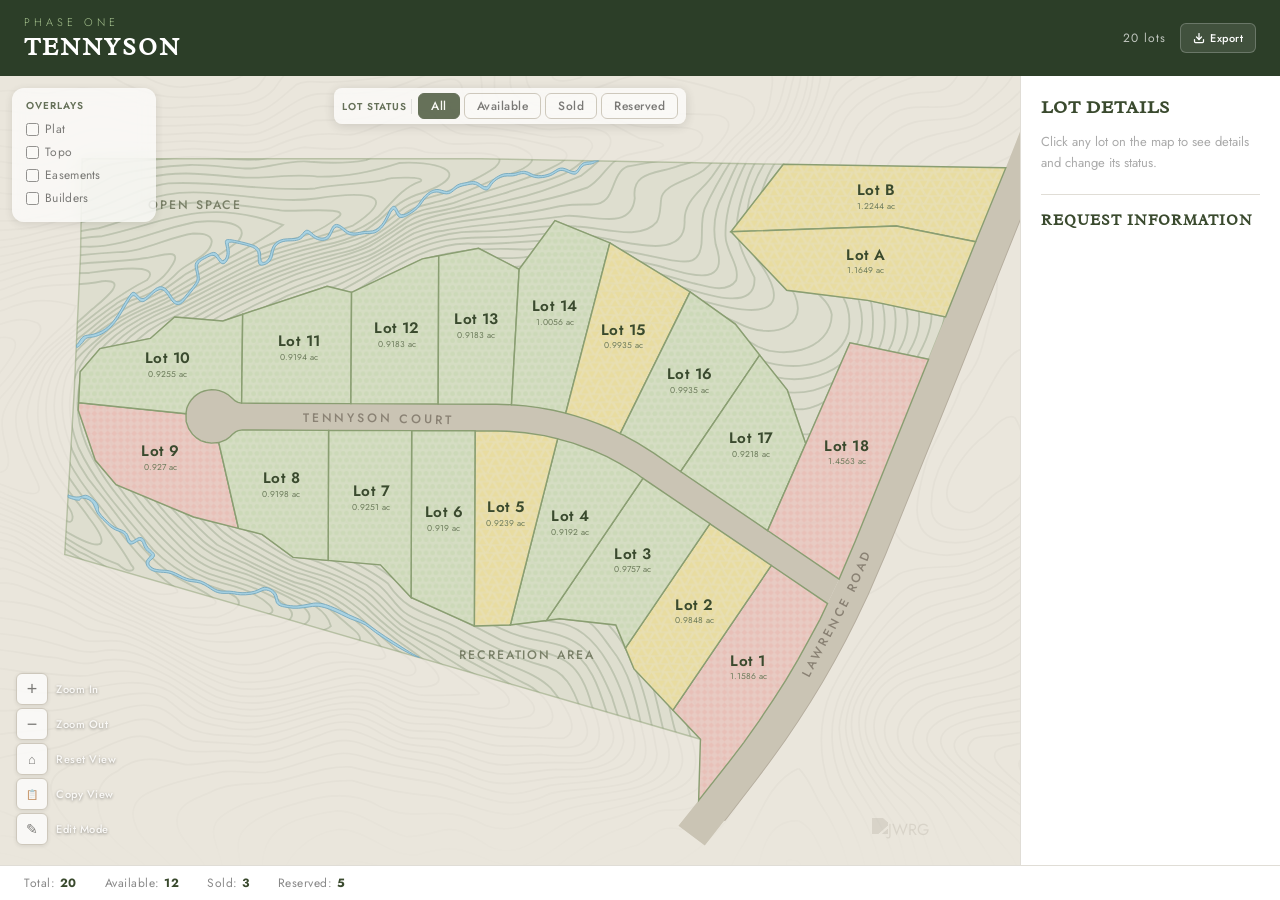
==== commit f3ed33fe: "Load map-styles.css via fetch no-store to prevent caching stale CSS rules Co-Authored-By: Claude Son" ====
--- a/tennyson-map.html
+++ b/tennyson-map.html
@@ -4,7 +4,7 @@
 <meta charset="UTF-8">
 <meta name="viewport" content="width=device-width, initial-scale=1.0">
 <title>Tennyson — Phase One</title>
-<link rel="stylesheet" href="map-styles.css">
+<style id="map-styles"></style>
 <style>
   @import url('https://fonts.googleapis.com/css2?family=Radley:ital@0;1&family=Jost:wght@300;400;500;600&display=swap');
 
@@ -1152,7 +1152,7 @@
   }
   .exp-res-row input[type=number]:focus { outline: none; border-color: #3a4a2e; }
   .exp-res-hint { font-size: 11px; color: #bbb; }
-  .exp-bw-row { display: flex; align-items: center; margin-bottom: 18px; margin-top: 14px; }
+  .exp-bw-row { display: flex; align-items: center; gap: 18px; margin-bottom: 18px; margin-top: 14px; }
   .exp-bw-row label {
     font-size: 13px;
     color: #555;
@@ -1342,9 +1342,9 @@
     <div id="plat-controls">
       <div class="ctrl-title">Plat Overlay</div>
       <label><span class="lbl">Opacity</span><input type="range" id="oc-opacity" min="5" max="100" value="50" oninput="updateOverlay()"><span class="val" id="v-opacity">50%</span></label>
-      <label><span class="lbl">Scale</span><input type="range" id="oc-scale" min="80" max="120" value="100" oninput="updateOverlay()"><span class="val" id="v-scale">1.00</span></label>
-      <label><span class="lbl">X offset</span><input type="range" id="oc-dx" min="-150" max="150" value="0" oninput="updateOverlay()"><span class="val" id="v-dx">0</span></label>
-      <label><span class="lbl">Y offset</span><input type="range" id="oc-dy" min="-150" max="150" value="0" oninput="updateOverlay()"><span class="val" id="v-dy">0</span></label>
+      <label><span class="lbl">Scale</span><input type="range" id="oc-scale" min="80" max="120" value="94" oninput="updateOverlay()"><span class="val" id="v-scale">0.94</span></label>
+      <label><span class="lbl">X offset</span><input type="range" id="oc-dx" min="-150" max="150" value="-35" oninput="updateOverlay()"><span class="val" id="v-dx">-35</span></label>
+      <label><span class="lbl">Y offset</span><input type="range" id="oc-dy" min="-150" max="150" value="-26" oninput="updateOverlay()"><span class="val" id="v-dy">-26</span></label>
       <label><span class="lbl">Rotate</span><input type="range" id="oc-rot" min="-15" max="15" value="0" step="0.5" oninput="updateOverlay()"><span class="val" id="v-rot">0°</span></label>
       <label><span class="lbl">Mirror</span><span style="display:flex;gap:10px;align-items:center;flex:1;padding-left:4px">H <input type="checkbox" id="oc-fliph" onchange="updateOverlay()"> &nbsp;V <input type="checkbox" id="oc-flipv" onchange="updateOverlay()"></span></label>
       <button style="margin-top:6px;width:100%;padding:4px;font-size:11px;cursor:pointer;background:#3a4a2e;color:#fff;border:none;border-radius:4px" onclick="copyOverlaySettings()">Copy Settings</button>
@@ -1425,6 +1425,7 @@
 
     <div class="exp-bw-row">
       <label><input type="checkbox" id="exp-bw"> Black &amp; White</label>
+      <label><input type="checkbox" id="exp-topo-bg" checked> Topo background</label>
     </div>
 
     <div class="exp-actions">
@@ -1586,10 +1587,12 @@
 // ── Load SVG + CSV from external files ─────────────────────────────
 async function loadResources() {
   const container = document.getElementById('map-svg-container');
-  const [svgText, csvText] = await Promise.all([
+  const [svgText, csvText, cssText] = await Promise.all([
     fetch('tennyson-map.svg', {cache: 'no-store'}).then(r => r.text()),
     fetch('tennyson-lots.csv', {cache: 'no-store'}).then(r => r.text()),
+    fetch('map-styles.css', {cache: 'no-store'}).then(r => r.text()),
   ]);
+  document.getElementById('map-styles').textContent = cssText;
   container.innerHTML = svgText;
   _lastRows = parseCSV(csvText);
   rebuildFromCSV(_lastRows);
@@ -1614,6 +1617,7 @@
       document.getElementById('no-sel').style.display = 'block';
       document.getElementById('lot-info').classList.remove('show');
       if (isMobile()) document.getElementById('info-panel').classList.remove('sheet-open');
+      pushURLState();
     }
   });
   initPanZoom();
@@ -1622,6 +1626,7 @@
   // Ensure background topo is visible
   const topoEl = document.getElementById('topo-bg');
   if (topoEl) topoEl.style.display = 'block';
+  restoreFromURL();
 }
 
 function onLotClick(e) {
@@ -1657,6 +1662,7 @@
     bEl.style.display = 'none';
   }
   openPanel();
+  pushURLState();
 }
 
 function renderBadge(status) {
@@ -1680,6 +1686,7 @@
   document.getElementById('builder-list').classList.toggle('open', builderView);
   applyBuilderColors();
   if (builderView) applyBuilderFilter();
+  pushURLState();
 }
 
 function applyBuilderFilter() {
@@ -1740,6 +1747,7 @@
   document.querySelectorAll('#btn-all, #btn-available, #btn-sold, #btn-reserved').forEach(b => b.classList.remove('active'));
   document.getElementById('btn-' + filter).classList.add('active');
   applyFilter(filter);
+  pushURLState();
 }
 
 function applyFilter(filter) {
@@ -1819,6 +1827,51 @@
     const g = document.getElementById('easement-overlay');
     if (g) g.style.display = 'none';
   }
+  // Deselect lot
+  selectedId = null;
+  document.querySelectorAll('.lot.selected').forEach(el => el.classList.remove('selected'));
+  document.getElementById('no-sel').style.display = 'block';
+  document.getElementById('lot-info').classList.remove('show');
+  history.replaceState(null, '', location.pathname + location.search);
+}
+
+// ── URL state (hash-based) ─────────────────────────────────────────
+function pushURLState() {
+  const params = new URLSearchParams();
+  if (selectedId) params.set('lot', selectedId);
+  if (currentFilter !== 'all') params.set('filter', currentFilter);
+  if (platVisible) params.set('plat', '1');
+  if (topoFg) params.set('topo', '1');
+  if (document.getElementById('cb-easements')?.checked) params.set('easements', '1');
+  if (builderView) params.set('builders', '1');
+  const str = params.toString();
+  history.replaceState(null, '', str ? '#' + str : location.pathname + location.search);
+}
+
+function restoreFromURL() {
+  const hash = location.hash.slice(1);
+  if (!hash) return;
+  const params = new URLSearchParams(hash);
+  const filter = params.get('filter');
+  if (filter && ['available','sold','reserved'].includes(filter)) setFilter(filter);
+  const lot = params.get('lot');
+  if (lot && document.getElementById('lot-' + lot)) selectLot(lot);
+  if (params.get('plat') === '1') {
+    document.getElementById('cb-plat').checked = true;
+    togglePlatOverlay();
+  }
+  if (params.get('topo') === '1') {
+    document.getElementById('cb-topo').checked = true;
+    toggleTopoOverlay();
+  }
+  if (params.get('easements') === '1') {
+    const cb = document.getElementById('cb-easements');
+    if (cb) { cb.checked = true; toggleEasementOverlay(); }
+  }
+  if (params.get('builders') === '1') {
+    document.getElementById('cb-builders').checked = true;
+    toggleBuilderView();
+  }
 }
 
 function isMobile() { return window.innerWidth <= 768; }
@@ -1834,6 +1887,7 @@
   selectedId = null;
   document.getElementById('no-sel').style.display = 'block';
   document.getElementById('lot-info').classList.remove('show');
+  pushURLState();
 }
 
 function initPanZoom() {
@@ -2359,11 +2413,15 @@
  * .road-label { letter-spacing: 4px; }
  */`;
 
-function openCSSEditor() {
+async function openCSSEditor() {
   const panel = document.getElementById('css-editor-panel');
   const ta = document.getElementById('css-editor-ta');
-  const override = document.getElementById('map-style-override');
-  ta.value = (override && override.textContent.trim()) ? override.textContent : MAP_CSS_DEFAULT;
+  try {
+    const resp = await fetch('map-styles.css');
+    ta.value = await resp.text();
+  } catch(e) {
+    ta.value = '/* Could not load map-styles.css */';
+  }
   panel.classList.add('open');
   updateCodeHighlight('css-editor-ta', 'css-editor-highlight');
 }
@@ -2372,22 +2430,36 @@
   document.getElementById('css-editor-panel').classList.remove('open');
 }
 
-function applyCSSOverride() {
+async function applyCSSOverride() {
+  const text = document.getElementById('css-editor-ta').value;
+  // Apply immediately as a live override so changes are visible without reload
   let style = document.getElementById('map-style-override');
   if (!style) {
     style = document.createElement('style');
     style.id = 'map-style-override';
     document.head.appendChild(style);
   }
-  style.textContent = document.getElementById('css-editor-ta').value;
-}
-
-function resetCSSOverride() {
-  document.getElementById('css-editor-ta').value = MAP_CSS_DEFAULT;
+  style.textContent = text;
+  // Save to disk
+  try {
+    const resp = await fetch('/save', {
+      method: 'POST',
+      headers: {'Content-Type': 'application/json'},
+      body: JSON.stringify({filename: 'map-styles.css', content: text})
+    });
+    const data = await resp.json();
+    if (!data.ok) console.error('map-styles.css save failed:', data.error);
+  } catch(e) {
+    console.warn('Dev server not available; map-styles.css not saved to disk:', e);
+  }
+}
+
+async function resetCSSOverride() {
+  try {
+    const resp = await fetch('map-styles.css');
+    document.getElementById('css-editor-ta').value = await resp.text();
+  } catch(e) {}
   updateCodeHighlight('css-editor-ta', 'css-editor-highlight');
-  const style = document.getElementById('map-style-override');
-  if (style) style.textContent = '';
-  localStorage.removeItem('tennyson-css-override');
 }
 
 function copyCSSOverride() {
@@ -3277,12 +3349,14 @@
   } else {
     document.getElementById('topo-overlay').style.opacity = '0';
   }
+  pushURLState();
 }
 
 function toggleEasementOverlay() {
   const show = document.getElementById('cb-easements').checked;
   const g = document.getElementById('easement-overlay');
   if (g) g.style.display = show ? '' : 'none';
+  pushURLState();
 }
 
 function copyTopoSettings() {
@@ -3358,6 +3432,7 @@
     img.style.opacity = '0';
     setTimeout(() => { if (!platVisible) img.style.display = 'none'; }, 400);
   }
+  pushURLState();
 }
 
 function copyOverlaySettings() {
@@ -3414,32 +3489,19 @@
 
 // ── Export / Print ─────────────────────────────────────────────────
 
-const EXPORT_CSS = [
-  "@import url('https://fonts.googleapis.com/css2?Radley:ital@0;1&family=Jost:wght@300;400;500;600&display=swap')",
-  ".lot{fill:#ccd9b8;stroke:#8a9e72;stroke-width:1.5}",
-  ".lot.available{fill:url(#pat-available)}",
-  ".lot.sold{fill:url(#pat-sold)}",
-  ".lot.reserved{fill:url(#pat-reserved)}",
-  ".lot.dimmed{opacity:0.2}",
-  ".lot-label-group{pointer-events:none}",
-  ".lot-label-num{font-family:'Jost',sans-serif;font-size:16px;font-weight:600;fill:#3a4a2e;text-anchor:middle;dominant-baseline:middle;letter-spacing:0.5px}",
-  ".lot-label-acres{font-family:'Jost',sans-serif;font-size:9px;font-weight:400;fill:#6b7a5a;text-anchor:middle;dominant-baseline:middle}",
-  ".lot-boundary{fill:none;stroke:#9a9080;stroke-width:0.75}",
-  ".plat-line{fill:none;stroke:#aaa090;stroke-width:0.75;stroke-dasharray:5,4;opacity:0.7}",
-  ".road-fill{fill:none;stroke:#cac4b4;stroke-width:42;stroke-linecap:round;stroke-linejoin:round}",
-  ".road-edge{fill:none;stroke:#b5ad9e;stroke-width:1;stroke-linecap:round;stroke-linejoin:round}",
-  ".stream-tob{fill:none;stroke:#7aabbf;stroke-width:2;stroke-linecap:round;stroke-linejoin:round}",
-  ".stream-buffer{fill:none;stroke:#7aabbf;stroke-width:1;stroke-dasharray:6,3;opacity:0.6}",
-  ".easement{fill:none;stroke:#e6a800;stroke-width:1.5;stroke-dasharray:5,3;opacity:0.5}",
-  ".esmt{stroke:darkorange;stroke-width:2;stroke-dasharray:6 3;stroke-linejoin:round;stroke-linecap:round;pointer-events:none}",
-  ".esmt-open{fill:none}",
-  ".esmt-closed{fill:darkorange;fill-opacity:0.25}",
-  ".road-interior{fill:#cac4b4;stroke:none}",
-  ".road-label{font-family:'Jost',sans-serif;font-size:13px;font-weight:500;fill:#8a8274;letter-spacing:3px;text-transform:uppercase}",
-  ".builder-dot{opacity:0}",
-  ".builder-dot.show{opacity:1}",
-  ".builder-dot.dimmed{opacity:0.15}"
-].join('\n');
+// Fetch map-styles.css and strip interactive-only sections for export
+async function _getMapStylesCSS() {
+  const fontImport = "@import url('https://fonts.googleapis.com/css2?family=Radley:ital@0;1&family=Jost:wght@300;400;500;600&display=swap');";
+  try {
+    const text = await fetch('map-styles.css', {cache: 'no-store'}).then(r => r.text());
+    // Everything from "Edit mode" onward is interactive-only — drop it
+    const cutAt = text.indexOf('/* ── Edit mode');
+    const mapCss = cutAt > 0 ? text.slice(0, cutAt).trimEnd() : text;
+    return fontImport + '\n' + mapCss;
+  } catch(e) {
+    return fontImport;
+  }
+}
 
 let exportFmt = 'png';
 let exportBg  = 'shaded';
@@ -3447,8 +3509,8 @@
 // B&W overrides applied on top of EXPORT_CSS when bw=true
 const EXPORT_CSS_BW = [
   ".lot{fill:#ffffff;stroke:#000000;stroke-width:1.5}",
-  ".road-fill{stroke:none}",
-  ".road-interior{fill:none}",
+  ".road-fill{fill:none;stroke:#ffffff;stroke-width:42;stroke-linecap:round;stroke-linejoin:round}",
+  ".road-interior{fill:#ffffff}",
   ".road-edge{stroke:#000000;stroke-width:2}",
   ".road-label{fill:#000000}",
   // White outer stroke + hard drop shadow on lot labels for legibility
@@ -3459,12 +3521,6 @@
   ".easement{stroke:#000000}",
   ".esmt{stroke:#000000}",
   ".esmt-closed{fill:#aaaaaa;fill-opacity:0.25}",
-].join('\n');
-
-// Transparent background: give roads a white fill so they remain visible
-const EXPORT_CSS_TRANSP_ROADS = [
-  ".road-fill{fill:none;stroke:#ffffff;stroke-width:42;stroke-linecap:round;stroke-linejoin:round}",
-  ".road-interior{fill:#ffffff}",
 ].join('\n');
 
 function openSaveAsModal() {
@@ -3579,9 +3635,22 @@
   });
   await _inlineImages(clone);
 
-  // Always show background topo in exports; also bake in overlay if active
+  // Show background topo in exports if enabled; also bake in overlay if active
+  const showTopoBg = document.getElementById('exp-topo-bg')?.checked !== false;
   const topoBg = clone.querySelector('#topo-bg');
-  if (topoBg) { topoBg.setAttribute('opacity', '0.1'); topoBg.style.opacity = ''; }
+  if (topoBg) {
+    const liveBg = document.getElementById('topo-bg');
+    const liveBgOpacity = parseFloat(liveBg?.style.opacity) || parseFloat(liveBg?.getAttribute('opacity')) || 0.1;
+    if (showTopoBg) { topoBg.setAttribute('opacity', String(liveBgOpacity)); topoBg.style.opacity = ''; }
+    else { topoBg.setAttribute('opacity', '0'); topoBg.style.opacity = ''; }
+  }
+  const topoFills = clone.querySelector('#area-topo-fills');
+  if (topoFills) {
+    const liveFills = document.getElementById('area-topo-fills');
+    const liveFillsOpacity = parseFloat(liveFills?.style.opacity) || parseFloat(liveFills?.getAttribute('opacity')) || 0.2;
+    topoFills.setAttribute('opacity', String(liveFillsOpacity));
+    topoFills.style.opacity = '';
+  }
   const topoOv = clone.querySelector('#topo-overlay');
   if (topoOv) {
     const cur = parseFloat(topoOv.style.opacity) || parseFloat(topoOv.getAttribute('opacity')) || 0;
@@ -3589,10 +3658,23 @@
   }
 
   // Inline JWRG logo as native SVG markup — reads from embedded data block, works on file://
-  const logoG = _fetchLogoGroup(ns, VB_X + VB_W - 138, VB_Y + VB_H - 75, 126, 0.75);
+  const logoG = _fetchLogoGroup(ns, VB_X + VB_W - 138, VB_Y + VB_H - 75, 126, 0.18);
   if (logoG) clone.appendChild(logoG);
 
   const defs = clone.querySelector('defs');
+
+  // Add color-tint filter matching the browser watermark (#8a8274 / road-label color)
+  if (logoG) {
+    const tintFilt = document.createElementNS(ns, 'filter');
+    tintFilt.setAttribute('id', 'export-logo-tint');
+    tintFilt.setAttribute('color-interpolation-filters', 'sRGB');
+    const cm = document.createElementNS(ns, 'feColorMatrix');
+    cm.setAttribute('type', 'matrix');
+    cm.setAttribute('values', '0 0 0 0 0.5412  0 0 0 0 0.5098  0 0 0 0 0.4549  0 0 0 1 0');
+    tintFilt.appendChild(cm);
+    defs.appendChild(tintFilt);
+    logoG.setAttribute('filter', 'url(#export-logo-tint)');
+  }
 
   // B&W: remap pattern tile colors for legible grayscale contrast
   if (bw) {
@@ -3618,20 +3700,21 @@
     defs.appendChild(shadowFilt);
   }
 
-  // Embed CSS
-  let css = EXPORT_CSS + (bw ? '\n' + EXPORT_CSS_BW : '');
-  if (bgMode === 'transparent') css += '\n' + EXPORT_CSS_TRANSP_ROADS;
+  // Embed CSS — live map-styles.css + export-specific overrides
+  let css = await _getMapStylesCSS();
+  if (bw) css += '\n' + EXPORT_CSS_BW;
   const styleEl = document.createElementNS(ns, 'style');
   styleEl.textContent = css;
   defs.appendChild(styleEl);
 
-  // Handle the hardcoded background rect in the SVG source
-  const existingBg = clone.querySelector('rect[fill="#eae6dc"]');
+  // Handle the background rect in the SVG source (uses class="st4", not a fill attribute)
+  const existingBg = clone.querySelector('rect.st4');
   if (existingBg) {
     if (bgMode === 'transparent') {
       existingBg.remove();
     } else {
-      existingBg.setAttribute('fill', bgMode === 'white' ? '#ffffff' : '#eae6dc');
+      // Inline style overrides the CSS class rule
+      existingBg.style.fill = bgMode === 'white' ? '#ffffff' : '#eae6dc';
     }
   }
 
@@ -3734,7 +3817,7 @@
   const svg = await _buildExportSVG(bw || false);
   const win = window.open('', '_blank');
   if (!win) { alert('Allow popups for this page to use the Print function.'); return; }
-  win.document.write(`<!DOCTYPE html><html><head><meta charset="UTF-8"><title>Tennyson \u2014 Phase One</title><style>*{margin:0;padding:0;box-sizing:border-box}body{background:#f5f1eb}svg{display:block;width:100%;height:auto}@media print{@page{size:landscape;margin:.4in}body{background:#fff}}</style></head><body>${svg}<script>window.addEventListener('load',function(){setTimeout(function(){window.print();},500)});<\/script></body></html>`);
+  win.document.write(`<!DOCTYPE html><html><head><meta charset="UTF-8"><title>Tennyson \u2014 Phase One</title><style>*{margin:0;padding:0;box-sizing:border-box}body{background:#f5f1eb}svg{display:block;width:100%;height:auto}@media print{@page{size:landscape;margin:.4in}html,body{height:100%}body{background:#fff}svg{width:100%;height:100%;max-height:100%}}</style></head><body>${svg}<script>window.addEventListener('load',function(){setTimeout(function(){window.print();},500)});<\/script></body></html>`);
   win.document.close();
 }
 </script>
